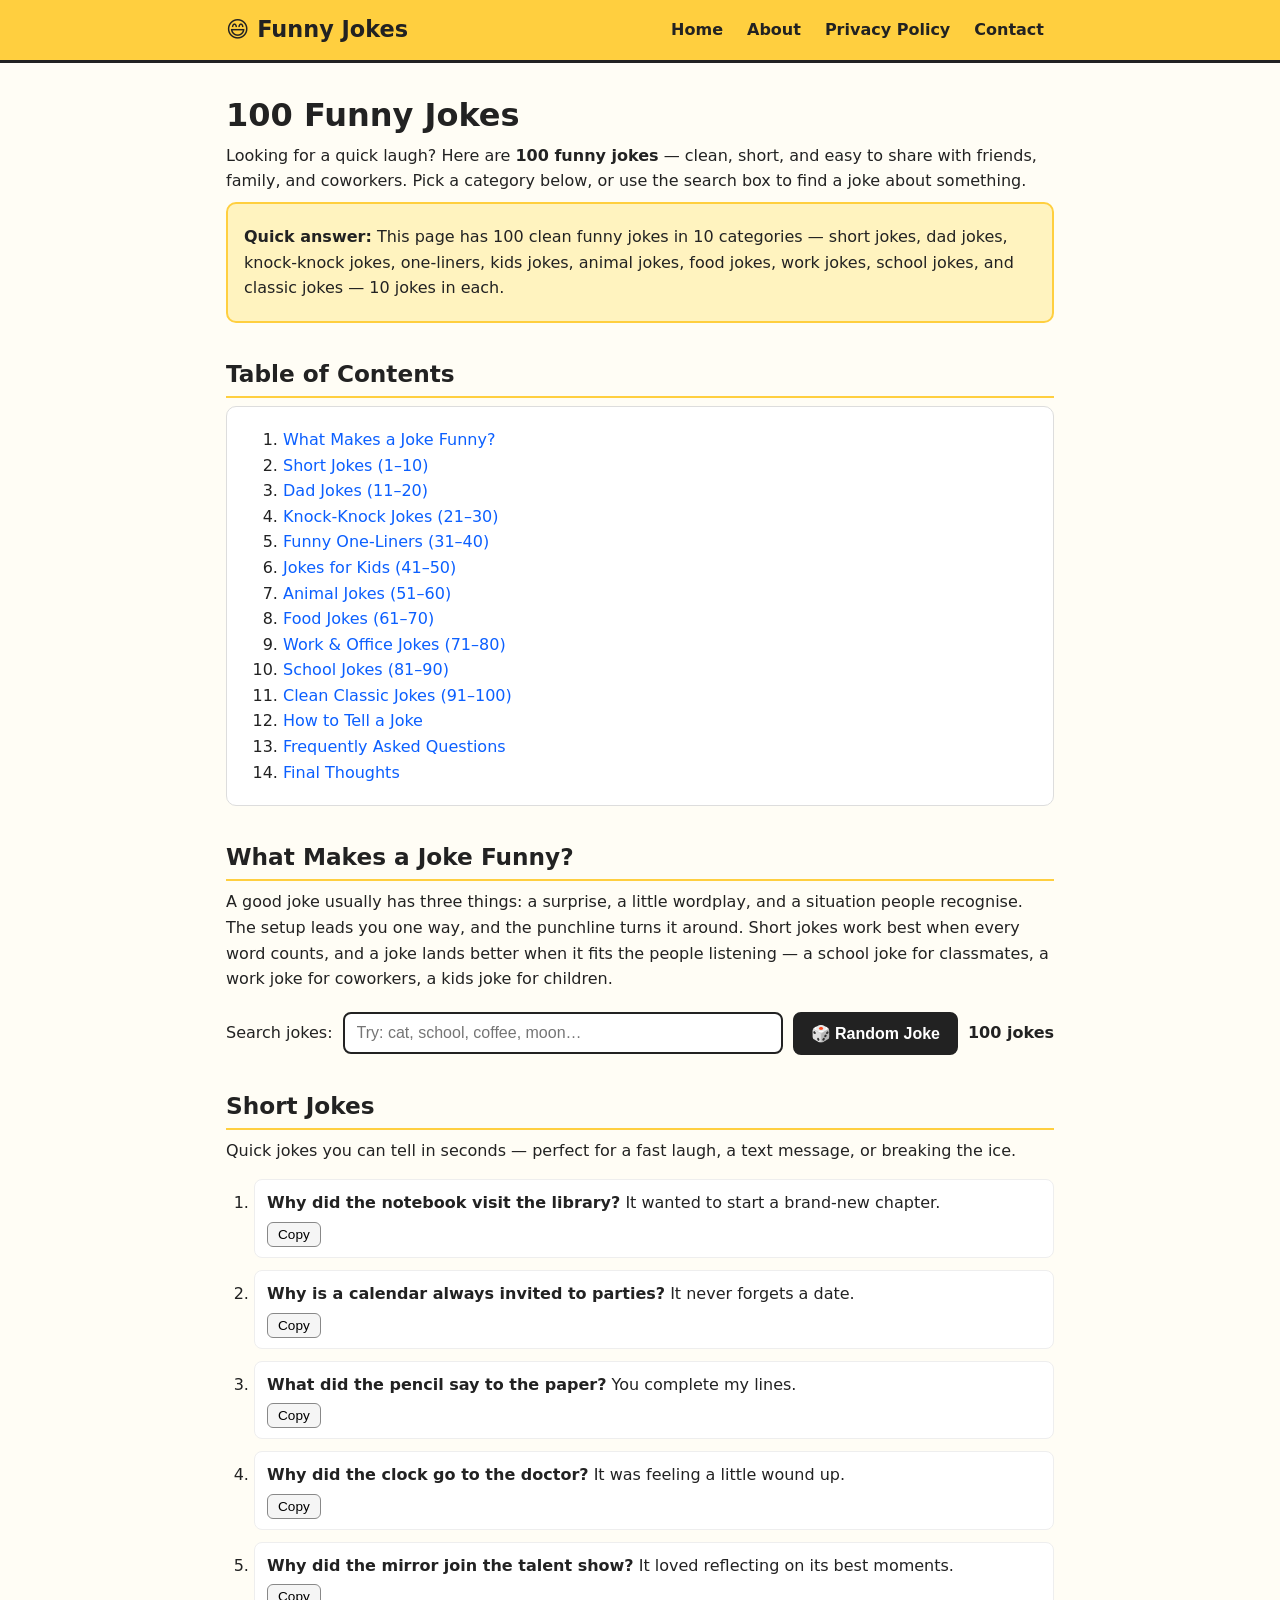
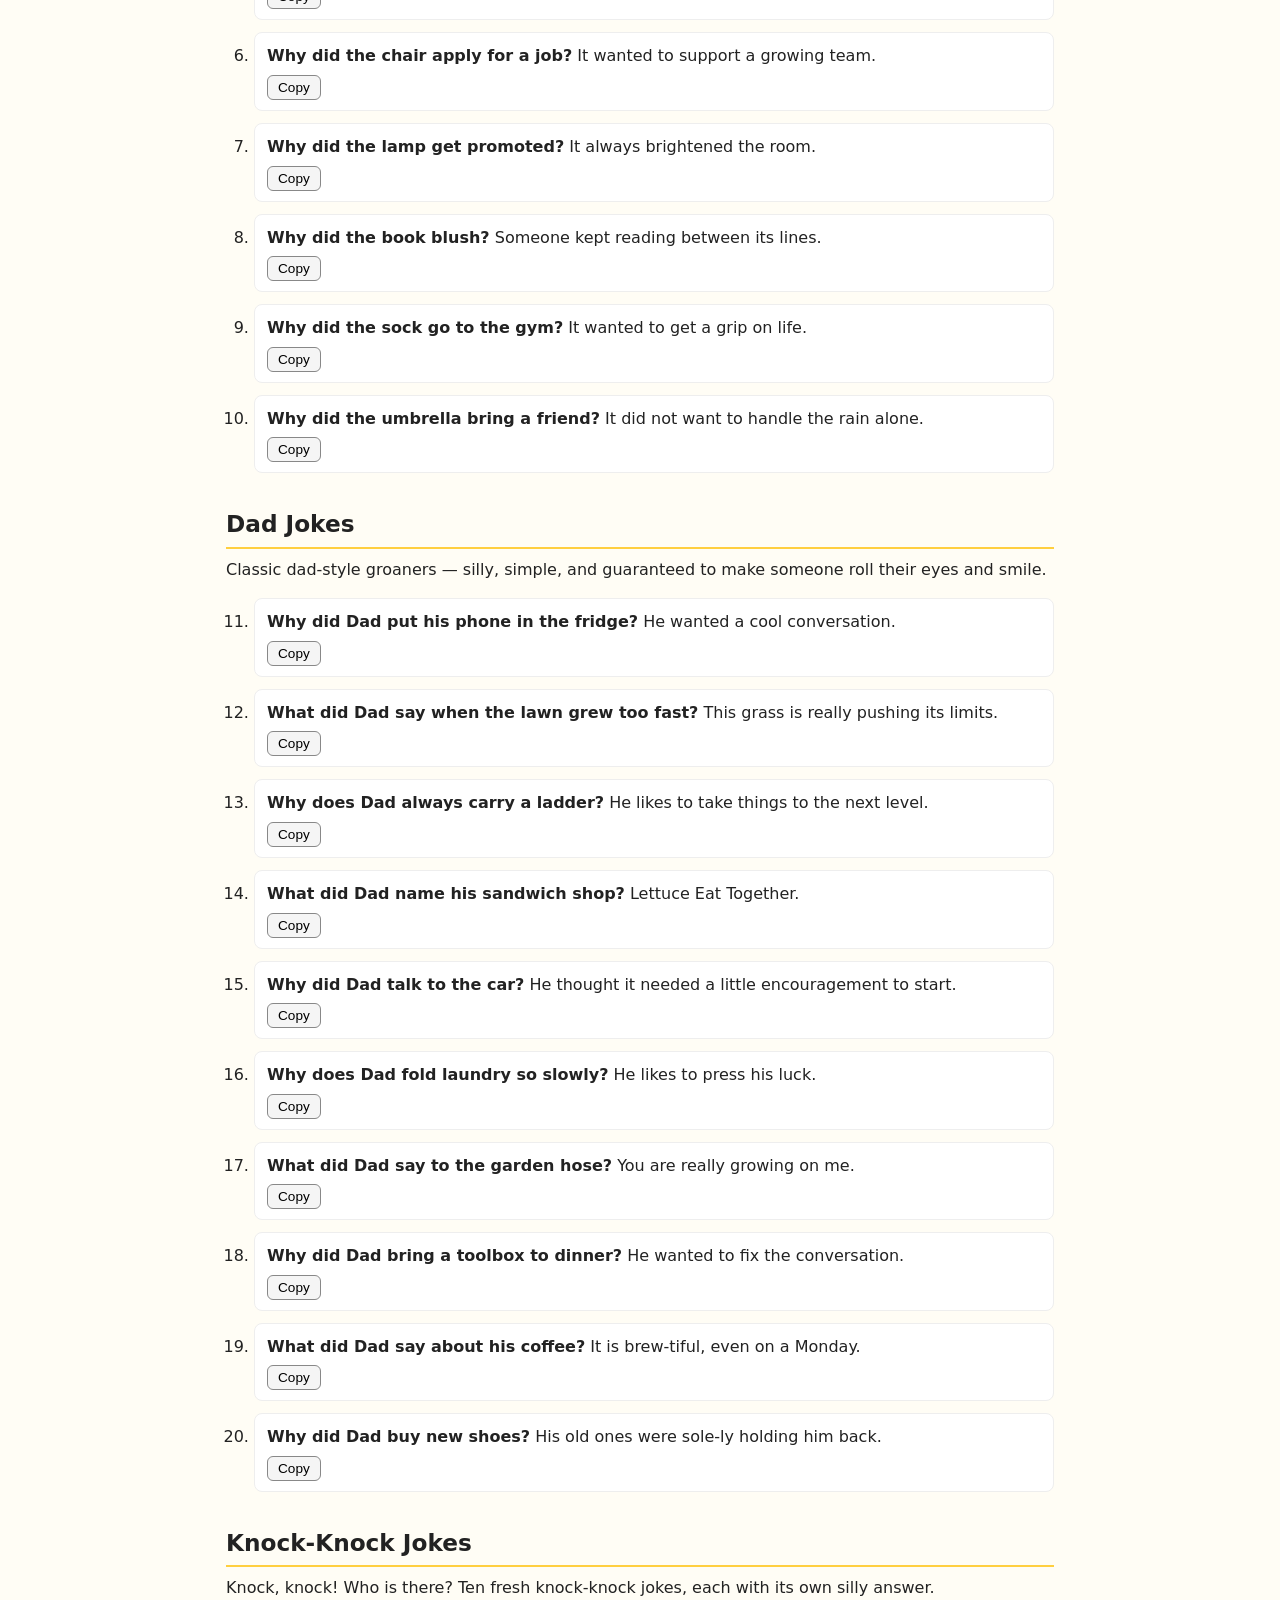
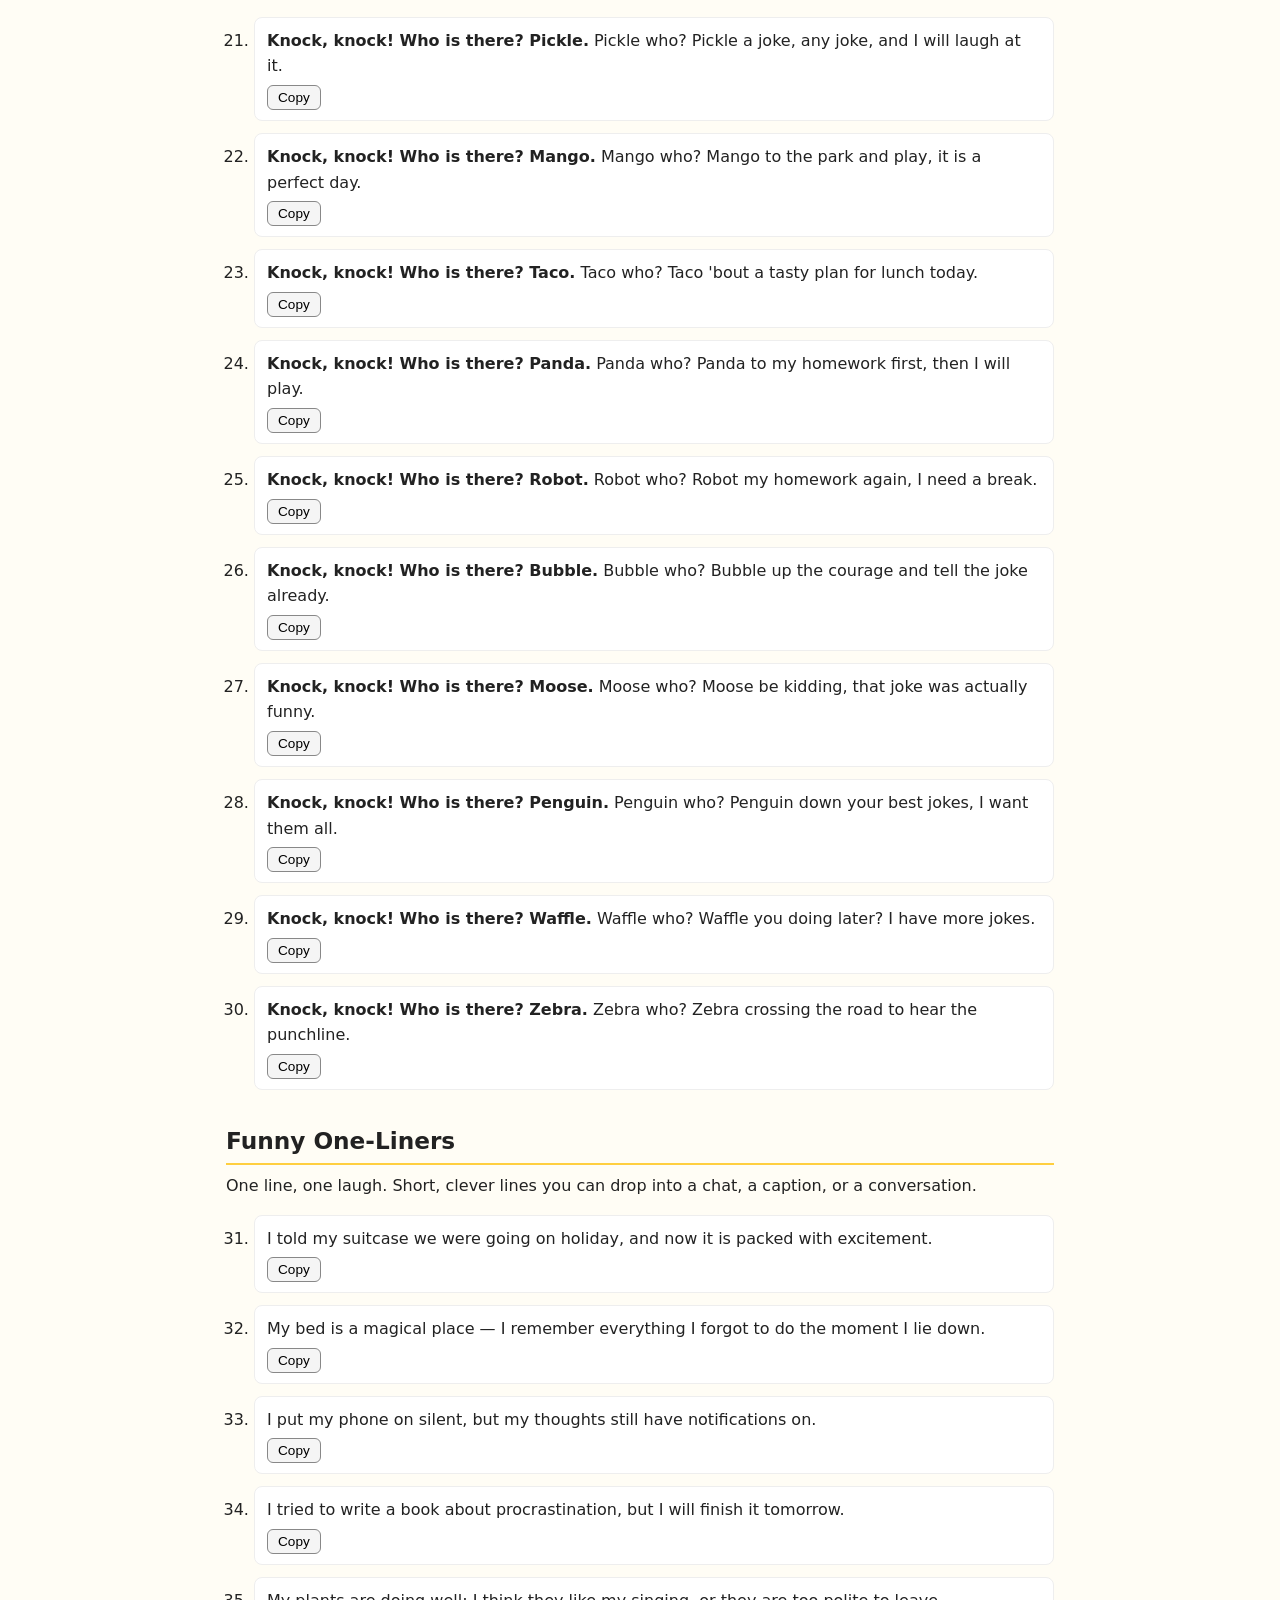
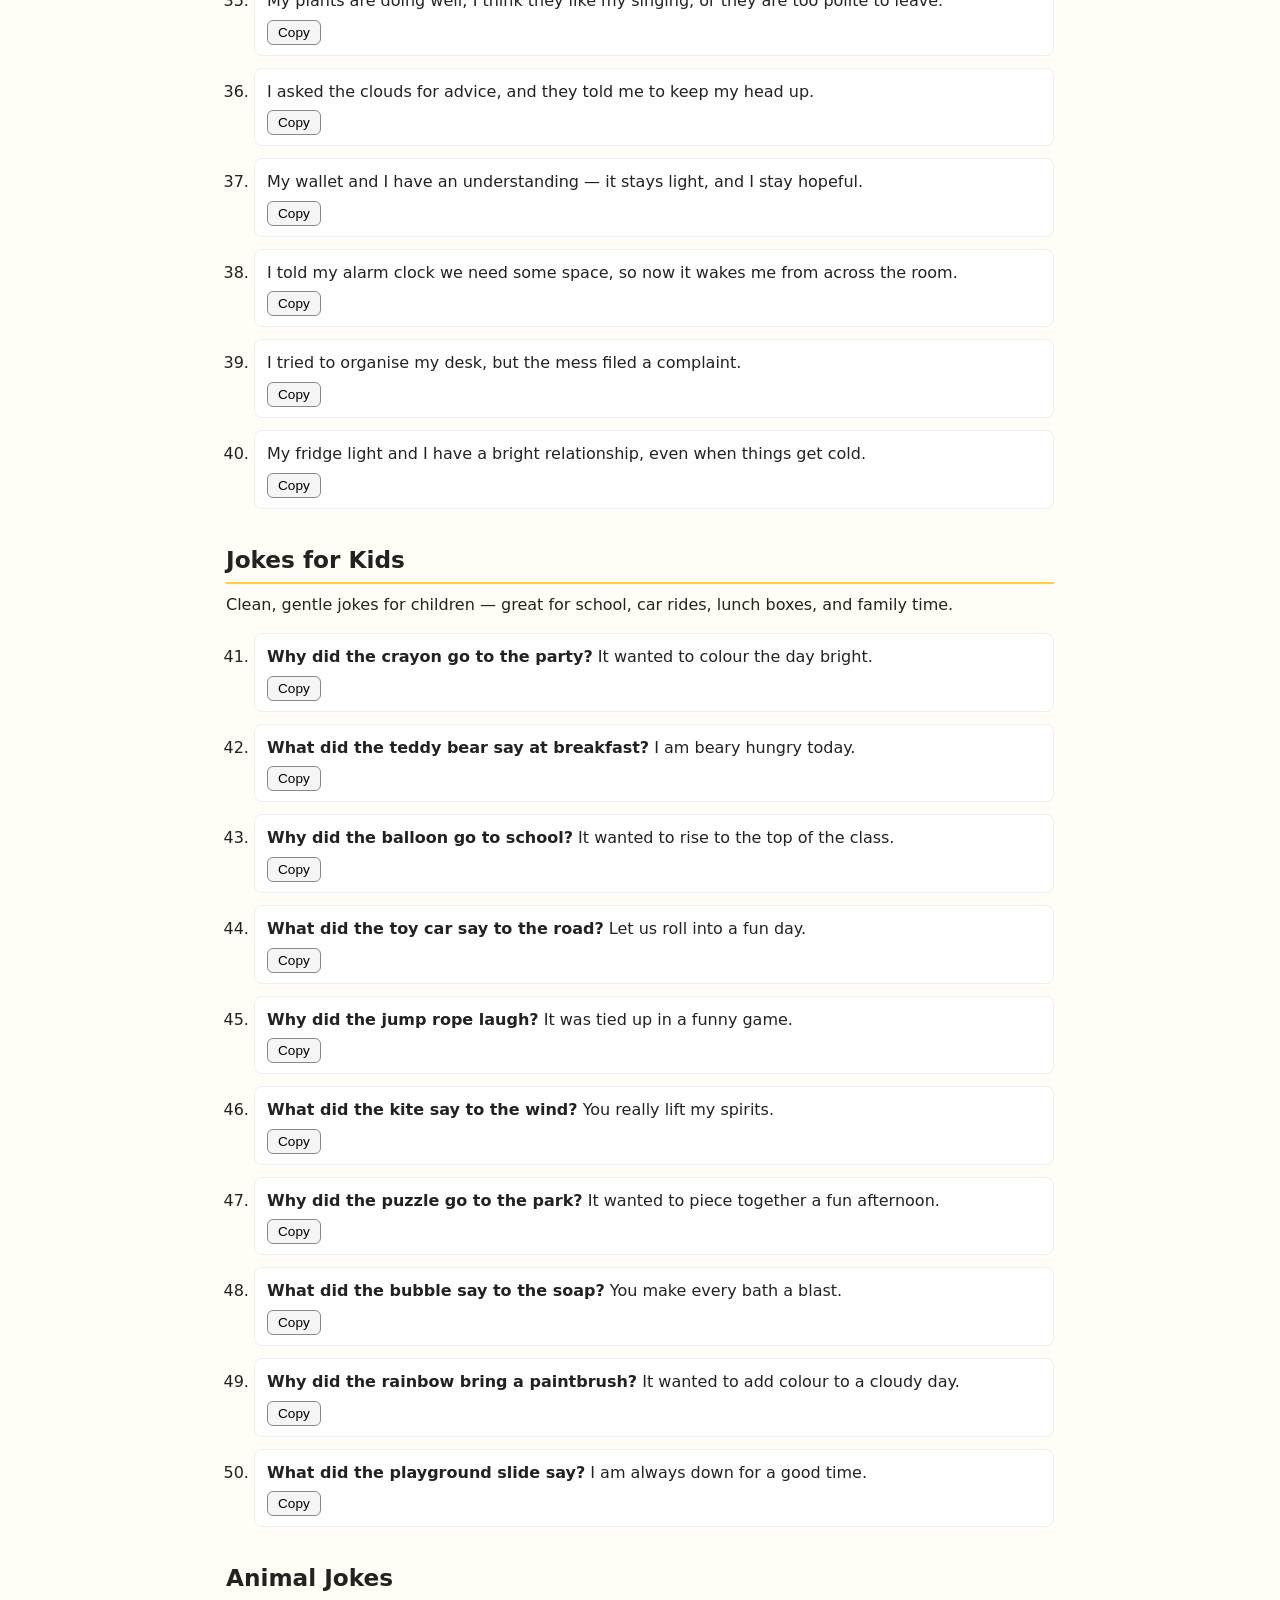
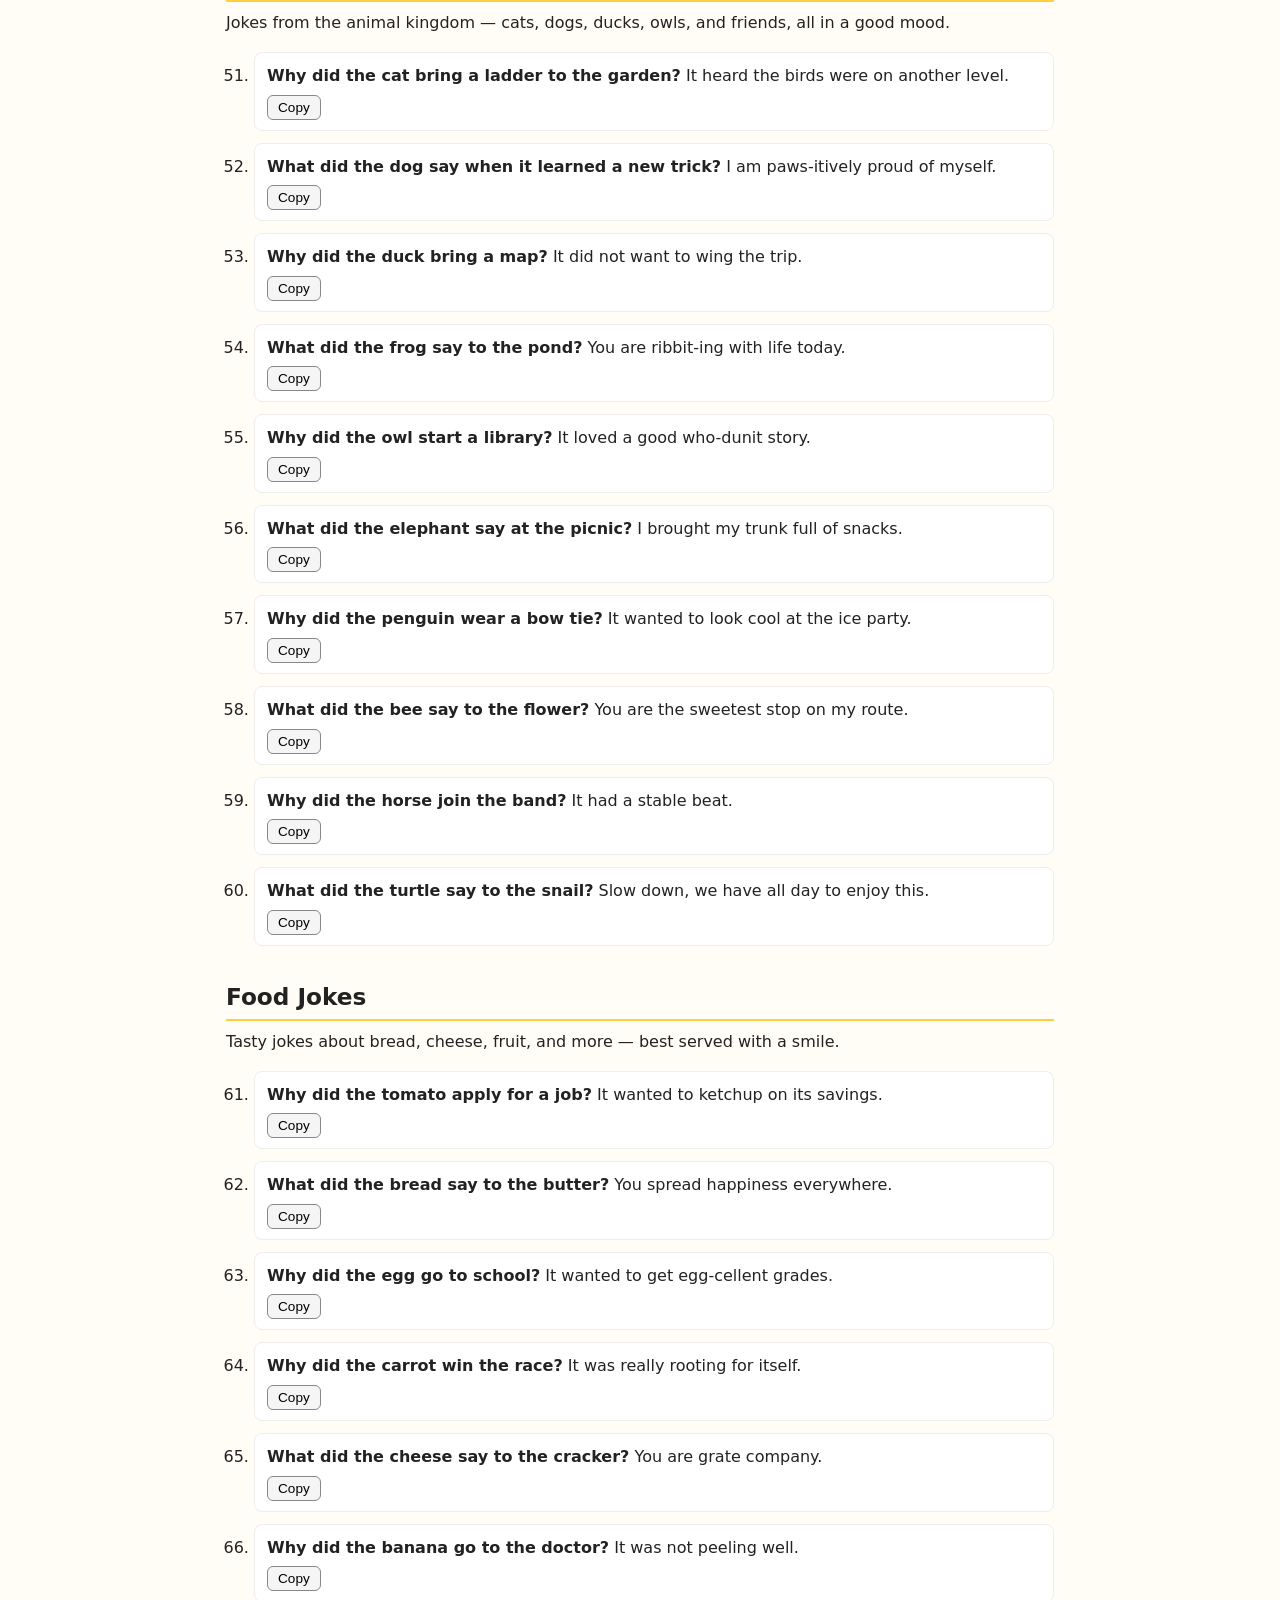
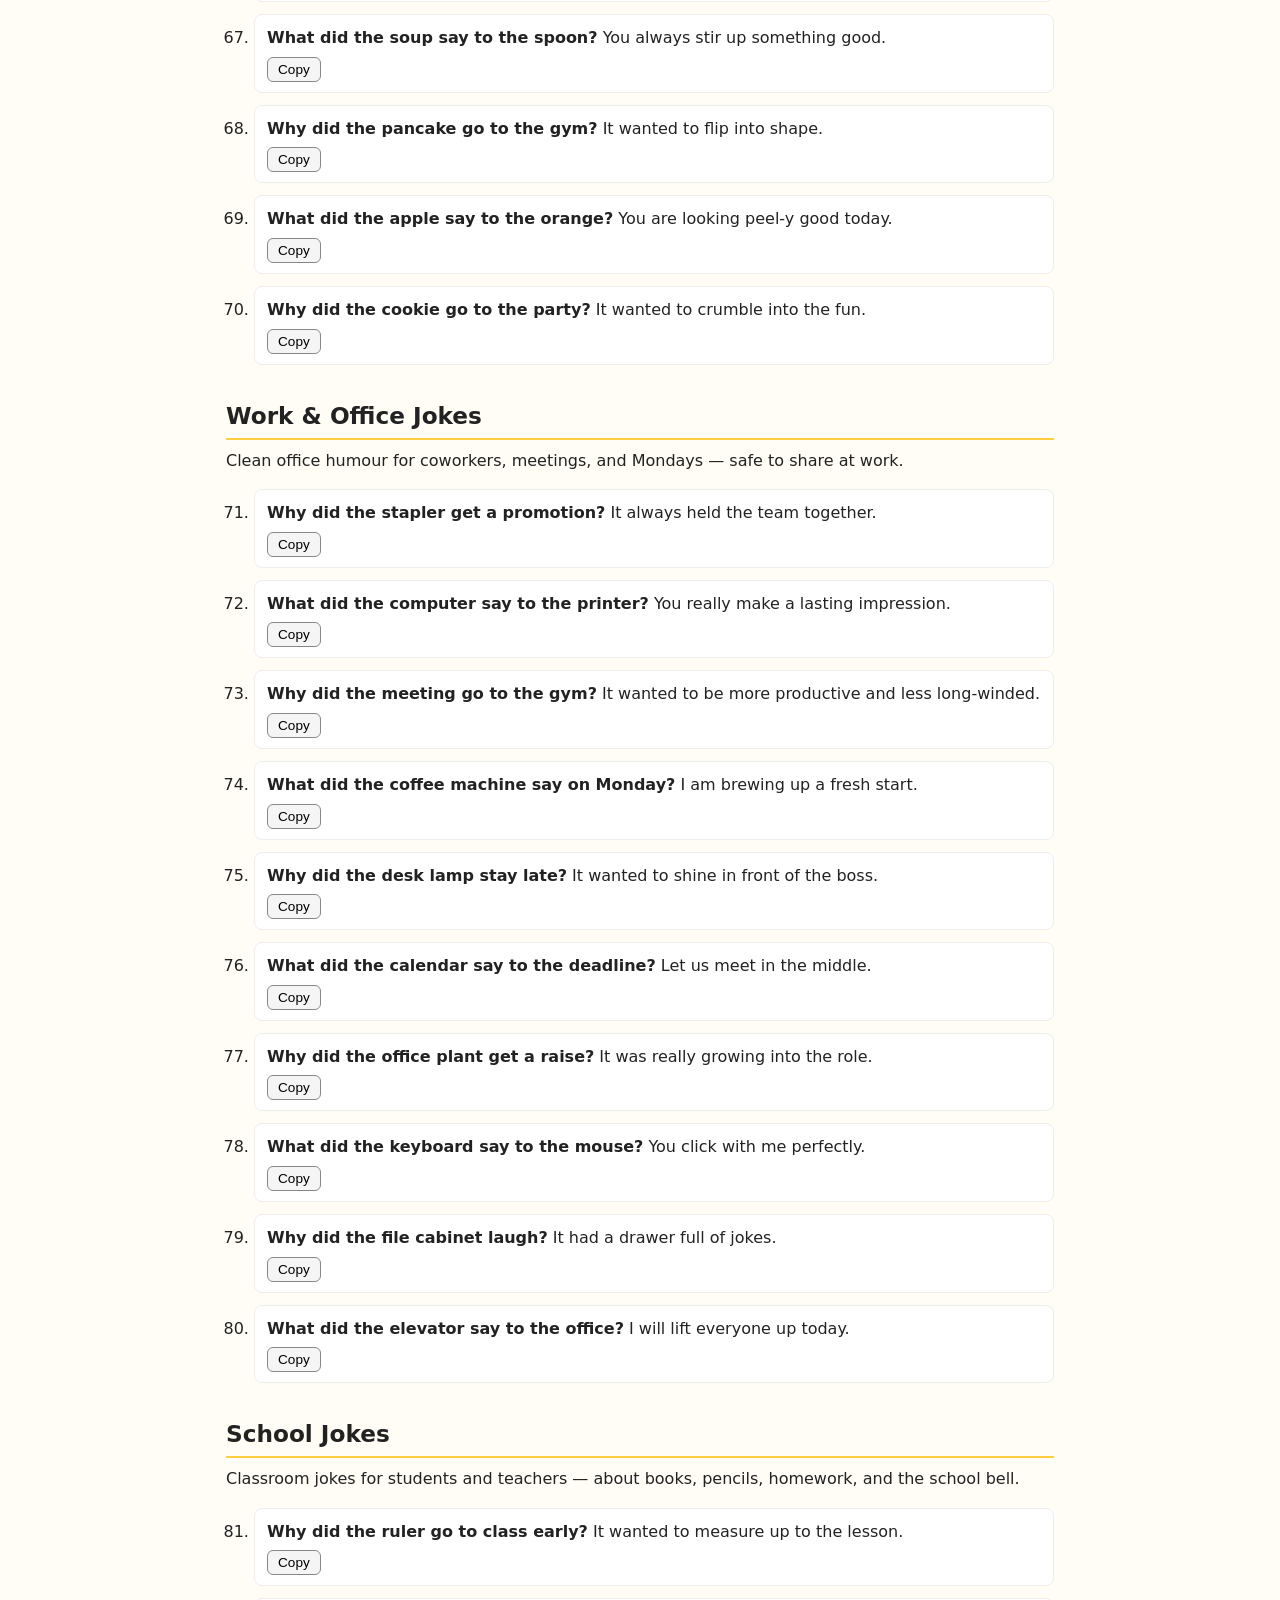
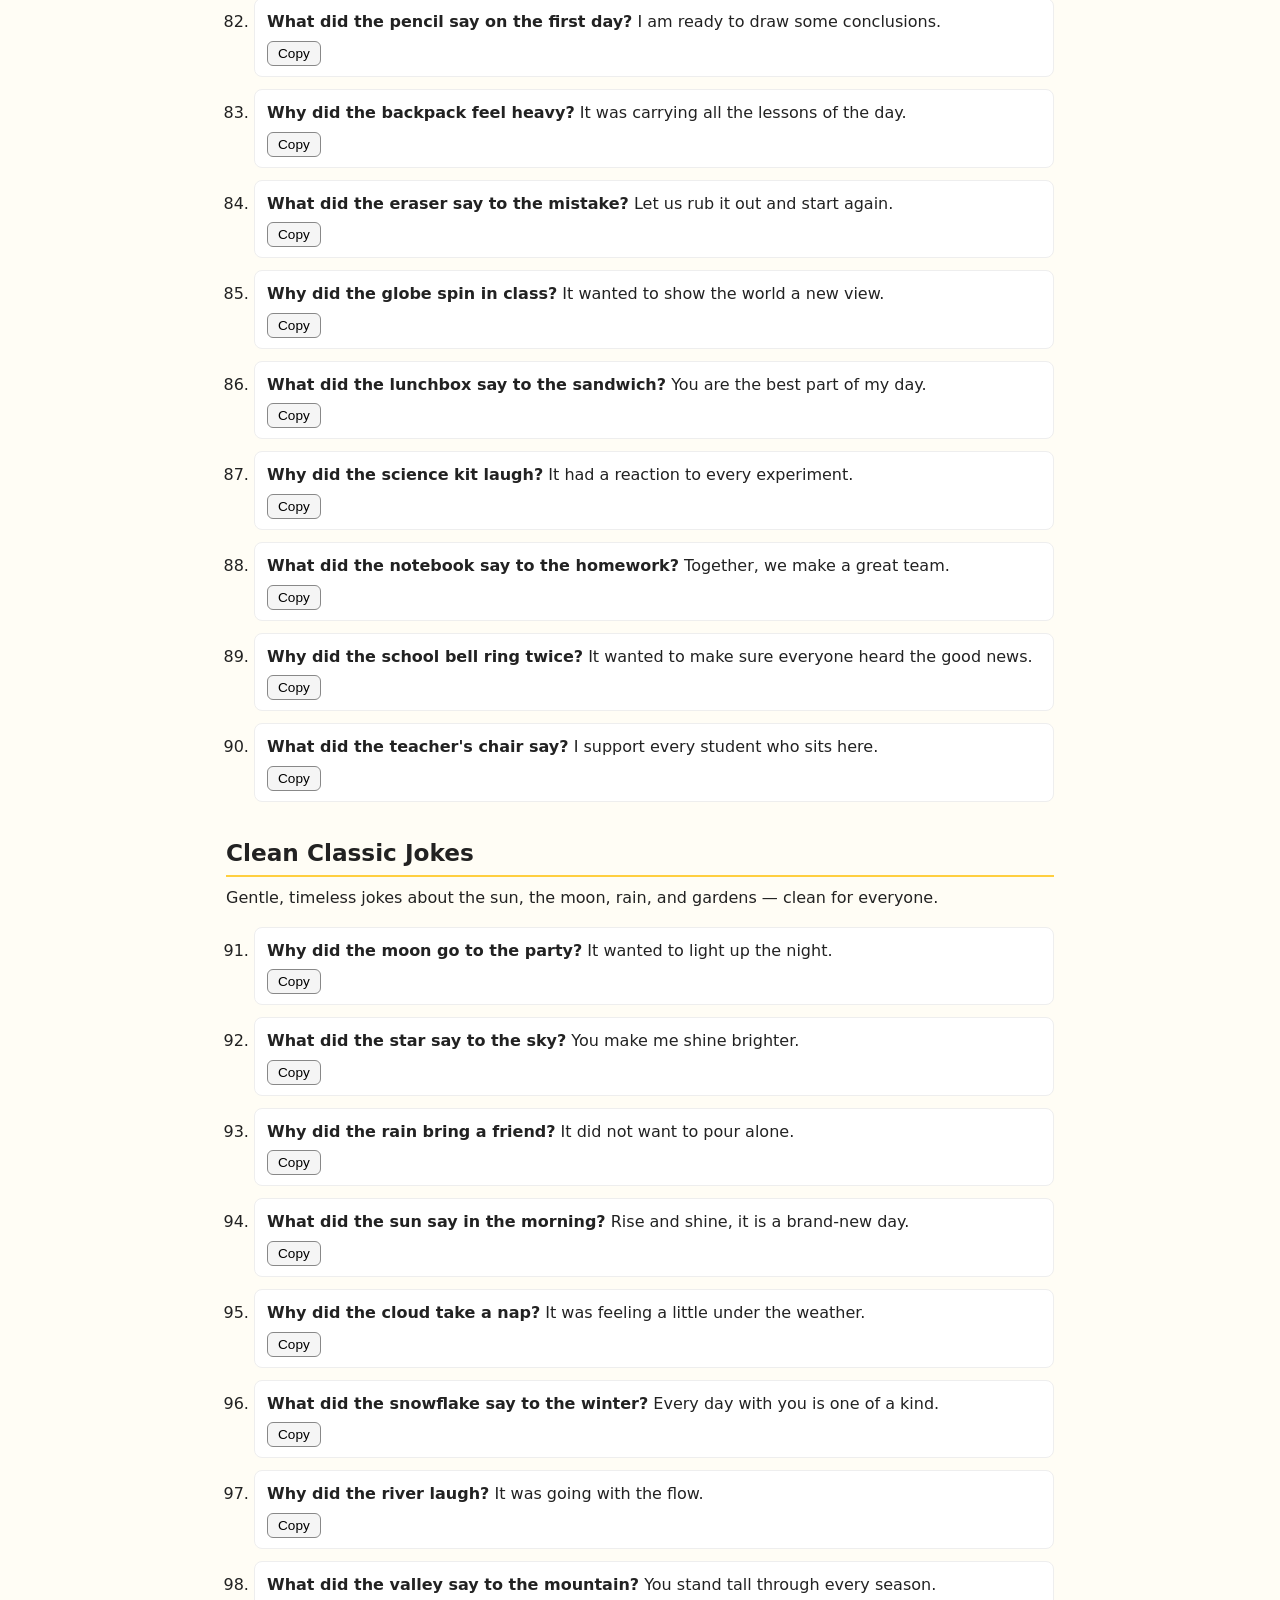
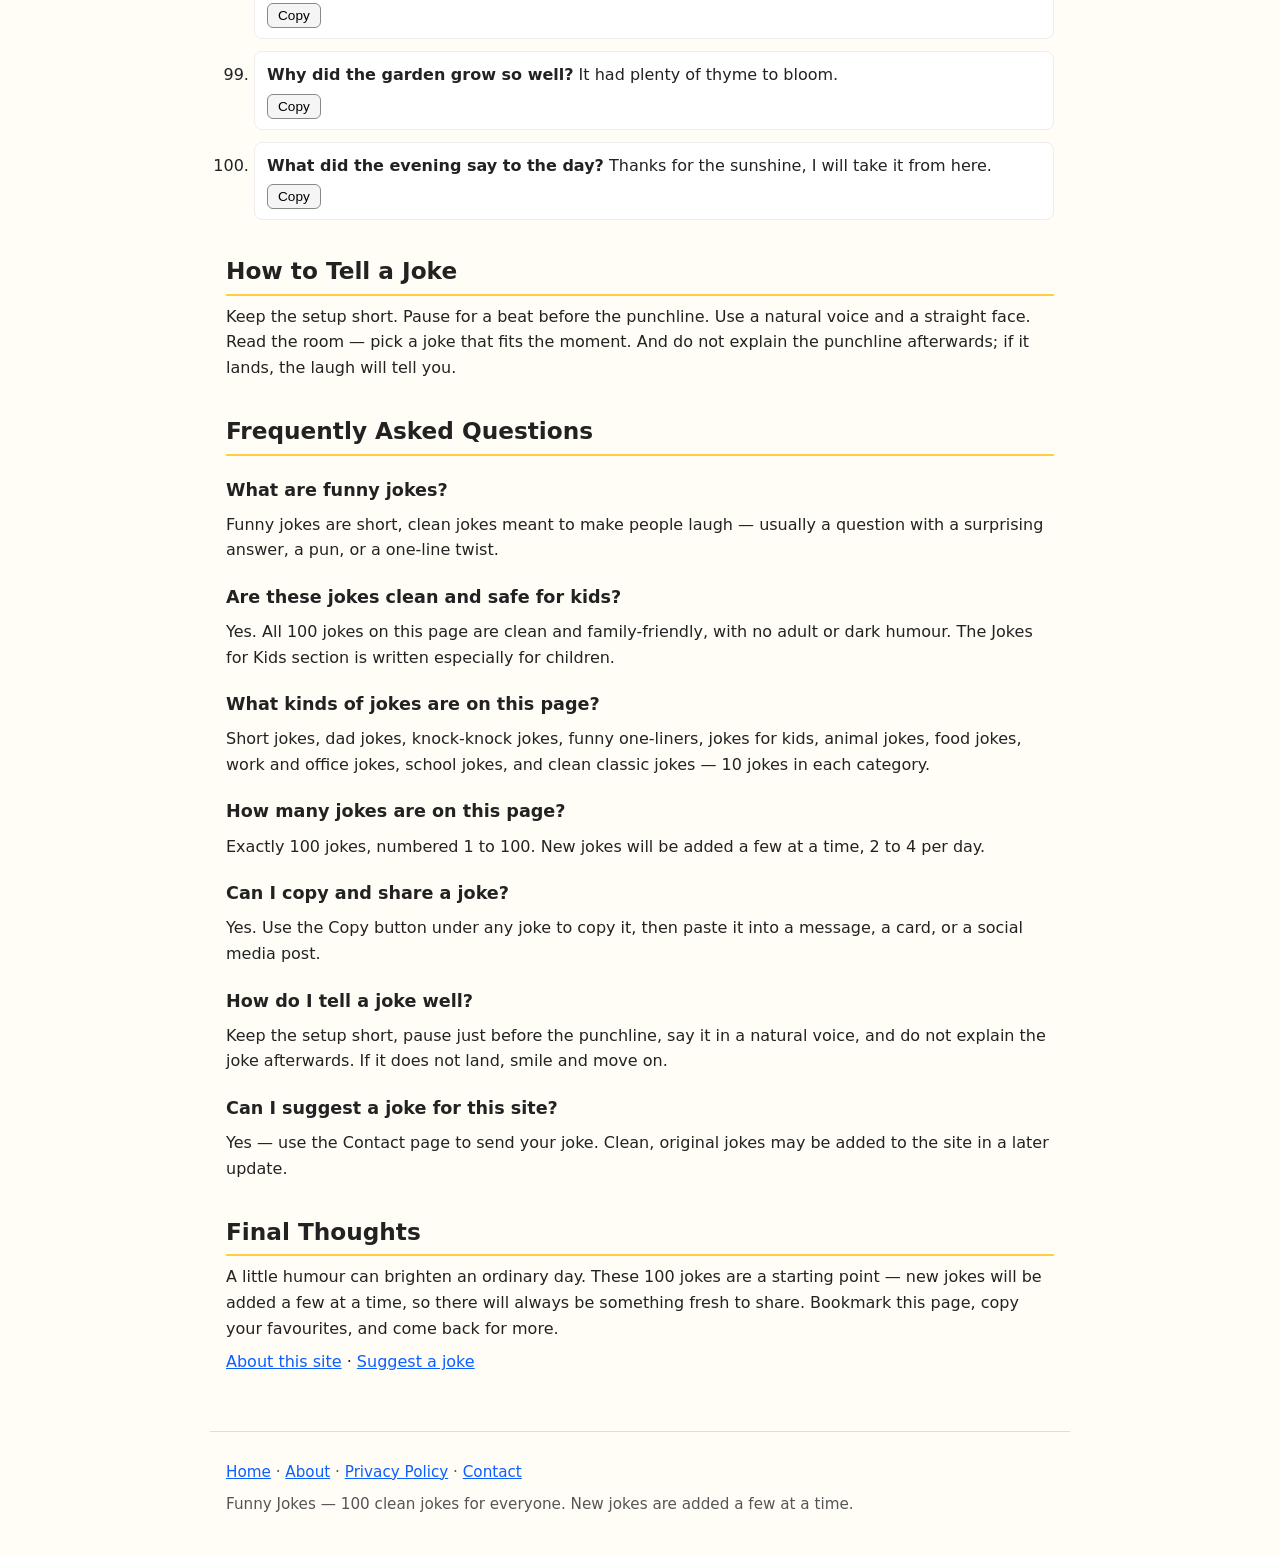
==== index.html @ 1759e58b "Funny Jokes blog v1: 100 jokes, HTML/CSS/JS, sitemap, robots, llms.txt" ====
<!DOCTYPE html>
<html lang="en">
<head>
<meta charset="UTF-8">
<meta name="viewport" content="width=device-width, initial-scale=1.0">
<title>100 Funny Jokes | Clean, Short, Dad, Knock-Knock &amp; One-Liners</title>
<meta name="description" content="100 clean funny jokes in 10 categories: short jokes, dad jokes, knock-knock jokes, one-liners, kids jokes, animal jokes, food jokes, work jokes, school jokes and classic jokes.">
<link rel="canonical" href="https://funny-jokes-blog.vercel.app/">
<link rel="stylesheet" href="style.css">
<script type="application/ld+json">
{
  "@context": "https://schema.org",
  "@type": "FAQPage",
  "mainEntity": [
    {
      "@type": "Question",
      "name": "What are funny jokes?",
      "acceptedAnswer": {
        "@type": "Answer",
        "text": "Funny jokes are short, clean jokes meant to make people laugh \u2014 usually a question with a surprising answer, a pun, or a one-line twist."
      }
    },
    {
      "@type": "Question",
      "name": "Are these jokes clean and safe for kids?",
      "acceptedAnswer": {
        "@type": "Answer",
        "text": "Yes. All 100 jokes on this page are clean and family-friendly, with no adult or dark humour. The Jokes for Kids section is written especially for children."
      }
    },
    {
      "@type": "Question",
      "name": "What kinds of jokes are on this page?",
      "acceptedAnswer": {
        "@type": "Answer",
        "text": "Short jokes, dad jokes, knock-knock jokes, funny one-liners, jokes for kids, animal jokes, food jokes, work and office jokes, school jokes, and clean classic jokes \u2014 10 jokes in each category."
      }
    },
    {
      "@type": "Question",
      "name": "How many jokes are on this page?",
      "acceptedAnswer": {
        "@type": "Answer",
        "text": "Exactly 100 jokes, numbered 1 to 100. New jokes will be added a few at a time, 2 to 4 per day."
      }
    },
    {
      "@type": "Question",
      "name": "Can I copy and share a joke?",
      "acceptedAnswer": {
        "@type": "Answer",
        "text": "Yes. Use the Copy button under any joke to copy it, then paste it into a message, a card, or a social media post."
      }
    },
    {
      "@type": "Question",
      "name": "How do I tell a joke well?",
      "acceptedAnswer": {
        "@type": "Answer",
        "text": "Keep the setup short, pause just before the punchline, say it in a natural voice, and do not explain the joke afterwards. If it does not land, smile and move on."
      }
    },
    {
      "@type": "Question",
      "name": "Can I suggest a joke for this site?",
      "acceptedAnswer": {
        "@type": "Answer",
        "text": "Yes \u2014 use the Contact page to send your joke. Clean, original jokes may be added to the site in a later update."
      }
    }
  ]
}
</script>
<script src="script.js" defer></script></head>
<body>
<header><nav class="nav" aria-label="Main navigation"><a class="logo" href="index.html">😄 Funny Jokes</a><ul><li><a href="index.html">Home</a></li><li><a href="about.html">About</a></li><li><a href="privacy-policy.html">Privacy Policy</a></li><li><a href="contact.html">Contact</a></li></ul></nav></header>
<main>
<h1>100 Funny Jokes</h1>

<p>Looking for a quick laugh? Here are <strong>100 funny jokes</strong> — clean, short, and easy to share with friends, family, and coworkers. Pick a category below, or use the search box to find a joke about something.</p>
<div class="quick-answer"><p><strong>Quick answer:</strong> This page has 100 clean funny jokes in 10 categories — short jokes, dad jokes, knock-knock jokes, one-liners, kids jokes, animal jokes, food jokes, work jokes, school jokes, and classic jokes — 10 jokes in each.</p></div>
<h2 id="contents">Table of Contents</h2>
<nav class="toc" aria-label="Table of contents"><ol>
<li><a href="#what-makes-a-joke-funny">What Makes a Joke Funny?</a></li>
<li><a href="#short-jokes">Short Jokes (1–10)</a></li>
<li><a href="#dad-jokes">Dad Jokes (11–20)</a></li>
<li><a href="#knock-knock-jokes">Knock-Knock Jokes (21–30)</a></li>
<li><a href="#funny-one-liners">Funny One-Liners (31–40)</a></li>
<li><a href="#jokes-for-kids">Jokes for Kids (41–50)</a></li>
<li><a href="#animal-jokes">Animal Jokes (51–60)</a></li>
<li><a href="#food-jokes">Food Jokes (61–70)</a></li>
<li><a href="#work-office-jokes">Work &amp; Office Jokes (71–80)</a></li>
<li><a href="#school-jokes">School Jokes (81–90)</a></li>
<li><a href="#clean-classic-jokes">Clean Classic Jokes (91–100)</a></li>
<li><a href="#how-to-tell-a-joke">How to Tell a Joke</a></li>
<li><a href="#faq">Frequently Asked Questions</a></li>
<li><a href="#final-thoughts">Final Thoughts</a></li>
</ol></nav>
<h2 id="what-makes-a-joke-funny">What Makes a Joke Funny?</h2>
<p>A good joke usually has three things: a surprise, a little wordplay, and a situation people recognise. The setup leads you one way, and the punchline turns it around. Short jokes work best when every word counts, and a joke lands better when it fits the people listening — a school joke for classmates, a work joke for coworkers, a kids joke for children.</p>
<div class="toolbar" role="search">
<label for="search">Search jokes:</label>
<input type="search" id="search" placeholder="Try: cat, school, coffee, moon…" aria-label="Search jokes">
<button class="random-btn" id="random-btn" type="button">🎲 Random Joke</button>
<span class="search-count" id="search-count" aria-live="polite">100 jokes</span>
</div>
<section class="category" id="short-jokes" aria-labelledby="short-jokes-heading">
<h2 id="short-jokes-heading">Short Jokes</h2>
<p>Quick jokes you can tell in seconds — perfect for a fast laugh, a text message, or breaking the ice.</p>
<ol class="jokes" start="1">
<li class="joke" id="joke-1"><span class="joke-text"><strong>Why did the notebook visit the library?</strong> It wanted to start a brand-new chapter.</span> <button class="copy-btn" type="button" aria-label="Copy joke 1">Copy</button></li>
<li class="joke" id="joke-2"><span class="joke-text"><strong>Why is a calendar always invited to parties?</strong> It never forgets a date.</span> <button class="copy-btn" type="button" aria-label="Copy joke 2">Copy</button></li>
<li class="joke" id="joke-3"><span class="joke-text"><strong>What did the pencil say to the paper?</strong> You complete my lines.</span> <button class="copy-btn" type="button" aria-label="Copy joke 3">Copy</button></li>
<li class="joke" id="joke-4"><span class="joke-text"><strong>Why did the clock go to the doctor?</strong> It was feeling a little wound up.</span> <button class="copy-btn" type="button" aria-label="Copy joke 4">Copy</button></li>
<li class="joke" id="joke-5"><span class="joke-text"><strong>Why did the mirror join the talent show?</strong> It loved reflecting on its best moments.</span> <button class="copy-btn" type="button" aria-label="Copy joke 5">Copy</button></li>
<li class="joke" id="joke-6"><span class="joke-text"><strong>Why did the chair apply for a job?</strong> It wanted to support a growing team.</span> <button class="copy-btn" type="button" aria-label="Copy joke 6">Copy</button></li>
<li class="joke" id="joke-7"><span class="joke-text"><strong>Why did the lamp get promoted?</strong> It always brightened the room.</span> <button class="copy-btn" type="button" aria-label="Copy joke 7">Copy</button></li>
<li class="joke" id="joke-8"><span class="joke-text"><strong>Why did the book blush?</strong> Someone kept reading between its lines.</span> <button class="copy-btn" type="button" aria-label="Copy joke 8">Copy</button></li>
<li class="joke" id="joke-9"><span class="joke-text"><strong>Why did the sock go to the gym?</strong> It wanted to get a grip on life.</span> <button class="copy-btn" type="button" aria-label="Copy joke 9">Copy</button></li>
<li class="joke" id="joke-10"><span class="joke-text"><strong>Why did the umbrella bring a friend?</strong> It did not want to handle the rain alone.</span> <button class="copy-btn" type="button" aria-label="Copy joke 10">Copy</button></li>
</ol>
</section><section class="category" id="dad-jokes" aria-labelledby="dad-jokes-heading">
<h2 id="dad-jokes-heading">Dad Jokes</h2>
<p>Classic dad-style groaners — silly, simple, and guaranteed to make someone roll their eyes and smile.</p>
<ol class="jokes" start="11">
<li class="joke" id="joke-11"><span class="joke-text"><strong>Why did Dad put his phone in the fridge?</strong> He wanted a cool conversation.</span> <button class="copy-btn" type="button" aria-label="Copy joke 11">Copy</button></li>
<li class="joke" id="joke-12"><span class="joke-text"><strong>What did Dad say when the lawn grew too fast?</strong> This grass is really pushing its limits.</span> <button class="copy-btn" type="button" aria-label="Copy joke 12">Copy</button></li>
<li class="joke" id="joke-13"><span class="joke-text"><strong>Why does Dad always carry a ladder?</strong> He likes to take things to the next level.</span> <button class="copy-btn" type="button" aria-label="Copy joke 13">Copy</button></li>
<li class="joke" id="joke-14"><span class="joke-text"><strong>What did Dad name his sandwich shop?</strong> Lettuce Eat Together.</span> <button class="copy-btn" type="button" aria-label="Copy joke 14">Copy</button></li>
<li class="joke" id="joke-15"><span class="joke-text"><strong>Why did Dad talk to the car?</strong> He thought it needed a little encouragement to start.</span> <button class="copy-btn" type="button" aria-label="Copy joke 15">Copy</button></li>
<li class="joke" id="joke-16"><span class="joke-text"><strong>Why does Dad fold laundry so slowly?</strong> He likes to press his luck.</span> <button class="copy-btn" type="button" aria-label="Copy joke 16">Copy</button></li>
<li class="joke" id="joke-17"><span class="joke-text"><strong>What did Dad say to the garden hose?</strong> You are really growing on me.</span> <button class="copy-btn" type="button" aria-label="Copy joke 17">Copy</button></li>
<li class="joke" id="joke-18"><span class="joke-text"><strong>Why did Dad bring a toolbox to dinner?</strong> He wanted to fix the conversation.</span> <button class="copy-btn" type="button" aria-label="Copy joke 18">Copy</button></li>
<li class="joke" id="joke-19"><span class="joke-text"><strong>What did Dad say about his coffee?</strong> It is brew-tiful, even on a Monday.</span> <button class="copy-btn" type="button" aria-label="Copy joke 19">Copy</button></li>
<li class="joke" id="joke-20"><span class="joke-text"><strong>Why did Dad buy new shoes?</strong> His old ones were sole-ly holding him back.</span> <button class="copy-btn" type="button" aria-label="Copy joke 20">Copy</button></li>
</ol>
</section><section class="category" id="knock-knock-jokes" aria-labelledby="knock-knock-jokes-heading">
<h2 id="knock-knock-jokes-heading">Knock-Knock Jokes</h2>
<p>Knock, knock! Who is there? Ten fresh knock-knock jokes, each with its own silly answer.</p>
<ol class="jokes" start="21">
<li class="joke" id="joke-21"><span class="joke-text"><strong>Knock, knock! Who is there? Pickle.</strong> Pickle who? Pickle a joke, any joke, and I will laugh at it.</span> <button class="copy-btn" type="button" aria-label="Copy joke 21">Copy</button></li>
<li class="joke" id="joke-22"><span class="joke-text"><strong>Knock, knock! Who is there? Mango.</strong> Mango who? Mango to the park and play, it is a perfect day.</span> <button class="copy-btn" type="button" aria-label="Copy joke 22">Copy</button></li>
<li class="joke" id="joke-23"><span class="joke-text"><strong>Knock, knock! Who is there? Taco.</strong> Taco who? Taco &#x27;bout a tasty plan for lunch today.</span> <button class="copy-btn" type="button" aria-label="Copy joke 23">Copy</button></li>
<li class="joke" id="joke-24"><span class="joke-text"><strong>Knock, knock! Who is there? Panda.</strong> Panda who? Panda to my homework first, then I will play.</span> <button class="copy-btn" type="button" aria-label="Copy joke 24">Copy</button></li>
<li class="joke" id="joke-25"><span class="joke-text"><strong>Knock, knock! Who is there? Robot.</strong> Robot who? Robot my homework again, I need a break.</span> <button class="copy-btn" type="button" aria-label="Copy joke 25">Copy</button></li>
<li class="joke" id="joke-26"><span class="joke-text"><strong>Knock, knock! Who is there? Bubble.</strong> Bubble who? Bubble up the courage and tell the joke already.</span> <button class="copy-btn" type="button" aria-label="Copy joke 26">Copy</button></li>
<li class="joke" id="joke-27"><span class="joke-text"><strong>Knock, knock! Who is there? Moose.</strong> Moose who? Moose be kidding, that joke was actually funny.</span> <button class="copy-btn" type="button" aria-label="Copy joke 27">Copy</button></li>
<li class="joke" id="joke-28"><span class="joke-text"><strong>Knock, knock! Who is there? Penguin.</strong> Penguin who? Penguin down your best jokes, I want them all.</span> <button class="copy-btn" type="button" aria-label="Copy joke 28">Copy</button></li>
<li class="joke" id="joke-29"><span class="joke-text"><strong>Knock, knock! Who is there? Waffle.</strong> Waffle who? Waffle you doing later? I have more jokes.</span> <button class="copy-btn" type="button" aria-label="Copy joke 29">Copy</button></li>
<li class="joke" id="joke-30"><span class="joke-text"><strong>Knock, knock! Who is there? Zebra.</strong> Zebra who? Zebra crossing the road to hear the punchline.</span> <button class="copy-btn" type="button" aria-label="Copy joke 30">Copy</button></li>
</ol>
</section><section class="category" id="funny-one-liners" aria-labelledby="funny-one-liners-heading">
<h2 id="funny-one-liners-heading">Funny One-Liners</h2>
<p>One line, one laugh. Short, clever lines you can drop into a chat, a caption, or a conversation.</p>
<ol class="jokes" start="31">
<li class="joke" id="joke-31"><span class="joke-text">I told my suitcase we were going on holiday, and now it is packed with excitement.</span> <button class="copy-btn" type="button" aria-label="Copy joke 31">Copy</button></li>
<li class="joke" id="joke-32"><span class="joke-text">My bed is a magical place — I remember everything I forgot to do the moment I lie down.</span> <button class="copy-btn" type="button" aria-label="Copy joke 32">Copy</button></li>
<li class="joke" id="joke-33"><span class="joke-text">I put my phone on silent, but my thoughts still have notifications on.</span> <button class="copy-btn" type="button" aria-label="Copy joke 33">Copy</button></li>
<li class="joke" id="joke-34"><span class="joke-text">I tried to write a book about procrastination, but I will finish it tomorrow.</span> <button class="copy-btn" type="button" aria-label="Copy joke 34">Copy</button></li>
<li class="joke" id="joke-35"><span class="joke-text">My plants are doing well; I think they like my singing, or they are too polite to leave.</span> <button class="copy-btn" type="button" aria-label="Copy joke 35">Copy</button></li>
<li class="joke" id="joke-36"><span class="joke-text">I asked the clouds for advice, and they told me to keep my head up.</span> <button class="copy-btn" type="button" aria-label="Copy joke 36">Copy</button></li>
<li class="joke" id="joke-37"><span class="joke-text">My wallet and I have an understanding — it stays light, and I stay hopeful.</span> <button class="copy-btn" type="button" aria-label="Copy joke 37">Copy</button></li>
<li class="joke" id="joke-38"><span class="joke-text">I told my alarm clock we need some space, so now it wakes me from across the room.</span> <button class="copy-btn" type="button" aria-label="Copy joke 38">Copy</button></li>
<li class="joke" id="joke-39"><span class="joke-text">I tried to organise my desk, but the mess filed a complaint.</span> <button class="copy-btn" type="button" aria-label="Copy joke 39">Copy</button></li>
<li class="joke" id="joke-40"><span class="joke-text">My fridge light and I have a bright relationship, even when things get cold.</span> <button class="copy-btn" type="button" aria-label="Copy joke 40">Copy</button></li>
</ol>
</section><section class="category" id="jokes-for-kids" aria-labelledby="jokes-for-kids-heading">
<h2 id="jokes-for-kids-heading">Jokes for Kids</h2>
<p>Clean, gentle jokes for children — great for school, car rides, lunch boxes, and family time.</p>
<ol class="jokes" start="41">
<li class="joke" id="joke-41"><span class="joke-text"><strong>Why did the crayon go to the party?</strong> It wanted to colour the day bright.</span> <button class="copy-btn" type="button" aria-label="Copy joke 41">Copy</button></li>
<li class="joke" id="joke-42"><span class="joke-text"><strong>What did the teddy bear say at breakfast?</strong> I am beary hungry today.</span> <button class="copy-btn" type="button" aria-label="Copy joke 42">Copy</button></li>
<li class="joke" id="joke-43"><span class="joke-text"><strong>Why did the balloon go to school?</strong> It wanted to rise to the top of the class.</span> <button class="copy-btn" type="button" aria-label="Copy joke 43">Copy</button></li>
<li class="joke" id="joke-44"><span class="joke-text"><strong>What did the toy car say to the road?</strong> Let us roll into a fun day.</span> <button class="copy-btn" type="button" aria-label="Copy joke 44">Copy</button></li>
<li class="joke" id="joke-45"><span class="joke-text"><strong>Why did the jump rope laugh?</strong> It was tied up in a funny game.</span> <button class="copy-btn" type="button" aria-label="Copy joke 45">Copy</button></li>
<li class="joke" id="joke-46"><span class="joke-text"><strong>What did the kite say to the wind?</strong> You really lift my spirits.</span> <button class="copy-btn" type="button" aria-label="Copy joke 46">Copy</button></li>
<li class="joke" id="joke-47"><span class="joke-text"><strong>Why did the puzzle go to the park?</strong> It wanted to piece together a fun afternoon.</span> <button class="copy-btn" type="button" aria-label="Copy joke 47">Copy</button></li>
<li class="joke" id="joke-48"><span class="joke-text"><strong>What did the bubble say to the soap?</strong> You make every bath a blast.</span> <button class="copy-btn" type="button" aria-label="Copy joke 48">Copy</button></li>
<li class="joke" id="joke-49"><span class="joke-text"><strong>Why did the rainbow bring a paintbrush?</strong> It wanted to add colour to a cloudy day.</span> <button class="copy-btn" type="button" aria-label="Copy joke 49">Copy</button></li>
<li class="joke" id="joke-50"><span class="joke-text"><strong>What did the playground slide say?</strong> I am always down for a good time.</span> <button class="copy-btn" type="button" aria-label="Copy joke 50">Copy</button></li>
</ol>
</section><section class="category" id="animal-jokes" aria-labelledby="animal-jokes-heading">
<h2 id="animal-jokes-heading">Animal Jokes</h2>
<p>Jokes from the animal kingdom — cats, dogs, ducks, owls, and friends, all in a good mood.</p>
<ol class="jokes" start="51">
<li class="joke" id="joke-51"><span class="joke-text"><strong>Why did the cat bring a ladder to the garden?</strong> It heard the birds were on another level.</span> <button class="copy-btn" type="button" aria-label="Copy joke 51">Copy</button></li>
<li class="joke" id="joke-52"><span class="joke-text"><strong>What did the dog say when it learned a new trick?</strong> I am paws-itively proud of myself.</span> <button class="copy-btn" type="button" aria-label="Copy joke 52">Copy</button></li>
<li class="joke" id="joke-53"><span class="joke-text"><strong>Why did the duck bring a map?</strong> It did not want to wing the trip.</span> <button class="copy-btn" type="button" aria-label="Copy joke 53">Copy</button></li>
<li class="joke" id="joke-54"><span class="joke-text"><strong>What did the frog say to the pond?</strong> You are ribbit-ing with life today.</span> <button class="copy-btn" type="button" aria-label="Copy joke 54">Copy</button></li>
<li class="joke" id="joke-55"><span class="joke-text"><strong>Why did the owl start a library?</strong> It loved a good who-dunit story.</span> <button class="copy-btn" type="button" aria-label="Copy joke 55">Copy</button></li>
<li class="joke" id="joke-56"><span class="joke-text"><strong>What did the elephant say at the picnic?</strong> I brought my trunk full of snacks.</span> <button class="copy-btn" type="button" aria-label="Copy joke 56">Copy</button></li>
<li class="joke" id="joke-57"><span class="joke-text"><strong>Why did the penguin wear a bow tie?</strong> It wanted to look cool at the ice party.</span> <button class="copy-btn" type="button" aria-label="Copy joke 57">Copy</button></li>
<li class="joke" id="joke-58"><span class="joke-text"><strong>What did the bee say to the flower?</strong> You are the sweetest stop on my route.</span> <button class="copy-btn" type="button" aria-label="Copy joke 58">Copy</button></li>
<li class="joke" id="joke-59"><span class="joke-text"><strong>Why did the horse join the band?</strong> It had a stable beat.</span> <button class="copy-btn" type="button" aria-label="Copy joke 59">Copy</button></li>
<li class="joke" id="joke-60"><span class="joke-text"><strong>What did the turtle say to the snail?</strong> Slow down, we have all day to enjoy this.</span> <button class="copy-btn" type="button" aria-label="Copy joke 60">Copy</button></li>
</ol>
</section><section class="category" id="food-jokes" aria-labelledby="food-jokes-heading">
<h2 id="food-jokes-heading">Food Jokes</h2>
<p>Tasty jokes about bread, cheese, fruit, and more — best served with a smile.</p>
<ol class="jokes" start="61">
<li class="joke" id="joke-61"><span class="joke-text"><strong>Why did the tomato apply for a job?</strong> It wanted to ketchup on its savings.</span> <button class="copy-btn" type="button" aria-label="Copy joke 61">Copy</button></li>
<li class="joke" id="joke-62"><span class="joke-text"><strong>What did the bread say to the butter?</strong> You spread happiness everywhere.</span> <button class="copy-btn" type="button" aria-label="Copy joke 62">Copy</button></li>
<li class="joke" id="joke-63"><span class="joke-text"><strong>Why did the egg go to school?</strong> It wanted to get egg-cellent grades.</span> <button class="copy-btn" type="button" aria-label="Copy joke 63">Copy</button></li>
<li class="joke" id="joke-64"><span class="joke-text"><strong>Why did the carrot win the race?</strong> It was really rooting for itself.</span> <button class="copy-btn" type="button" aria-label="Copy joke 64">Copy</button></li>
<li class="joke" id="joke-65"><span class="joke-text"><strong>What did the cheese say to the cracker?</strong> You are grate company.</span> <button class="copy-btn" type="button" aria-label="Copy joke 65">Copy</button></li>
<li class="joke" id="joke-66"><span class="joke-text"><strong>Why did the banana go to the doctor?</strong> It was not peeling well.</span> <button class="copy-btn" type="button" aria-label="Copy joke 66">Copy</button></li>
<li class="joke" id="joke-67"><span class="joke-text"><strong>What did the soup say to the spoon?</strong> You always stir up something good.</span> <button class="copy-btn" type="button" aria-label="Copy joke 67">Copy</button></li>
<li class="joke" id="joke-68"><span class="joke-text"><strong>Why did the pancake go to the gym?</strong> It wanted to flip into shape.</span> <button class="copy-btn" type="button" aria-label="Copy joke 68">Copy</button></li>
<li class="joke" id="joke-69"><span class="joke-text"><strong>What did the apple say to the orange?</strong> You are looking peel-y good today.</span> <button class="copy-btn" type="button" aria-label="Copy joke 69">Copy</button></li>
<li class="joke" id="joke-70"><span class="joke-text"><strong>Why did the cookie go to the party?</strong> It wanted to crumble into the fun.</span> <button class="copy-btn" type="button" aria-label="Copy joke 70">Copy</button></li>
</ol>
</section><section class="category" id="work-office-jokes" aria-labelledby="work-office-jokes-heading">
<h2 id="work-office-jokes-heading">Work &amp; Office Jokes</h2>
<p>Clean office humour for coworkers, meetings, and Mondays — safe to share at work.</p>
<ol class="jokes" start="71">
<li class="joke" id="joke-71"><span class="joke-text"><strong>Why did the stapler get a promotion?</strong> It always held the team together.</span> <button class="copy-btn" type="button" aria-label="Copy joke 71">Copy</button></li>
<li class="joke" id="joke-72"><span class="joke-text"><strong>What did the computer say to the printer?</strong> You really make a lasting impression.</span> <button class="copy-btn" type="button" aria-label="Copy joke 72">Copy</button></li>
<li class="joke" id="joke-73"><span class="joke-text"><strong>Why did the meeting go to the gym?</strong> It wanted to be more productive and less long-winded.</span> <button class="copy-btn" type="button" aria-label="Copy joke 73">Copy</button></li>
<li class="joke" id="joke-74"><span class="joke-text"><strong>What did the coffee machine say on Monday?</strong> I am brewing up a fresh start.</span> <button class="copy-btn" type="button" aria-label="Copy joke 74">Copy</button></li>
<li class="joke" id="joke-75"><span class="joke-text"><strong>Why did the desk lamp stay late?</strong> It wanted to shine in front of the boss.</span> <button class="copy-btn" type="button" aria-label="Copy joke 75">Copy</button></li>
<li class="joke" id="joke-76"><span class="joke-text"><strong>What did the calendar say to the deadline?</strong> Let us meet in the middle.</span> <button class="copy-btn" type="button" aria-label="Copy joke 76">Copy</button></li>
<li class="joke" id="joke-77"><span class="joke-text"><strong>Why did the office plant get a raise?</strong> It was really growing into the role.</span> <button class="copy-btn" type="button" aria-label="Copy joke 77">Copy</button></li>
<li class="joke" id="joke-78"><span class="joke-text"><strong>What did the keyboard say to the mouse?</strong> You click with me perfectly.</span> <button class="copy-btn" type="button" aria-label="Copy joke 78">Copy</button></li>
<li class="joke" id="joke-79"><span class="joke-text"><strong>Why did the file cabinet laugh?</strong> It had a drawer full of jokes.</span> <button class="copy-btn" type="button" aria-label="Copy joke 79">Copy</button></li>
<li class="joke" id="joke-80"><span class="joke-text"><strong>What did the elevator say to the office?</strong> I will lift everyone up today.</span> <button class="copy-btn" type="button" aria-label="Copy joke 80">Copy</button></li>
</ol>
</section><section class="category" id="school-jokes" aria-labelledby="school-jokes-heading">
<h2 id="school-jokes-heading">School Jokes</h2>
<p>Classroom jokes for students and teachers — about books, pencils, homework, and the school bell.</p>
<ol class="jokes" start="81">
<li class="joke" id="joke-81"><span class="joke-text"><strong>Why did the ruler go to class early?</strong> It wanted to measure up to the lesson.</span> <button class="copy-btn" type="button" aria-label="Copy joke 81">Copy</button></li>
<li class="joke" id="joke-82"><span class="joke-text"><strong>What did the pencil say on the first day?</strong> I am ready to draw some conclusions.</span> <button class="copy-btn" type="button" aria-label="Copy joke 82">Copy</button></li>
<li class="joke" id="joke-83"><span class="joke-text"><strong>Why did the backpack feel heavy?</strong> It was carrying all the lessons of the day.</span> <button class="copy-btn" type="button" aria-label="Copy joke 83">Copy</button></li>
<li class="joke" id="joke-84"><span class="joke-text"><strong>What did the eraser say to the mistake?</strong> Let us rub it out and start again.</span> <button class="copy-btn" type="button" aria-label="Copy joke 84">Copy</button></li>
<li class="joke" id="joke-85"><span class="joke-text"><strong>Why did the globe spin in class?</strong> It wanted to show the world a new view.</span> <button class="copy-btn" type="button" aria-label="Copy joke 85">Copy</button></li>
<li class="joke" id="joke-86"><span class="joke-text"><strong>What did the lunchbox say to the sandwich?</strong> You are the best part of my day.</span> <button class="copy-btn" type="button" aria-label="Copy joke 86">Copy</button></li>
<li class="joke" id="joke-87"><span class="joke-text"><strong>Why did the science kit laugh?</strong> It had a reaction to every experiment.</span> <button class="copy-btn" type="button" aria-label="Copy joke 87">Copy</button></li>
<li class="joke" id="joke-88"><span class="joke-text"><strong>What did the notebook say to the homework?</strong> Together, we make a great team.</span> <button class="copy-btn" type="button" aria-label="Copy joke 88">Copy</button></li>
<li class="joke" id="joke-89"><span class="joke-text"><strong>Why did the school bell ring twice?</strong> It wanted to make sure everyone heard the good news.</span> <button class="copy-btn" type="button" aria-label="Copy joke 89">Copy</button></li>
<li class="joke" id="joke-90"><span class="joke-text"><strong>What did the teacher&#x27;s chair say?</strong> I support every student who sits here.</span> <button class="copy-btn" type="button" aria-label="Copy joke 90">Copy</button></li>
</ol>
</section><section class="category" id="clean-classic-jokes" aria-labelledby="clean-classic-jokes-heading">
<h2 id="clean-classic-jokes-heading">Clean Classic Jokes</h2>
<p>Gentle, timeless jokes about the sun, the moon, rain, and gardens — clean for everyone.</p>
<ol class="jokes" start="91">
<li class="joke" id="joke-91"><span class="joke-text"><strong>Why did the moon go to the party?</strong> It wanted to light up the night.</span> <button class="copy-btn" type="button" aria-label="Copy joke 91">Copy</button></li>
<li class="joke" id="joke-92"><span class="joke-text"><strong>What did the star say to the sky?</strong> You make me shine brighter.</span> <button class="copy-btn" type="button" aria-label="Copy joke 92">Copy</button></li>
<li class="joke" id="joke-93"><span class="joke-text"><strong>Why did the rain bring a friend?</strong> It did not want to pour alone.</span> <button class="copy-btn" type="button" aria-label="Copy joke 93">Copy</button></li>
<li class="joke" id="joke-94"><span class="joke-text"><strong>What did the sun say in the morning?</strong> Rise and shine, it is a brand-new day.</span> <button class="copy-btn" type="button" aria-label="Copy joke 94">Copy</button></li>
<li class="joke" id="joke-95"><span class="joke-text"><strong>Why did the cloud take a nap?</strong> It was feeling a little under the weather.</span> <button class="copy-btn" type="button" aria-label="Copy joke 95">Copy</button></li>
<li class="joke" id="joke-96"><span class="joke-text"><strong>What did the snowflake say to the winter?</strong> Every day with you is one of a kind.</span> <button class="copy-btn" type="button" aria-label="Copy joke 96">Copy</button></li>
<li class="joke" id="joke-97"><span class="joke-text"><strong>Why did the river laugh?</strong> It was going with the flow.</span> <button class="copy-btn" type="button" aria-label="Copy joke 97">Copy</button></li>
<li class="joke" id="joke-98"><span class="joke-text"><strong>What did the valley say to the mountain?</strong> You stand tall through every season.</span> <button class="copy-btn" type="button" aria-label="Copy joke 98">Copy</button></li>
<li class="joke" id="joke-99"><span class="joke-text"><strong>Why did the garden grow so well?</strong> It had plenty of thyme to bloom.</span> <button class="copy-btn" type="button" aria-label="Copy joke 99">Copy</button></li>
<li class="joke" id="joke-100"><span class="joke-text"><strong>What did the evening say to the day?</strong> Thanks for the sunshine, I will take it from here.</span> <button class="copy-btn" type="button" aria-label="Copy joke 100">Copy</button></li>
</ol>
</section>
<!-- ADD NEW JOKES HERE (101+): add a new joke list item with id joke-101 at the end of this last list, keep numbering continuous, and update the title, H1, meta description, and joke total on this page. Add only 2-4 jokes per day. -->
<h2 id="how-to-tell-a-joke">How to Tell a Joke</h2>
<p>Keep the setup short. Pause for a beat before the punchline. Use a natural voice and a straight face. Read the room — pick a joke that fits the moment. And do not explain the punchline afterwards; if it lands, the laugh will tell you.</p>
<h2 id="faq">Frequently Asked Questions</h2>
<div class="faq-item"><h3>What are funny jokes?</h3><p>Funny jokes are short, clean jokes meant to make people laugh — usually a question with a surprising answer, a pun, or a one-line twist.</p></div><div class="faq-item"><h3>Are these jokes clean and safe for kids?</h3><p>Yes. All 100 jokes on this page are clean and family-friendly, with no adult or dark humour. The Jokes for Kids section is written especially for children.</p></div><div class="faq-item"><h3>What kinds of jokes are on this page?</h3><p>Short jokes, dad jokes, knock-knock jokes, funny one-liners, jokes for kids, animal jokes, food jokes, work and office jokes, school jokes, and clean classic jokes — 10 jokes in each category.</p></div><div class="faq-item"><h3>How many jokes are on this page?</h3><p>Exactly 100 jokes, numbered 1 to 100. New jokes will be added a few at a time, 2 to 4 per day.</p></div><div class="faq-item"><h3>Can I copy and share a joke?</h3><p>Yes. Use the Copy button under any joke to copy it, then paste it into a message, a card, or a social media post.</p></div><div class="faq-item"><h3>How do I tell a joke well?</h3><p>Keep the setup short, pause just before the punchline, say it in a natural voice, and do not explain the joke afterwards. If it does not land, smile and move on.</p></div><div class="faq-item"><h3>Can I suggest a joke for this site?</h3><p>Yes — use the Contact page to send your joke. Clean, original jokes may be added to the site in a later update.</p></div>
<h2 id="final-thoughts">Final Thoughts</h2>
<p>A little humour can brighten an ordinary day. These 100 jokes are a starting point — new jokes will be added a few at a time, so there will always be something fresh to share. Bookmark this page, copy your favourites, and come back for more.</p>
<p><a href="about.html">About this site</a> · <a href="contact.html">Suggest a joke</a></p>

</main>
<footer><p><a href="index.html">Home</a> · <a href="about.html">About</a> · <a href="privacy-policy.html">Privacy Policy</a> · <a href="contact.html">Contact</a></p><p>Funny Jokes — 100 clean jokes for everyone. New jokes are added a few at a time.</p></footer>
</body>
</html>
---- style.css ----
/* Funny Jokes — clean, fast, mobile-friendly. No external fonts or libraries. */
* { box-sizing: border-box; }
body { margin: 0; font-family: system-ui, -apple-system, "Segoe UI", Roboto, Arial, sans-serif; line-height: 1.6; color: #222; background: #fffdf5; }
header { background: #ffcf3f; border-bottom: 3px solid #222; }
.nav { max-width: 860px; margin: 0 auto; padding: 12px 16px; display: flex; flex-wrap: wrap; align-items: center; gap: 12px; justify-content: space-between; }
.logo { font-size: 1.4rem; font-weight: 800; color: #222; text-decoration: none; }
.nav ul { list-style: none; margin: 0; padding: 0; display: flex; flex-wrap: wrap; gap: 4px; }
.nav ul a { color: #222; text-decoration: none; font-weight: 600; padding: 6px 10px; border-radius: 6px; }
.nav ul a:hover { background: #ffe98a; text-decoration: underline; }
main { max-width: 860px; margin: 0 auto; padding: 16px 16px 48px; }
h1 { font-size: 2rem; line-height: 1.25; margin: 16px 0 8px; }
h2 { font-size: 1.45rem; margin: 32px 0 8px; border-bottom: 2px solid #ffcf3f; padding-bottom: 4px; }
h3 { font-size: 1.1rem; margin: 20px 0 4px; }
p { margin: 8px 0; }
a { color: #0b5fff; }
.quick-answer { background: #fff3bf; border: 2px solid #ffcf3f; border-radius: 10px; padding: 12px 16px; }
.toc { background: #fff; border: 1px solid #ddd; border-radius: 10px; padding: 12px 16px; }
.toc ul, .toc ol { margin: 8px 0; }
.toc a { text-decoration: none; }
.toc a:hover { text-decoration: underline; }
.toolbar { display: flex; flex-wrap: wrap; gap: 10px; align-items: center; margin: 20px 0 8px; }
.toolbar input[type="search"] { flex: 1 1 220px; padding: 10px 12px; font-size: 1rem; border: 2px solid #222; border-radius: 8px; }
button { cursor: pointer; font-size: 1rem; }
.random-btn { background: #222; color: #fff; border: 2px solid #222; border-radius: 8px; padding: 10px 16px; font-weight: 700; }
.random-btn:hover { background: #444; }
.search-count { font-weight: 600; }
ol.jokes { padding-left: 28px; }
ol.jokes li.joke { margin: 12px 0; padding: 10px 12px; background: #fff; border: 1px solid #eee; border-radius: 8px; }
ol.jokes li.joke.highlight { outline: 3px solid #ffcf3f; background: #fff8d6; }
.joke-text { display: block; }
.copy-btn { margin-top: 6px; font-size: 0.85rem; padding: 4px 10px; border: 1px solid #888; border-radius: 6px; background: #f5f5f5; }
.copy-btn:hover { background: #e8e8e8; }
.faq-item { margin: 16px 0; }
form label { display: block; font-weight: 600; margin: 12px 0 4px; }
form input, form textarea { width: 100%; max-width: 520px; padding: 10px; font-size: 1rem; border: 2px solid #888; border-radius: 8px; font-family: inherit; }
form button { margin-top: 14px; background: #222; color: #fff; border: 2px solid #222; border-radius: 8px; padding: 10px 18px; font-weight: 700; }
.note { background: #eef4ff; border-left: 4px solid #0b5fff; padding: 10px 14px; }
footer { max-width: 860px; margin: 0 auto; padding: 20px 16px 32px; border-top: 1px solid #ddd; color: #555; font-size: 0.95rem; }
@media (max-width: 600px) { h1 { font-size: 1.6rem; } h2 { font-size: 1.25rem; } .nav { flex-direction: column; align-items: flex-start; } }
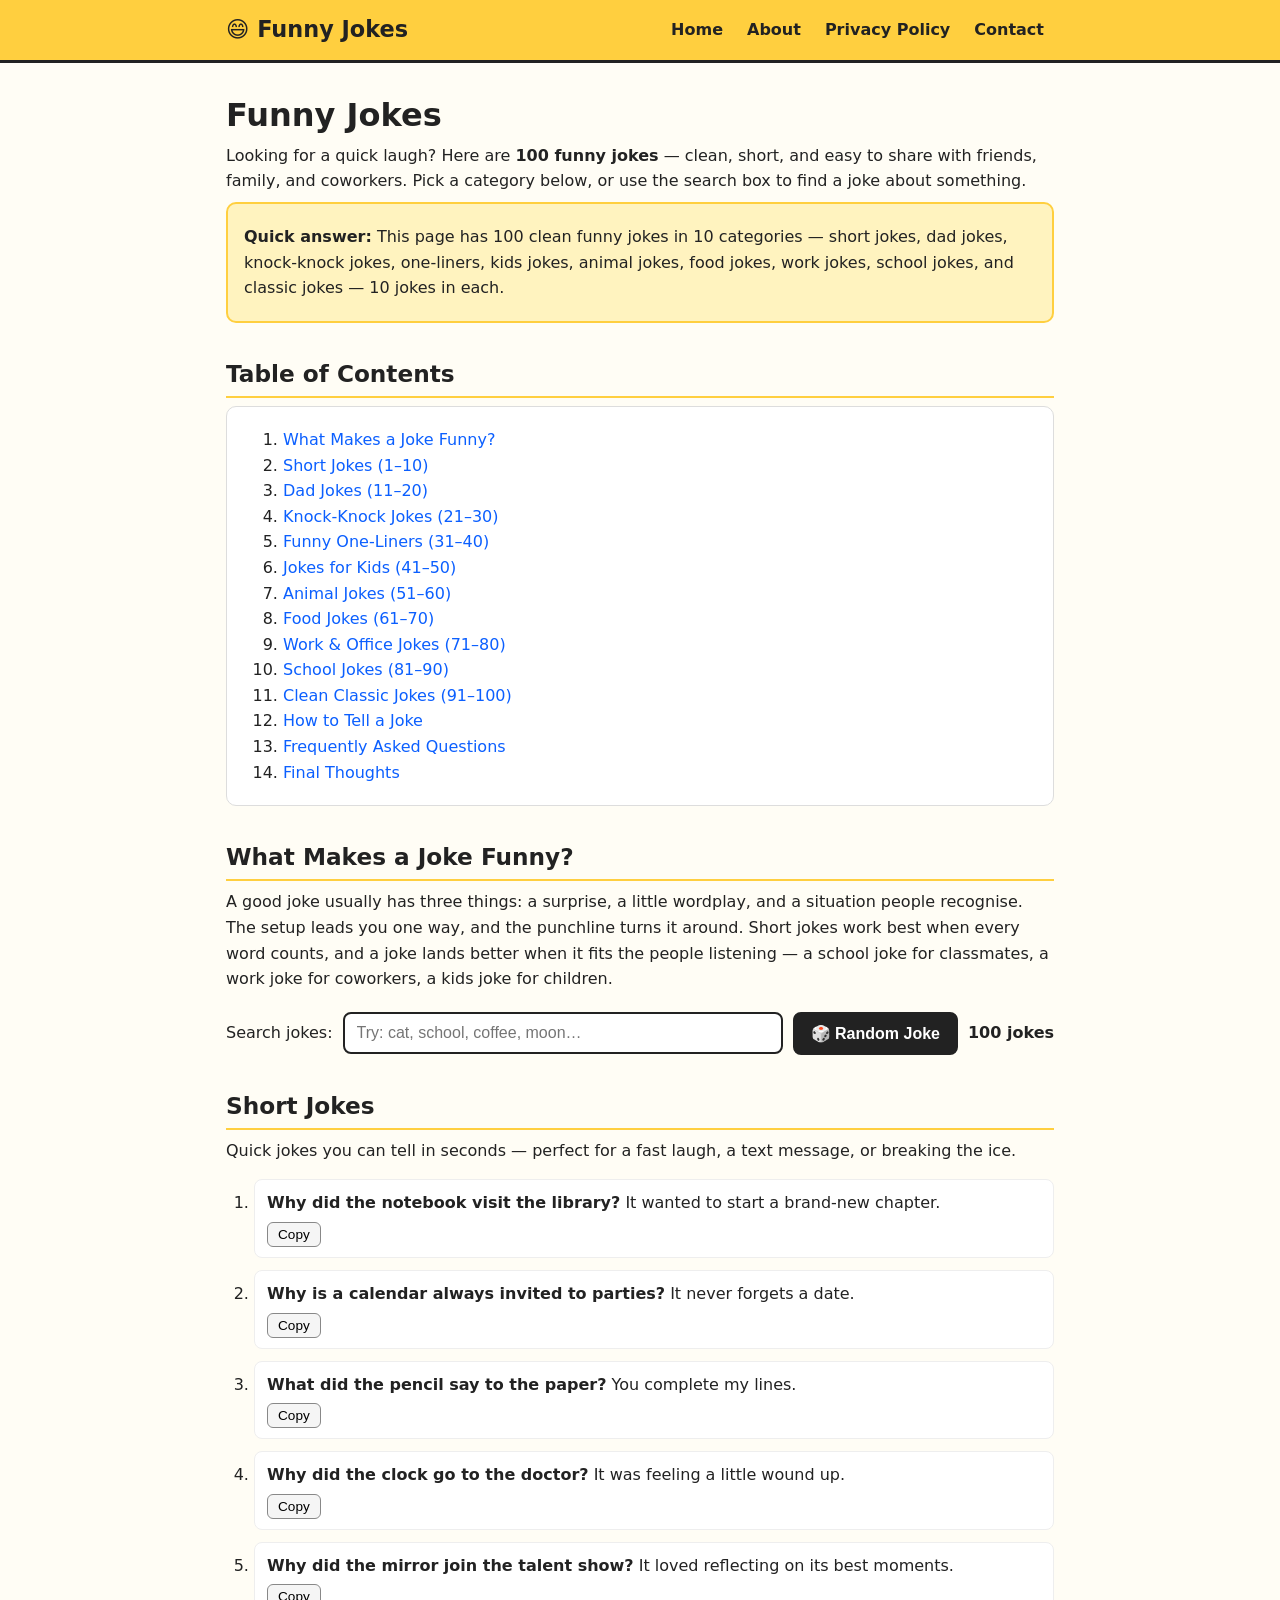
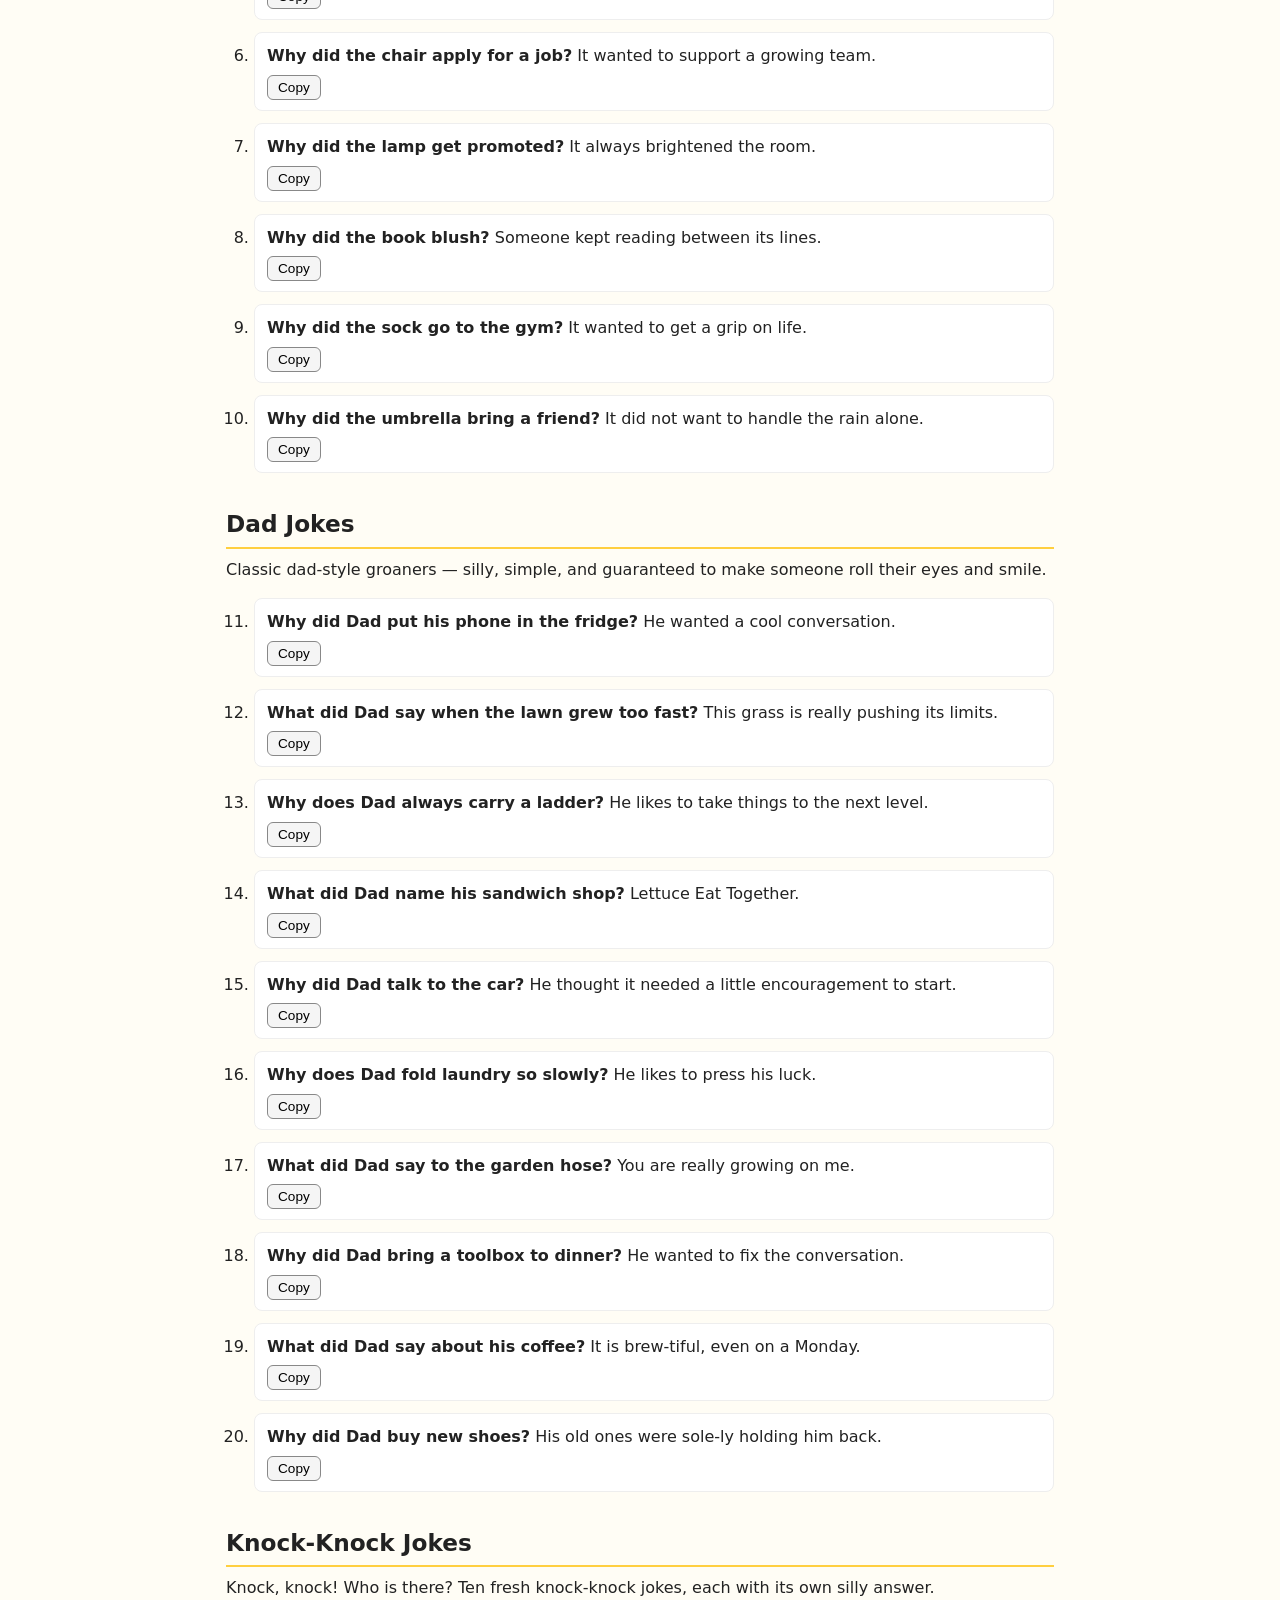
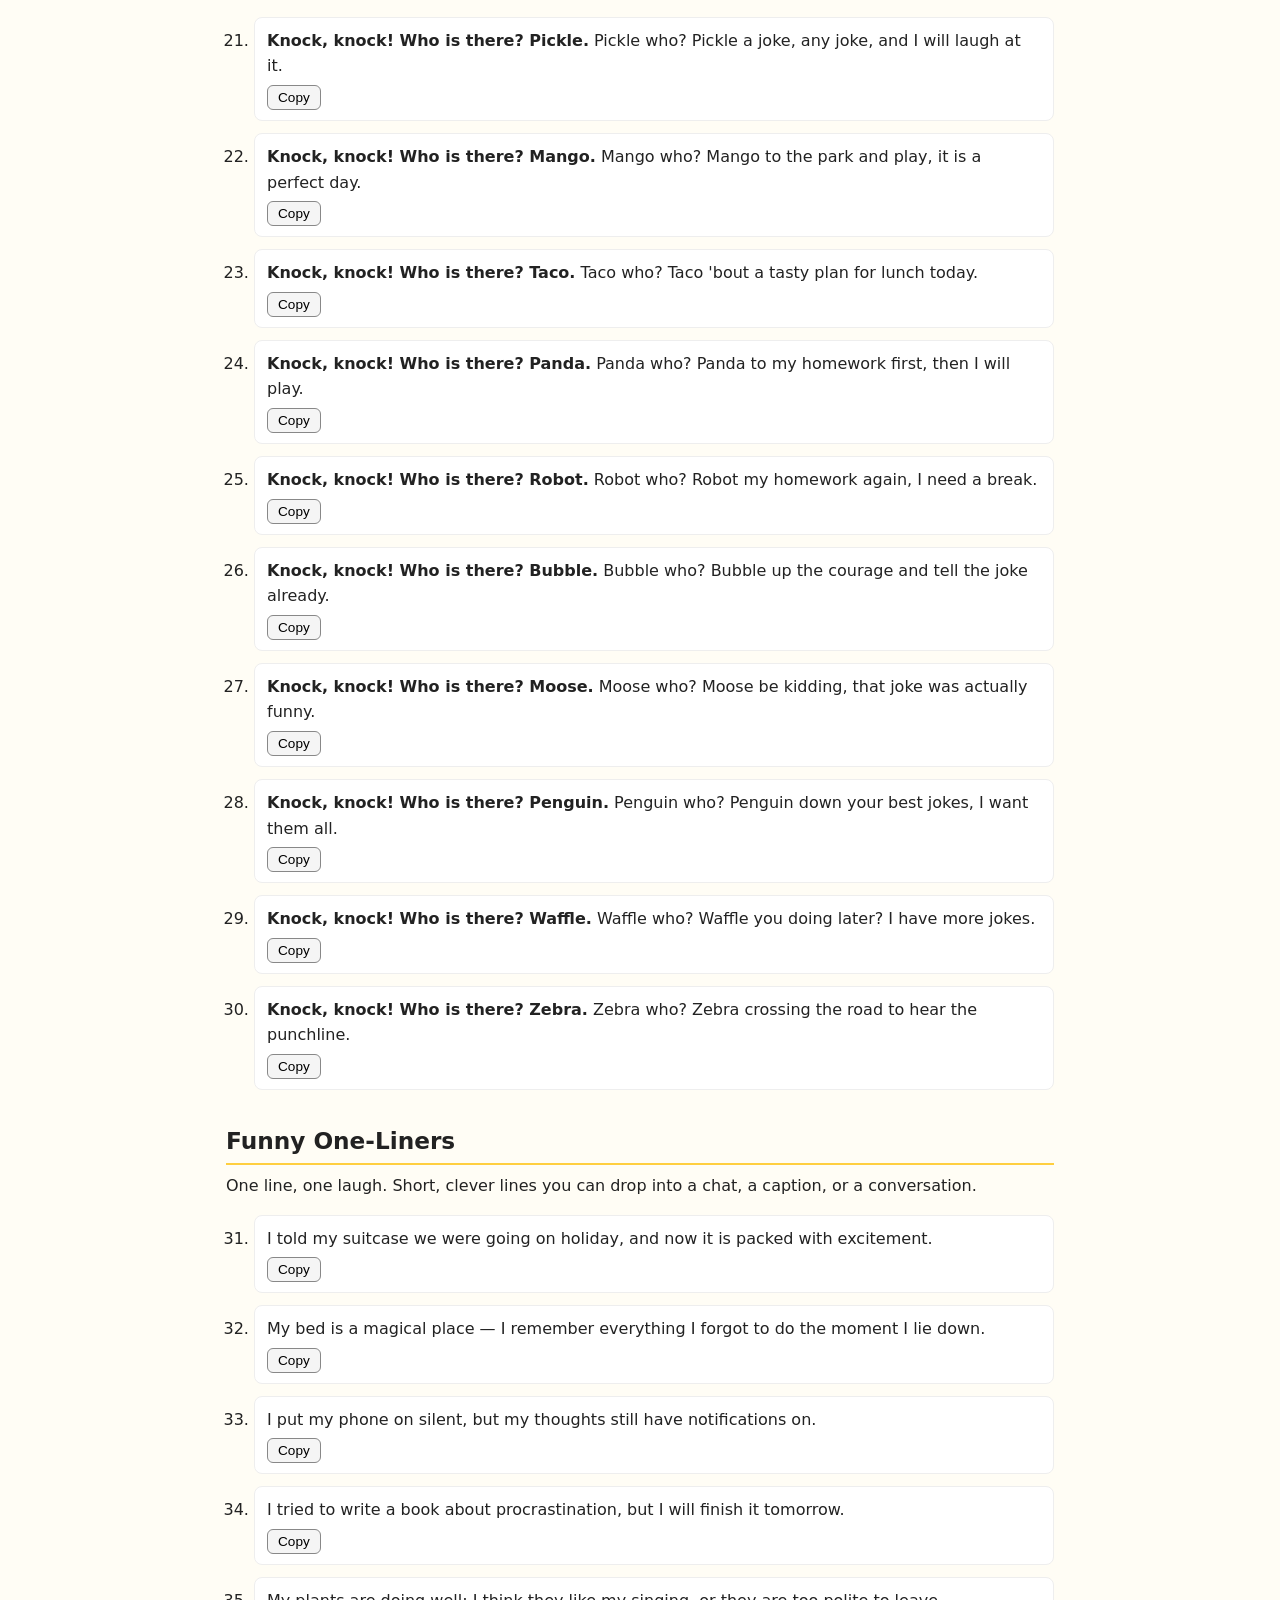
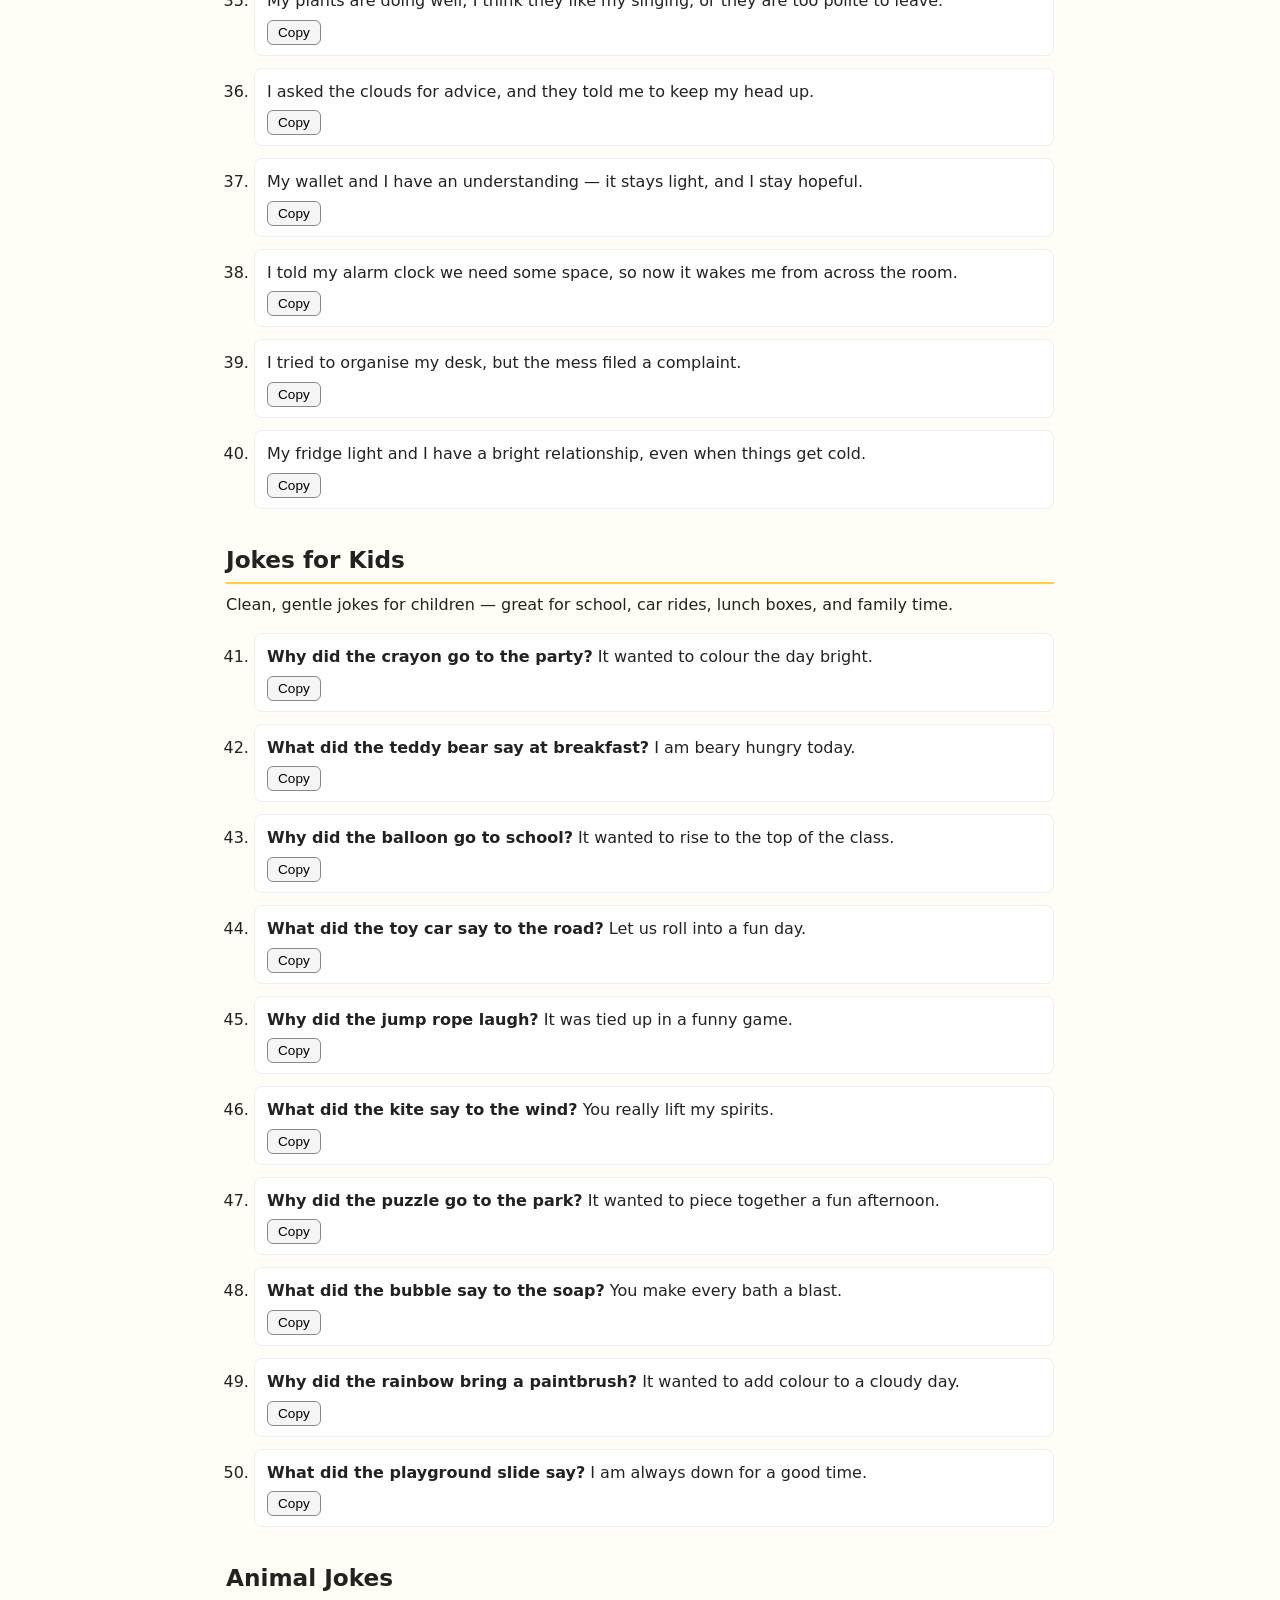
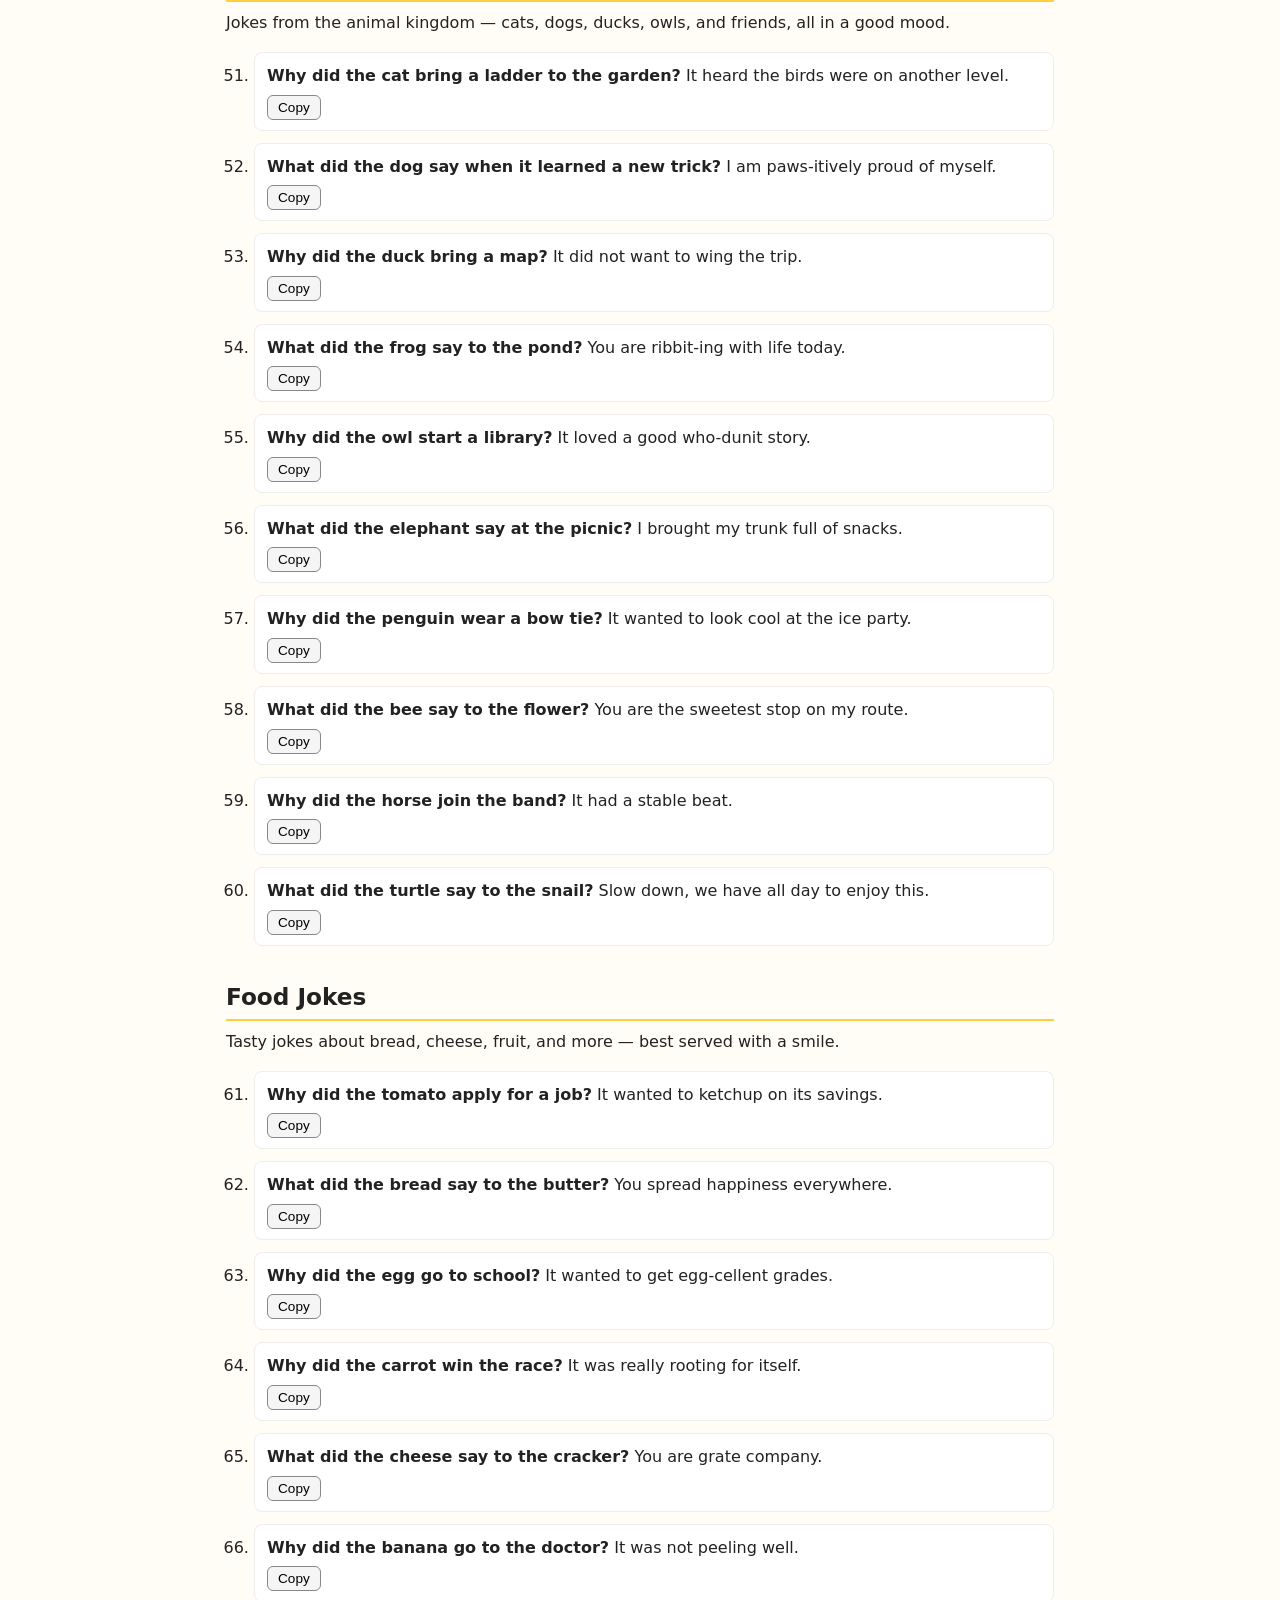
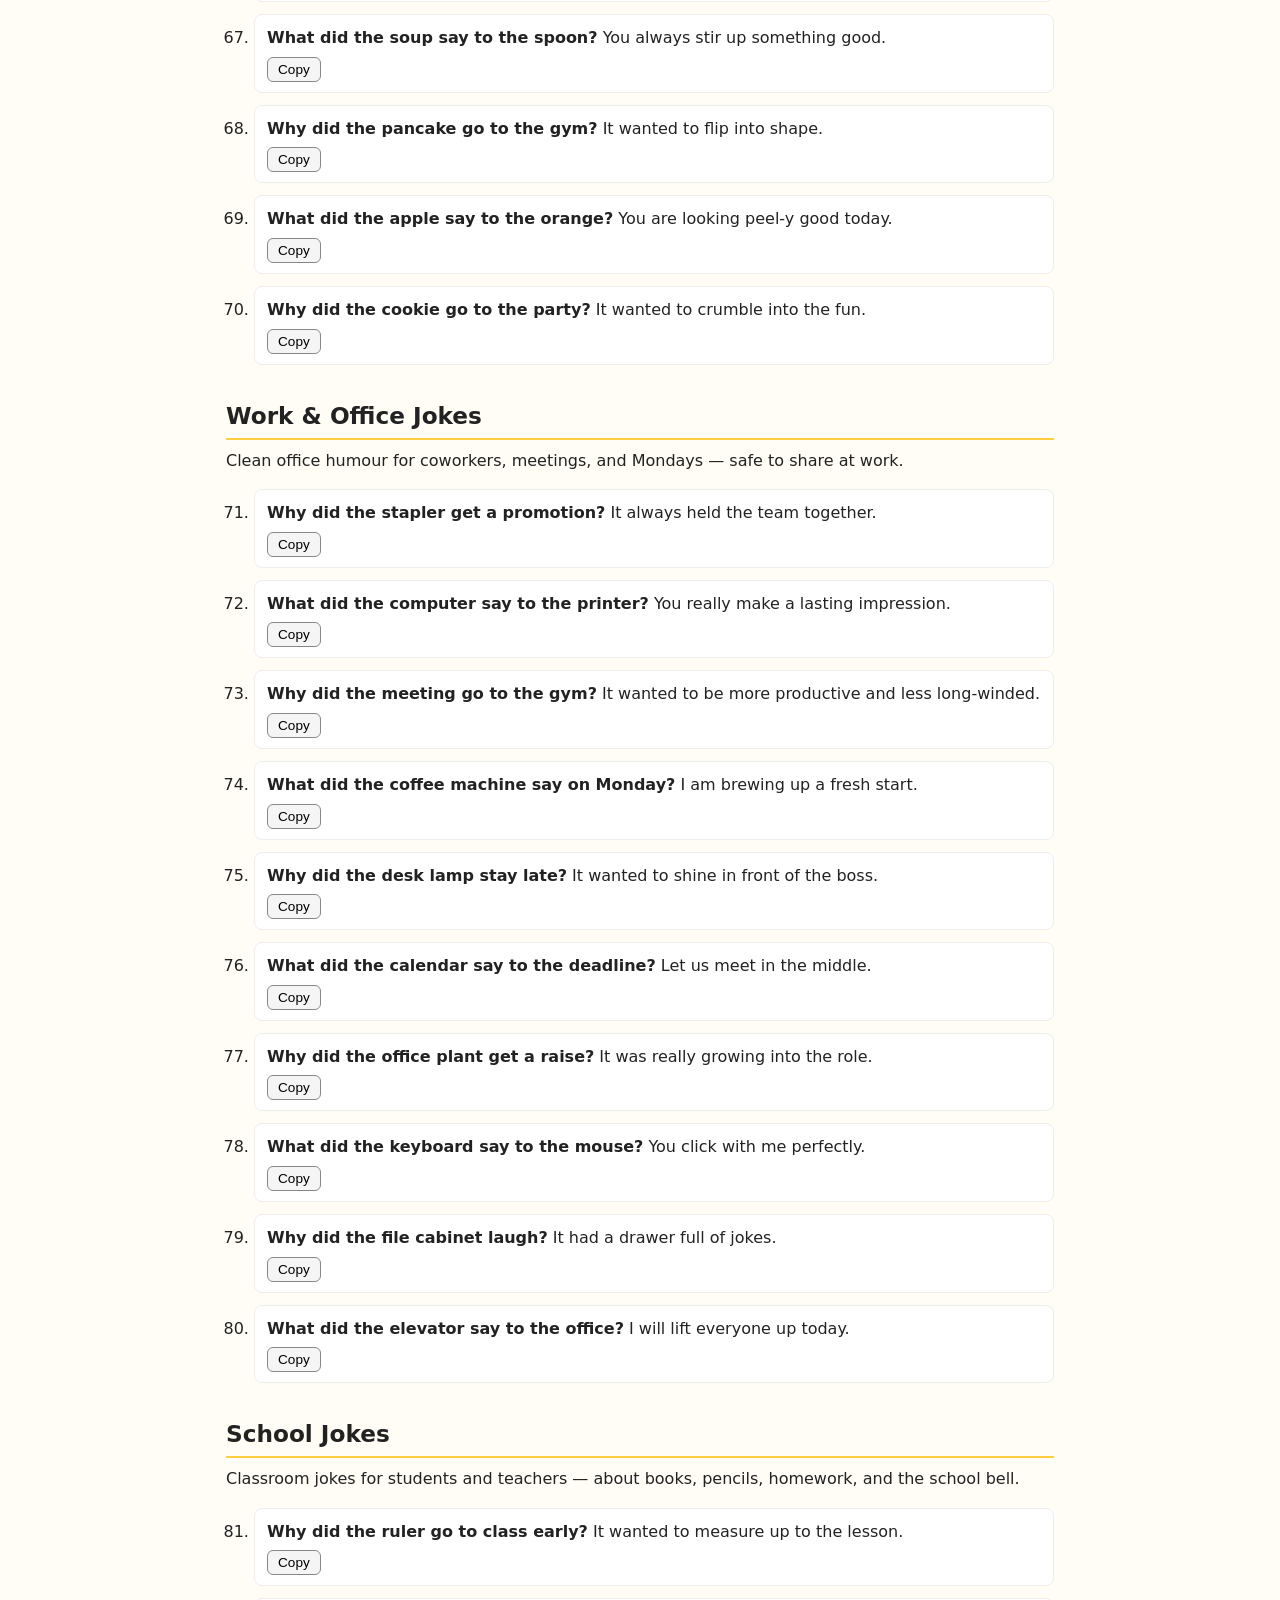
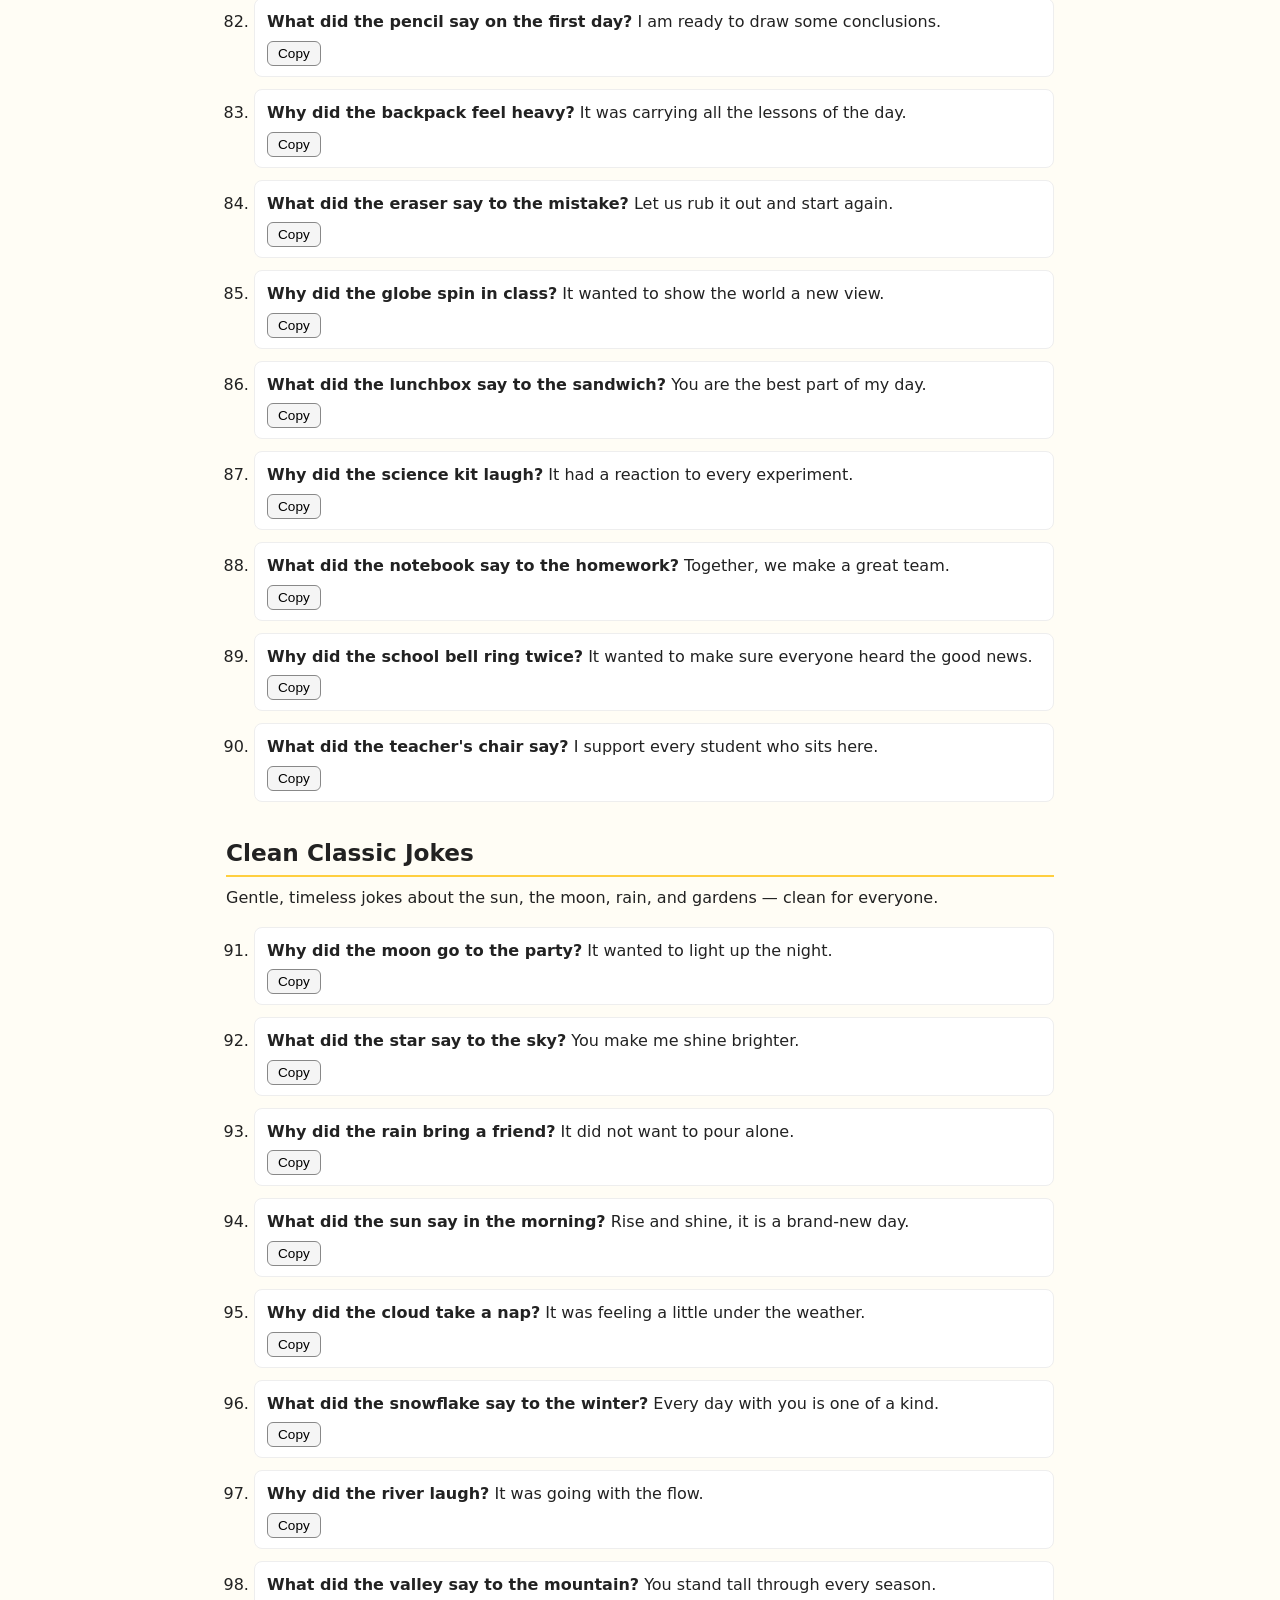
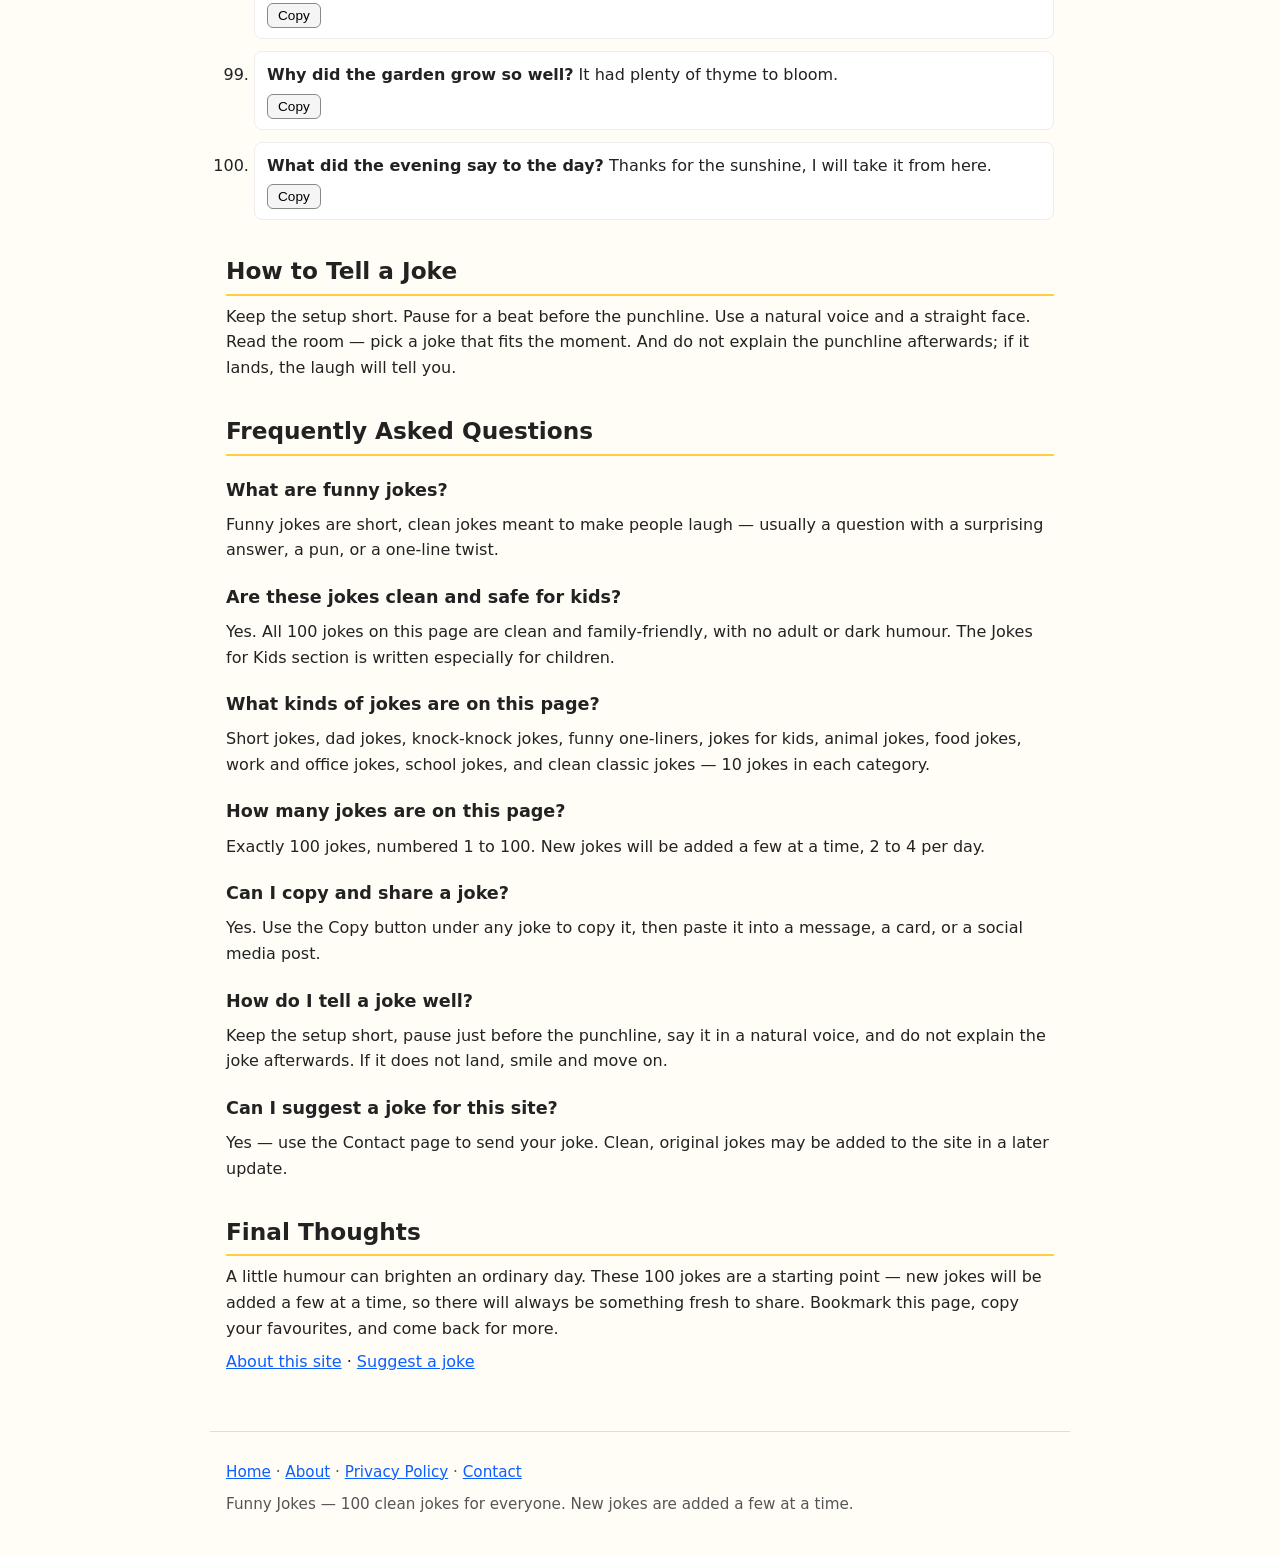
==== commit 6052f504: "Heading: home H1 is now just Funny Jokes" ====
--- a/index.html
+++ b/index.html
@@ -75,7 +75,7 @@
 <body>
 <header><nav class="nav" aria-label="Main navigation"><a class="logo" href="index.html">😄 Funny Jokes</a><ul><li><a href="index.html">Home</a></li><li><a href="about.html">About</a></li><li><a href="privacy-policy.html">Privacy Policy</a></li><li><a href="contact.html">Contact</a></li></ul></nav></header>
 <main>
-<h1>100 Funny Jokes</h1>
+<h1>Funny Jokes</h1>
 
 <p>Looking for a quick laugh? Here are <strong>100 funny jokes</strong> — clean, short, and easy to share with friends, family, and coworkers. Pick a category below, or use the search box to find a joke about something.</p>
 <div class="quick-answer"><p><strong>Quick answer:</strong> This page has 100 clean funny jokes in 10 categories — short jokes, dad jokes, knock-knock jokes, one-liners, kids jokes, animal jokes, food jokes, work jokes, school jokes, and classic jokes — 10 jokes in each.</p></div>
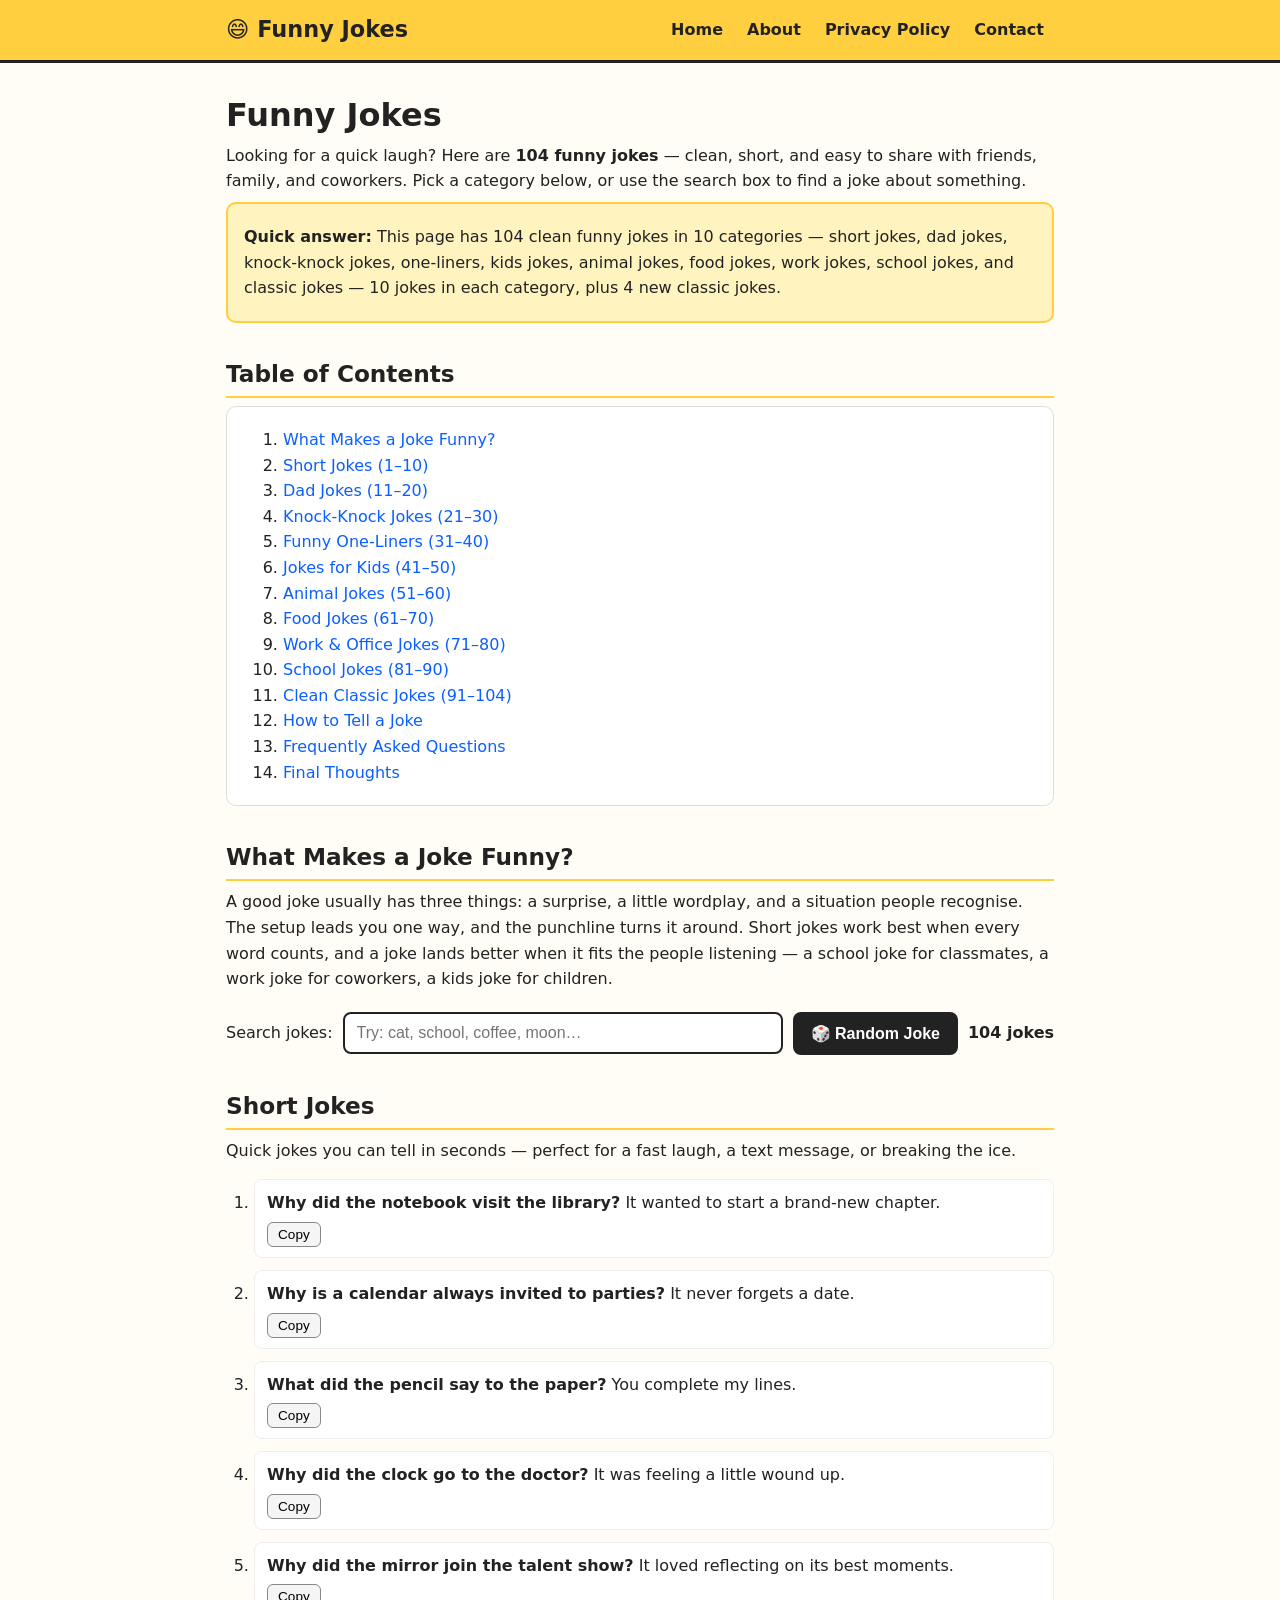
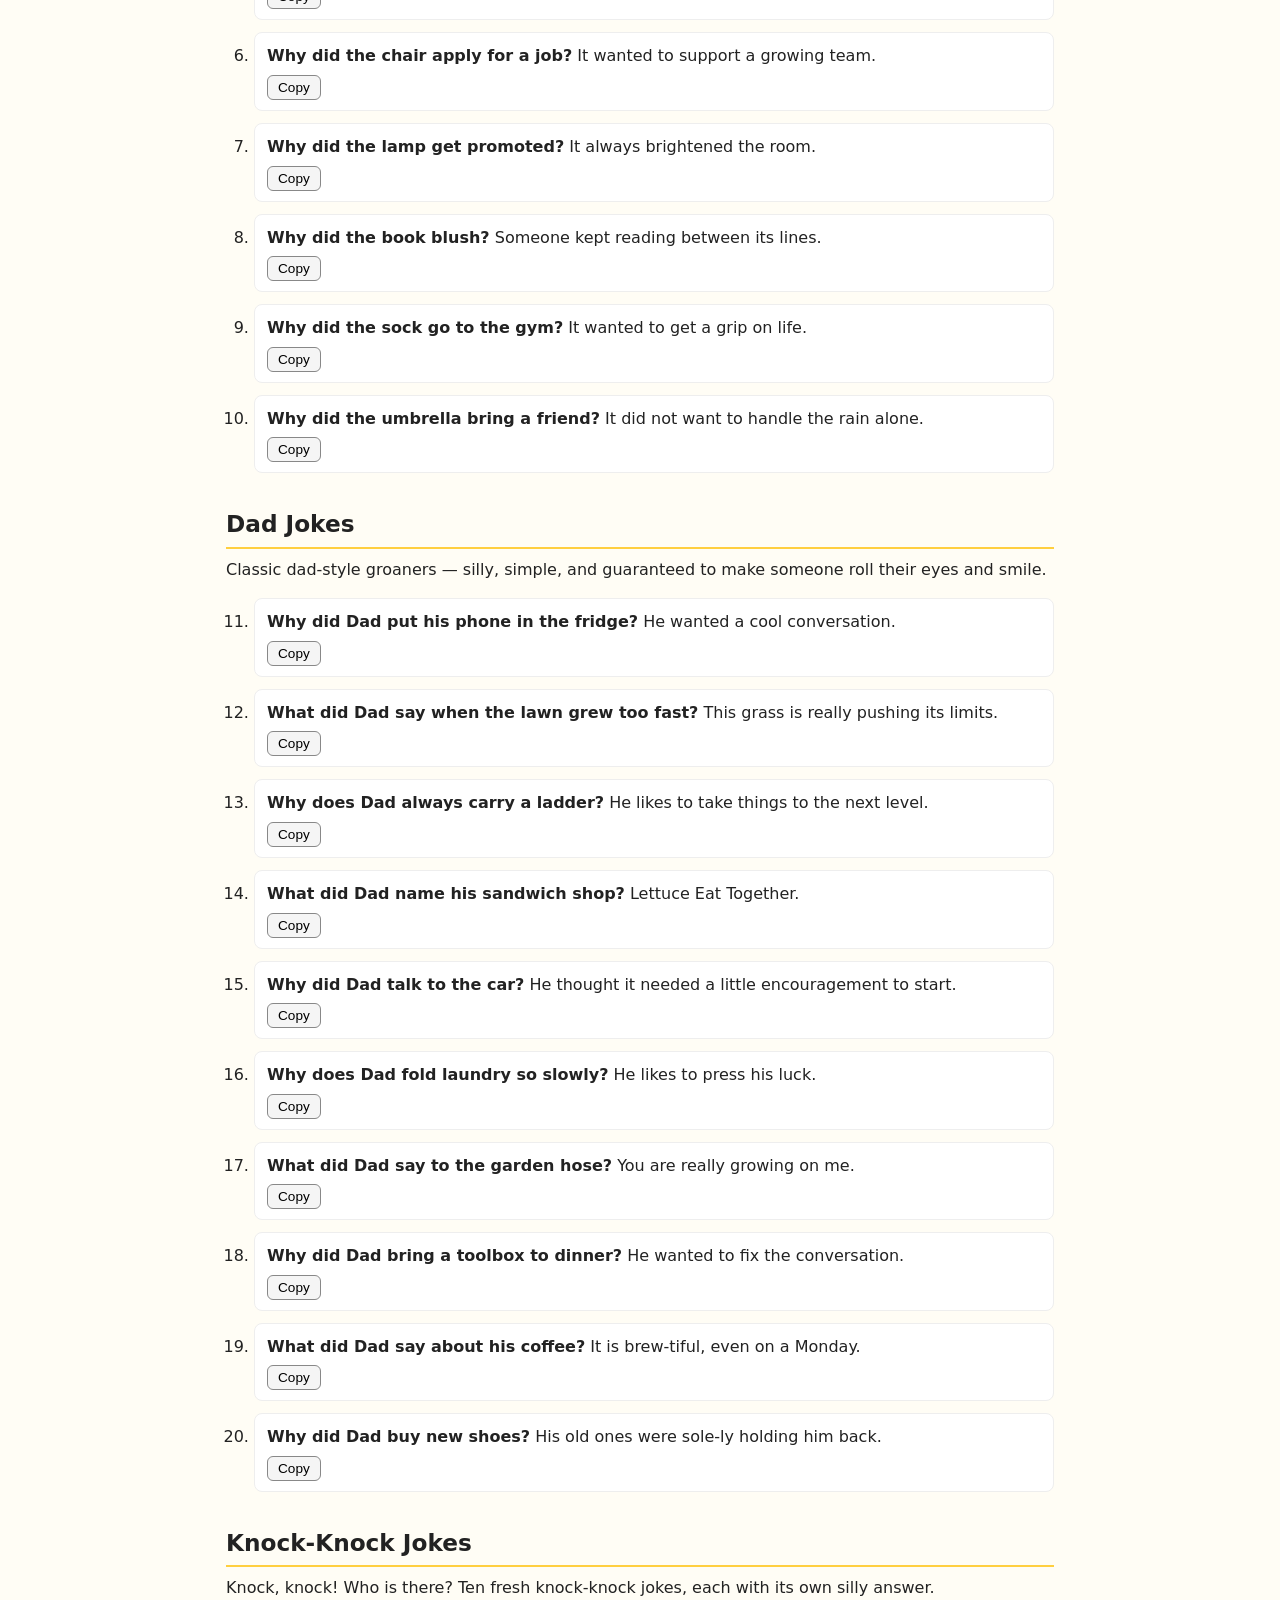
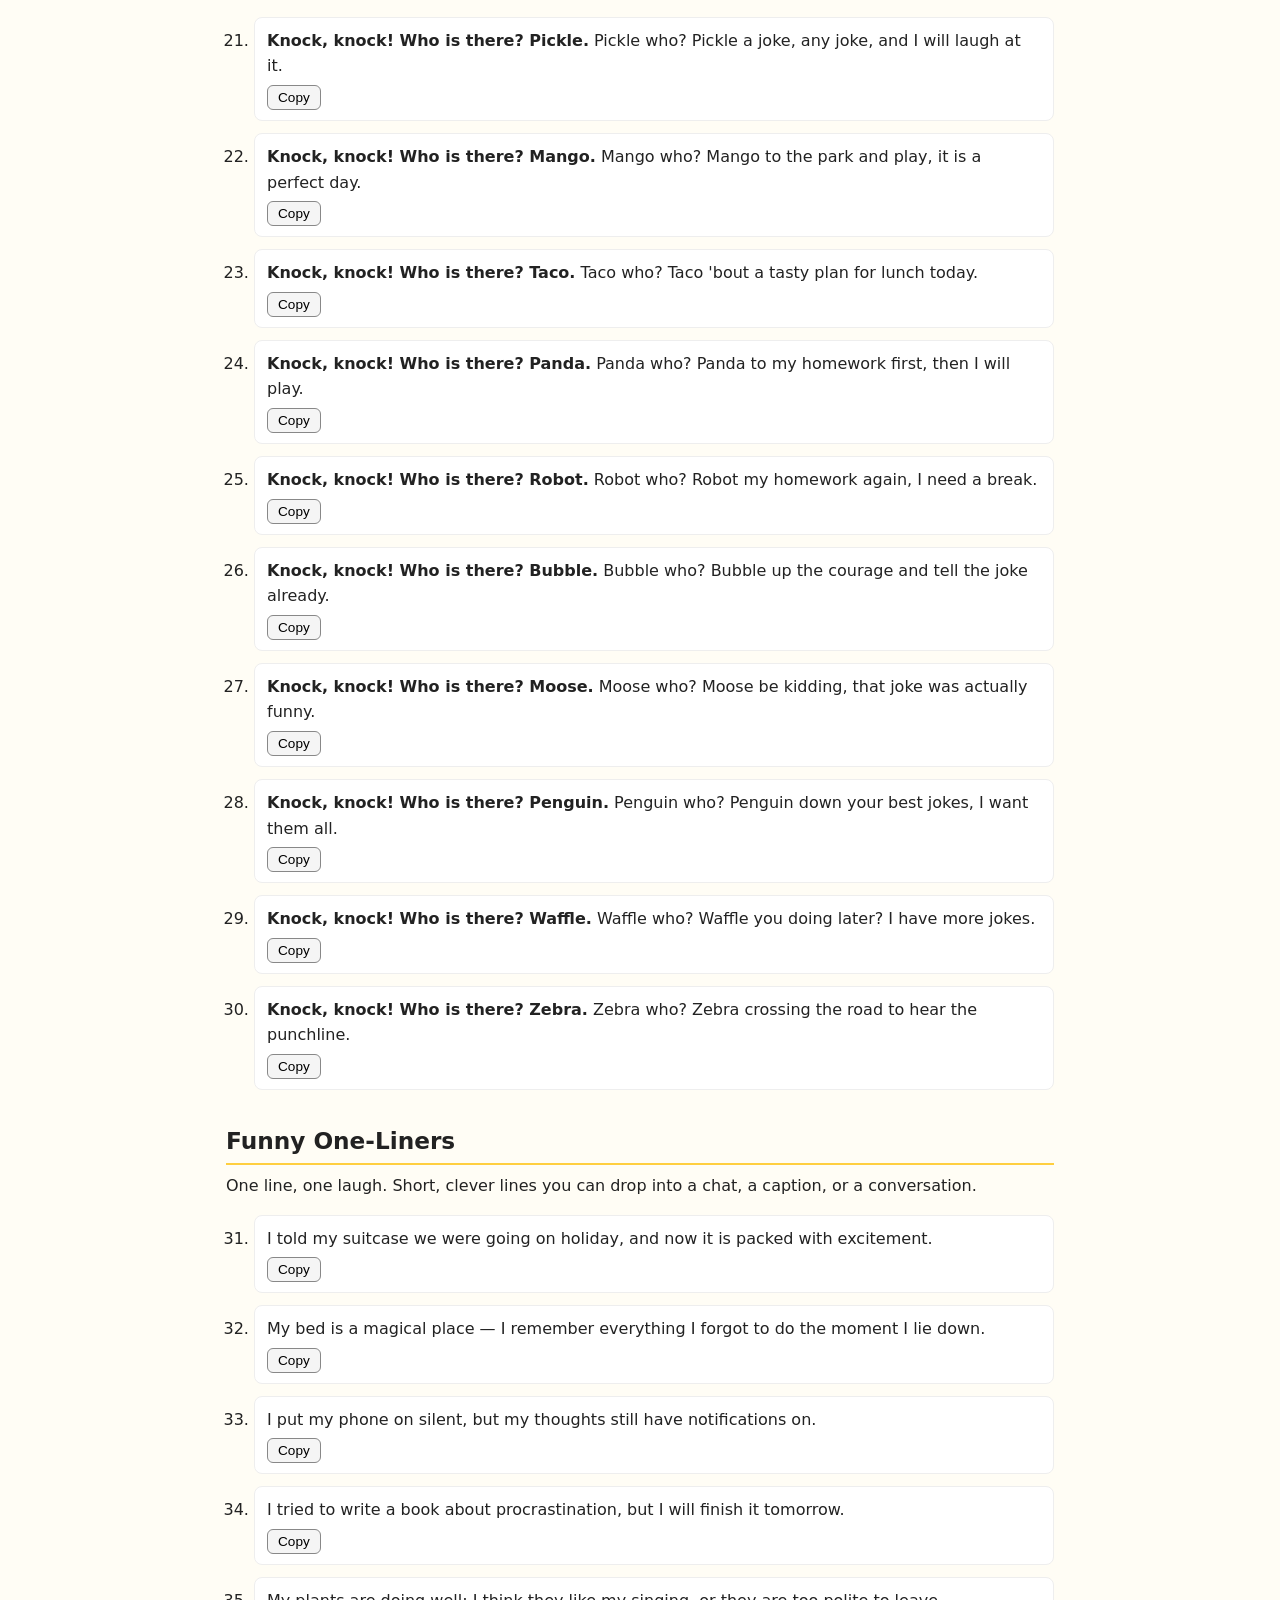
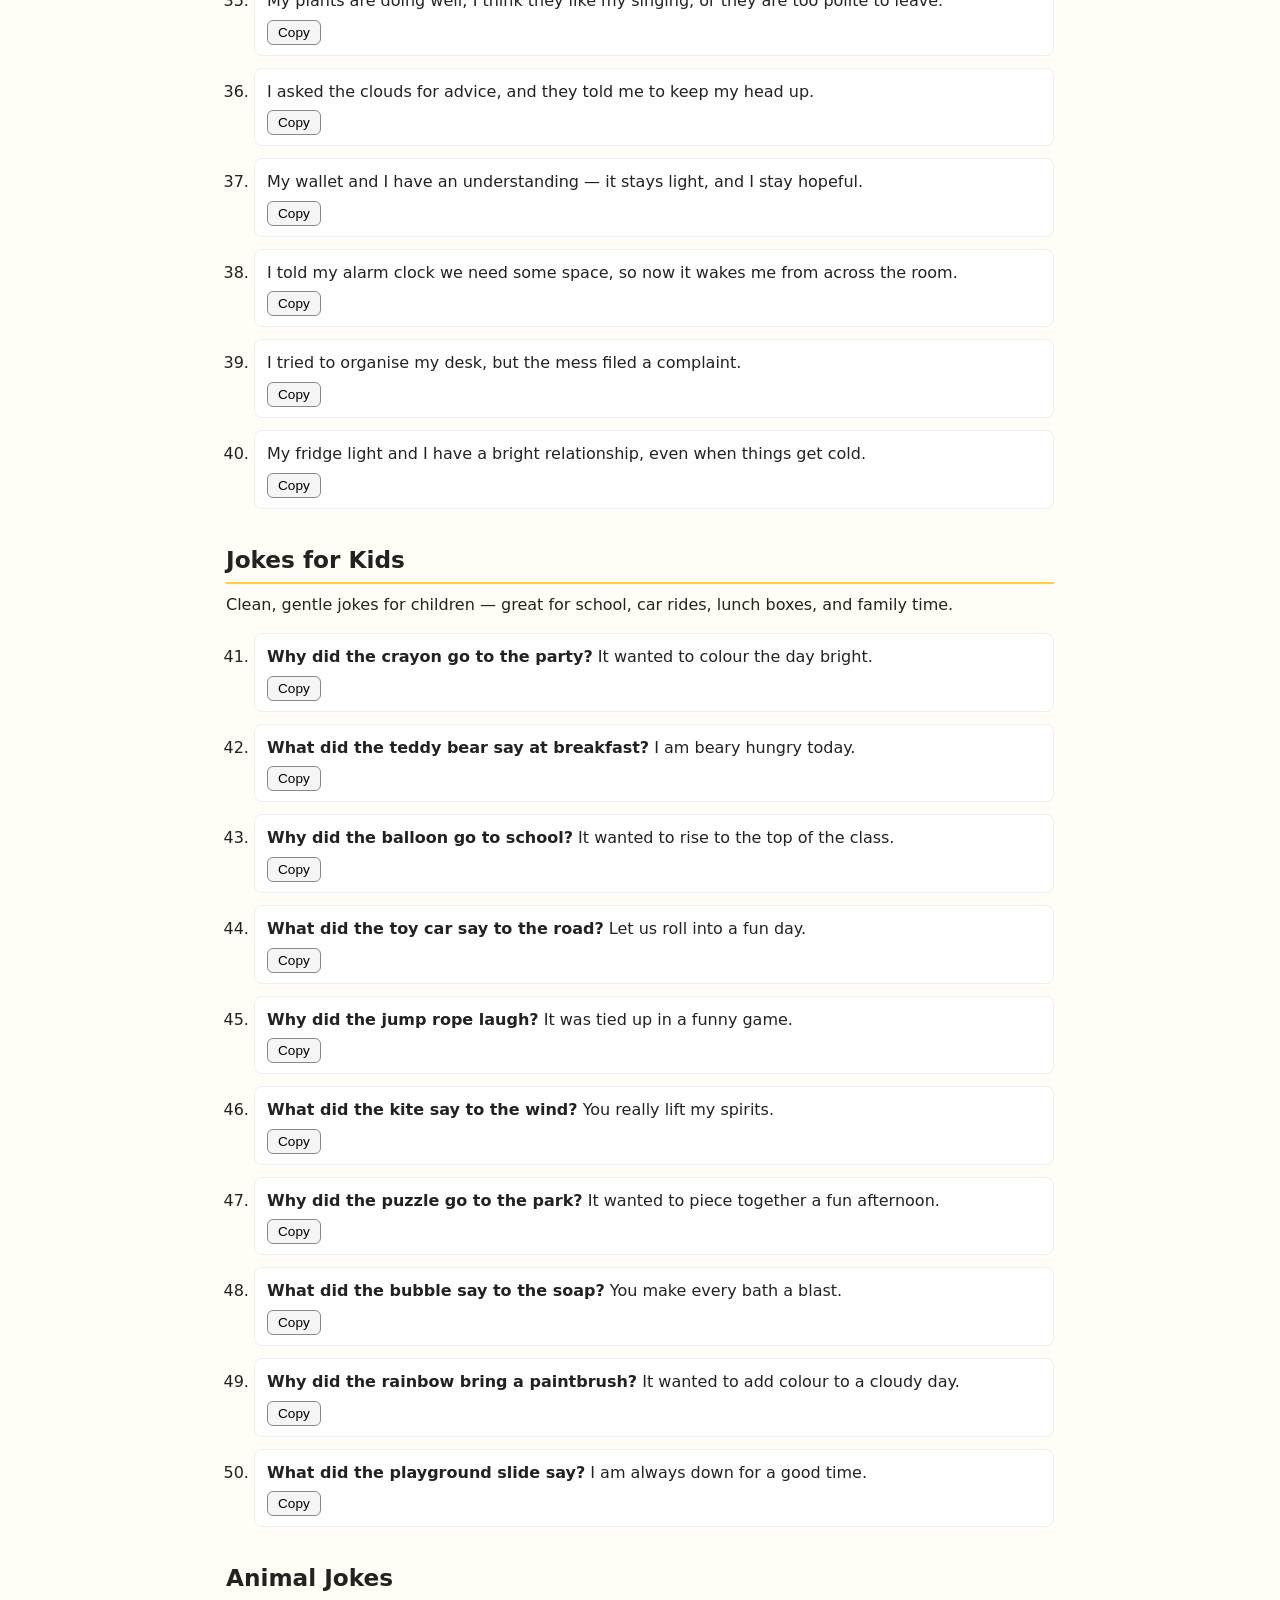
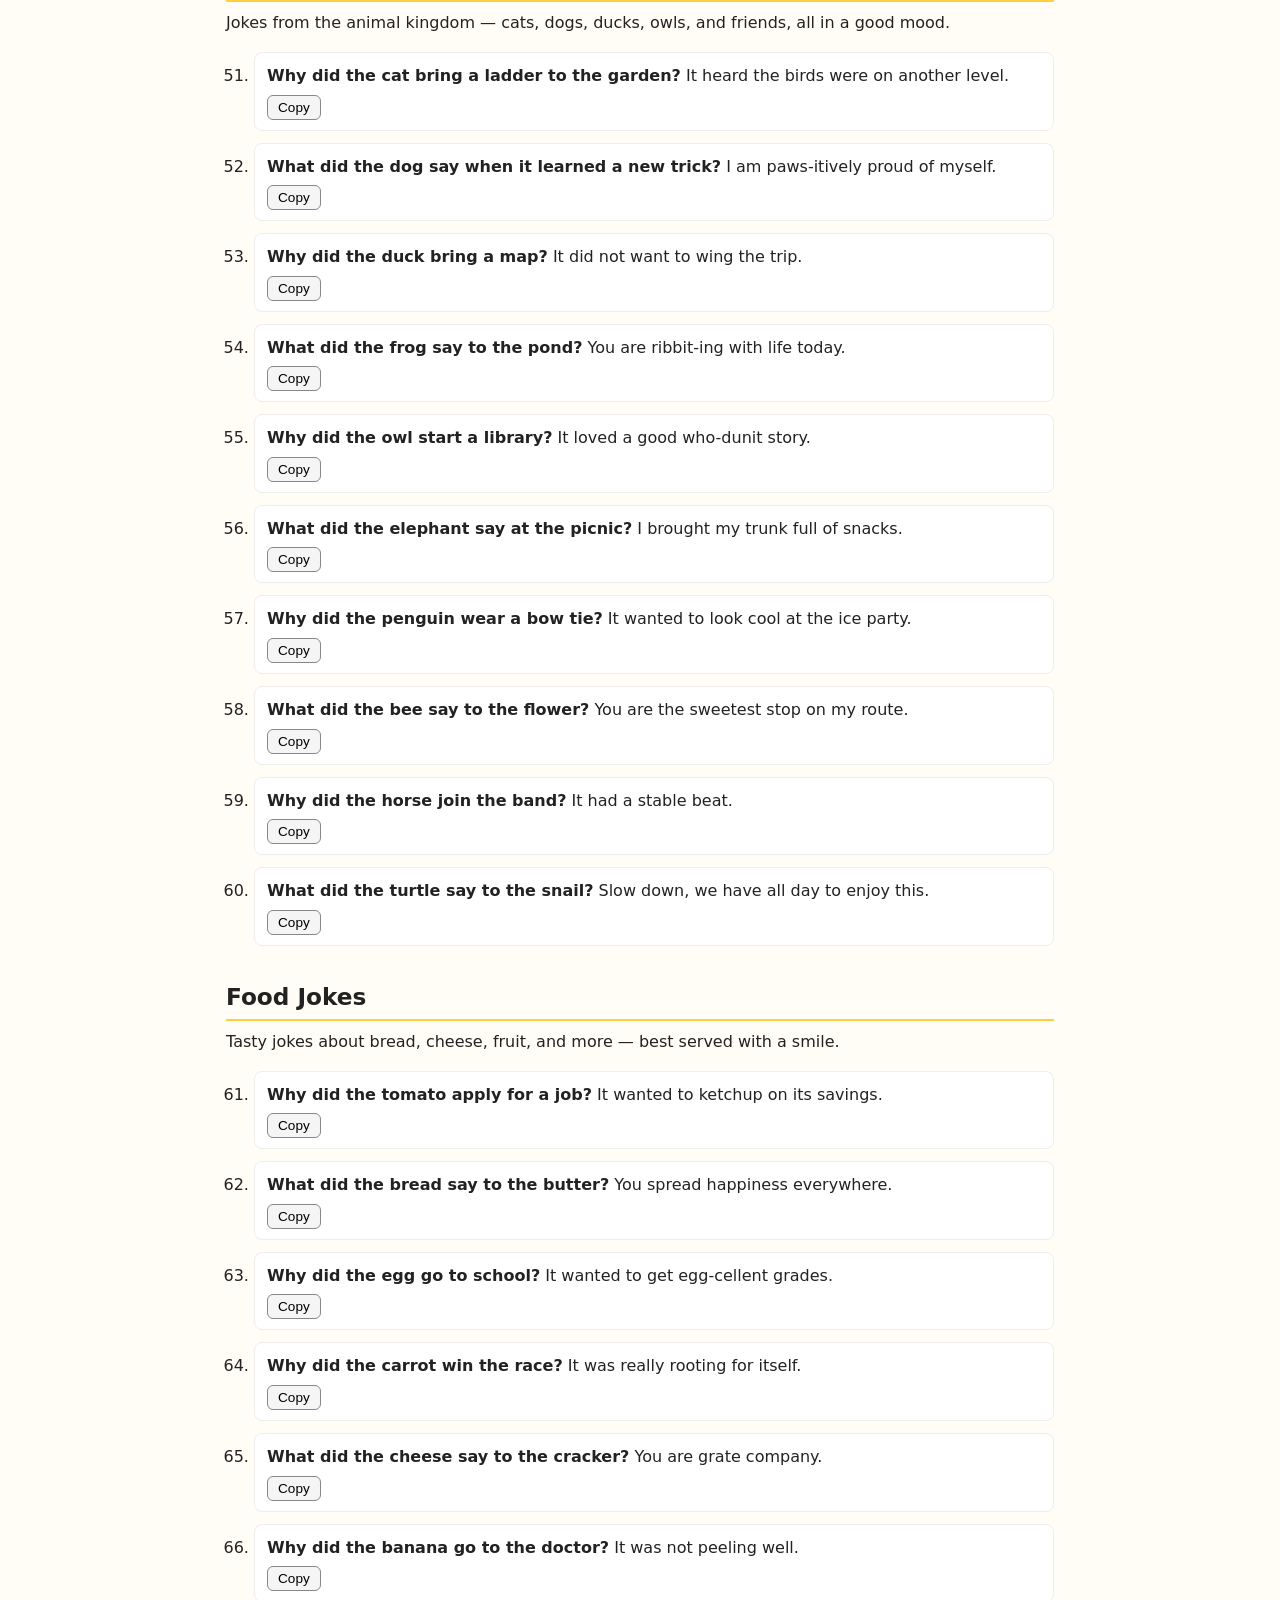
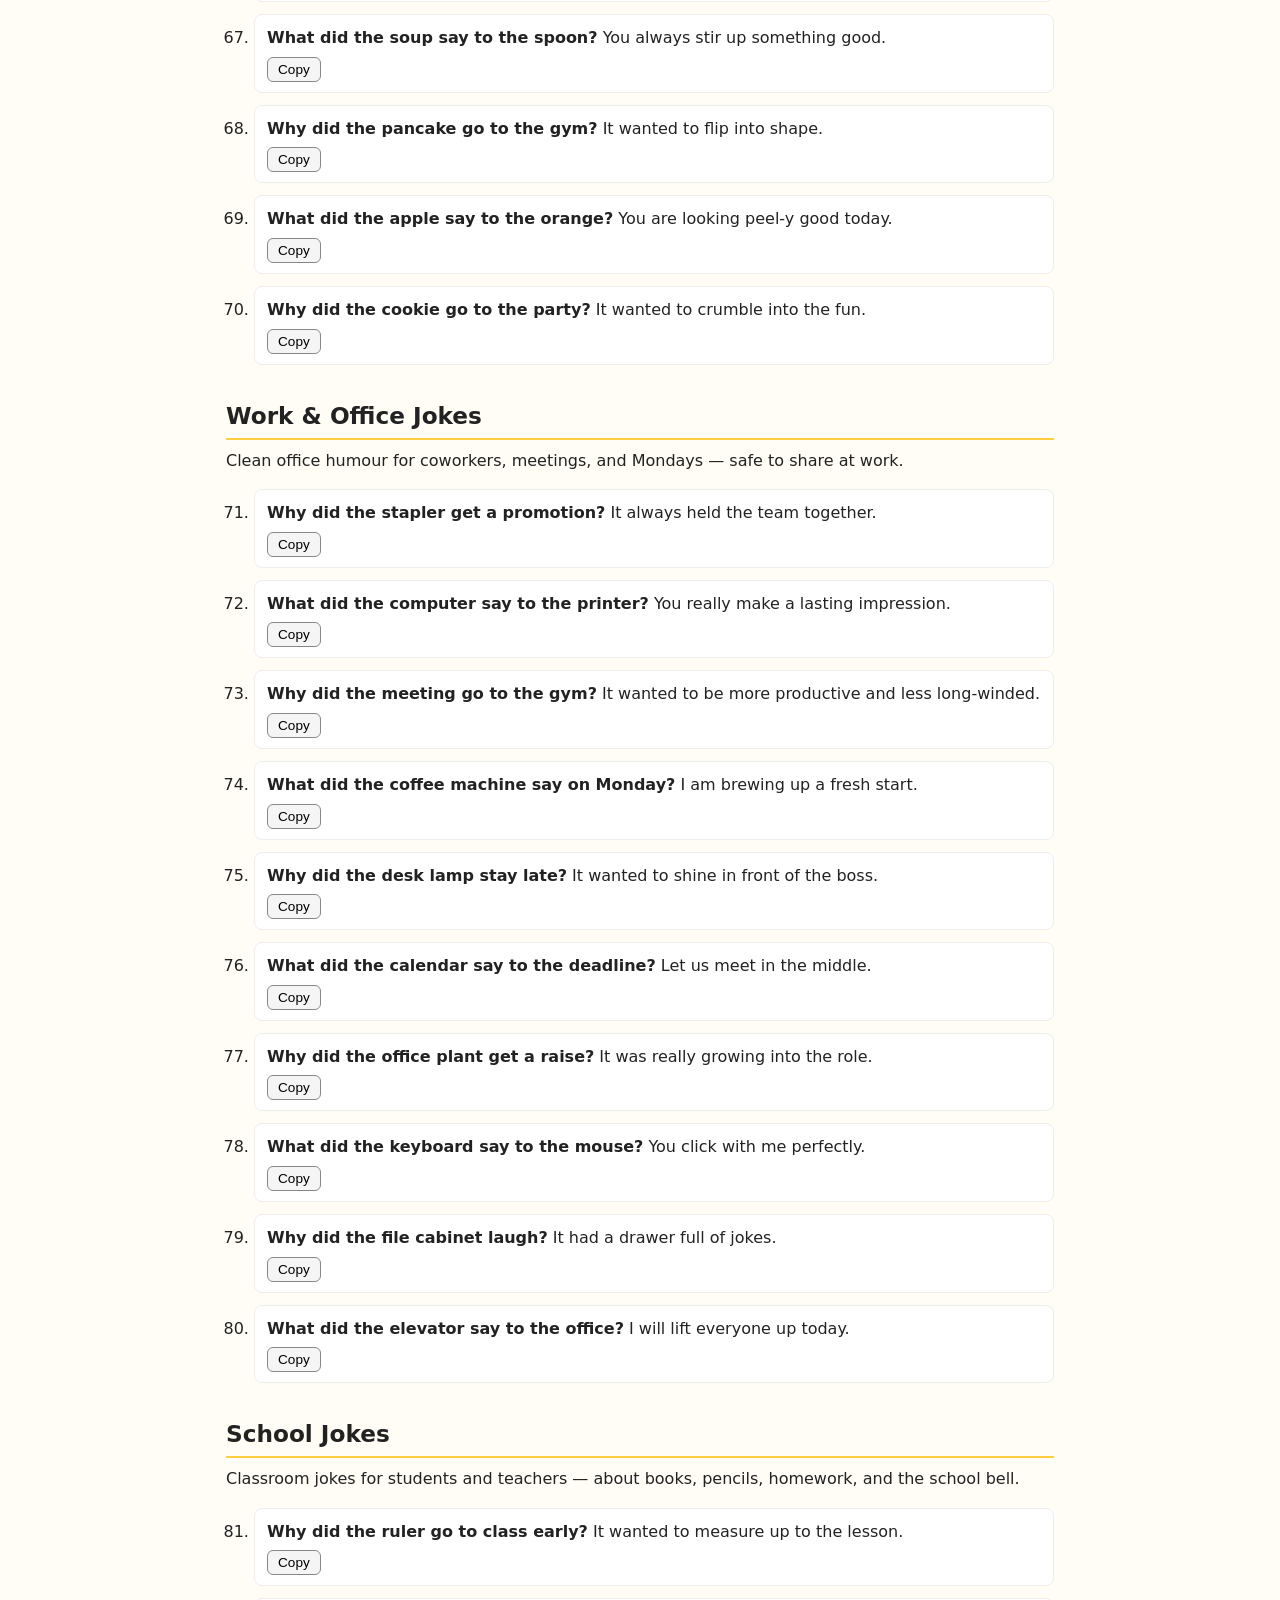
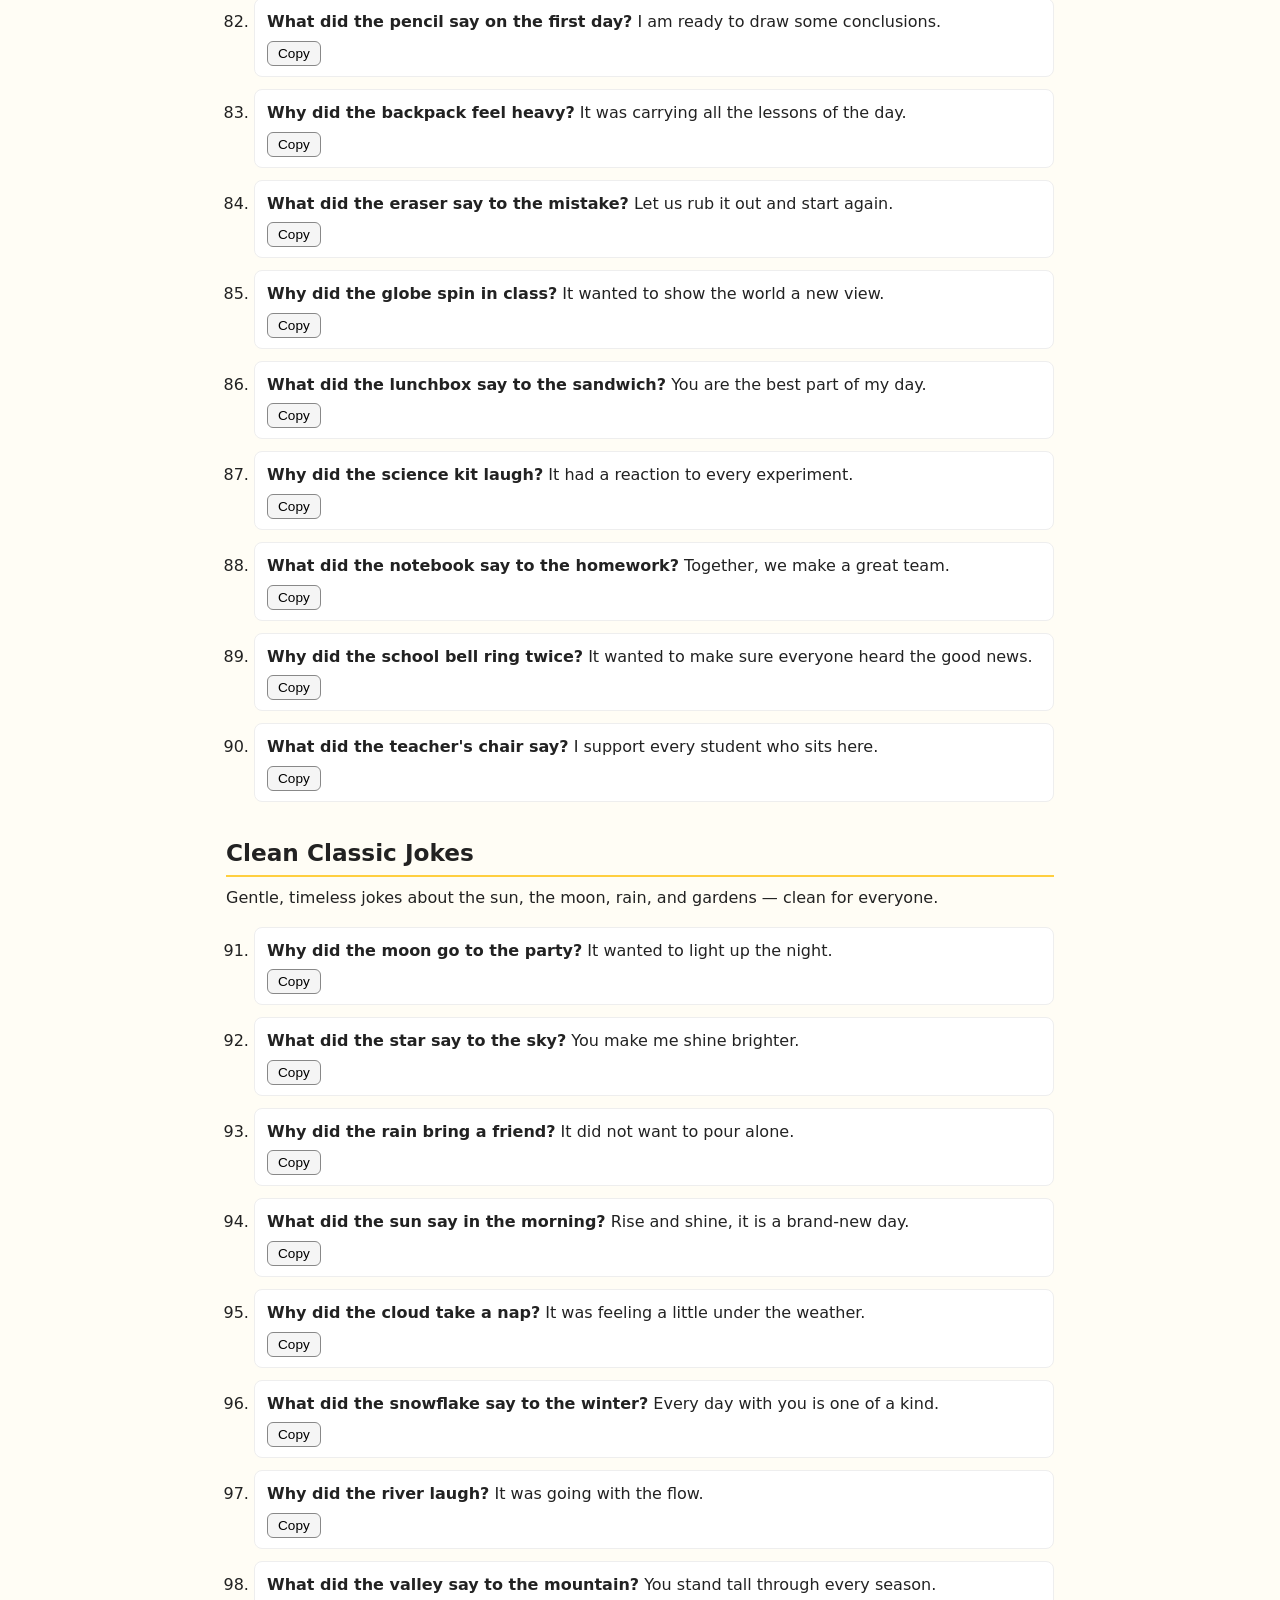
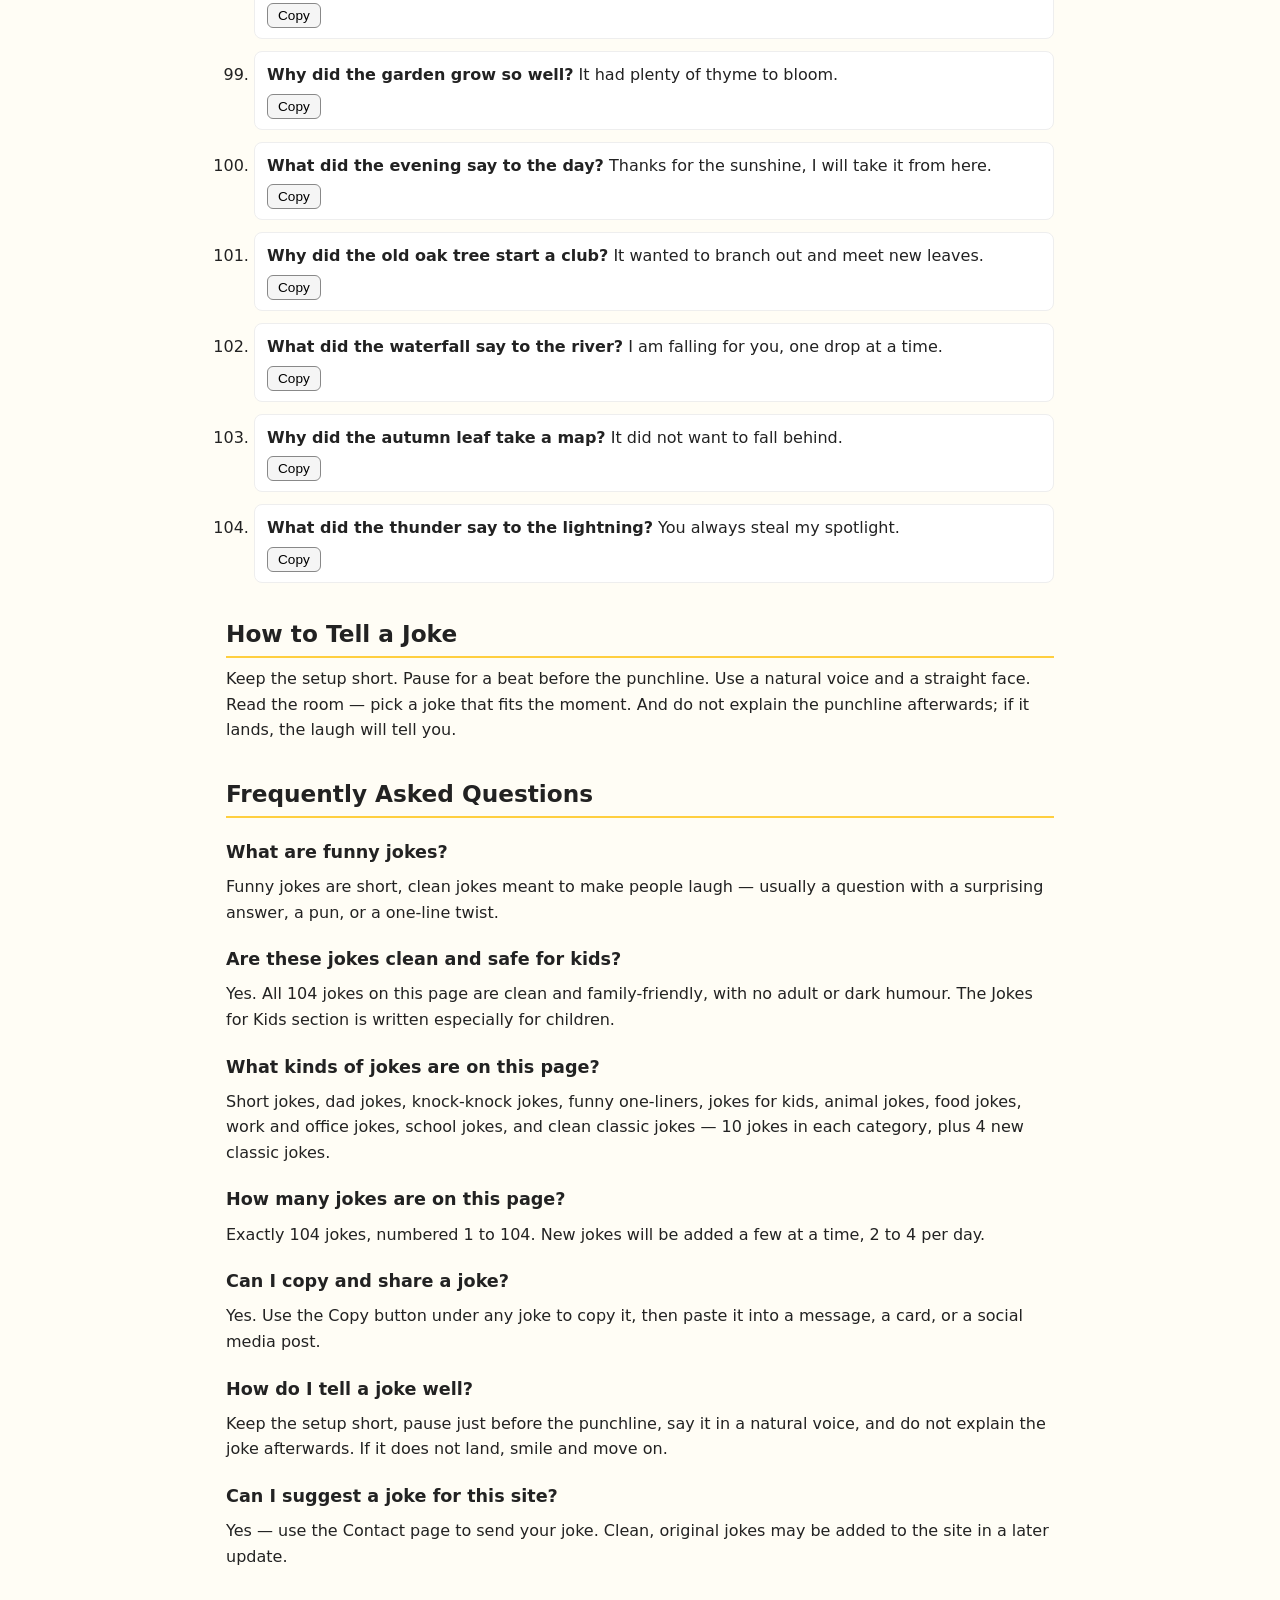
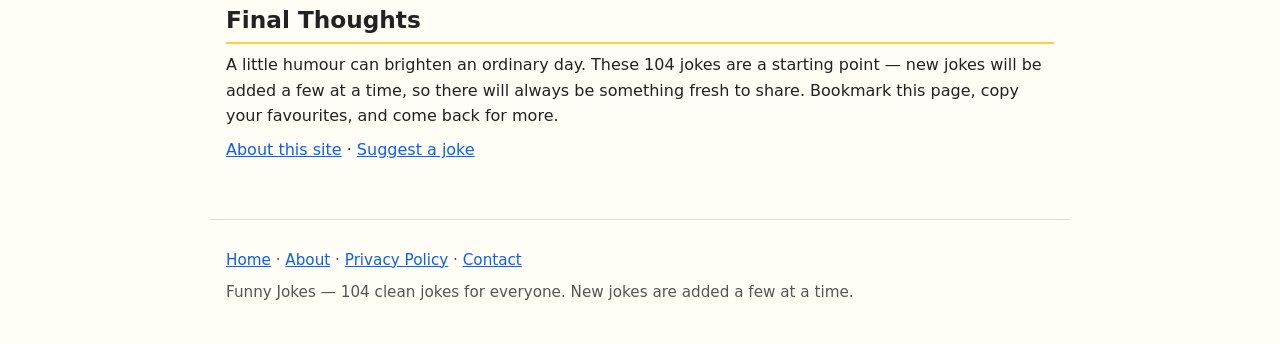
==== commit 780648e8: "Jokes 101-104 + Google Search Console verification tag on home page" ====
--- a/index.html
+++ b/index.html
@@ -3,9 +3,10 @@
 <head>
 <meta charset="UTF-8">
 <meta name="viewport" content="width=device-width, initial-scale=1.0">
-<title>100 Funny Jokes | Clean, Short, Dad, Knock-Knock &amp; One-Liners</title>
-<meta name="description" content="100 clean funny jokes in 10 categories: short jokes, dad jokes, knock-knock jokes, one-liners, kids jokes, animal jokes, food jokes, work jokes, school jokes and classic jokes.">
+<title>104 Funny Jokes | Clean, Short, Dad, Knock-Knock &amp; One-Liners</title>
+<meta name="description" content="104 clean funny jokes in 10 categories: short jokes, dad jokes, knock-knock jokes, one-liners, kids jokes, animal jokes, food jokes, work jokes, school jokes and classic jokes.">
 <link rel="canonical" href="https://funny-jokes-blog.vercel.app/">
+<meta name="google-site-verification" content="F35rqbBVg6ENbyYrUl2NkJEeMcFJ85l4w1VI4RaCMEo" />
 <link rel="stylesheet" href="style.css">
 <script type="application/ld+json">
 {
@@ -25,7 +26,7 @@
       "name": "Are these jokes clean and safe for kids?",
       "acceptedAnswer": {
         "@type": "Answer",
-        "text": "Yes. All 100 jokes on this page are clean and family-friendly, with no adult or dark humour. The Jokes for Kids section is written especially for children."
+        "text": "Yes. All 104 jokes on this page are clean and family-friendly, with no adult or dark humour. The Jokes for Kids section is written especially for children."
       }
     },
     {
@@ -33,7 +34,7 @@
       "name": "What kinds of jokes are on this page?",
       "acceptedAnswer": {
         "@type": "Answer",
-        "text": "Short jokes, dad jokes, knock-knock jokes, funny one-liners, jokes for kids, animal jokes, food jokes, work and office jokes, school jokes, and clean classic jokes \u2014 10 jokes in each category."
+        "text": "Short jokes, dad jokes, knock-knock jokes, funny one-liners, jokes for kids, animal jokes, food jokes, work and office jokes, school jokes, and clean classic jokes \u2014 10 jokes in each category, plus 4 new classic jokes."
       }
     },
     {
@@ -41,7 +42,7 @@
       "name": "How many jokes are on this page?",
       "acceptedAnswer": {
         "@type": "Answer",
-        "text": "Exactly 100 jokes, numbered 1 to 100. New jokes will be added a few at a time, 2 to 4 per day."
+        "text": "Exactly 104 jokes, numbered 1 to 104. New jokes will be added a few at a time, 2 to 4 per day."
       }
     },
     {
@@ -77,8 +78,8 @@
 <main>
 <h1>Funny Jokes</h1>
 
-<p>Looking for a quick laugh? Here are <strong>100 funny jokes</strong> — clean, short, and easy to share with friends, family, and coworkers. Pick a category below, or use the search box to find a joke about something.</p>
-<div class="quick-answer"><p><strong>Quick answer:</strong> This page has 100 clean funny jokes in 10 categories — short jokes, dad jokes, knock-knock jokes, one-liners, kids jokes, animal jokes, food jokes, work jokes, school jokes, and classic jokes — 10 jokes in each.</p></div>
+<p>Looking for a quick laugh? Here are <strong>104 funny jokes</strong> — clean, short, and easy to share with friends, family, and coworkers. Pick a category below, or use the search box to find a joke about something.</p>
+<div class="quick-answer"><p><strong>Quick answer:</strong> This page has 104 clean funny jokes in 10 categories — short jokes, dad jokes, knock-knock jokes, one-liners, kids jokes, animal jokes, food jokes, work jokes, school jokes, and classic jokes — 10 jokes in each category, plus 4 new classic jokes.</p></div>
 <h2 id="contents">Table of Contents</h2>
 <nav class="toc" aria-label="Table of contents"><ol>
 <li><a href="#what-makes-a-joke-funny">What Makes a Joke Funny?</a></li>
@@ -91,7 +92,7 @@
 <li><a href="#food-jokes">Food Jokes (61–70)</a></li>
 <li><a href="#work-office-jokes">Work &amp; Office Jokes (71–80)</a></li>
 <li><a href="#school-jokes">School Jokes (81–90)</a></li>
-<li><a href="#clean-classic-jokes">Clean Classic Jokes (91–100)</a></li>
+<li><a href="#clean-classic-jokes">Clean Classic Jokes (91–104)</a></li>
 <li><a href="#how-to-tell-a-joke">How to Tell a Joke</a></li>
 <li><a href="#faq">Frequently Asked Questions</a></li>
 <li><a href="#final-thoughts">Final Thoughts</a></li>
@@ -102,7 +103,7 @@
 <label for="search">Search jokes:</label>
 <input type="search" id="search" placeholder="Try: cat, school, coffee, moon…" aria-label="Search jokes">
 <button class="random-btn" id="random-btn" type="button">🎲 Random Joke</button>
-<span class="search-count" id="search-count" aria-live="polite">100 jokes</span>
+<span class="search-count" id="search-count" aria-live="polite">104 jokes</span>
 </div>
 <section class="category" id="short-jokes" aria-labelledby="short-jokes-heading">
 <h2 id="short-jokes-heading">Short Jokes</h2>
@@ -253,18 +254,22 @@
 <li class="joke" id="joke-98"><span class="joke-text"><strong>What did the valley say to the mountain?</strong> You stand tall through every season.</span> <button class="copy-btn" type="button" aria-label="Copy joke 98">Copy</button></li>
 <li class="joke" id="joke-99"><span class="joke-text"><strong>Why did the garden grow so well?</strong> It had plenty of thyme to bloom.</span> <button class="copy-btn" type="button" aria-label="Copy joke 99">Copy</button></li>
 <li class="joke" id="joke-100"><span class="joke-text"><strong>What did the evening say to the day?</strong> Thanks for the sunshine, I will take it from here.</span> <button class="copy-btn" type="button" aria-label="Copy joke 100">Copy</button></li>
+<li class="joke" id="joke-101"><span class="joke-text"><strong>Why did the old oak tree start a club?</strong> It wanted to branch out and meet new leaves.</span> <button class="copy-btn" type="button" aria-label="Copy joke 101">Copy</button></li>
+<li class="joke" id="joke-102"><span class="joke-text"><strong>What did the waterfall say to the river?</strong> I am falling for you, one drop at a time.</span> <button class="copy-btn" type="button" aria-label="Copy joke 102">Copy</button></li>
+<li class="joke" id="joke-103"><span class="joke-text"><strong>Why did the autumn leaf take a map?</strong> It did not want to fall behind.</span> <button class="copy-btn" type="button" aria-label="Copy joke 103">Copy</button></li>
+<li class="joke" id="joke-104"><span class="joke-text"><strong>What did the thunder say to the lightning?</strong> You always steal my spotlight.</span> <button class="copy-btn" type="button" aria-label="Copy joke 104">Copy</button></li>
 </ol>
 </section>
 <!-- ADD NEW JOKES HERE (101+): add a new joke list item with id joke-101 at the end of this last list, keep numbering continuous, and update the title, H1, meta description, and joke total on this page. Add only 2-4 jokes per day. -->
 <h2 id="how-to-tell-a-joke">How to Tell a Joke</h2>
 <p>Keep the setup short. Pause for a beat before the punchline. Use a natural voice and a straight face. Read the room — pick a joke that fits the moment. And do not explain the punchline afterwards; if it lands, the laugh will tell you.</p>
 <h2 id="faq">Frequently Asked Questions</h2>
-<div class="faq-item"><h3>What are funny jokes?</h3><p>Funny jokes are short, clean jokes meant to make people laugh — usually a question with a surprising answer, a pun, or a one-line twist.</p></div><div class="faq-item"><h3>Are these jokes clean and safe for kids?</h3><p>Yes. All 100 jokes on this page are clean and family-friendly, with no adult or dark humour. The Jokes for Kids section is written especially for children.</p></div><div class="faq-item"><h3>What kinds of jokes are on this page?</h3><p>Short jokes, dad jokes, knock-knock jokes, funny one-liners, jokes for kids, animal jokes, food jokes, work and office jokes, school jokes, and clean classic jokes — 10 jokes in each category.</p></div><div class="faq-item"><h3>How many jokes are on this page?</h3><p>Exactly 100 jokes, numbered 1 to 100. New jokes will be added a few at a time, 2 to 4 per day.</p></div><div class="faq-item"><h3>Can I copy and share a joke?</h3><p>Yes. Use the Copy button under any joke to copy it, then paste it into a message, a card, or a social media post.</p></div><div class="faq-item"><h3>How do I tell a joke well?</h3><p>Keep the setup short, pause just before the punchline, say it in a natural voice, and do not explain the joke afterwards. If it does not land, smile and move on.</p></div><div class="faq-item"><h3>Can I suggest a joke for this site?</h3><p>Yes — use the Contact page to send your joke. Clean, original jokes may be added to the site in a later update.</p></div>
+<div class="faq-item"><h3>What are funny jokes?</h3><p>Funny jokes are short, clean jokes meant to make people laugh — usually a question with a surprising answer, a pun, or a one-line twist.</p></div><div class="faq-item"><h3>Are these jokes clean and safe for kids?</h3><p>Yes. All 104 jokes on this page are clean and family-friendly, with no adult or dark humour. The Jokes for Kids section is written especially for children.</p></div><div class="faq-item"><h3>What kinds of jokes are on this page?</h3><p>Short jokes, dad jokes, knock-knock jokes, funny one-liners, jokes for kids, animal jokes, food jokes, work and office jokes, school jokes, and clean classic jokes — 10 jokes in each category, plus 4 new classic jokes.</p></div><div class="faq-item"><h3>How many jokes are on this page?</h3><p>Exactly 104 jokes, numbered 1 to 104. New jokes will be added a few at a time, 2 to 4 per day.</p></div><div class="faq-item"><h3>Can I copy and share a joke?</h3><p>Yes. Use the Copy button under any joke to copy it, then paste it into a message, a card, or a social media post.</p></div><div class="faq-item"><h3>How do I tell a joke well?</h3><p>Keep the setup short, pause just before the punchline, say it in a natural voice, and do not explain the joke afterwards. If it does not land, smile and move on.</p></div><div class="faq-item"><h3>Can I suggest a joke for this site?</h3><p>Yes — use the Contact page to send your joke. Clean, original jokes may be added to the site in a later update.</p></div>
 <h2 id="final-thoughts">Final Thoughts</h2>
-<p>A little humour can brighten an ordinary day. These 100 jokes are a starting point — new jokes will be added a few at a time, so there will always be something fresh to share. Bookmark this page, copy your favourites, and come back for more.</p>
+<p>A little humour can brighten an ordinary day. These 104 jokes are a starting point — new jokes will be added a few at a time, so there will always be something fresh to share. Bookmark this page, copy your favourites, and come back for more.</p>
 <p><a href="about.html">About this site</a> · <a href="contact.html">Suggest a joke</a></p>
 
 </main>
-<footer><p><a href="index.html">Home</a> · <a href="about.html">About</a> · <a href="privacy-policy.html">Privacy Policy</a> · <a href="contact.html">Contact</a></p><p>Funny Jokes — 100 clean jokes for everyone. New jokes are added a few at a time.</p></footer>
+<footer><p><a href="index.html">Home</a> · <a href="about.html">About</a> · <a href="privacy-policy.html">Privacy Policy</a> · <a href="contact.html">Contact</a></p><p>Funny Jokes — 104 clean jokes for everyone. New jokes are added a few at a time.</p></footer>
 </body>
 </html>
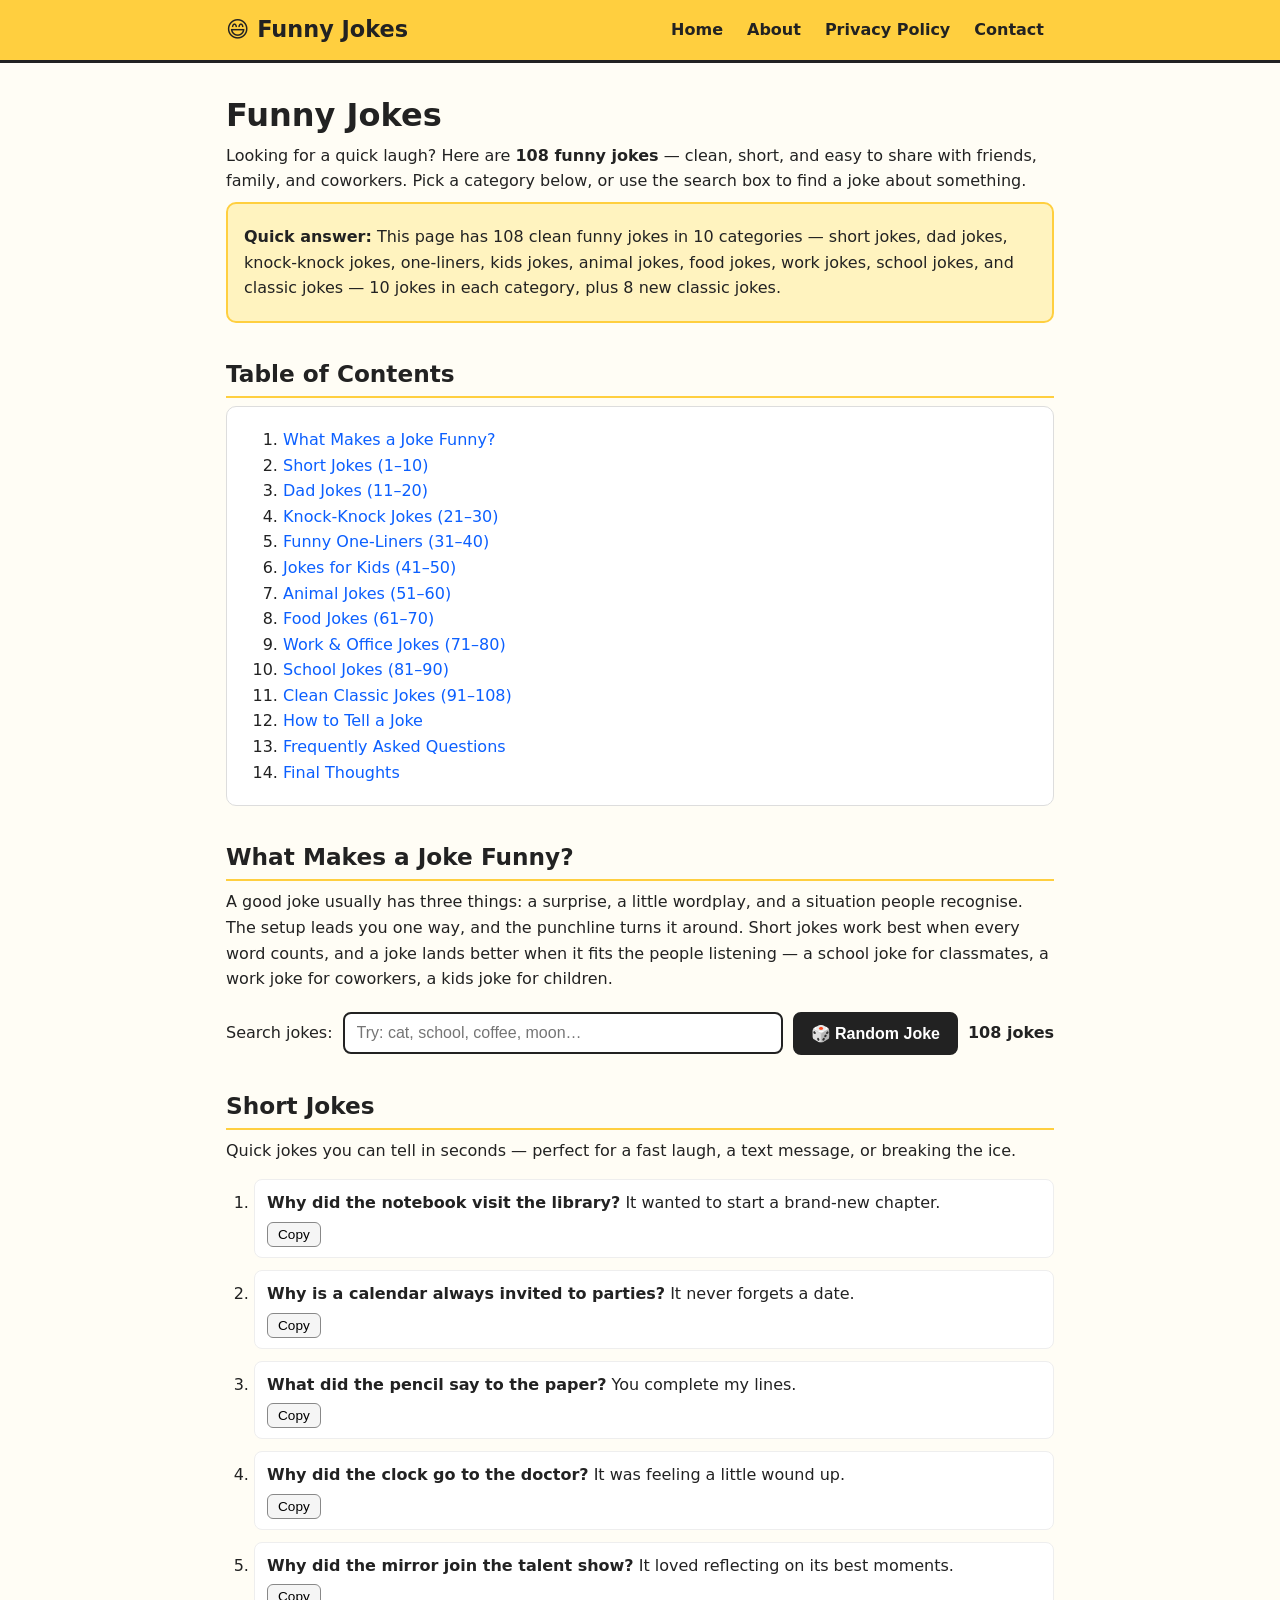
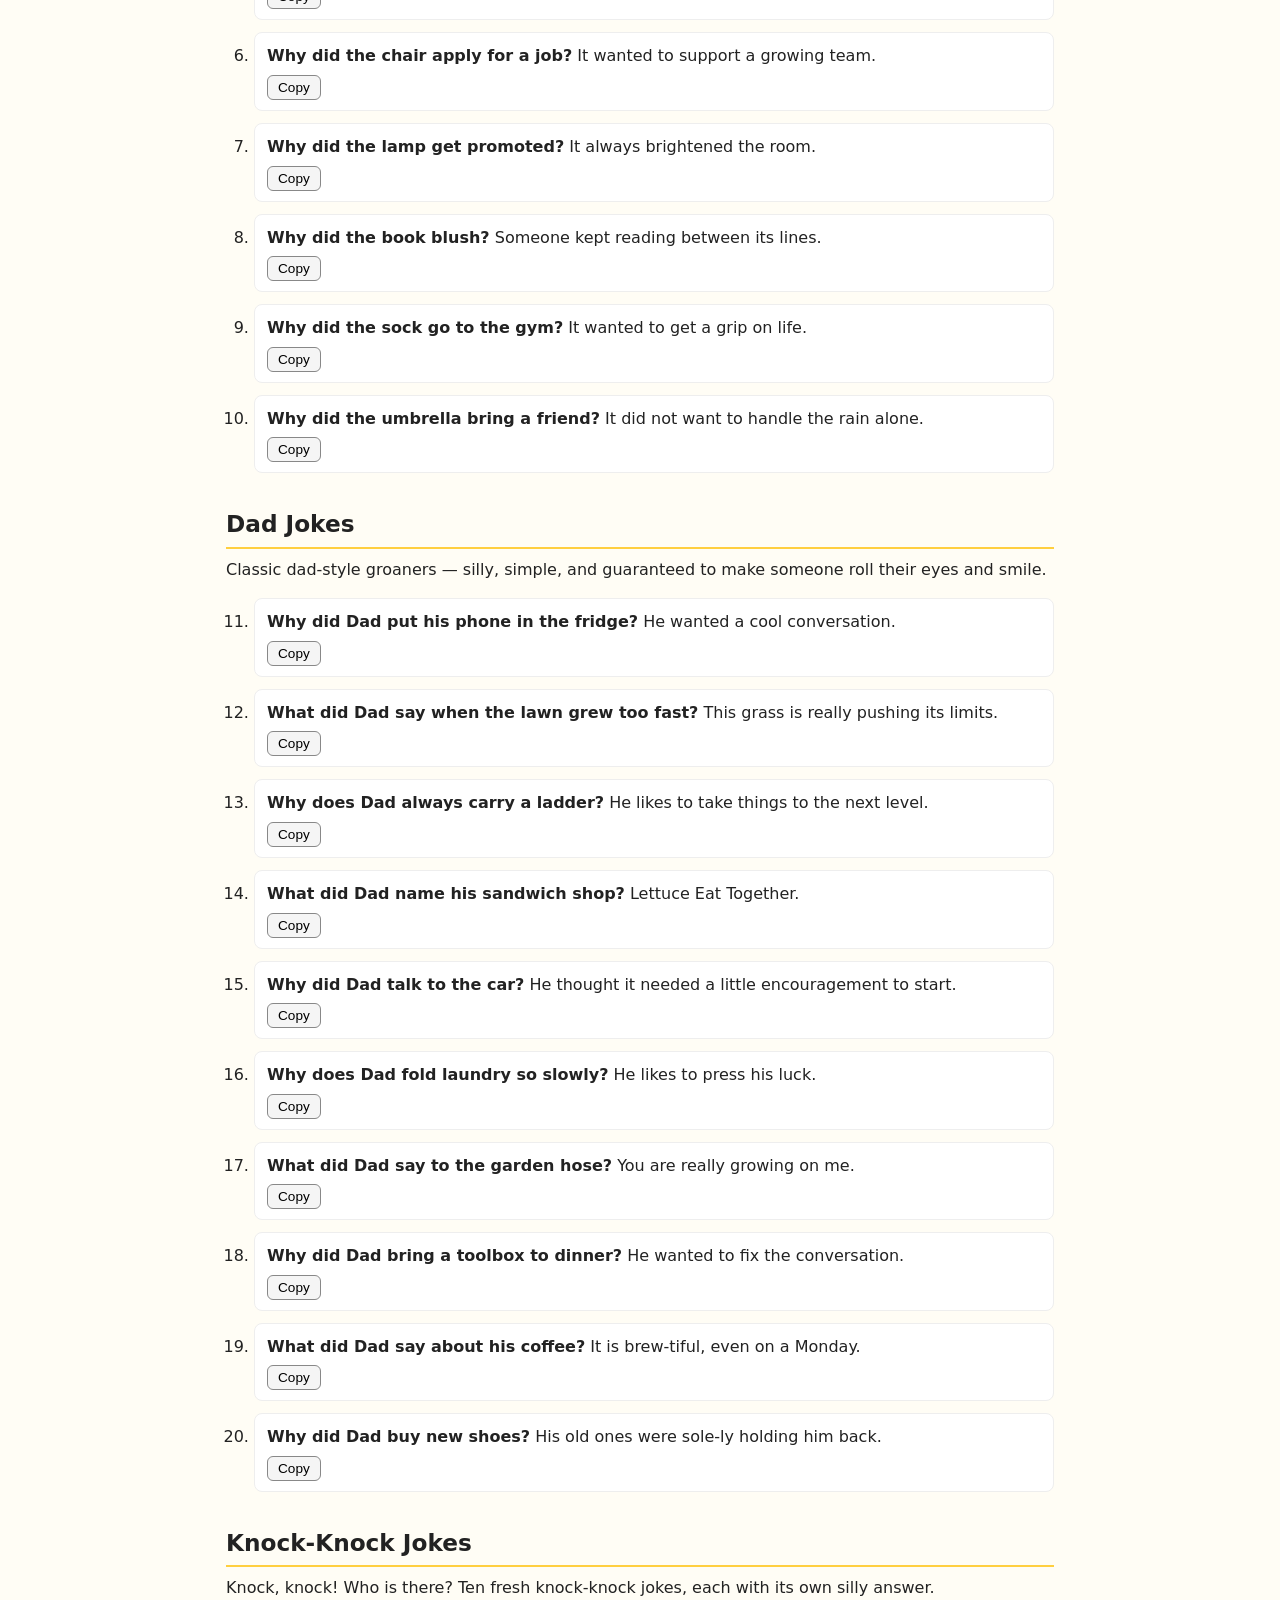
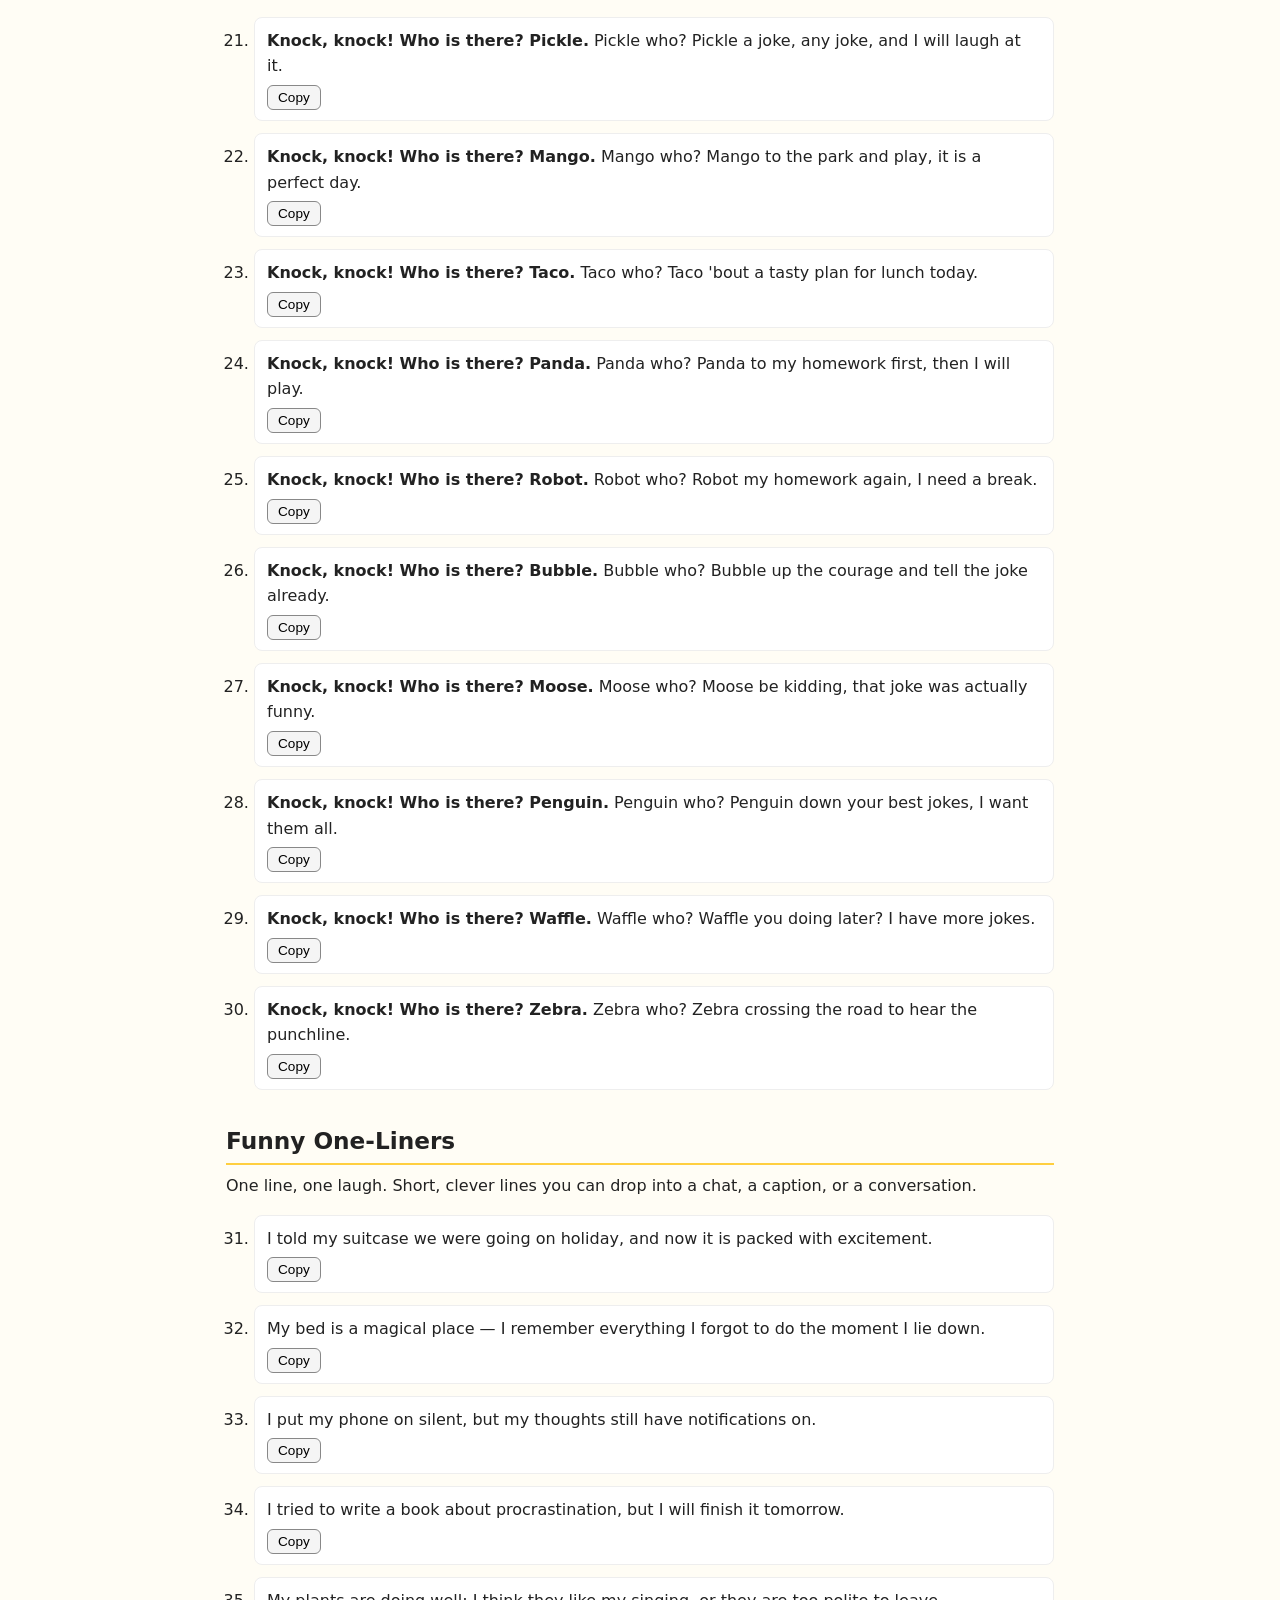
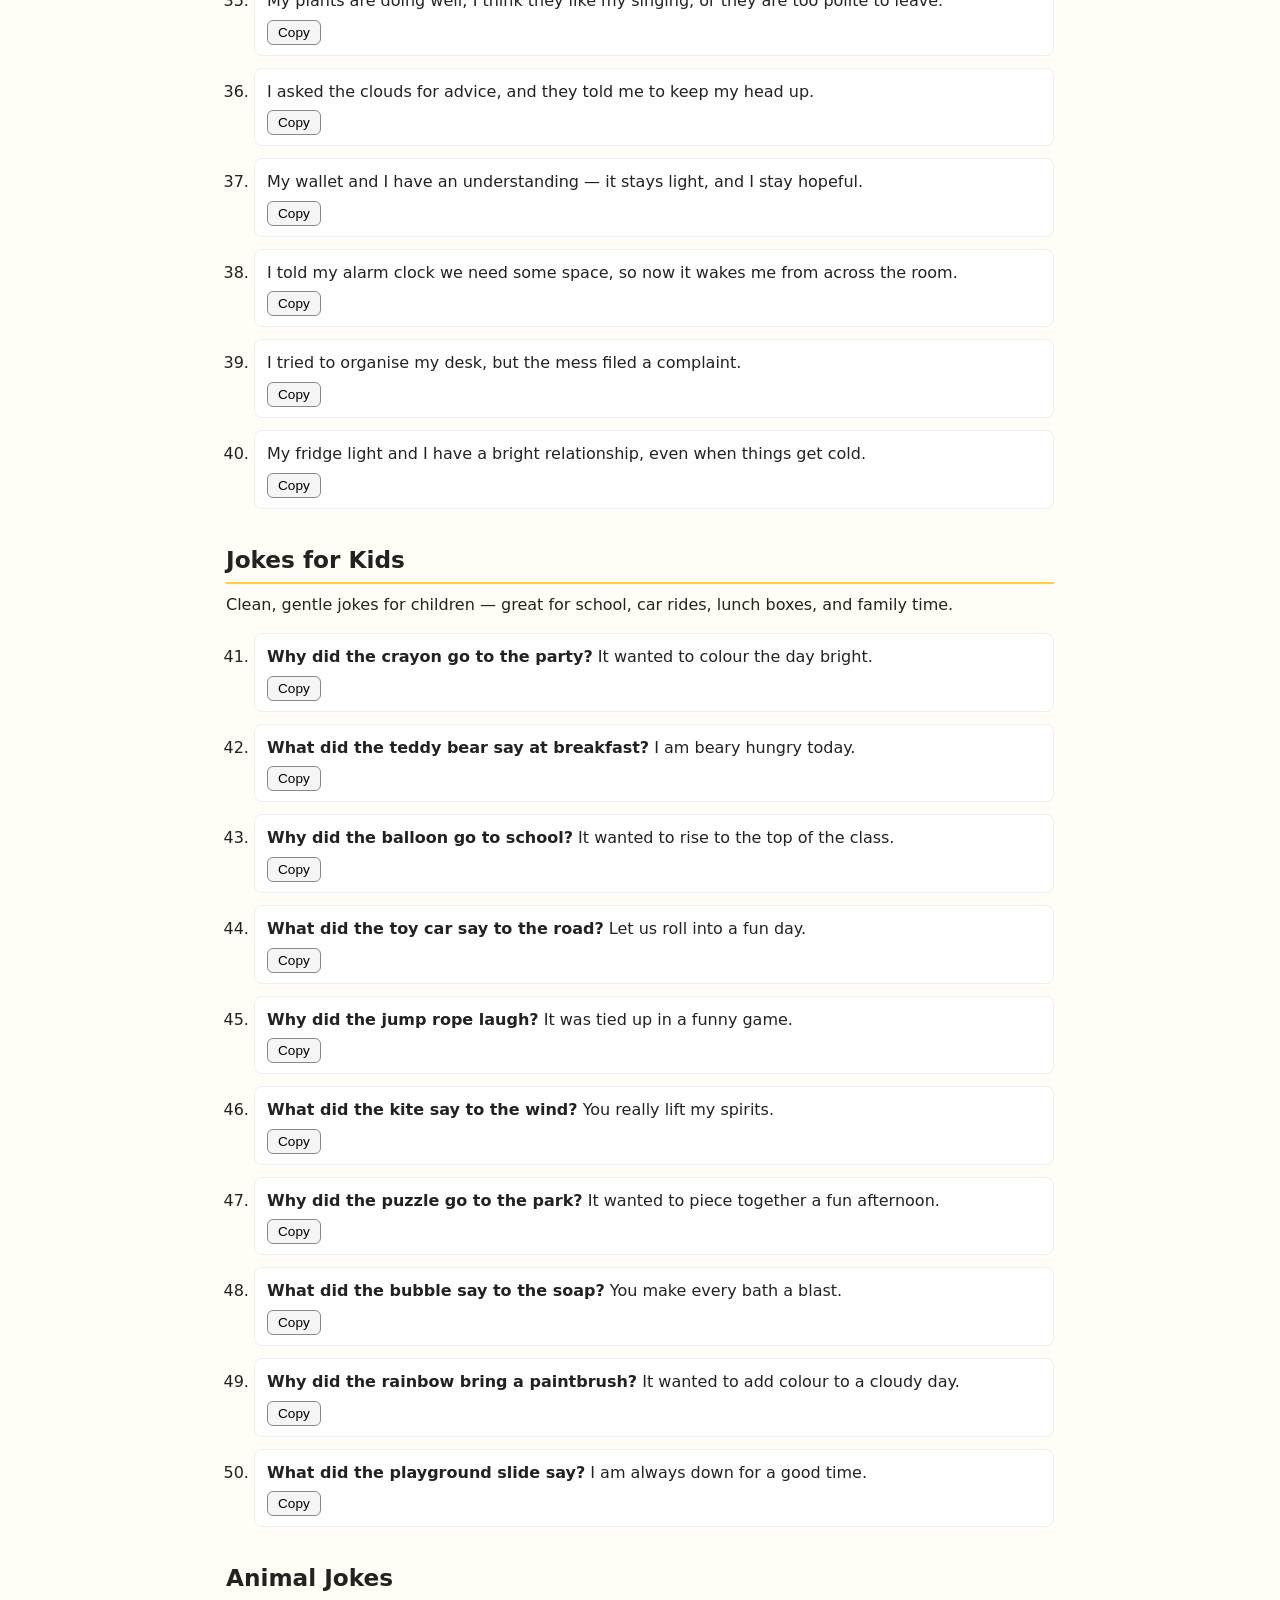
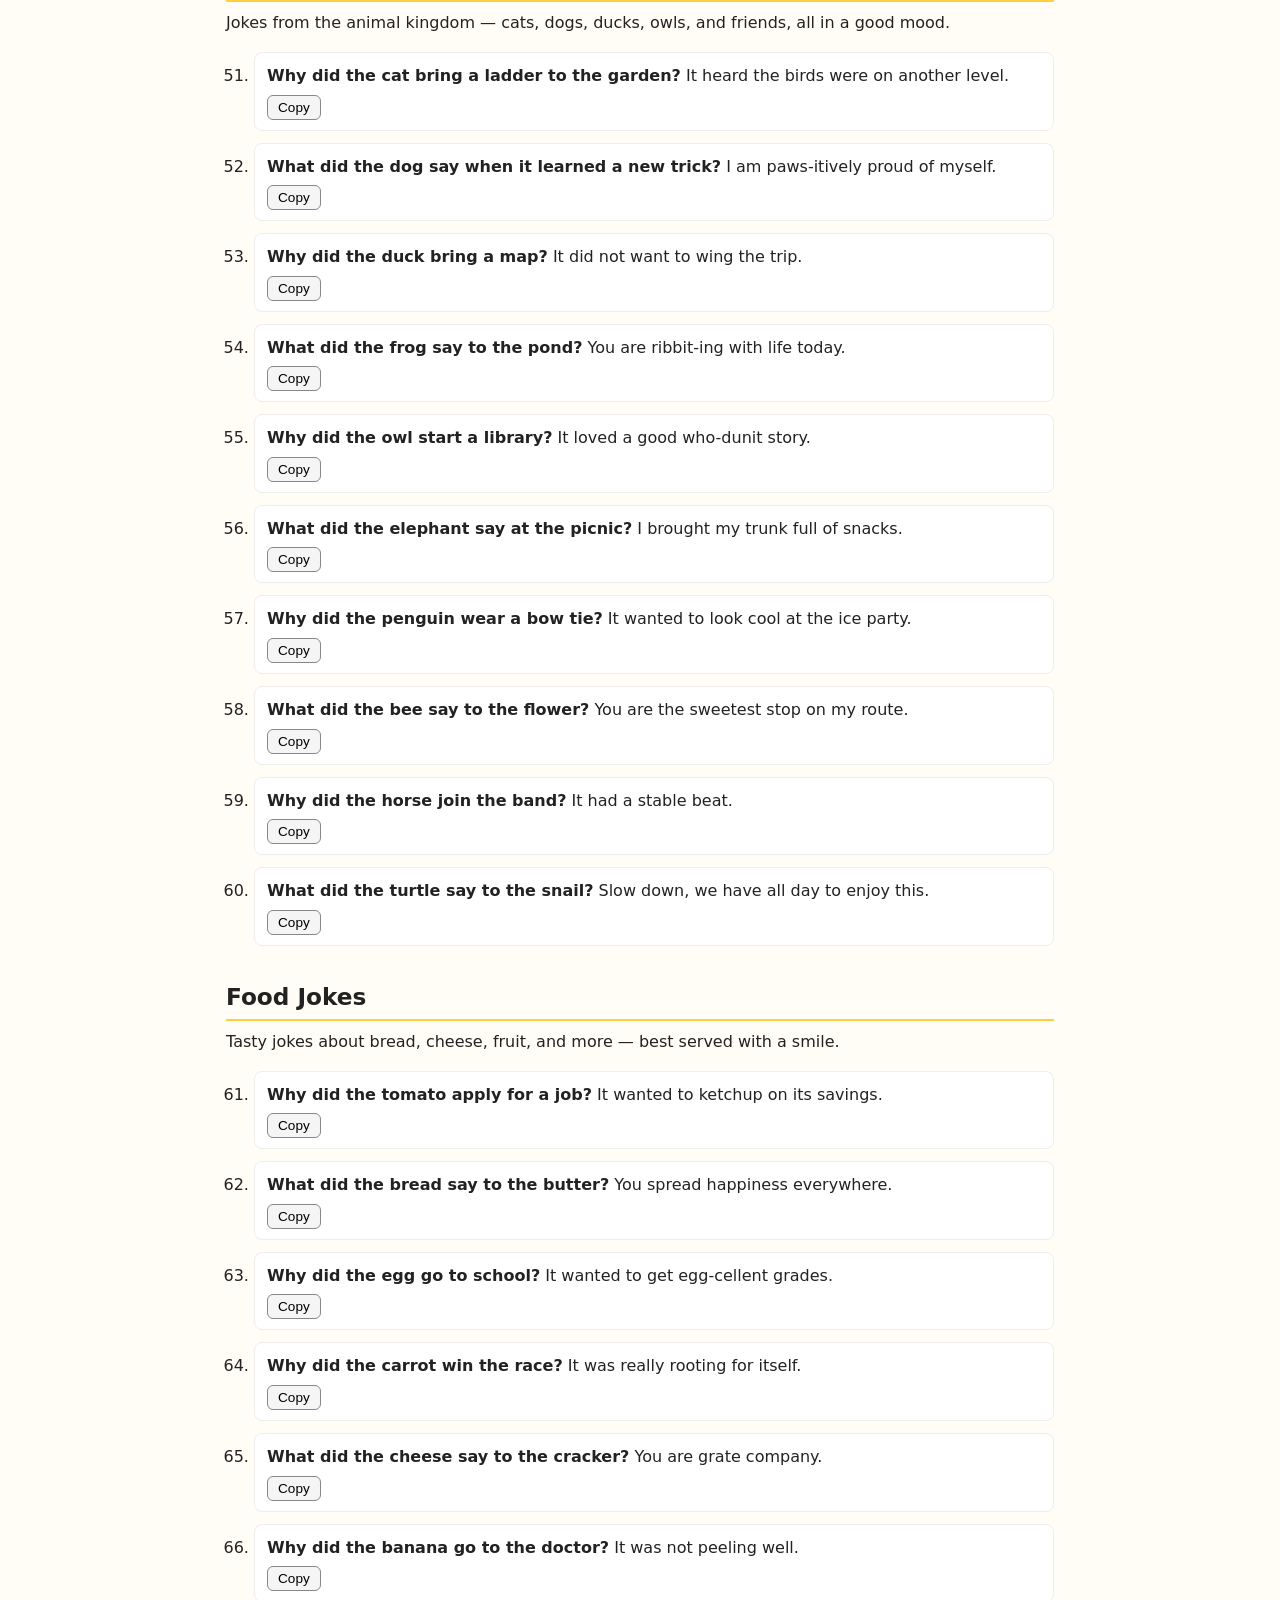
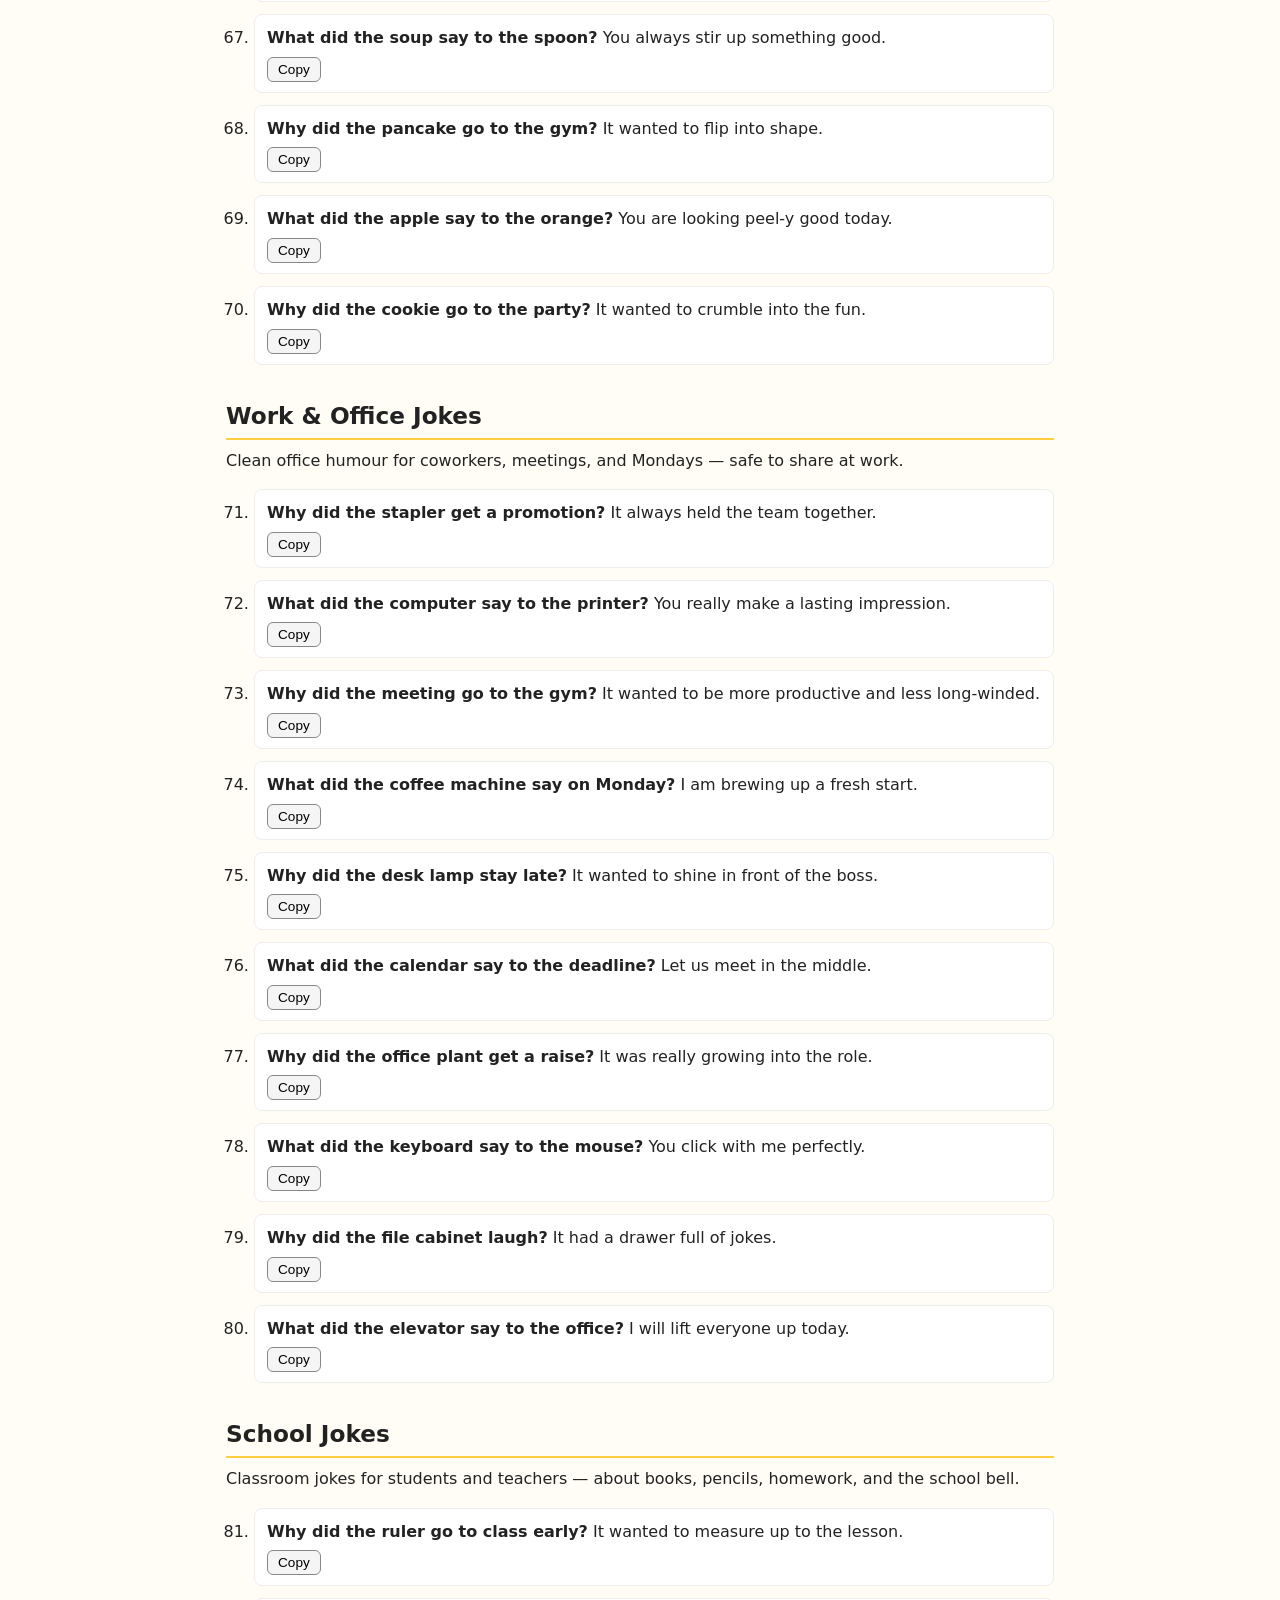
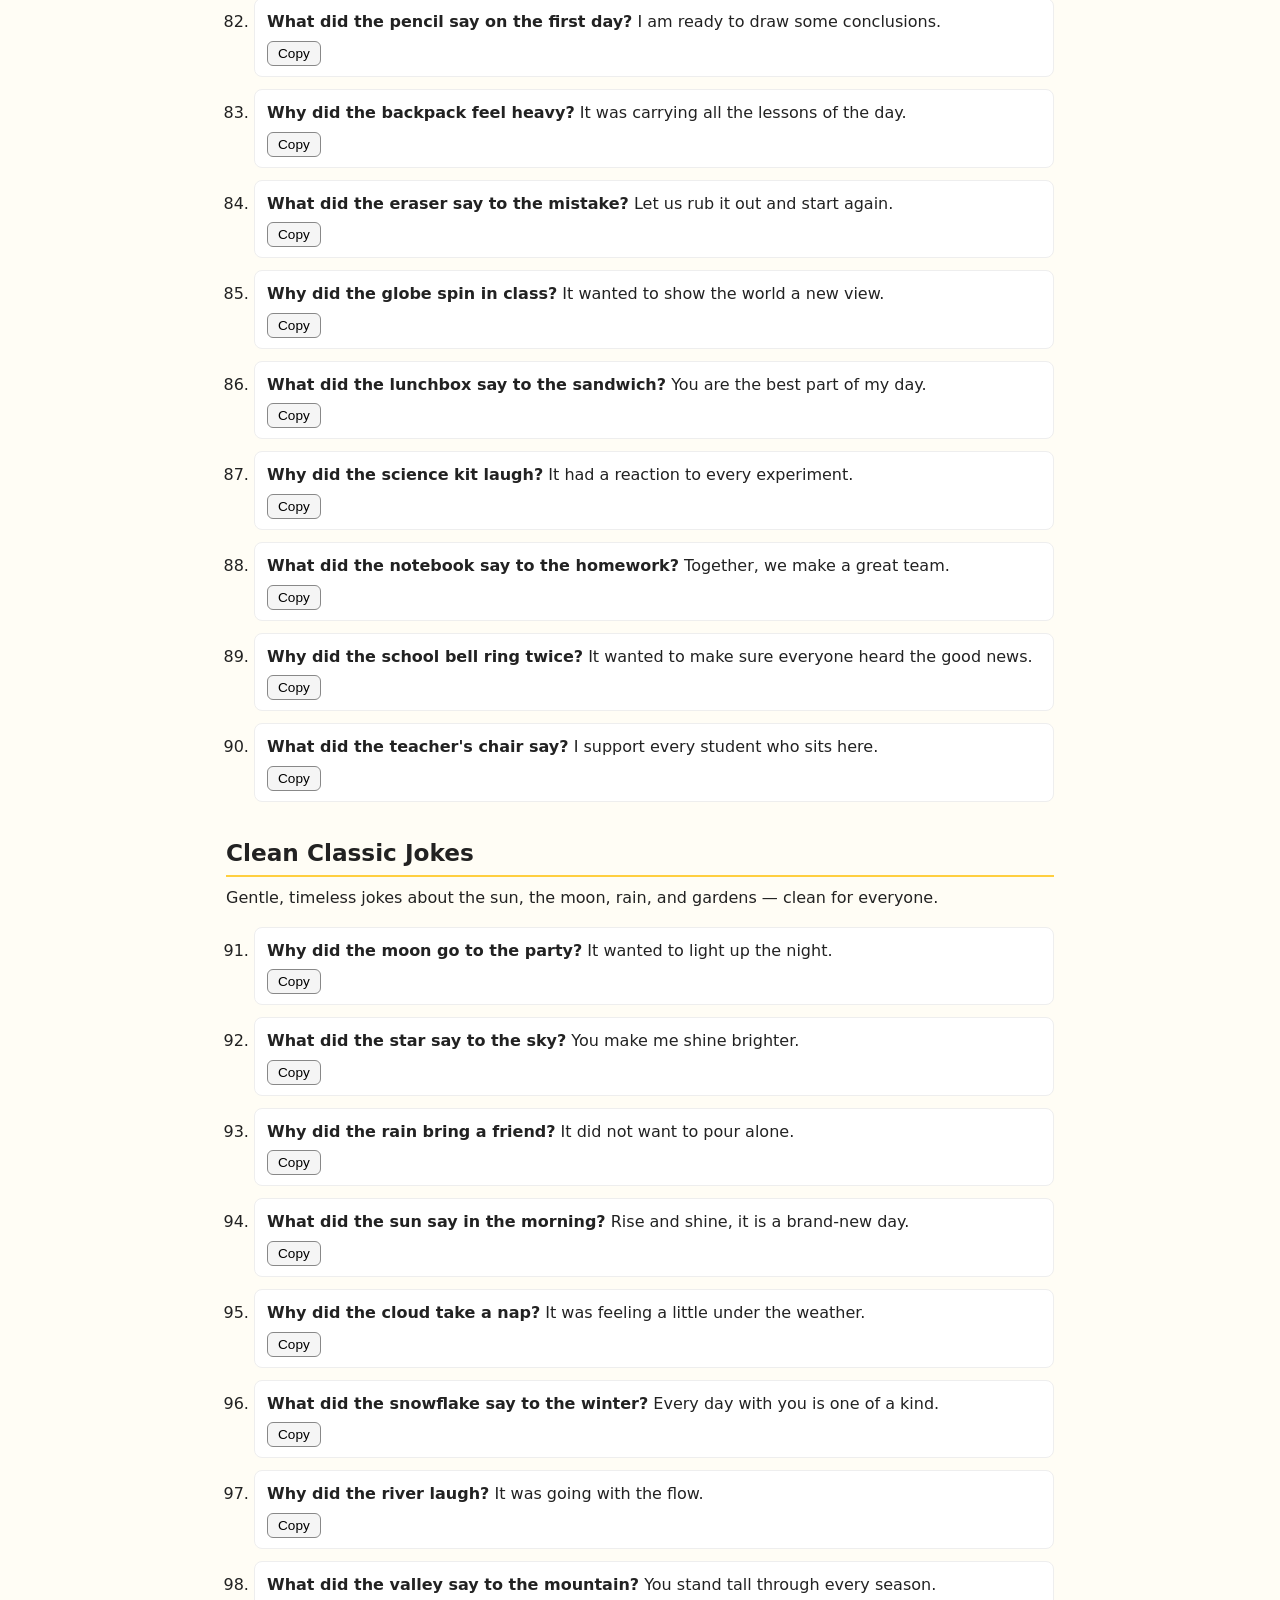
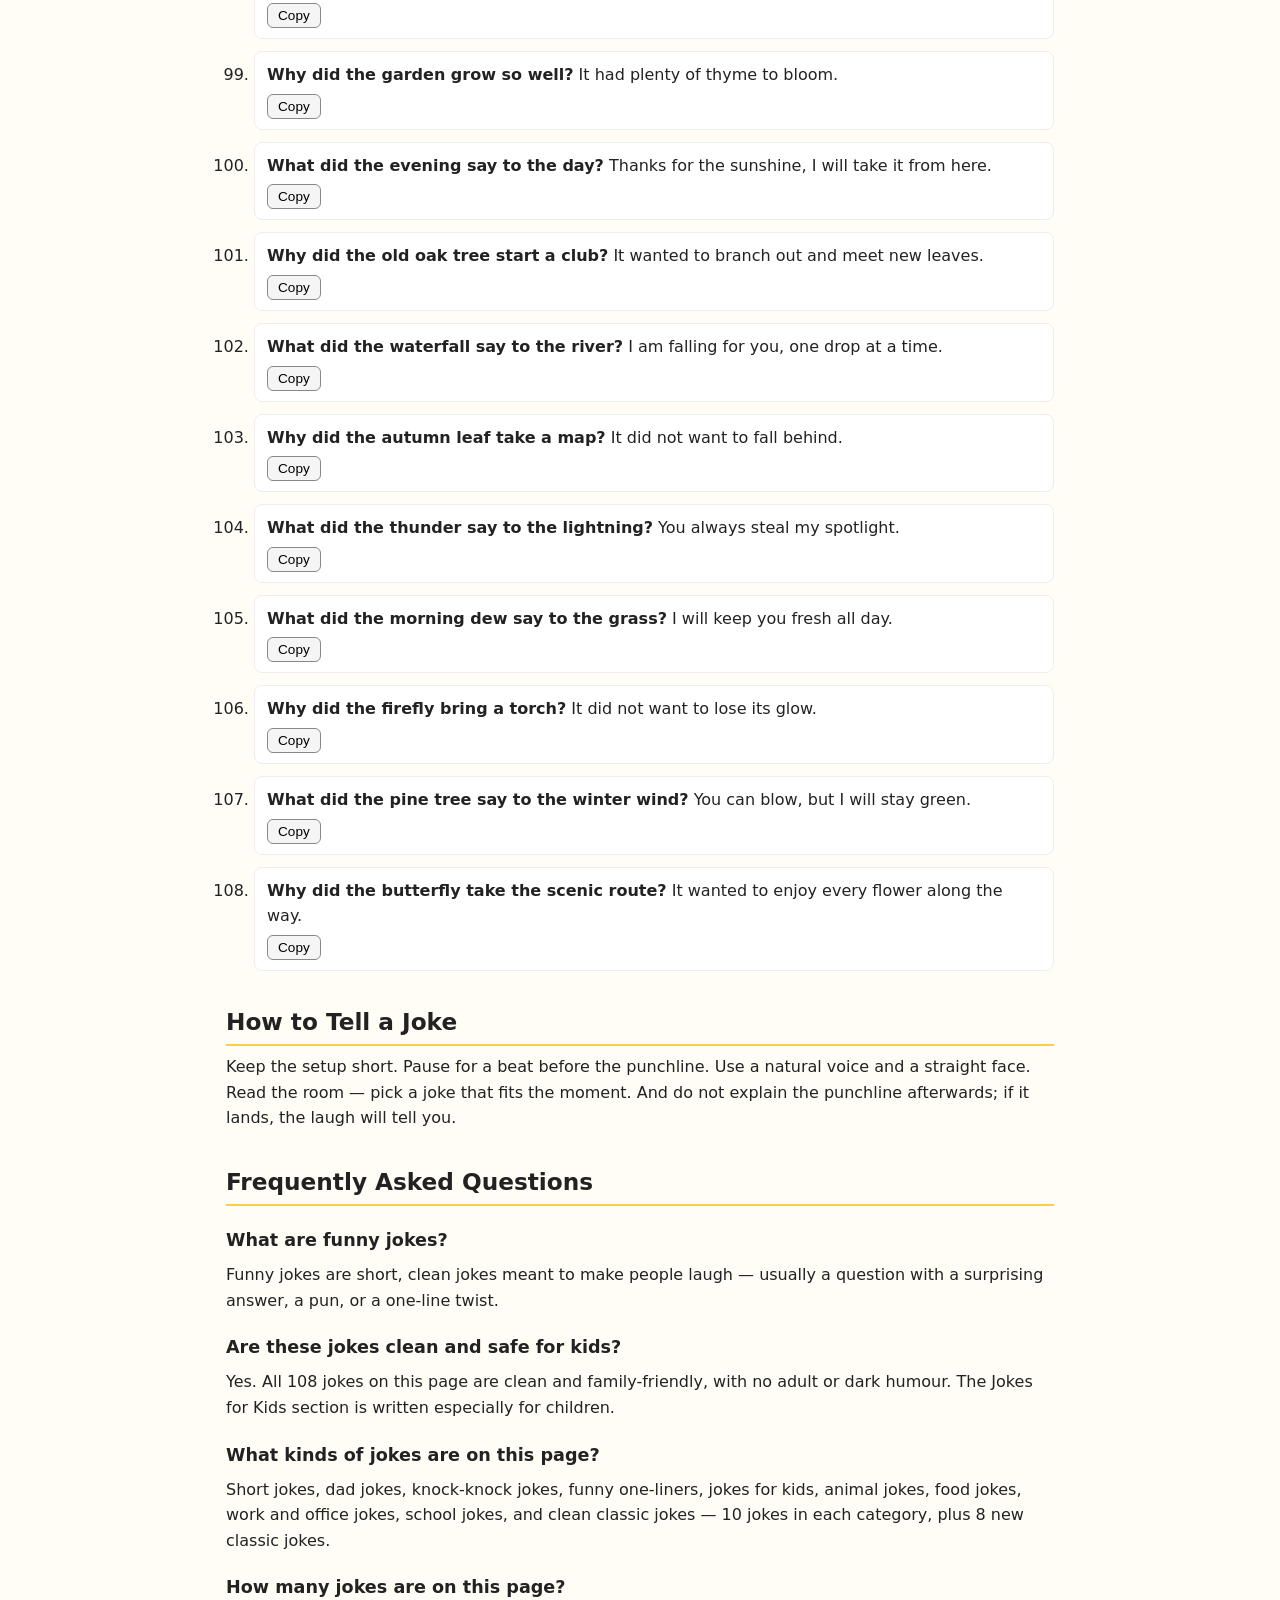
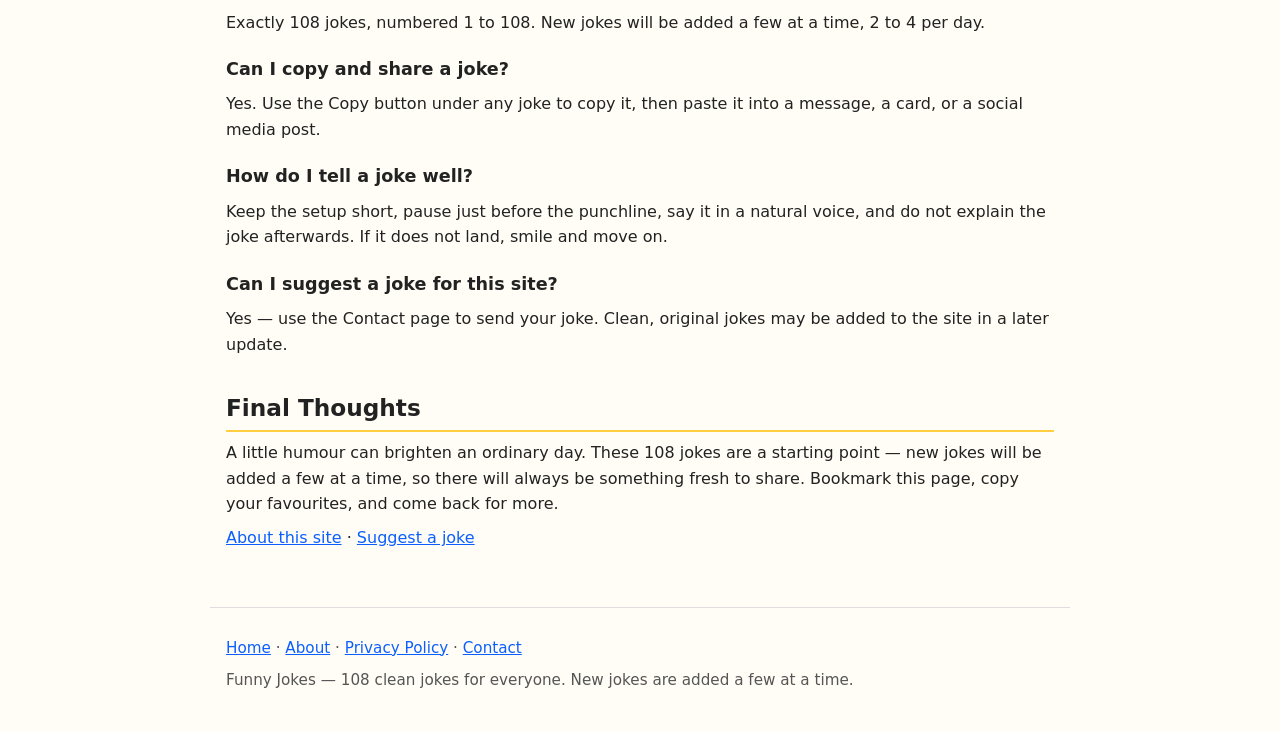
==== commit 0e703c5f: "Jokes 105-108: 4 new clean classic jokes (total 104 to 108)" ====
--- a/index.html
+++ b/index.html
@@ -3,9 +3,9 @@
 <head>
 <meta charset="UTF-8">
 <meta name="viewport" content="width=device-width, initial-scale=1.0">
-<title>104 Funny Jokes | Clean, Short, Dad, Knock-Knock &amp; One-Liners</title>
-<meta name="description" content="104 clean funny jokes in 10 categories: short jokes, dad jokes, knock-knock jokes, one-liners, kids jokes, animal jokes, food jokes, work jokes, school jokes and classic jokes.">
-<link rel="canonical" href="https://funny-jokes-blog.vercel.app/">
+<title>108 Funny Jokes | Clean, Short, Dad, Knock-Knock &amp; One-Liners</title>
+<meta name="description" content="108 clean funny jokes in 10 categories: short jokes, dad jokes, knock-knock jokes, one-liners, kids jokes, animal jokes, food jokes, work jokes, school jokes and classic jokes.">
+<link rel="canonical" href="https://funnyjokeshub.vercel.app/">
 <meta name="google-site-verification" content="F35rqbBVg6ENbyYrUl2NkJEeMcFJ85l4w1VI4RaCMEo" />
 <link rel="stylesheet" href="style.css">
 <script type="application/ld+json">
@@ -26,7 +26,7 @@
       "name": "Are these jokes clean and safe for kids?",
       "acceptedAnswer": {
         "@type": "Answer",
-        "text": "Yes. All 104 jokes on this page are clean and family-friendly, with no adult or dark humour. The Jokes for Kids section is written especially for children."
+        "text": "Yes. All 108 jokes on this page are clean and family-friendly, with no adult or dark humour. The Jokes for Kids section is written especially for children."
       }
     },
     {
@@ -34,7 +34,7 @@
       "name": "What kinds of jokes are on this page?",
       "acceptedAnswer": {
         "@type": "Answer",
-        "text": "Short jokes, dad jokes, knock-knock jokes, funny one-liners, jokes for kids, animal jokes, food jokes, work and office jokes, school jokes, and clean classic jokes \u2014 10 jokes in each category, plus 4 new classic jokes."
+        "text": "Short jokes, dad jokes, knock-knock jokes, funny one-liners, jokes for kids, animal jokes, food jokes, work and office jokes, school jokes, and clean classic jokes \u2014 10 jokes in each category, plus 8 new classic jokes."
       }
     },
     {
@@ -42,7 +42,7 @@
       "name": "How many jokes are on this page?",
       "acceptedAnswer": {
         "@type": "Answer",
-        "text": "Exactly 104 jokes, numbered 1 to 104. New jokes will be added a few at a time, 2 to 4 per day."
+        "text": "Exactly 108 jokes, numbered 1 to 108. New jokes will be added a few at a time, 2 to 4 per day."
       }
     },
     {
@@ -78,8 +78,8 @@
 <main>
 <h1>Funny Jokes</h1>
 
-<p>Looking for a quick laugh? Here are <strong>104 funny jokes</strong> — clean, short, and easy to share with friends, family, and coworkers. Pick a category below, or use the search box to find a joke about something.</p>
-<div class="quick-answer"><p><strong>Quick answer:</strong> This page has 104 clean funny jokes in 10 categories — short jokes, dad jokes, knock-knock jokes, one-liners, kids jokes, animal jokes, food jokes, work jokes, school jokes, and classic jokes — 10 jokes in each category, plus 4 new classic jokes.</p></div>
+<p>Looking for a quick laugh? Here are <strong>108 funny jokes</strong> — clean, short, and easy to share with friends, family, and coworkers. Pick a category below, or use the search box to find a joke about something.</p>
+<div class="quick-answer"><p><strong>Quick answer:</strong> This page has 108 clean funny jokes in 10 categories — short jokes, dad jokes, knock-knock jokes, one-liners, kids jokes, animal jokes, food jokes, work jokes, school jokes, and classic jokes — 10 jokes in each category, plus 8 new classic jokes.</p></div>
 <h2 id="contents">Table of Contents</h2>
 <nav class="toc" aria-label="Table of contents"><ol>
 <li><a href="#what-makes-a-joke-funny">What Makes a Joke Funny?</a></li>
@@ -92,7 +92,7 @@
 <li><a href="#food-jokes">Food Jokes (61–70)</a></li>
 <li><a href="#work-office-jokes">Work &amp; Office Jokes (71–80)</a></li>
 <li><a href="#school-jokes">School Jokes (81–90)</a></li>
-<li><a href="#clean-classic-jokes">Clean Classic Jokes (91–104)</a></li>
+<li><a href="#clean-classic-jokes">Clean Classic Jokes (91–108)</a></li>
 <li><a href="#how-to-tell-a-joke">How to Tell a Joke</a></li>
 <li><a href="#faq">Frequently Asked Questions</a></li>
 <li><a href="#final-thoughts">Final Thoughts</a></li>
@@ -103,7 +103,7 @@
 <label for="search">Search jokes:</label>
 <input type="search" id="search" placeholder="Try: cat, school, coffee, moon…" aria-label="Search jokes">
 <button class="random-btn" id="random-btn" type="button">🎲 Random Joke</button>
-<span class="search-count" id="search-count" aria-live="polite">104 jokes</span>
+<span class="search-count" id="search-count" aria-live="polite">108 jokes</span>
 </div>
 <section class="category" id="short-jokes" aria-labelledby="short-jokes-heading">
 <h2 id="short-jokes-heading">Short Jokes</h2>
@@ -258,18 +258,22 @@
 <li class="joke" id="joke-102"><span class="joke-text"><strong>What did the waterfall say to the river?</strong> I am falling for you, one drop at a time.</span> <button class="copy-btn" type="button" aria-label="Copy joke 102">Copy</button></li>
 <li class="joke" id="joke-103"><span class="joke-text"><strong>Why did the autumn leaf take a map?</strong> It did not want to fall behind.</span> <button class="copy-btn" type="button" aria-label="Copy joke 103">Copy</button></li>
 <li class="joke" id="joke-104"><span class="joke-text"><strong>What did the thunder say to the lightning?</strong> You always steal my spotlight.</span> <button class="copy-btn" type="button" aria-label="Copy joke 104">Copy</button></li>
+<li class="joke" id="joke-105"><span class="joke-text"><strong>What did the morning dew say to the grass?</strong> I will keep you fresh all day.</span> <button class="copy-btn" type="button" aria-label="Copy joke 105">Copy</button></li>
+<li class="joke" id="joke-106"><span class="joke-text"><strong>Why did the firefly bring a torch?</strong> It did not want to lose its glow.</span> <button class="copy-btn" type="button" aria-label="Copy joke 106">Copy</button></li>
+<li class="joke" id="joke-107"><span class="joke-text"><strong>What did the pine tree say to the winter wind?</strong> You can blow, but I will stay green.</span> <button class="copy-btn" type="button" aria-label="Copy joke 107">Copy</button></li>
+<li class="joke" id="joke-108"><span class="joke-text"><strong>Why did the butterfly take the scenic route?</strong> It wanted to enjoy every flower along the way.</span> <button class="copy-btn" type="button" aria-label="Copy joke 108">Copy</button></li>
 </ol>
 </section>
 <!-- ADD NEW JOKES HERE (101+): add a new joke list item with id joke-101 at the end of this last list, keep numbering continuous, and update the title, H1, meta description, and joke total on this page. Add only 2-4 jokes per day. -->
 <h2 id="how-to-tell-a-joke">How to Tell a Joke</h2>
 <p>Keep the setup short. Pause for a beat before the punchline. Use a natural voice and a straight face. Read the room — pick a joke that fits the moment. And do not explain the punchline afterwards; if it lands, the laugh will tell you.</p>
 <h2 id="faq">Frequently Asked Questions</h2>
-<div class="faq-item"><h3>What are funny jokes?</h3><p>Funny jokes are short, clean jokes meant to make people laugh — usually a question with a surprising answer, a pun, or a one-line twist.</p></div><div class="faq-item"><h3>Are these jokes clean and safe for kids?</h3><p>Yes. All 104 jokes on this page are clean and family-friendly, with no adult or dark humour. The Jokes for Kids section is written especially for children.</p></div><div class="faq-item"><h3>What kinds of jokes are on this page?</h3><p>Short jokes, dad jokes, knock-knock jokes, funny one-liners, jokes for kids, animal jokes, food jokes, work and office jokes, school jokes, and clean classic jokes — 10 jokes in each category, plus 4 new classic jokes.</p></div><div class="faq-item"><h3>How many jokes are on this page?</h3><p>Exactly 104 jokes, numbered 1 to 104. New jokes will be added a few at a time, 2 to 4 per day.</p></div><div class="faq-item"><h3>Can I copy and share a joke?</h3><p>Yes. Use the Copy button under any joke to copy it, then paste it into a message, a card, or a social media post.</p></div><div class="faq-item"><h3>How do I tell a joke well?</h3><p>Keep the setup short, pause just before the punchline, say it in a natural voice, and do not explain the joke afterwards. If it does not land, smile and move on.</p></div><div class="faq-item"><h3>Can I suggest a joke for this site?</h3><p>Yes — use the Contact page to send your joke. Clean, original jokes may be added to the site in a later update.</p></div>
+<div class="faq-item"><h3>What are funny jokes?</h3><p>Funny jokes are short, clean jokes meant to make people laugh — usually a question with a surprising answer, a pun, or a one-line twist.</p></div><div class="faq-item"><h3>Are these jokes clean and safe for kids?</h3><p>Yes. All 108 jokes on this page are clean and family-friendly, with no adult or dark humour. The Jokes for Kids section is written especially for children.</p></div><div class="faq-item"><h3>What kinds of jokes are on this page?</h3><p>Short jokes, dad jokes, knock-knock jokes, funny one-liners, jokes for kids, animal jokes, food jokes, work and office jokes, school jokes, and clean classic jokes — 10 jokes in each category, plus 8 new classic jokes.</p></div><div class="faq-item"><h3>How many jokes are on this page?</h3><p>Exactly 108 jokes, numbered 1 to 108. New jokes will be added a few at a time, 2 to 4 per day.</p></div><div class="faq-item"><h3>Can I copy and share a joke?</h3><p>Yes. Use the Copy button under any joke to copy it, then paste it into a message, a card, or a social media post.</p></div><div class="faq-item"><h3>How do I tell a joke well?</h3><p>Keep the setup short, pause just before the punchline, say it in a natural voice, and do not explain the joke afterwards. If it does not land, smile and move on.</p></div><div class="faq-item"><h3>Can I suggest a joke for this site?</h3><p>Yes — use the Contact page to send your joke. Clean, original jokes may be added to the site in a later update.</p></div>
 <h2 id="final-thoughts">Final Thoughts</h2>
-<p>A little humour can brighten an ordinary day. These 104 jokes are a starting point — new jokes will be added a few at a time, so there will always be something fresh to share. Bookmark this page, copy your favourites, and come back for more.</p>
+<p>A little humour can brighten an ordinary day. These 108 jokes are a starting point — new jokes will be added a few at a time, so there will always be something fresh to share. Bookmark this page, copy your favourites, and come back for more.</p>
 <p><a href="about.html">About this site</a> · <a href="contact.html">Suggest a joke</a></p>
 
 </main>
-<footer><p><a href="index.html">Home</a> · <a href="about.html">About</a> · <a href="privacy-policy.html">Privacy Policy</a> · <a href="contact.html">Contact</a></p><p>Funny Jokes — 104 clean jokes for everyone. New jokes are added a few at a time.</p></footer>
+<footer><p><a href="index.html">Home</a> · <a href="about.html">About</a> · <a href="privacy-policy.html">Privacy Policy</a> · <a href="contact.html">Contact</a></p><p>Funny Jokes — 108 clean jokes for everyone. New jokes are added a few at a time.</p></footer>
 </body>
 </html>
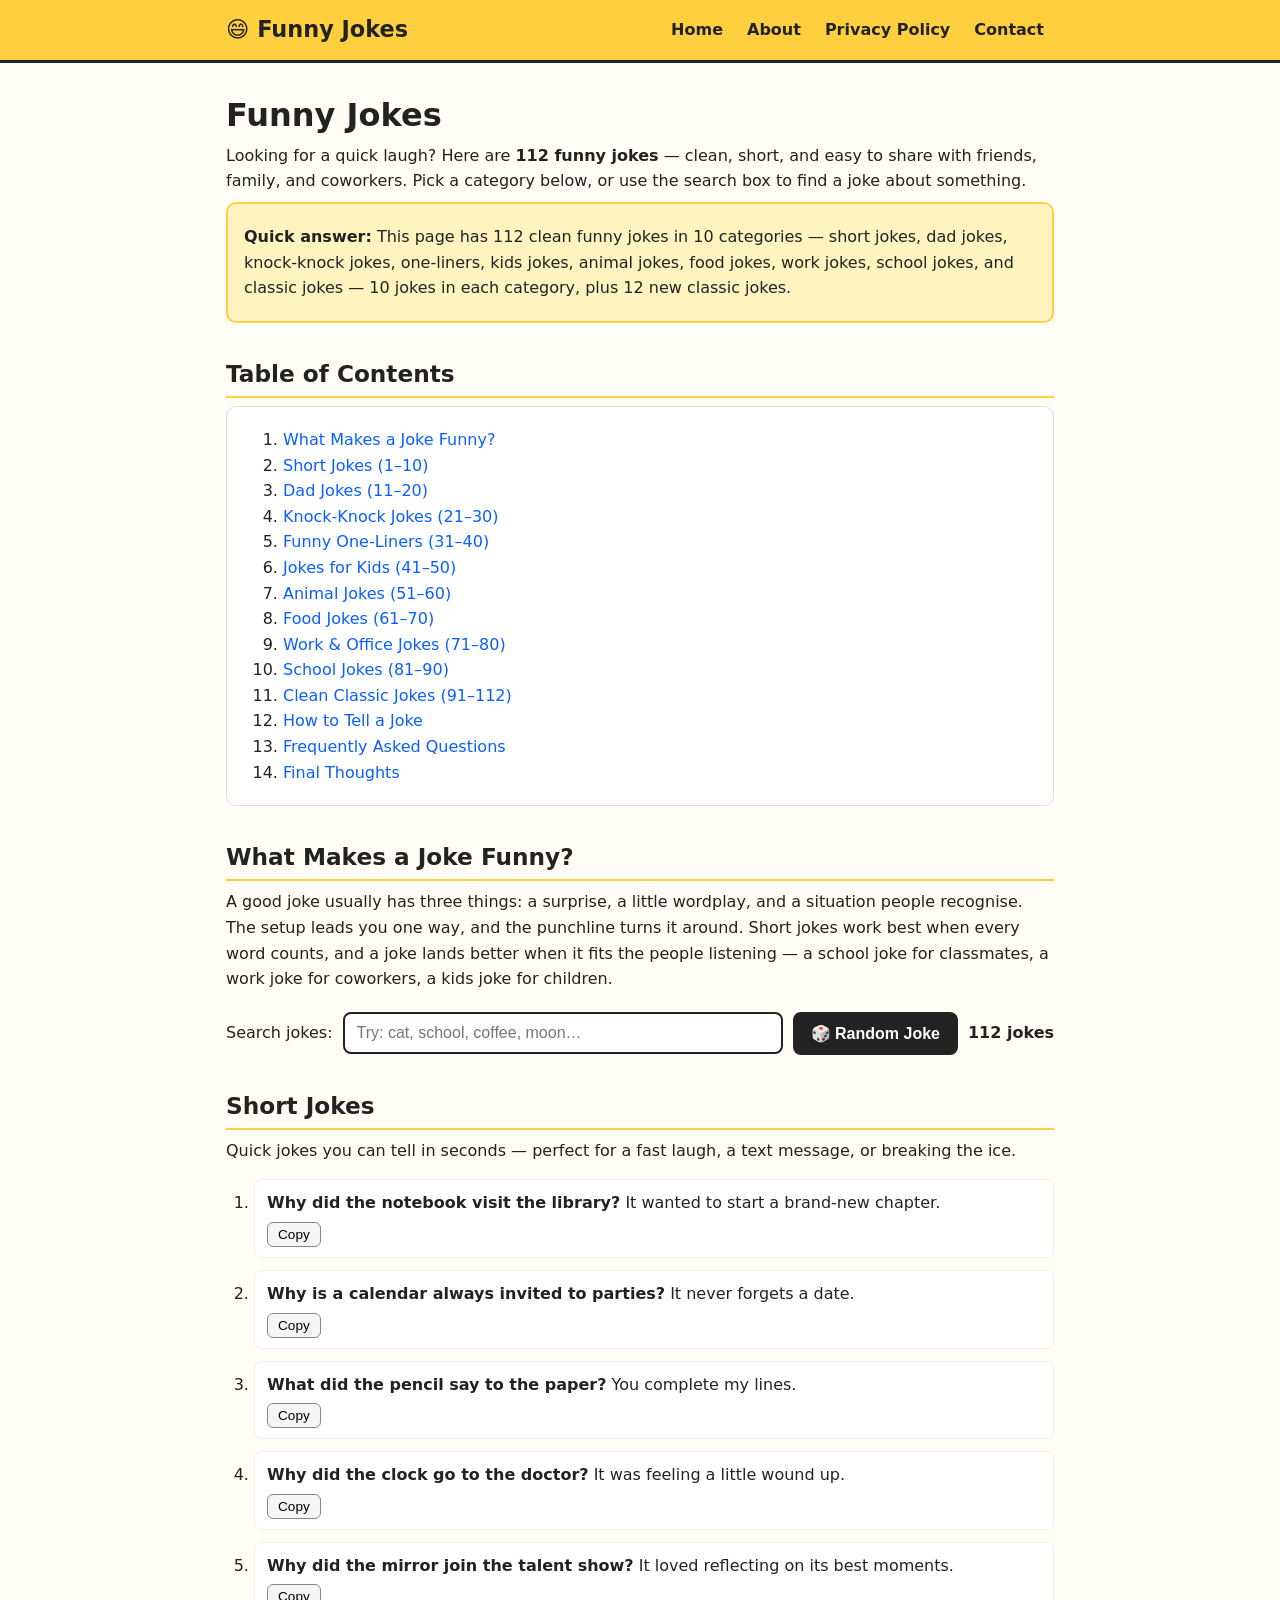
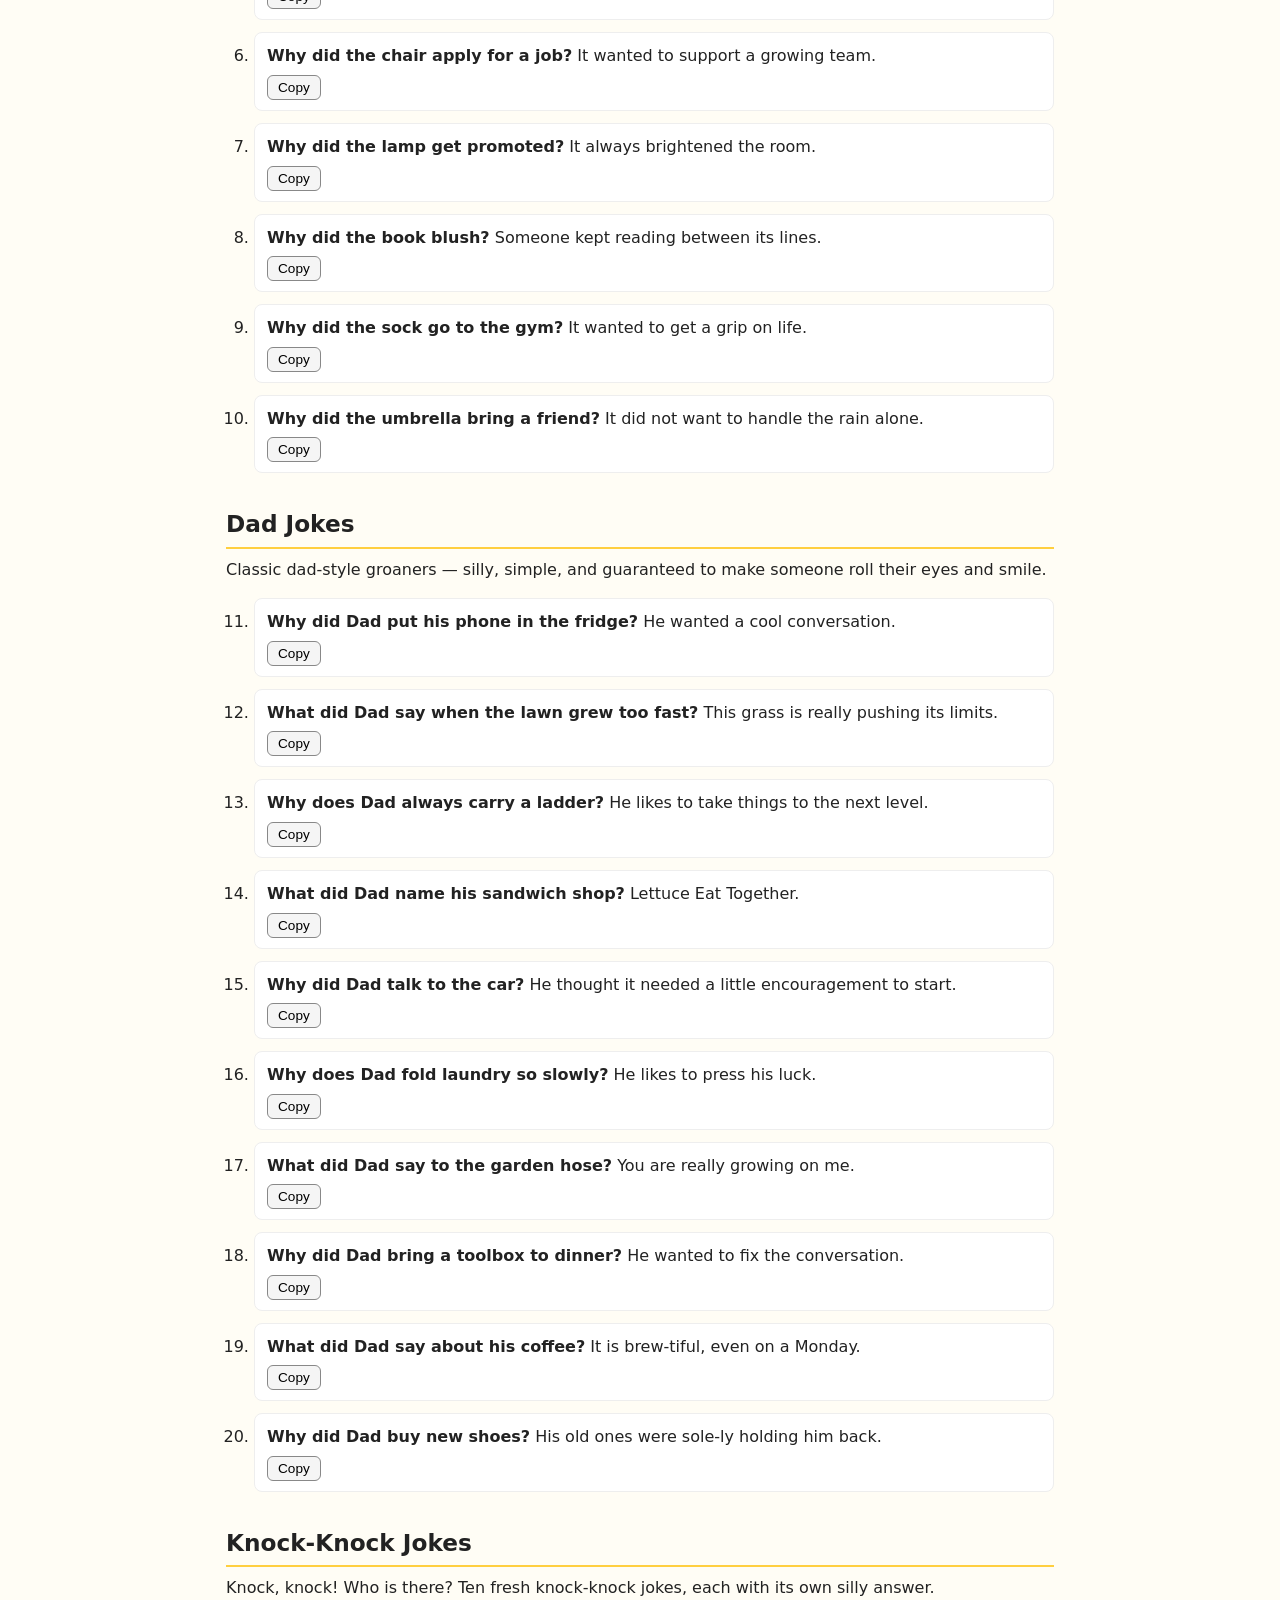
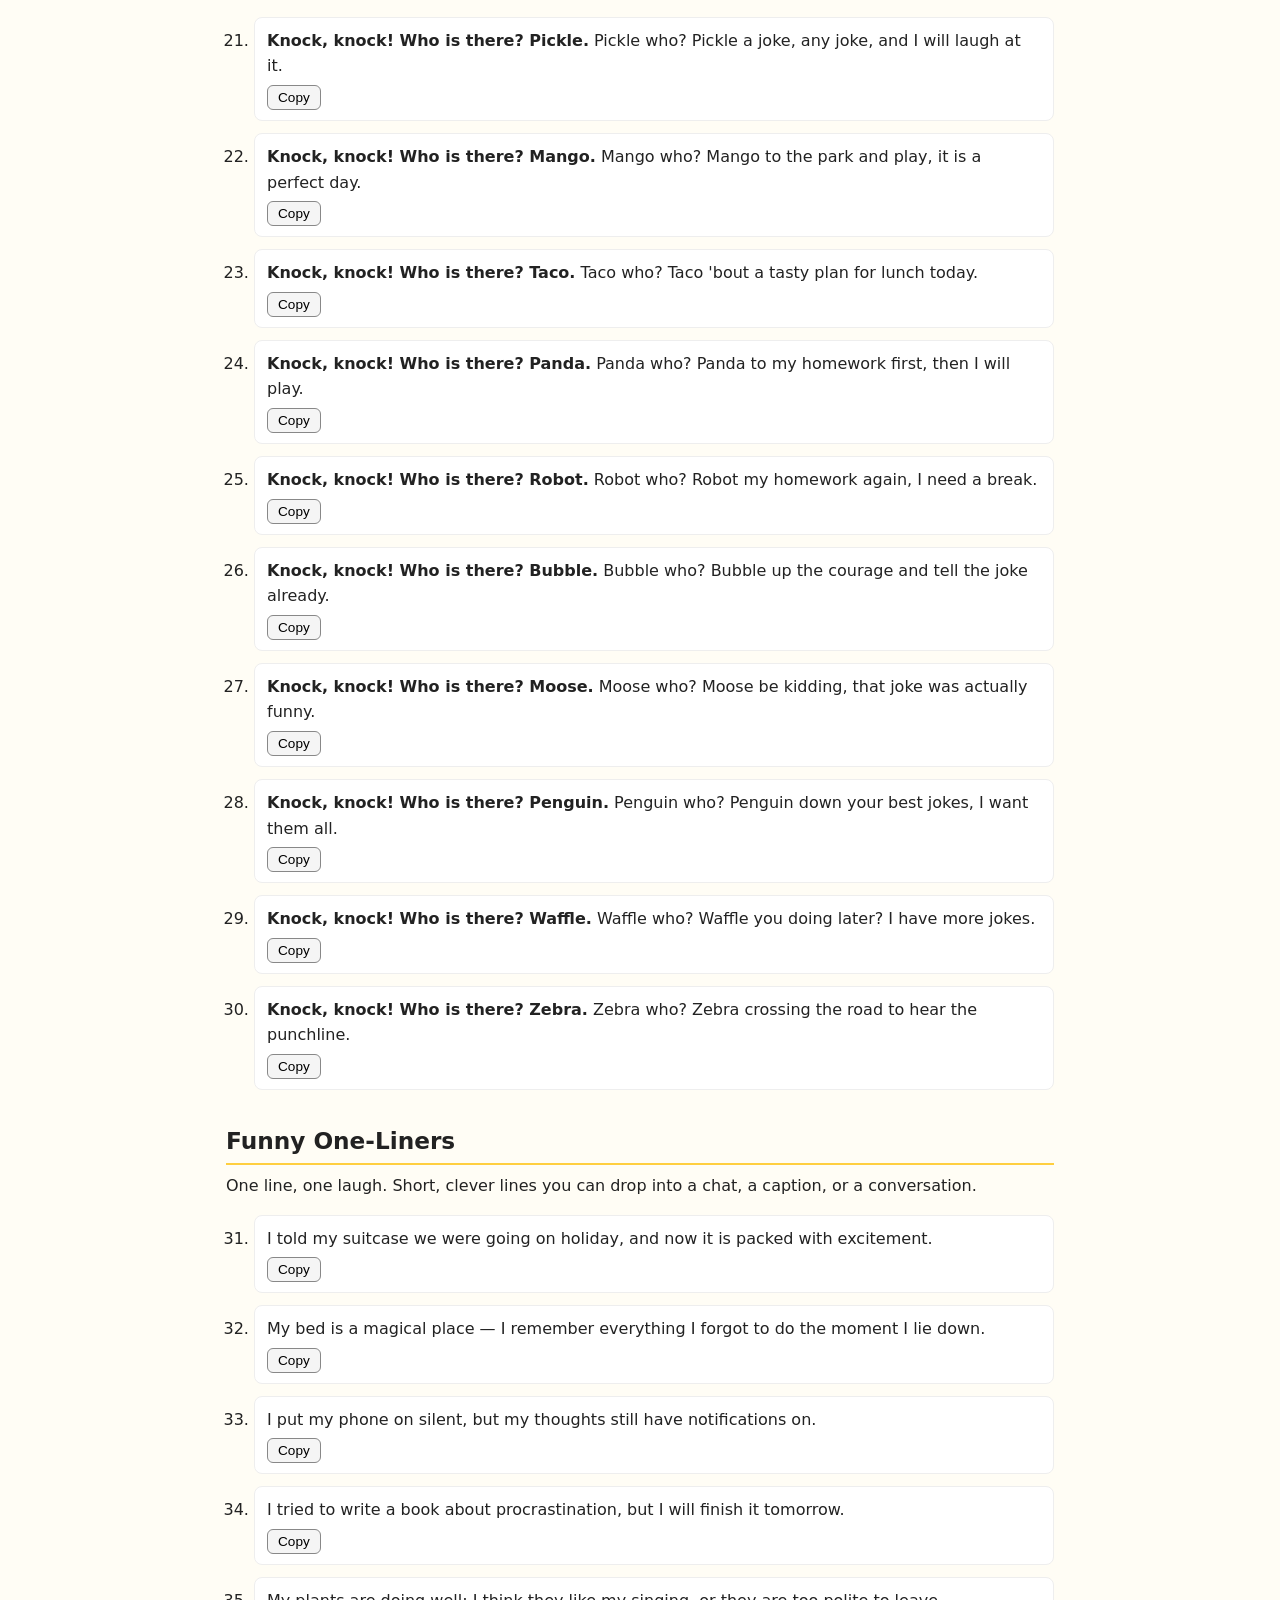
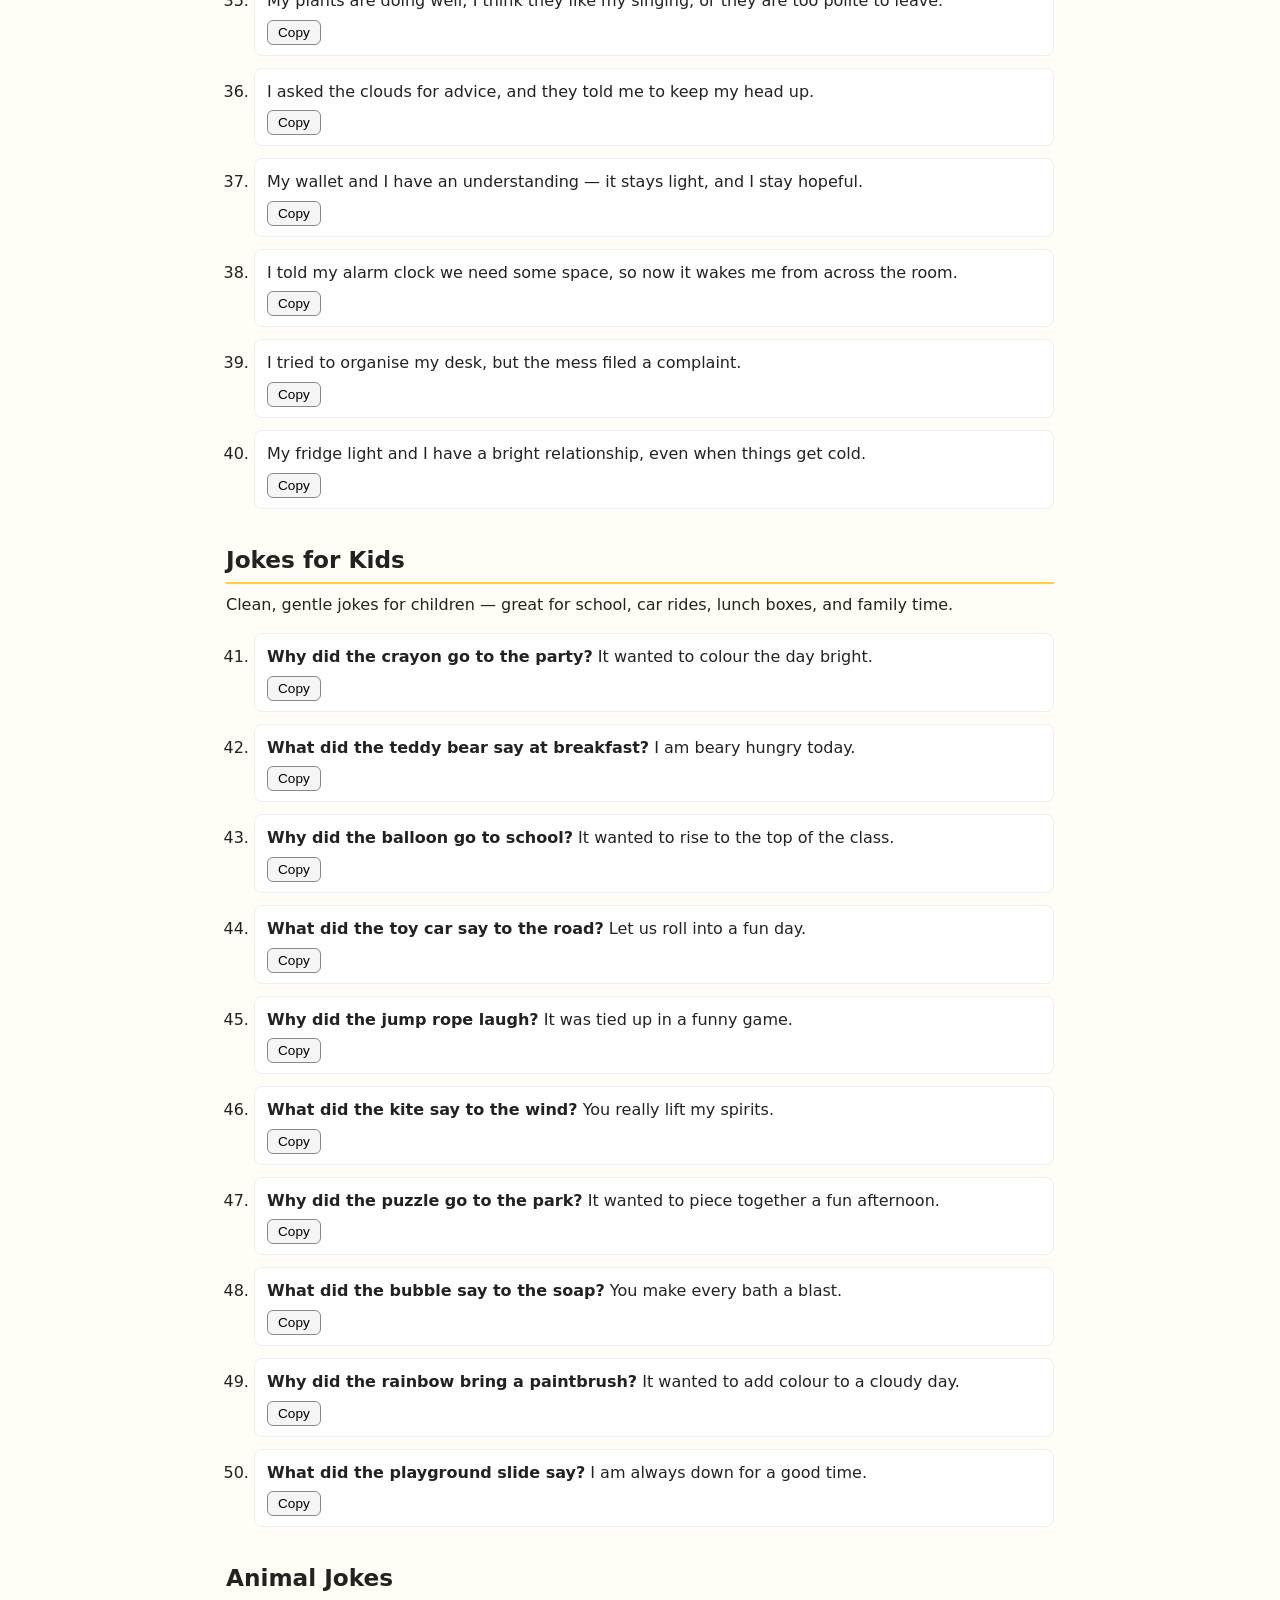
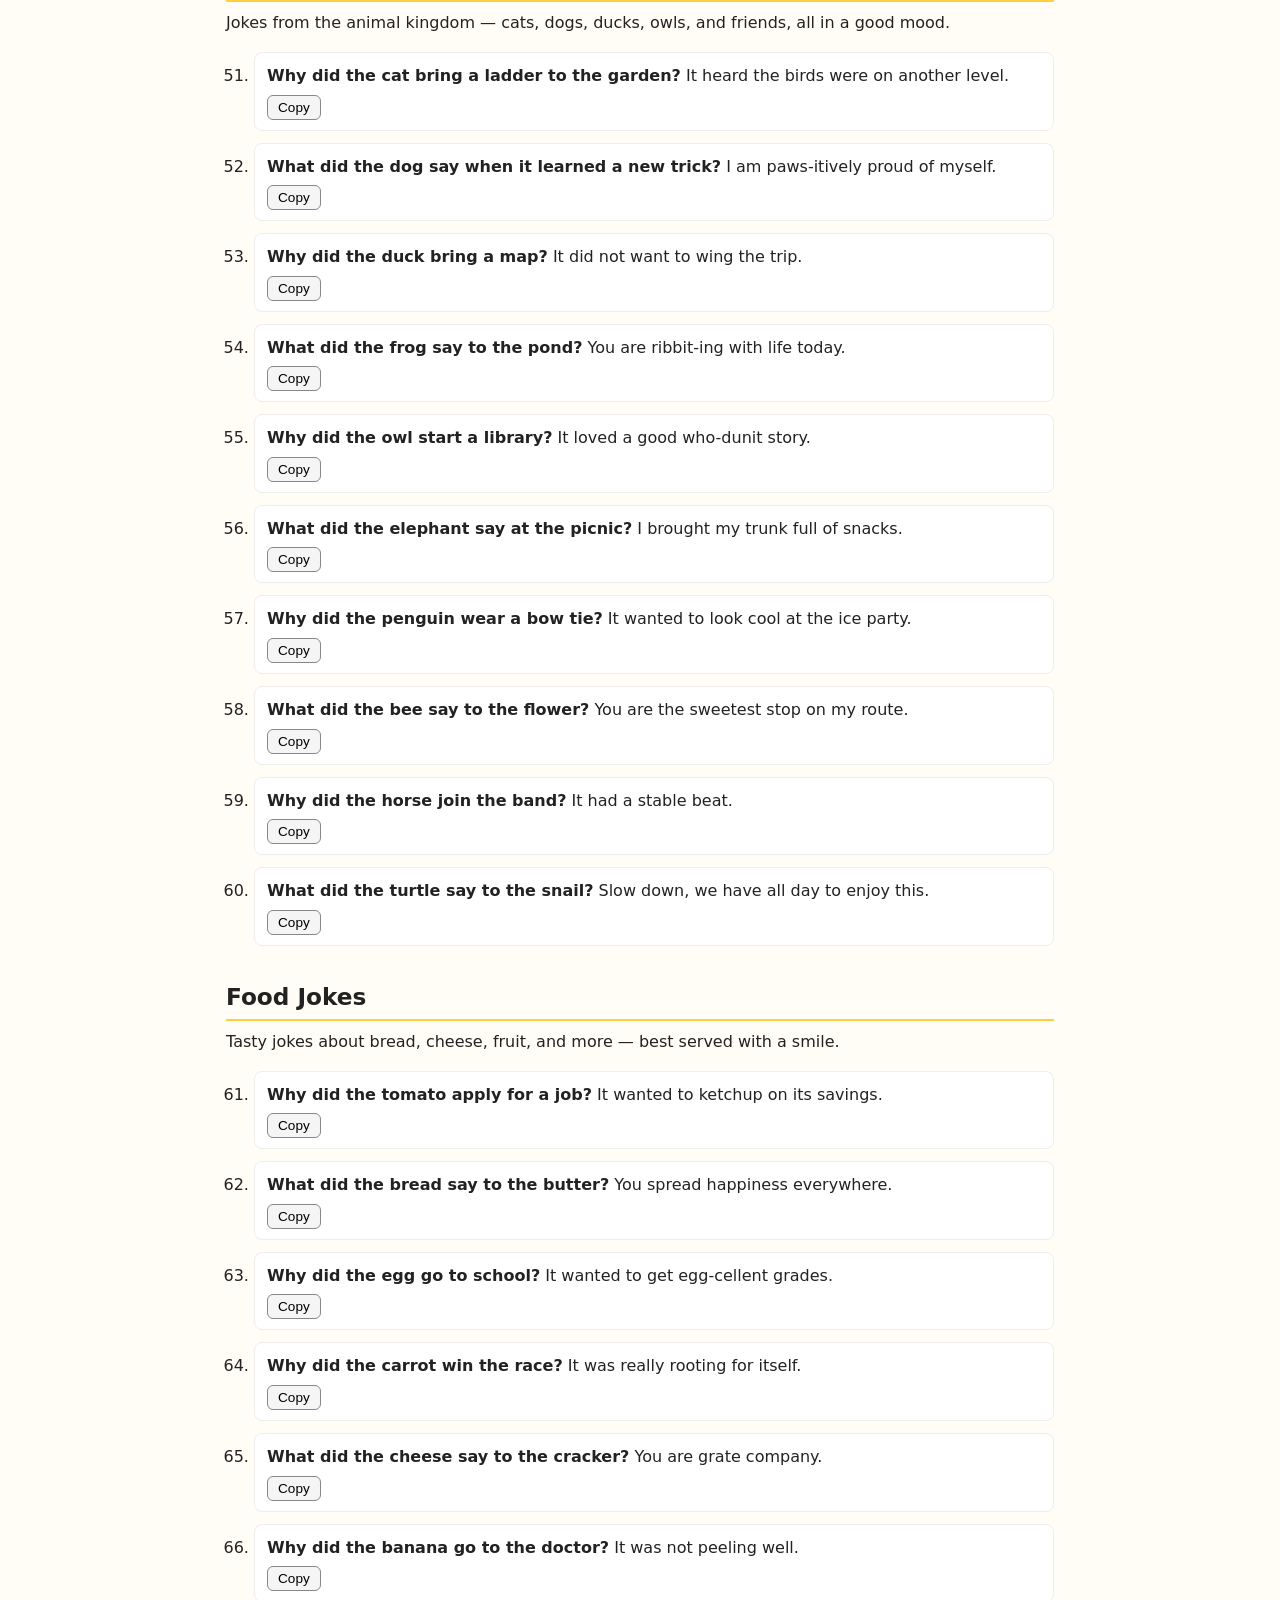
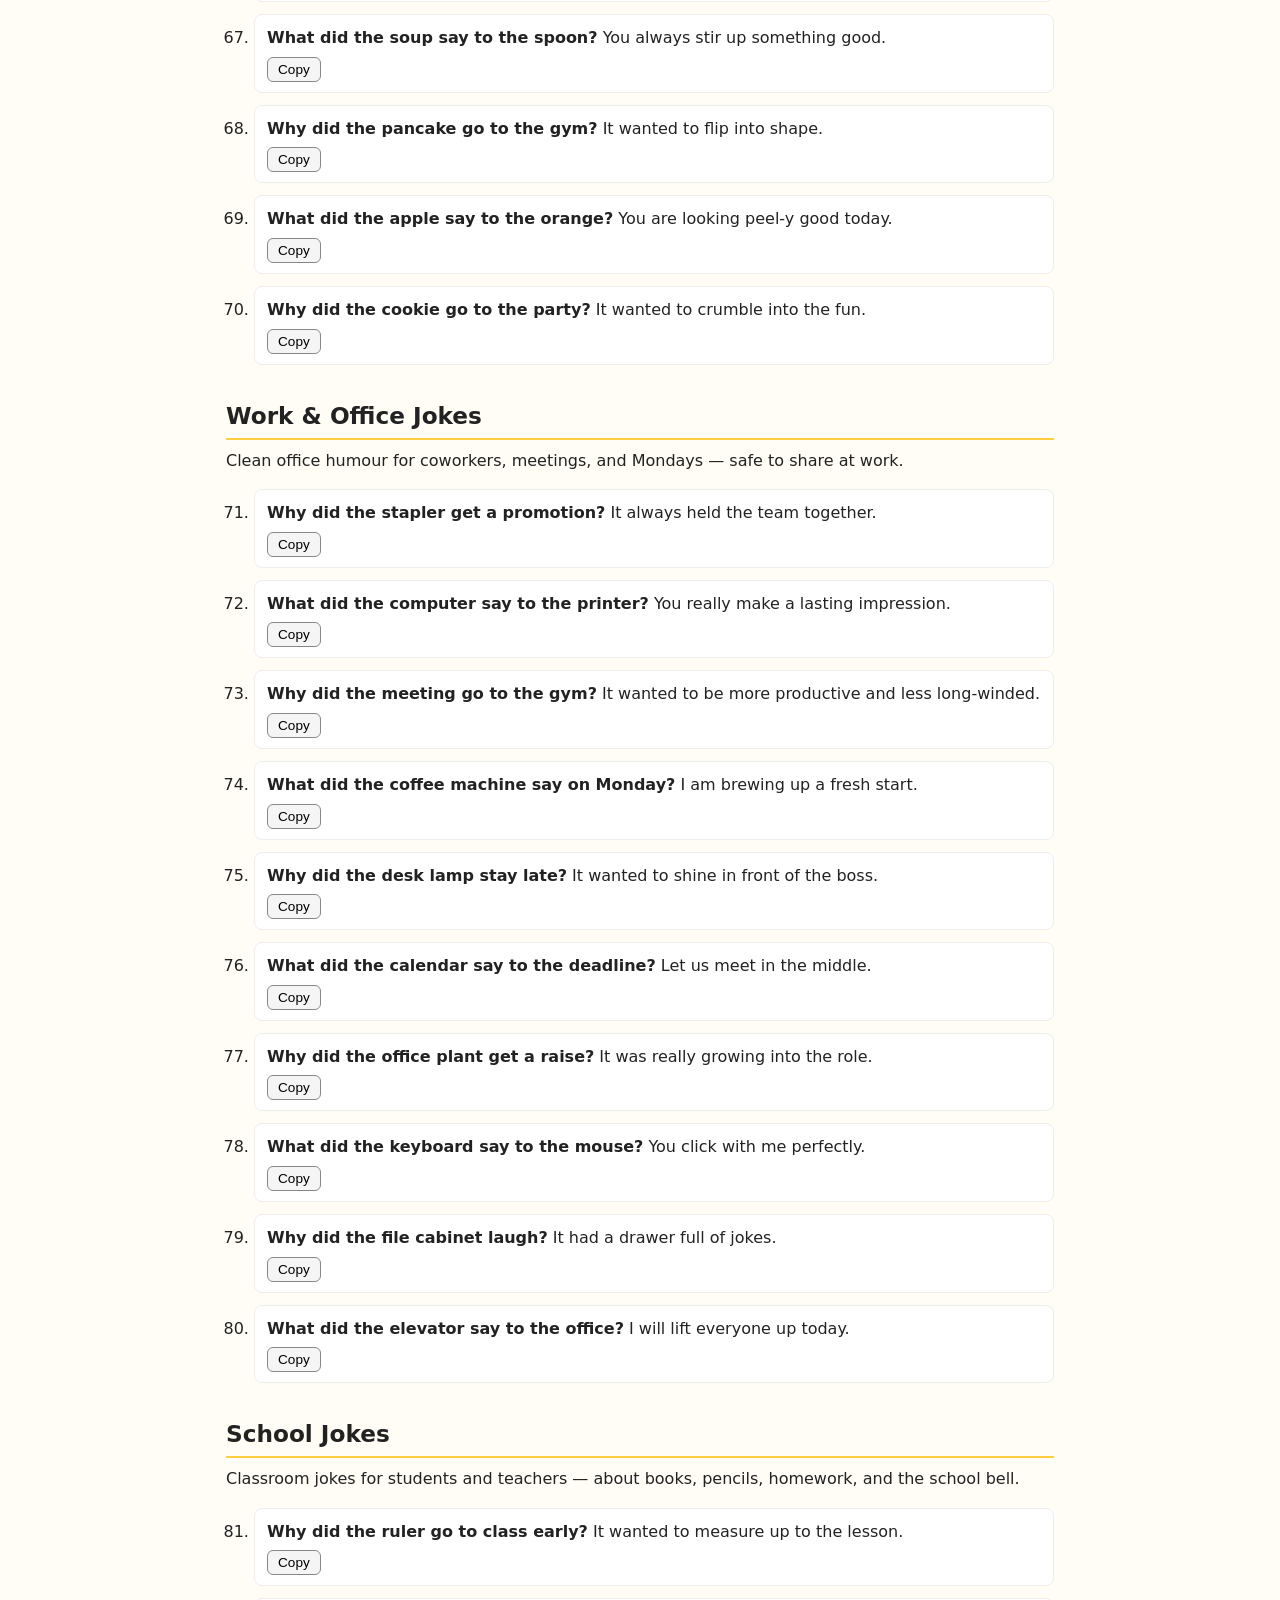
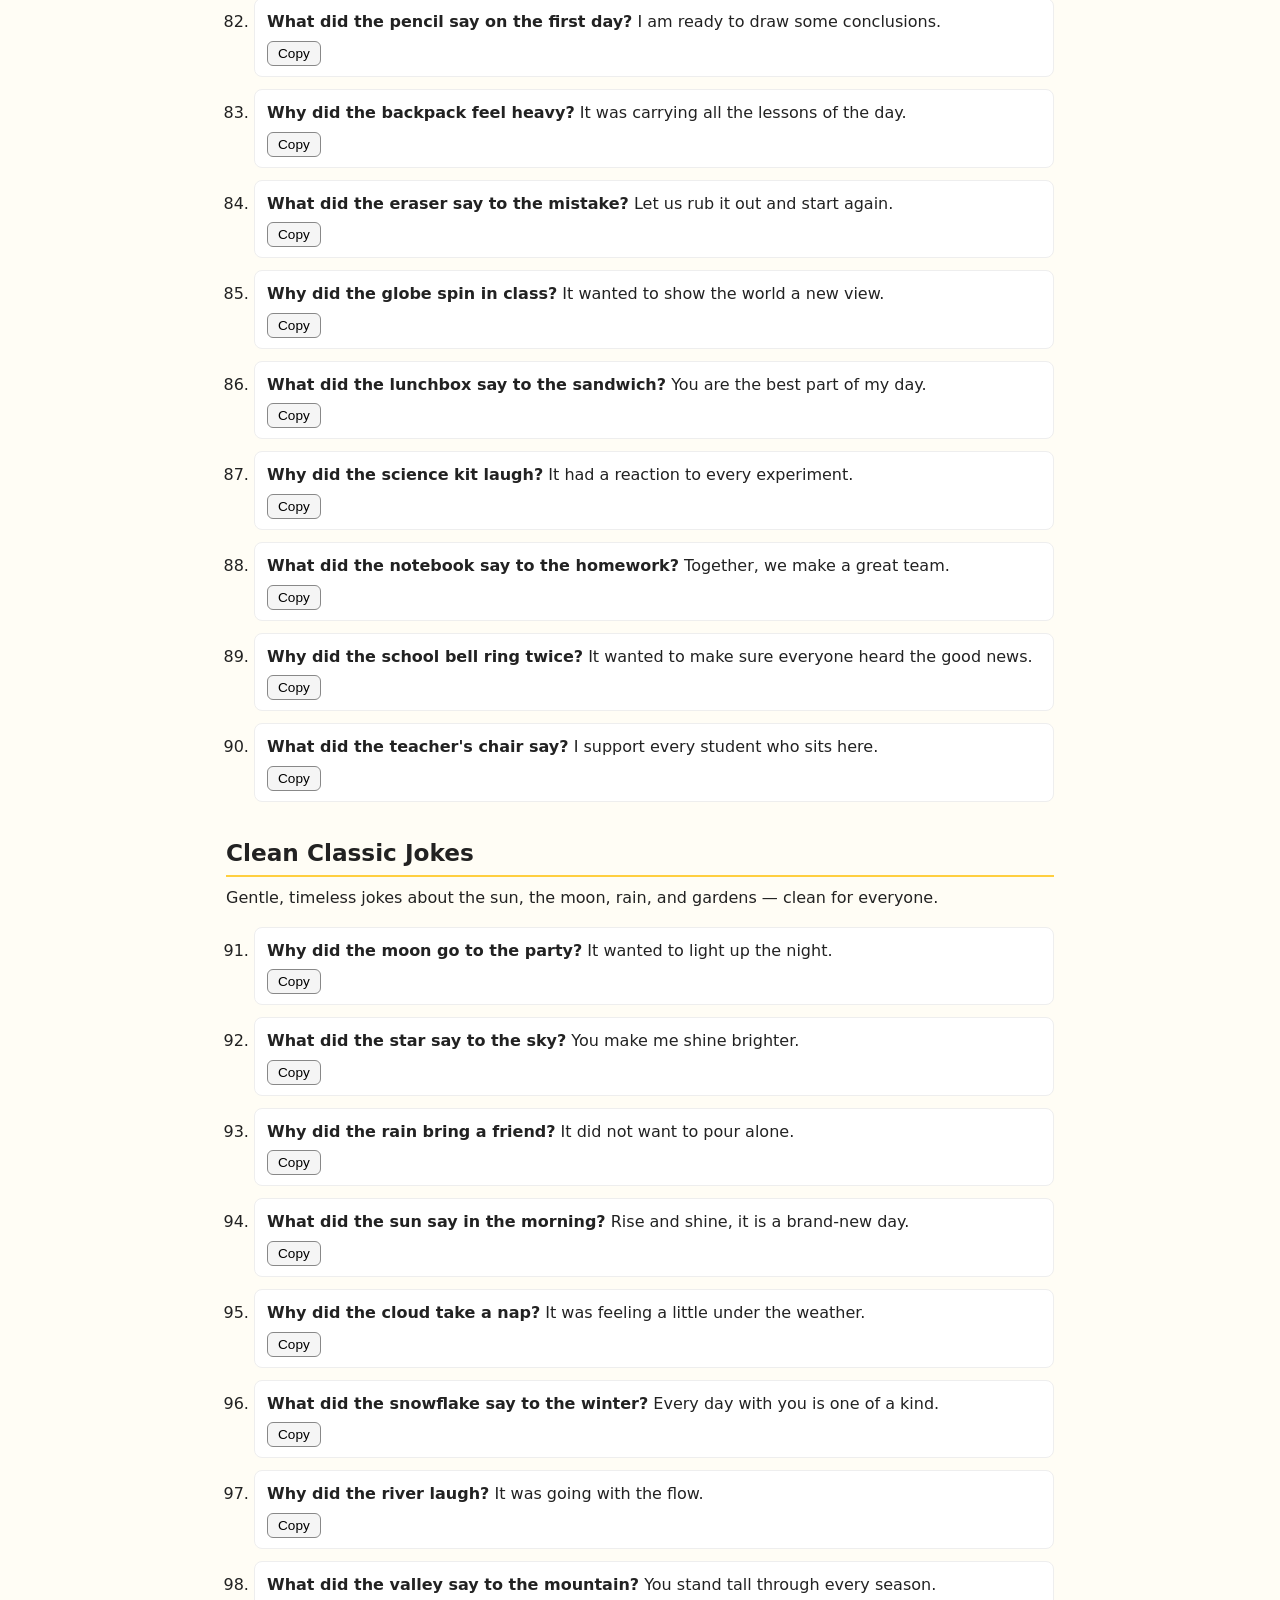
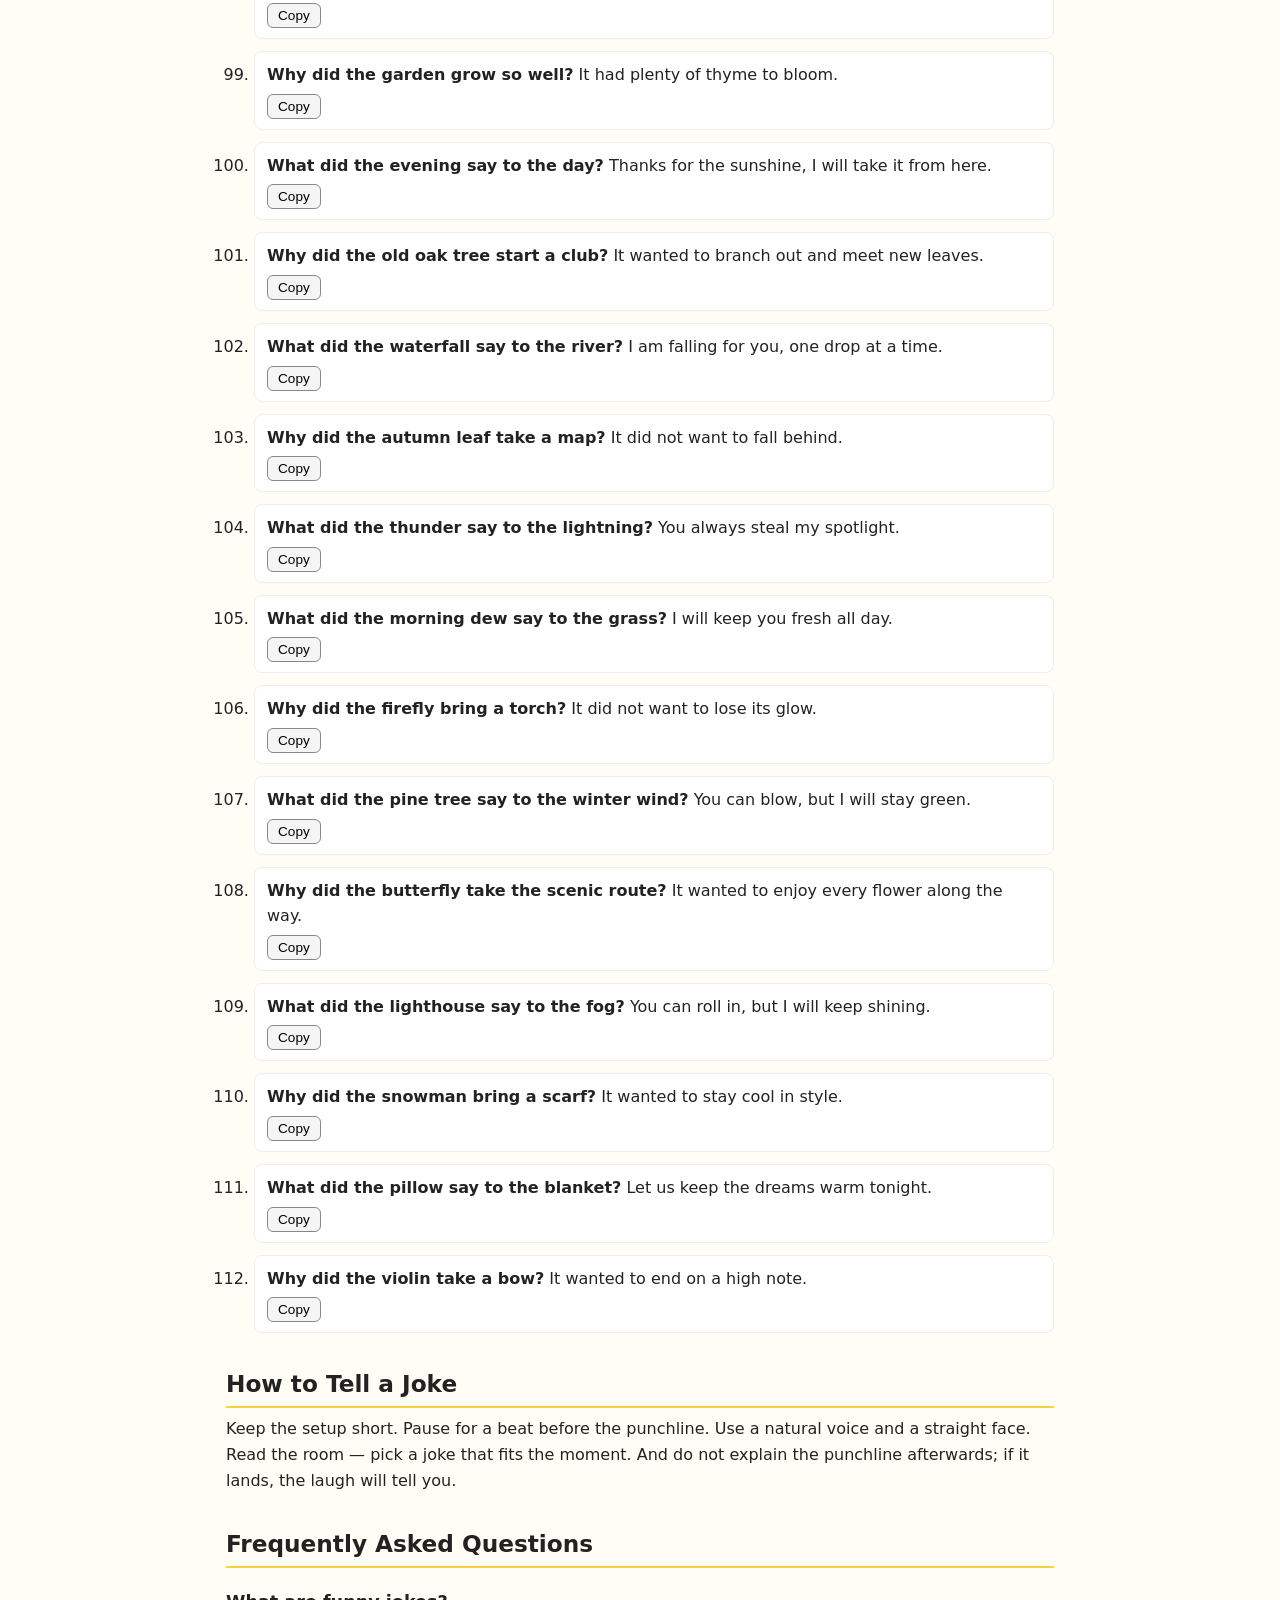
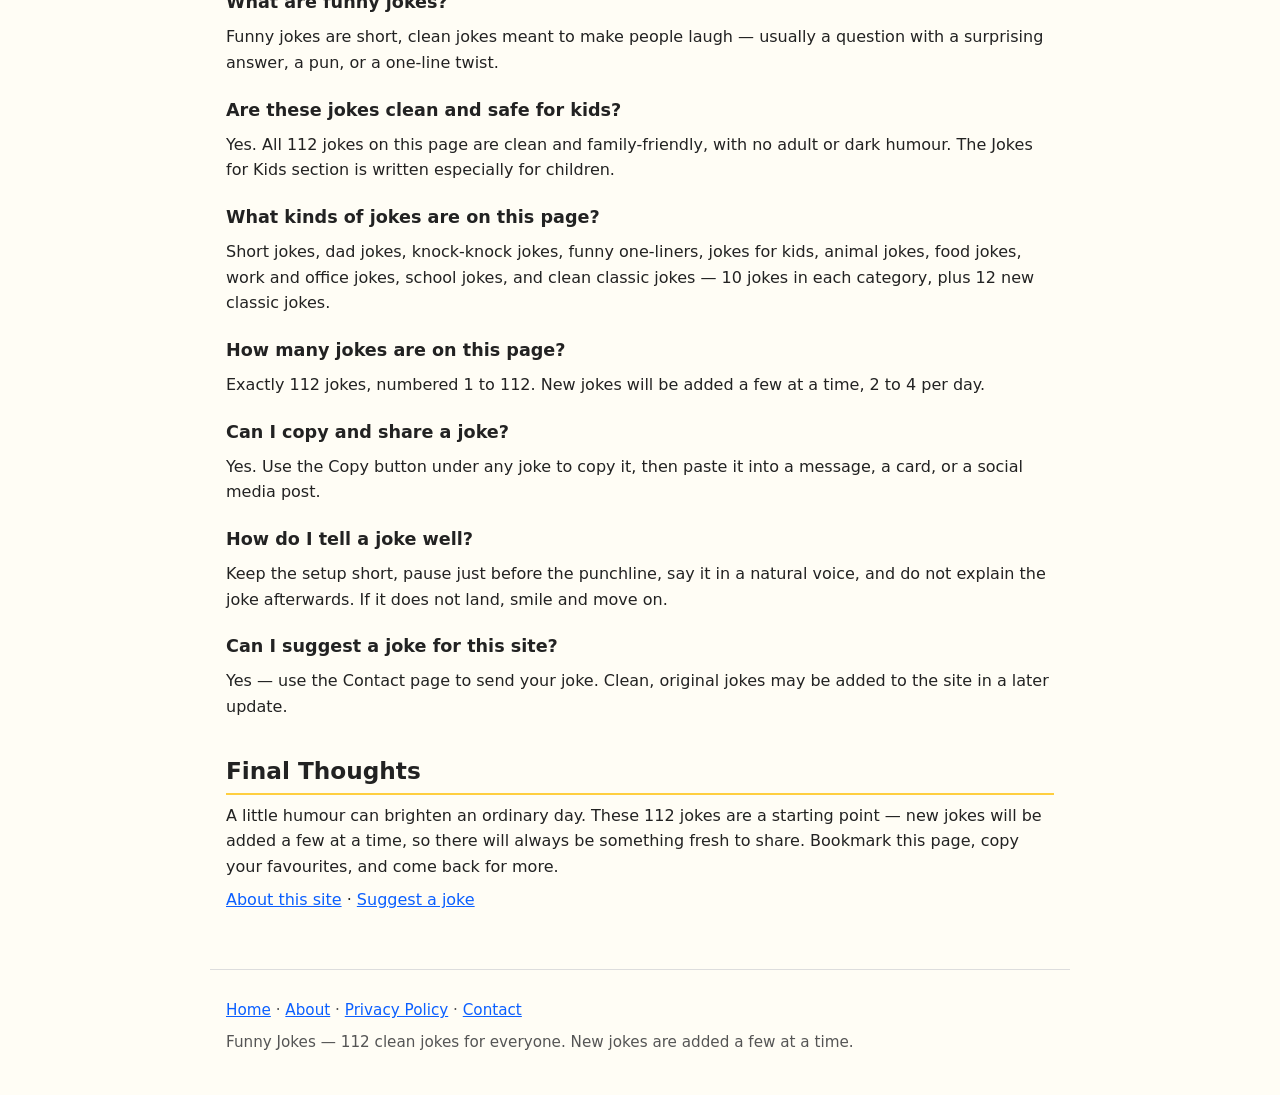
==== commit 317e183f: "Add jokes 109-112 (lighthouse, snowman, pillow, violin) - total now 112" ====
--- a/index.html
+++ b/index.html
@@ -3,8 +3,8 @@
 <head>
 <meta charset="UTF-8">
 <meta name="viewport" content="width=device-width, initial-scale=1.0">
-<title>108 Funny Jokes | Clean, Short, Dad, Knock-Knock &amp; One-Liners</title>
-<meta name="description" content="108 clean funny jokes in 10 categories: short jokes, dad jokes, knock-knock jokes, one-liners, kids jokes, animal jokes, food jokes, work jokes, school jokes and classic jokes.">
+<title>112 Funny Jokes | Clean, Short, Dad, Knock-Knock &amp; One-Liners</title>
+<meta name="description" content="112 clean funny jokes in 10 categories: short jokes, dad jokes, knock-knock jokes, one-liners, kids jokes, animal jokes, food jokes, work jokes, school jokes and classic jokes.">
 <link rel="canonical" href="https://funnyjokeshub.vercel.app/">
 <meta name="google-site-verification" content="F35rqbBVg6ENbyYrUl2NkJEeMcFJ85l4w1VI4RaCMEo" />
 <link rel="stylesheet" href="style.css">
@@ -26,7 +26,7 @@
       "name": "Are these jokes clean and safe for kids?",
       "acceptedAnswer": {
         "@type": "Answer",
-        "text": "Yes. All 108 jokes on this page are clean and family-friendly, with no adult or dark humour. The Jokes for Kids section is written especially for children."
+        "text": "Yes. All 112 jokes on this page are clean and family-friendly, with no adult or dark humour. The Jokes for Kids section is written especially for children."
       }
     },
     {
@@ -34,7 +34,7 @@
       "name": "What kinds of jokes are on this page?",
       "acceptedAnswer": {
         "@type": "Answer",
-        "text": "Short jokes, dad jokes, knock-knock jokes, funny one-liners, jokes for kids, animal jokes, food jokes, work and office jokes, school jokes, and clean classic jokes \u2014 10 jokes in each category, plus 8 new classic jokes."
+        "text": "Short jokes, dad jokes, knock-knock jokes, funny one-liners, jokes for kids, animal jokes, food jokes, work and office jokes, school jokes, and clean classic jokes \u2014 10 jokes in each category, plus 12 new classic jokes."
       }
     },
     {
@@ -42,7 +42,7 @@
       "name": "How many jokes are on this page?",
       "acceptedAnswer": {
         "@type": "Answer",
-        "text": "Exactly 108 jokes, numbered 1 to 108. New jokes will be added a few at a time, 2 to 4 per day."
+        "text": "Exactly 112 jokes, numbered 1 to 112. New jokes will be added a few at a time, 2 to 4 per day."
       }
     },
     {
@@ -78,8 +78,8 @@
 <main>
 <h1>Funny Jokes</h1>
 
-<p>Looking for a quick laugh? Here are <strong>108 funny jokes</strong> — clean, short, and easy to share with friends, family, and coworkers. Pick a category below, or use the search box to find a joke about something.</p>
-<div class="quick-answer"><p><strong>Quick answer:</strong> This page has 108 clean funny jokes in 10 categories — short jokes, dad jokes, knock-knock jokes, one-liners, kids jokes, animal jokes, food jokes, work jokes, school jokes, and classic jokes — 10 jokes in each category, plus 8 new classic jokes.</p></div>
+<p>Looking for a quick laugh? Here are <strong>112 funny jokes</strong> — clean, short, and easy to share with friends, family, and coworkers. Pick a category below, or use the search box to find a joke about something.</p>
+<div class="quick-answer"><p><strong>Quick answer:</strong> This page has 112 clean funny jokes in 10 categories — short jokes, dad jokes, knock-knock jokes, one-liners, kids jokes, animal jokes, food jokes, work jokes, school jokes, and classic jokes — 10 jokes in each category, plus 12 new classic jokes.</p></div>
 <h2 id="contents">Table of Contents</h2>
 <nav class="toc" aria-label="Table of contents"><ol>
 <li><a href="#what-makes-a-joke-funny">What Makes a Joke Funny?</a></li>
@@ -92,7 +92,7 @@
 <li><a href="#food-jokes">Food Jokes (61–70)</a></li>
 <li><a href="#work-office-jokes">Work &amp; Office Jokes (71–80)</a></li>
 <li><a href="#school-jokes">School Jokes (81–90)</a></li>
-<li><a href="#clean-classic-jokes">Clean Classic Jokes (91–108)</a></li>
+<li><a href="#clean-classic-jokes">Clean Classic Jokes (91–112)</a></li>
 <li><a href="#how-to-tell-a-joke">How to Tell a Joke</a></li>
 <li><a href="#faq">Frequently Asked Questions</a></li>
 <li><a href="#final-thoughts">Final Thoughts</a></li>
@@ -103,7 +103,7 @@
 <label for="search">Search jokes:</label>
 <input type="search" id="search" placeholder="Try: cat, school, coffee, moon…" aria-label="Search jokes">
 <button class="random-btn" id="random-btn" type="button">🎲 Random Joke</button>
-<span class="search-count" id="search-count" aria-live="polite">108 jokes</span>
+<span class="search-count" id="search-count" aria-live="polite">112 jokes</span>
 </div>
 <section class="category" id="short-jokes" aria-labelledby="short-jokes-heading">
 <h2 id="short-jokes-heading">Short Jokes</h2>
@@ -262,18 +262,22 @@
 <li class="joke" id="joke-106"><span class="joke-text"><strong>Why did the firefly bring a torch?</strong> It did not want to lose its glow.</span> <button class="copy-btn" type="button" aria-label="Copy joke 106">Copy</button></li>
 <li class="joke" id="joke-107"><span class="joke-text"><strong>What did the pine tree say to the winter wind?</strong> You can blow, but I will stay green.</span> <button class="copy-btn" type="button" aria-label="Copy joke 107">Copy</button></li>
 <li class="joke" id="joke-108"><span class="joke-text"><strong>Why did the butterfly take the scenic route?</strong> It wanted to enjoy every flower along the way.</span> <button class="copy-btn" type="button" aria-label="Copy joke 108">Copy</button></li>
+<li class="joke" id="joke-109"><span class="joke-text"><strong>What did the lighthouse say to the fog?</strong> You can roll in, but I will keep shining.</span> <button class="copy-btn" type="button" aria-label="Copy joke 109">Copy</button></li>
+<li class="joke" id="joke-110"><span class="joke-text"><strong>Why did the snowman bring a scarf?</strong> It wanted to stay cool in style.</span> <button class="copy-btn" type="button" aria-label="Copy joke 110">Copy</button></li>
+<li class="joke" id="joke-111"><span class="joke-text"><strong>What did the pillow say to the blanket?</strong> Let us keep the dreams warm tonight.</span> <button class="copy-btn" type="button" aria-label="Copy joke 111">Copy</button></li>
+<li class="joke" id="joke-112"><span class="joke-text"><strong>Why did the violin take a bow?</strong> It wanted to end on a high note.</span> <button class="copy-btn" type="button" aria-label="Copy joke 112">Copy</button></li>
 </ol>
 </section>
 <!-- ADD NEW JOKES HERE (101+): add a new joke list item with id joke-101 at the end of this last list, keep numbering continuous, and update the title, H1, meta description, and joke total on this page. Add only 2-4 jokes per day. -->
 <h2 id="how-to-tell-a-joke">How to Tell a Joke</h2>
 <p>Keep the setup short. Pause for a beat before the punchline. Use a natural voice and a straight face. Read the room — pick a joke that fits the moment. And do not explain the punchline afterwards; if it lands, the laugh will tell you.</p>
 <h2 id="faq">Frequently Asked Questions</h2>
-<div class="faq-item"><h3>What are funny jokes?</h3><p>Funny jokes are short, clean jokes meant to make people laugh — usually a question with a surprising answer, a pun, or a one-line twist.</p></div><div class="faq-item"><h3>Are these jokes clean and safe for kids?</h3><p>Yes. All 108 jokes on this page are clean and family-friendly, with no adult or dark humour. The Jokes for Kids section is written especially for children.</p></div><div class="faq-item"><h3>What kinds of jokes are on this page?</h3><p>Short jokes, dad jokes, knock-knock jokes, funny one-liners, jokes for kids, animal jokes, food jokes, work and office jokes, school jokes, and clean classic jokes — 10 jokes in each category, plus 8 new classic jokes.</p></div><div class="faq-item"><h3>How many jokes are on this page?</h3><p>Exactly 108 jokes, numbered 1 to 108. New jokes will be added a few at a time, 2 to 4 per day.</p></div><div class="faq-item"><h3>Can I copy and share a joke?</h3><p>Yes. Use the Copy button under any joke to copy it, then paste it into a message, a card, or a social media post.</p></div><div class="faq-item"><h3>How do I tell a joke well?</h3><p>Keep the setup short, pause just before the punchline, say it in a natural voice, and do not explain the joke afterwards. If it does not land, smile and move on.</p></div><div class="faq-item"><h3>Can I suggest a joke for this site?</h3><p>Yes — use the Contact page to send your joke. Clean, original jokes may be added to the site in a later update.</p></div>
+<div class="faq-item"><h3>What are funny jokes?</h3><p>Funny jokes are short, clean jokes meant to make people laugh — usually a question with a surprising answer, a pun, or a one-line twist.</p></div><div class="faq-item"><h3>Are these jokes clean and safe for kids?</h3><p>Yes. All 112 jokes on this page are clean and family-friendly, with no adult or dark humour. The Jokes for Kids section is written especially for children.</p></div><div class="faq-item"><h3>What kinds of jokes are on this page?</h3><p>Short jokes, dad jokes, knock-knock jokes, funny one-liners, jokes for kids, animal jokes, food jokes, work and office jokes, school jokes, and clean classic jokes — 10 jokes in each category, plus 12 new classic jokes.</p></div><div class="faq-item"><h3>How many jokes are on this page?</h3><p>Exactly 112 jokes, numbered 1 to 112. New jokes will be added a few at a time, 2 to 4 per day.</p></div><div class="faq-item"><h3>Can I copy and share a joke?</h3><p>Yes. Use the Copy button under any joke to copy it, then paste it into a message, a card, or a social media post.</p></div><div class="faq-item"><h3>How do I tell a joke well?</h3><p>Keep the setup short, pause just before the punchline, say it in a natural voice, and do not explain the joke afterwards. If it does not land, smile and move on.</p></div><div class="faq-item"><h3>Can I suggest a joke for this site?</h3><p>Yes — use the Contact page to send your joke. Clean, original jokes may be added to the site in a later update.</p></div>
 <h2 id="final-thoughts">Final Thoughts</h2>
-<p>A little humour can brighten an ordinary day. These 108 jokes are a starting point — new jokes will be added a few at a time, so there will always be something fresh to share. Bookmark this page, copy your favourites, and come back for more.</p>
+<p>A little humour can brighten an ordinary day. These 112 jokes are a starting point — new jokes will be added a few at a time, so there will always be something fresh to share. Bookmark this page, copy your favourites, and come back for more.</p>
 <p><a href="about.html">About this site</a> · <a href="contact.html">Suggest a joke</a></p>
 
 </main>
-<footer><p><a href="index.html">Home</a> · <a href="about.html">About</a> · <a href="privacy-policy.html">Privacy Policy</a> · <a href="contact.html">Contact</a></p><p>Funny Jokes — 108 clean jokes for everyone. New jokes are added a few at a time.</p></footer>
+<footer><p><a href="index.html">Home</a> · <a href="about.html">About</a> · <a href="privacy-policy.html">Privacy Policy</a> · <a href="contact.html">Contact</a></p><p>Funny Jokes — 112 clean jokes for everyone. New jokes are added a few at a time.</p></footer>
 </body>
 </html>
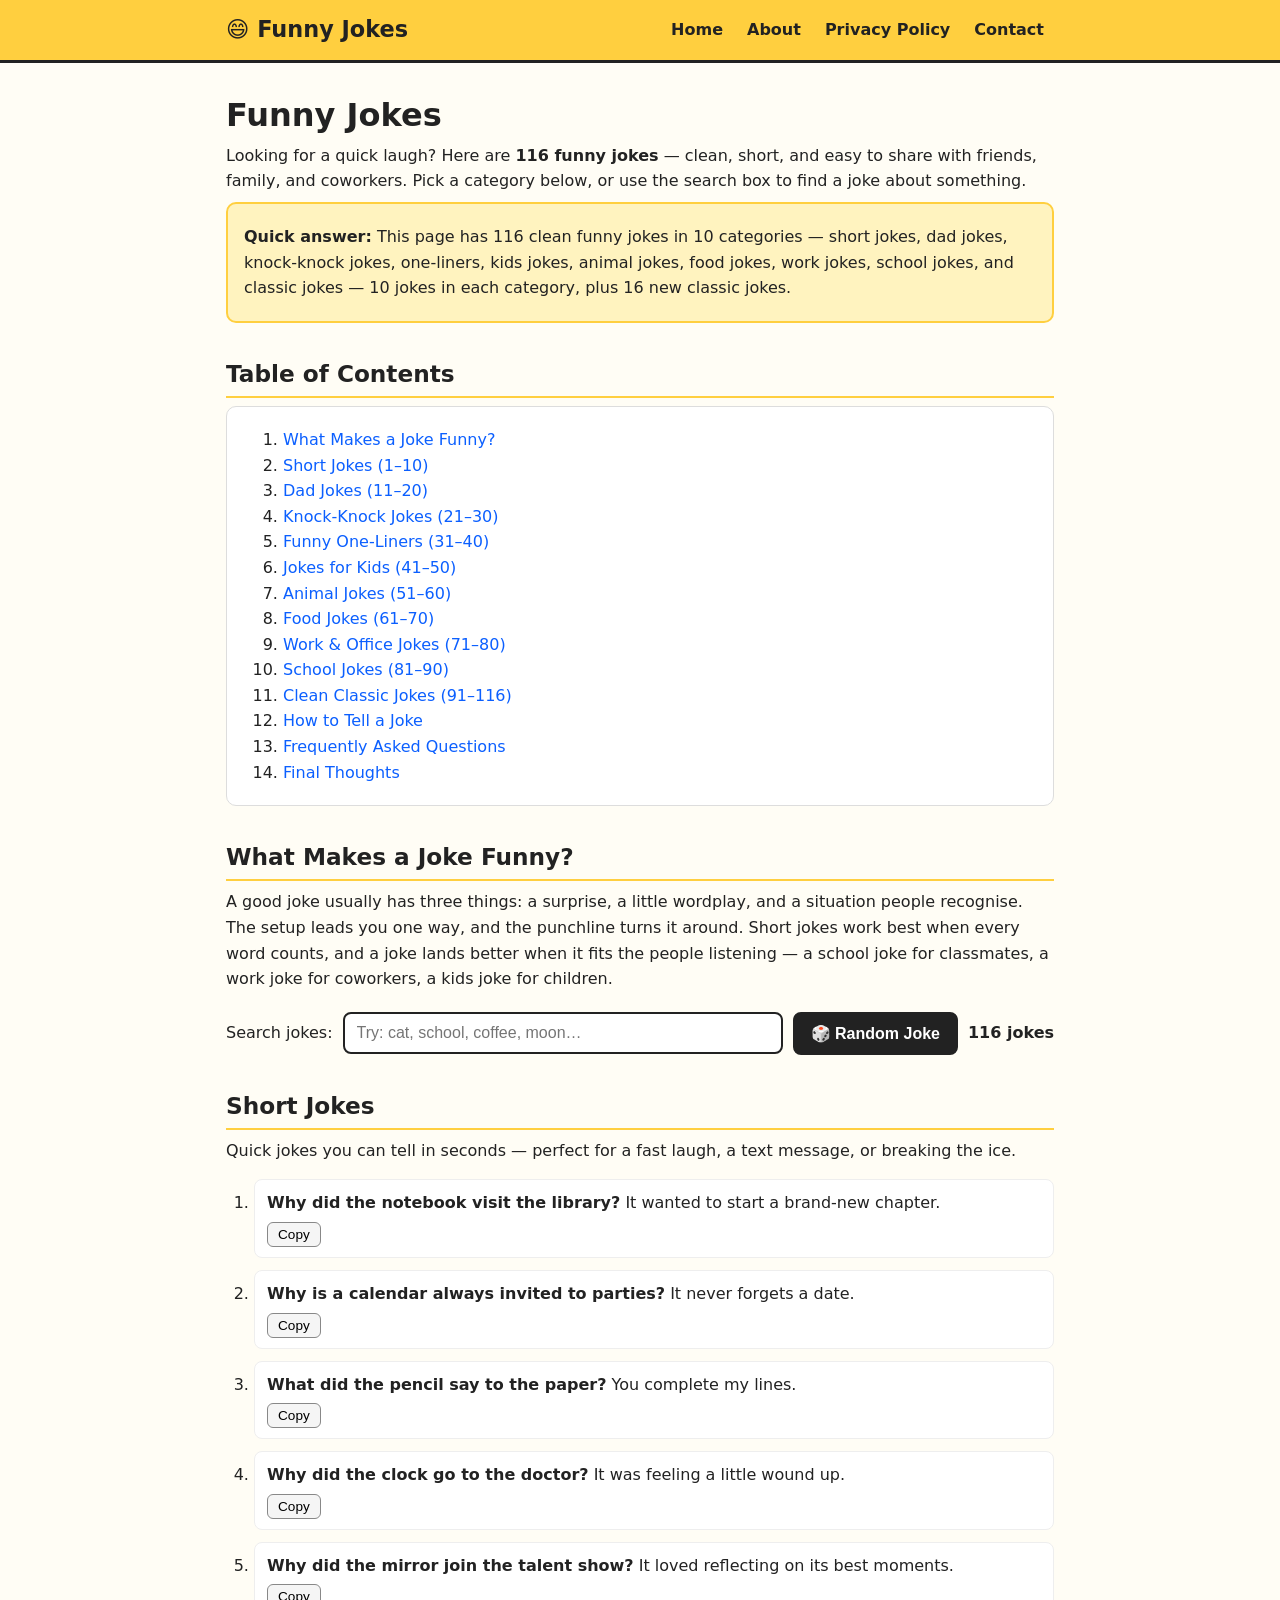
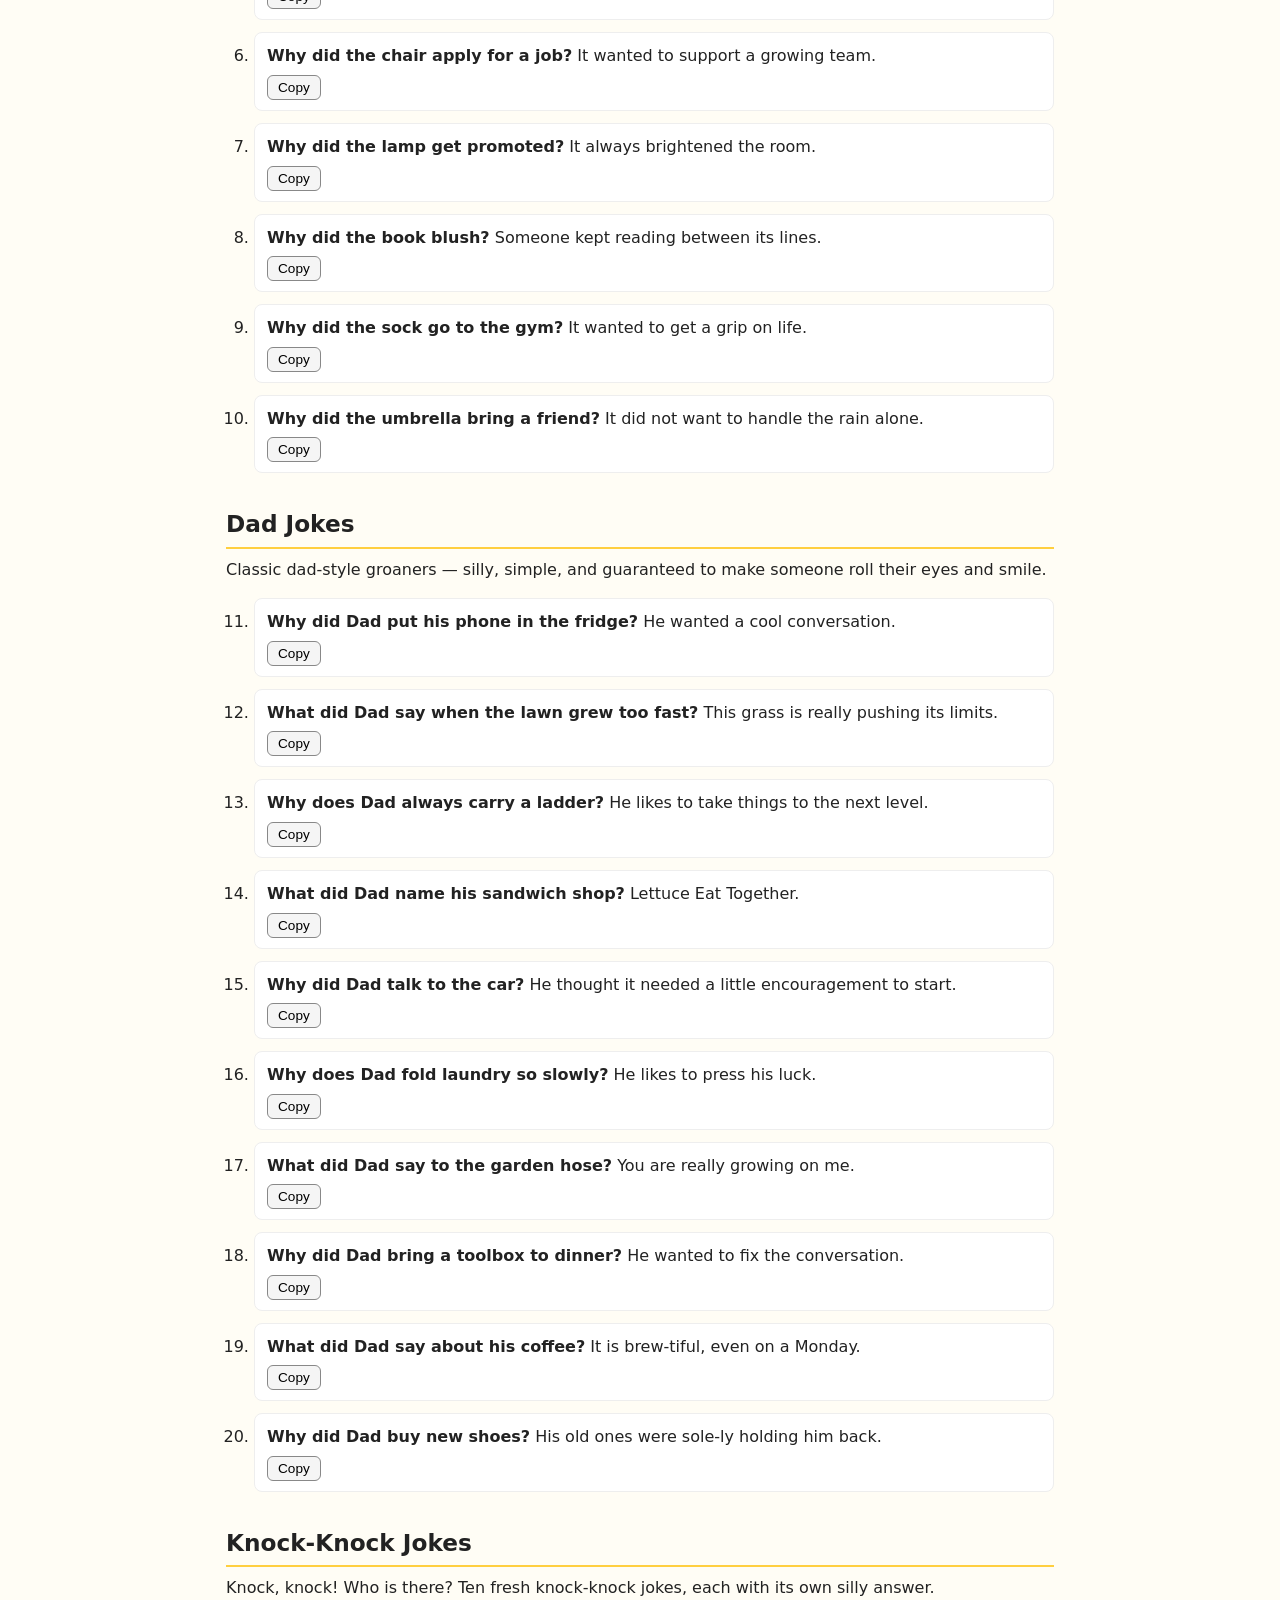
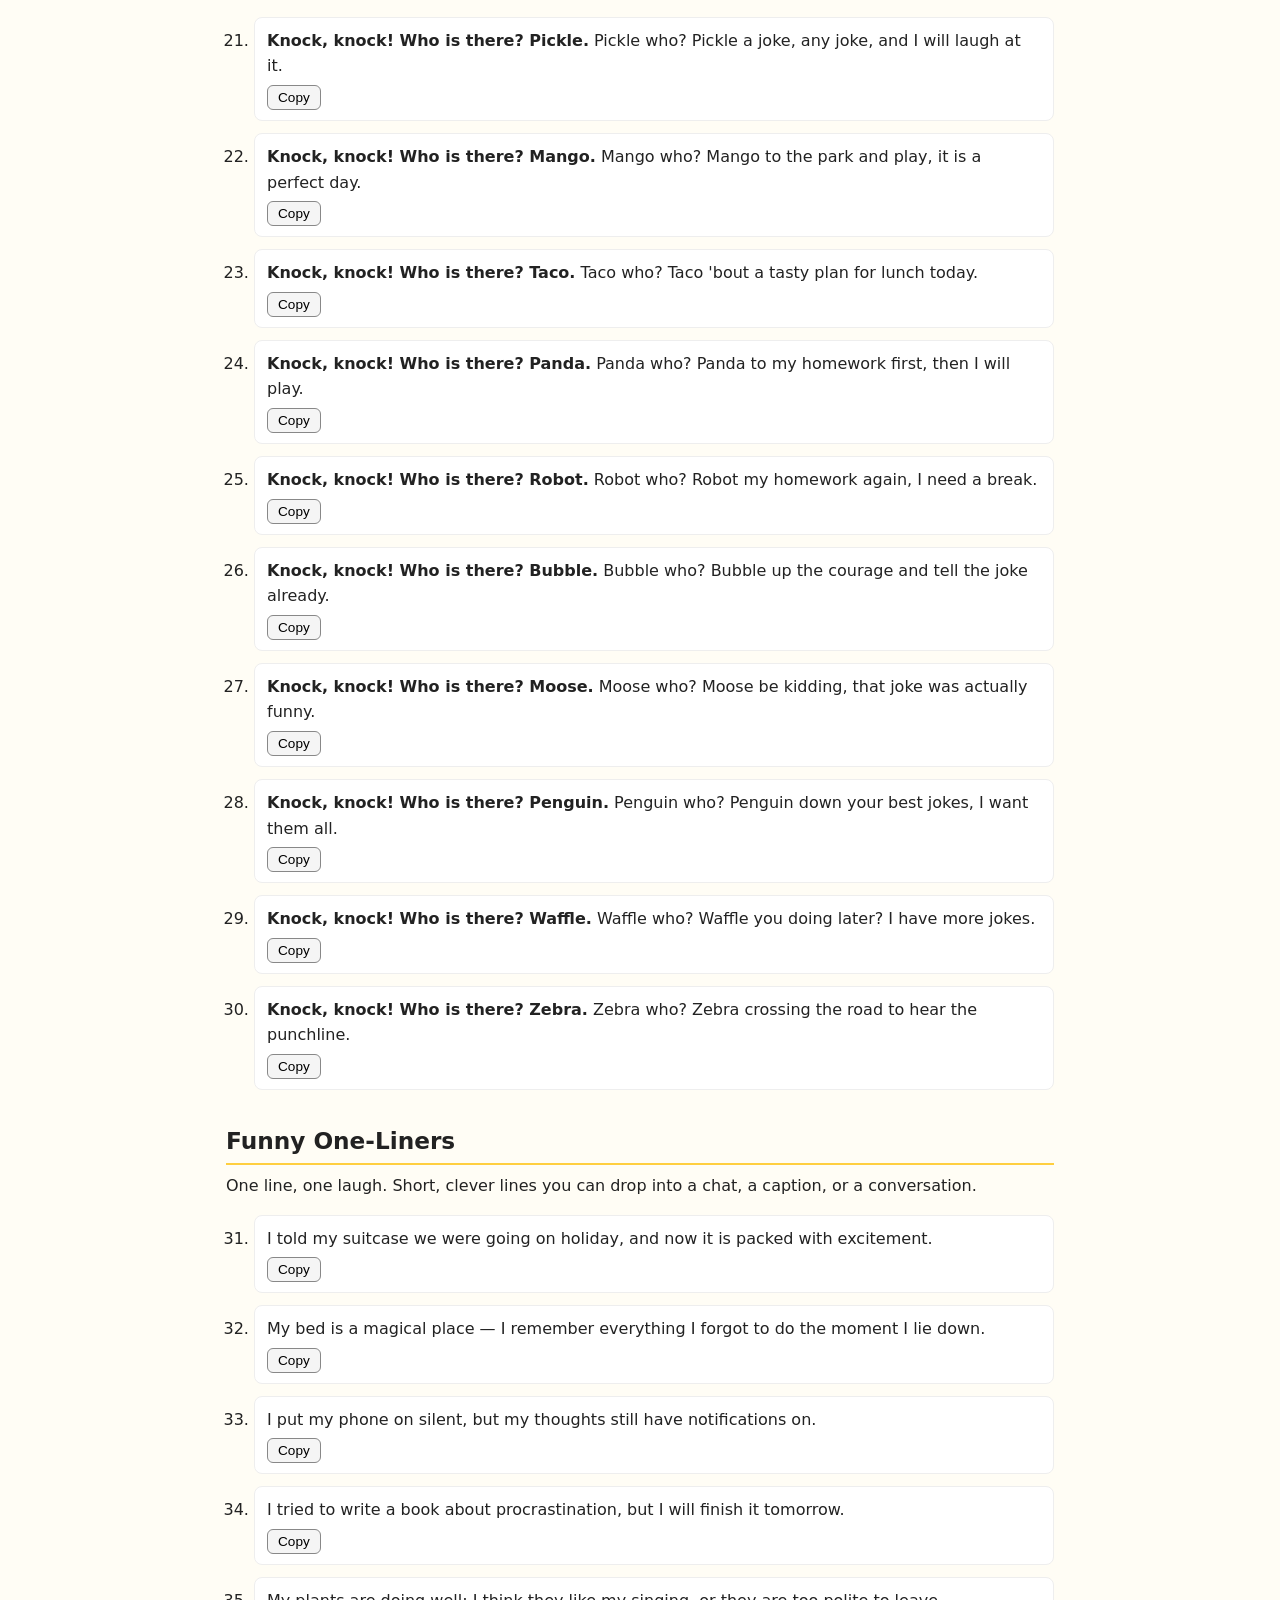
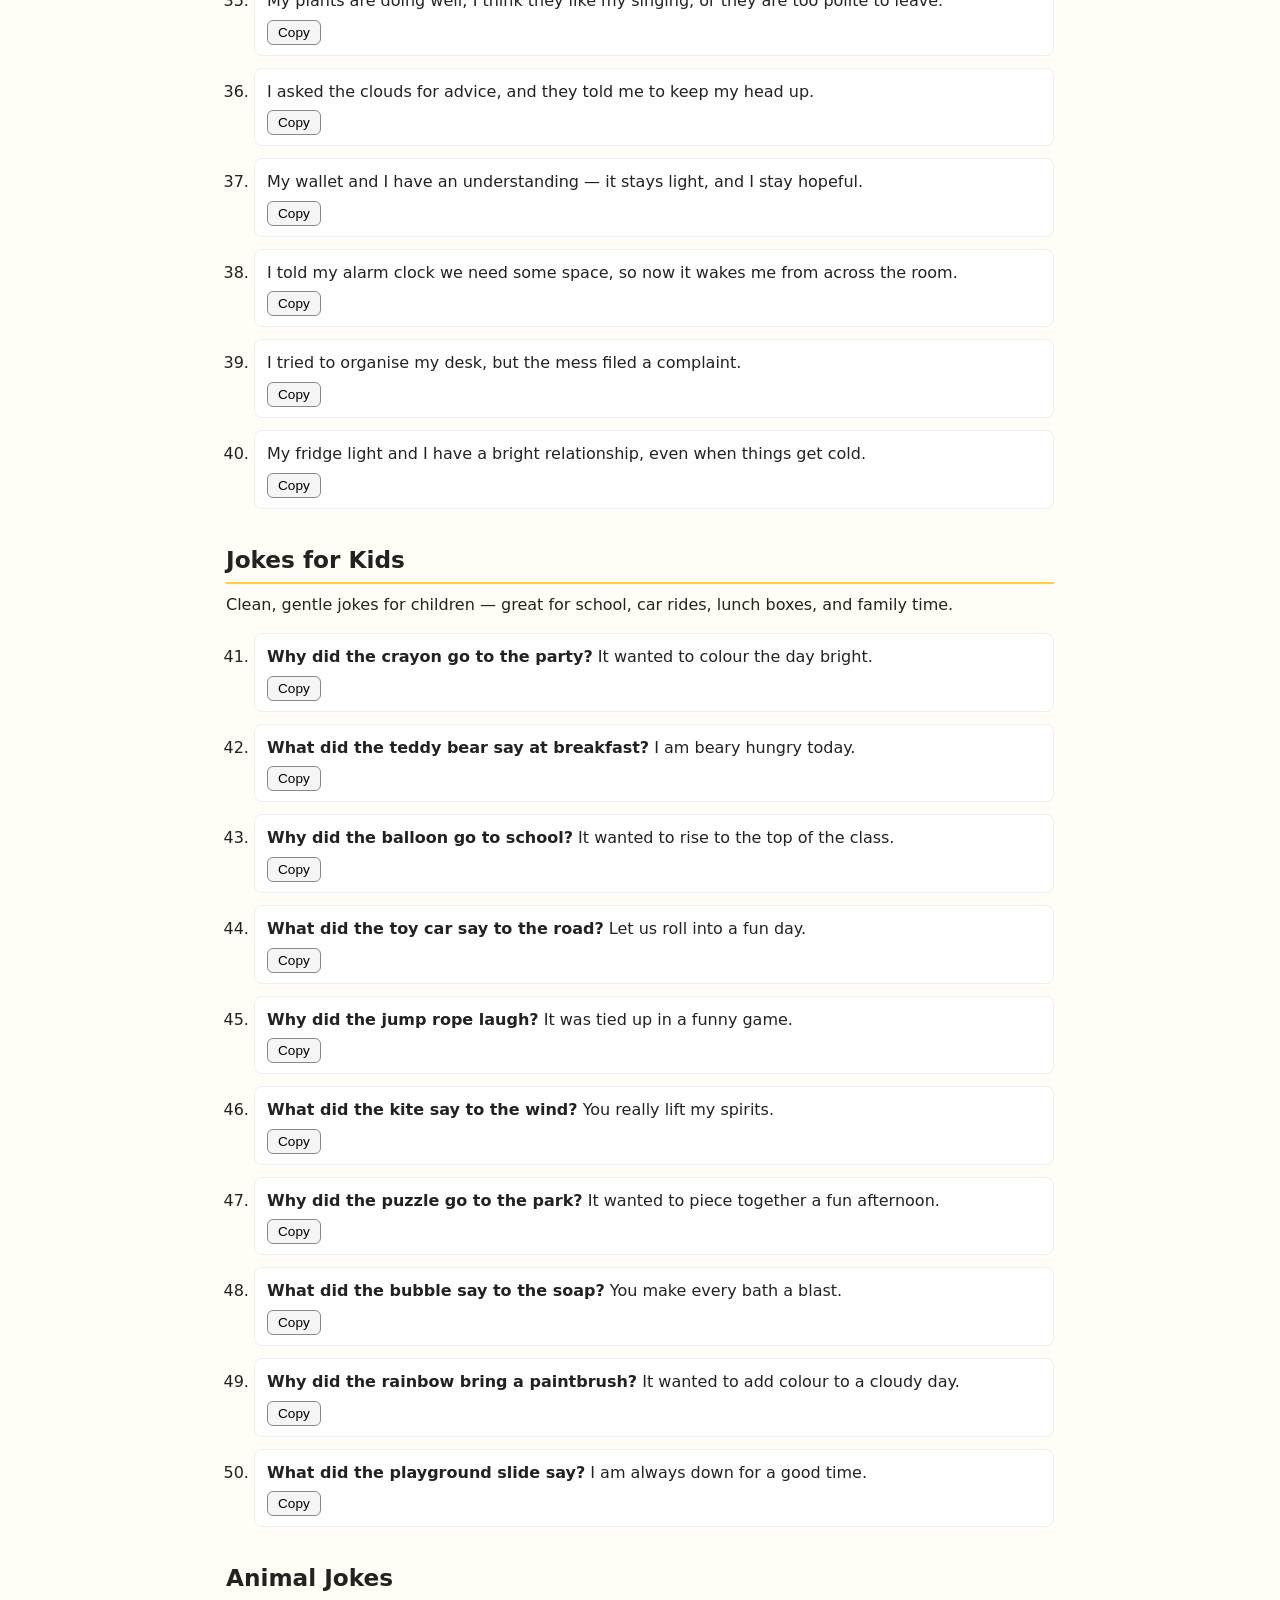
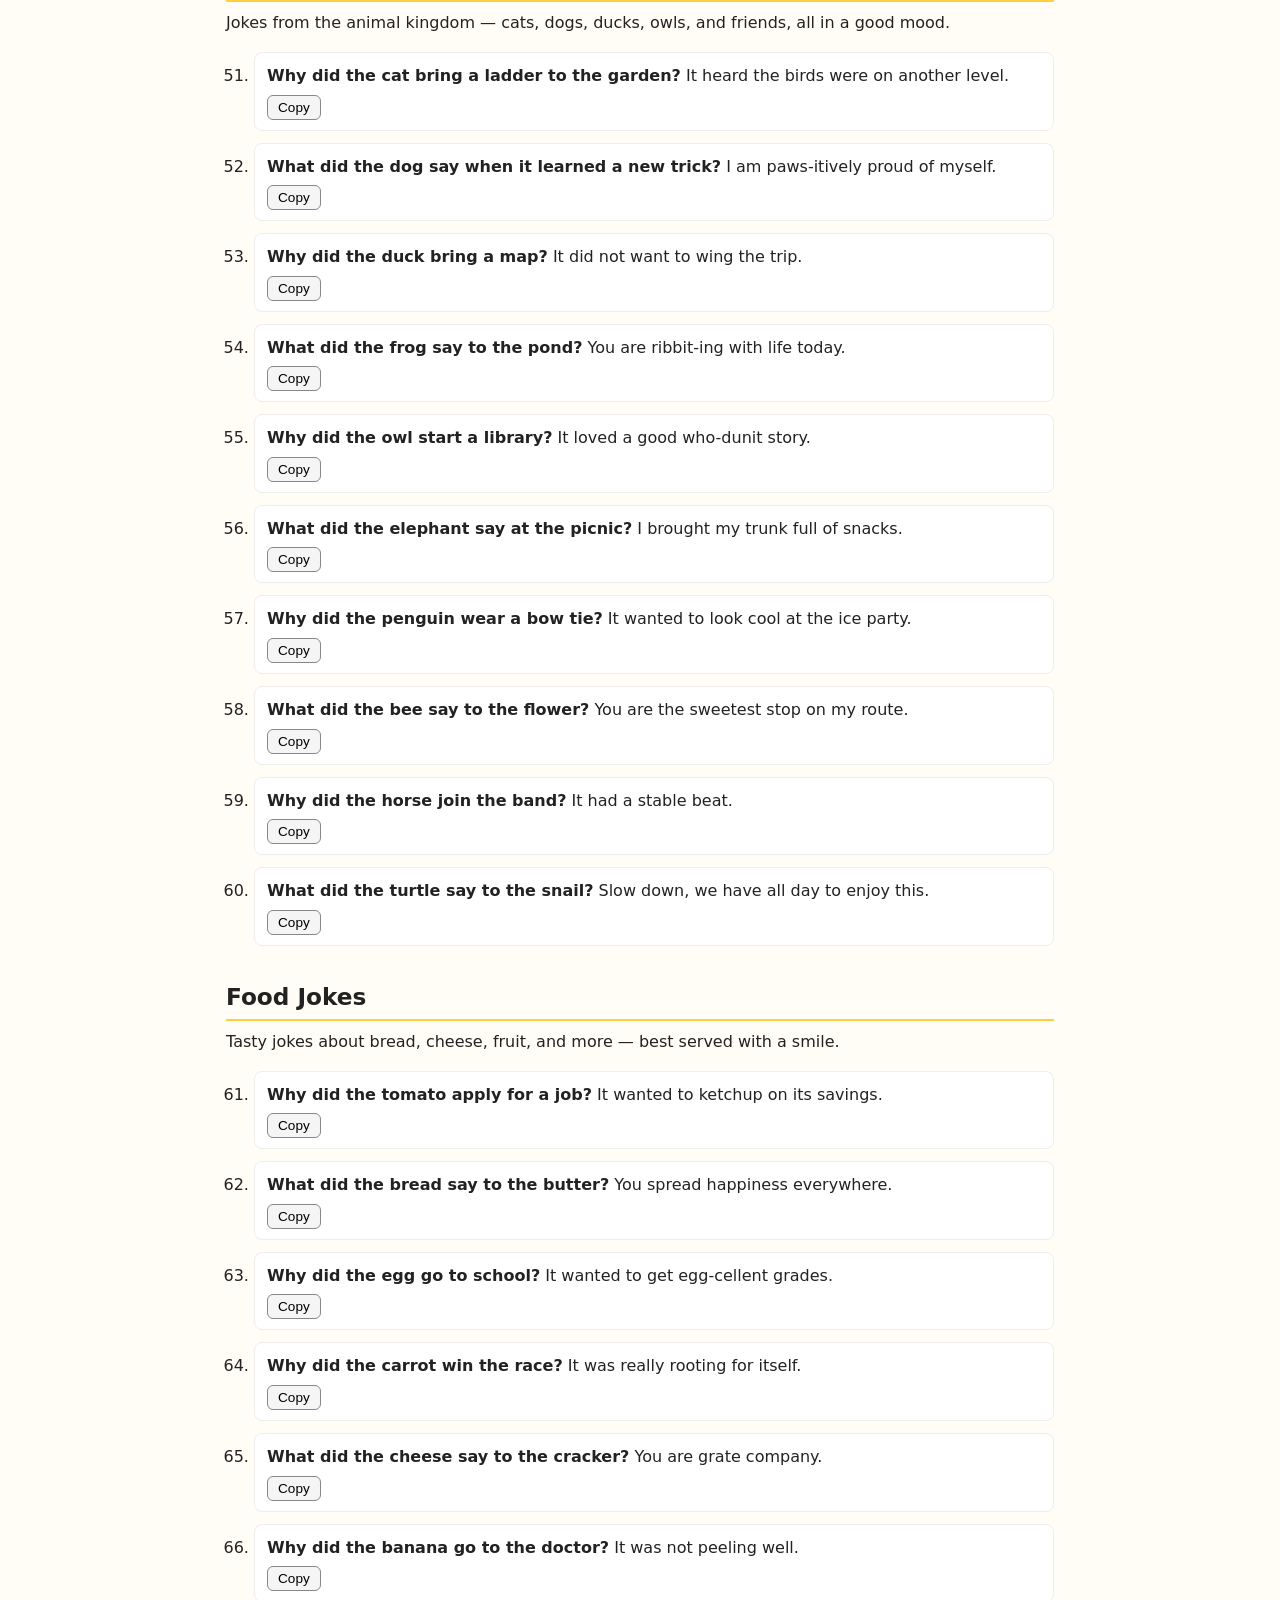
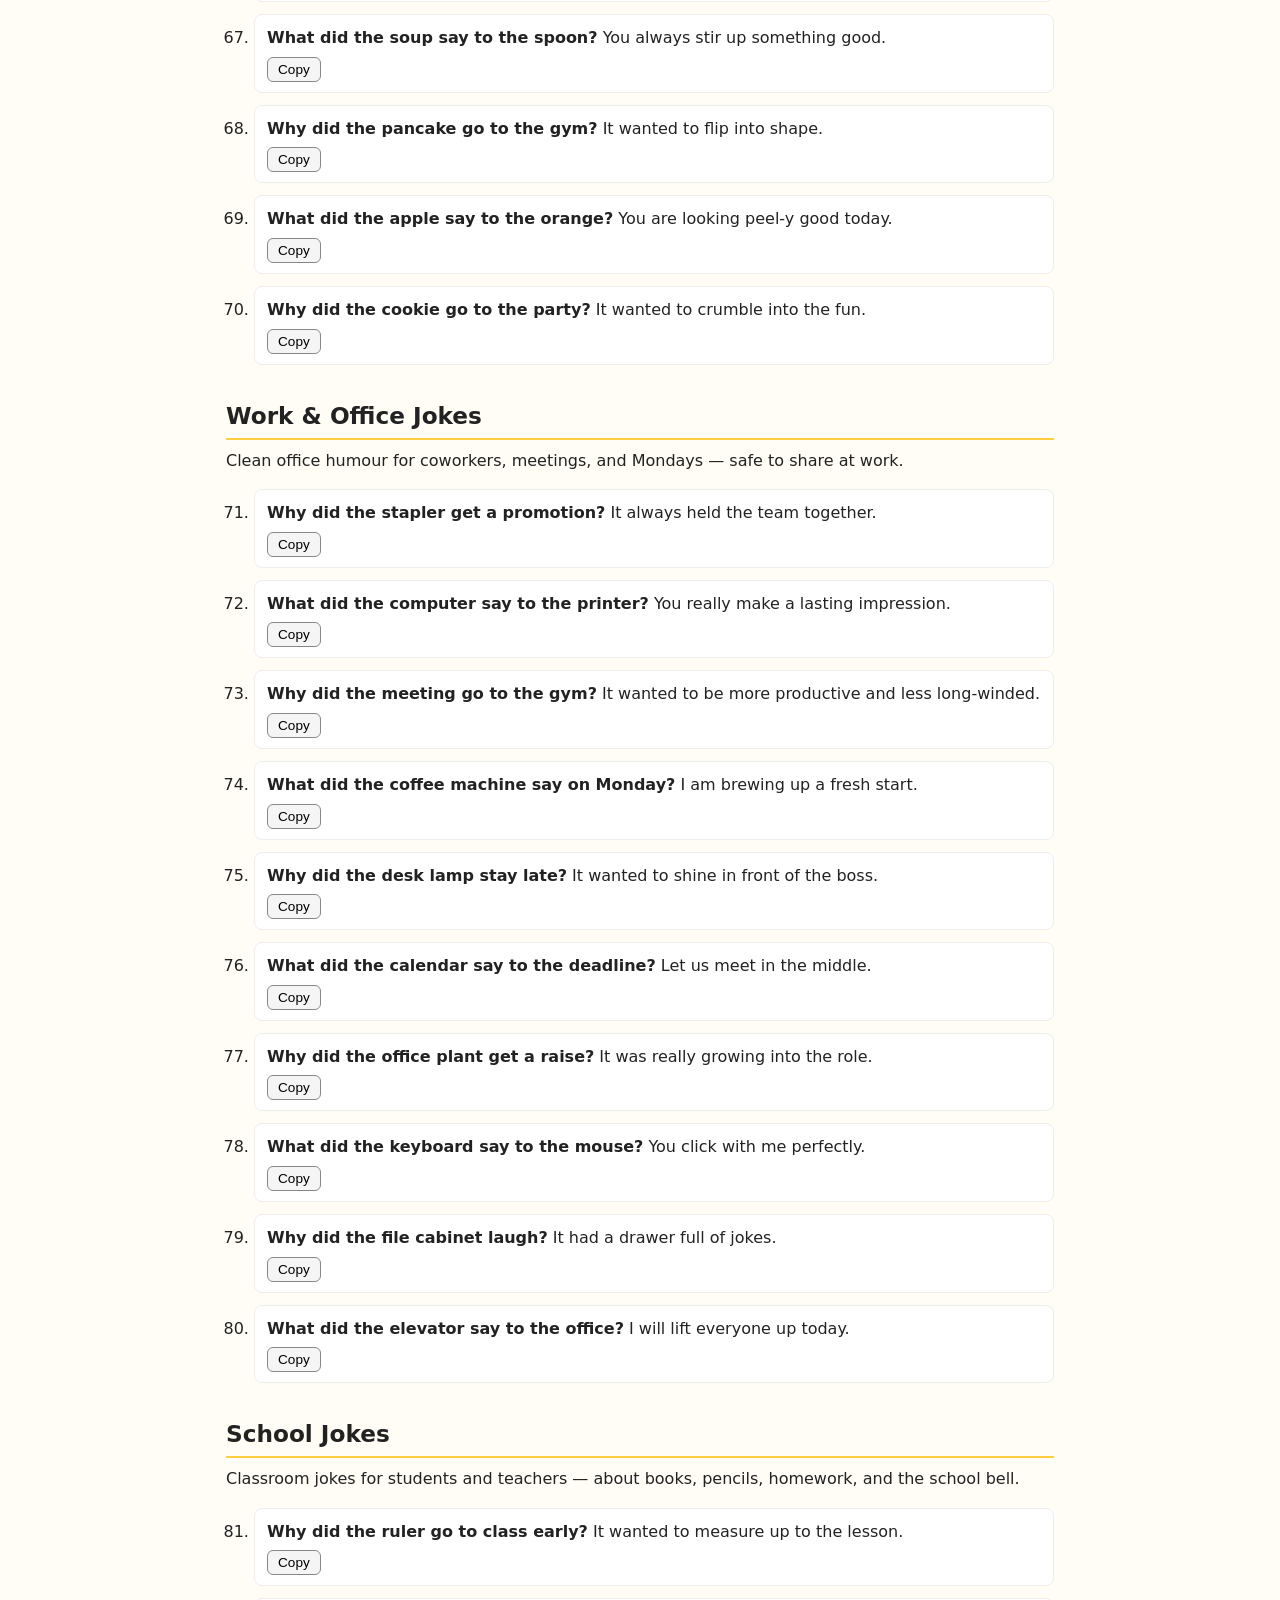
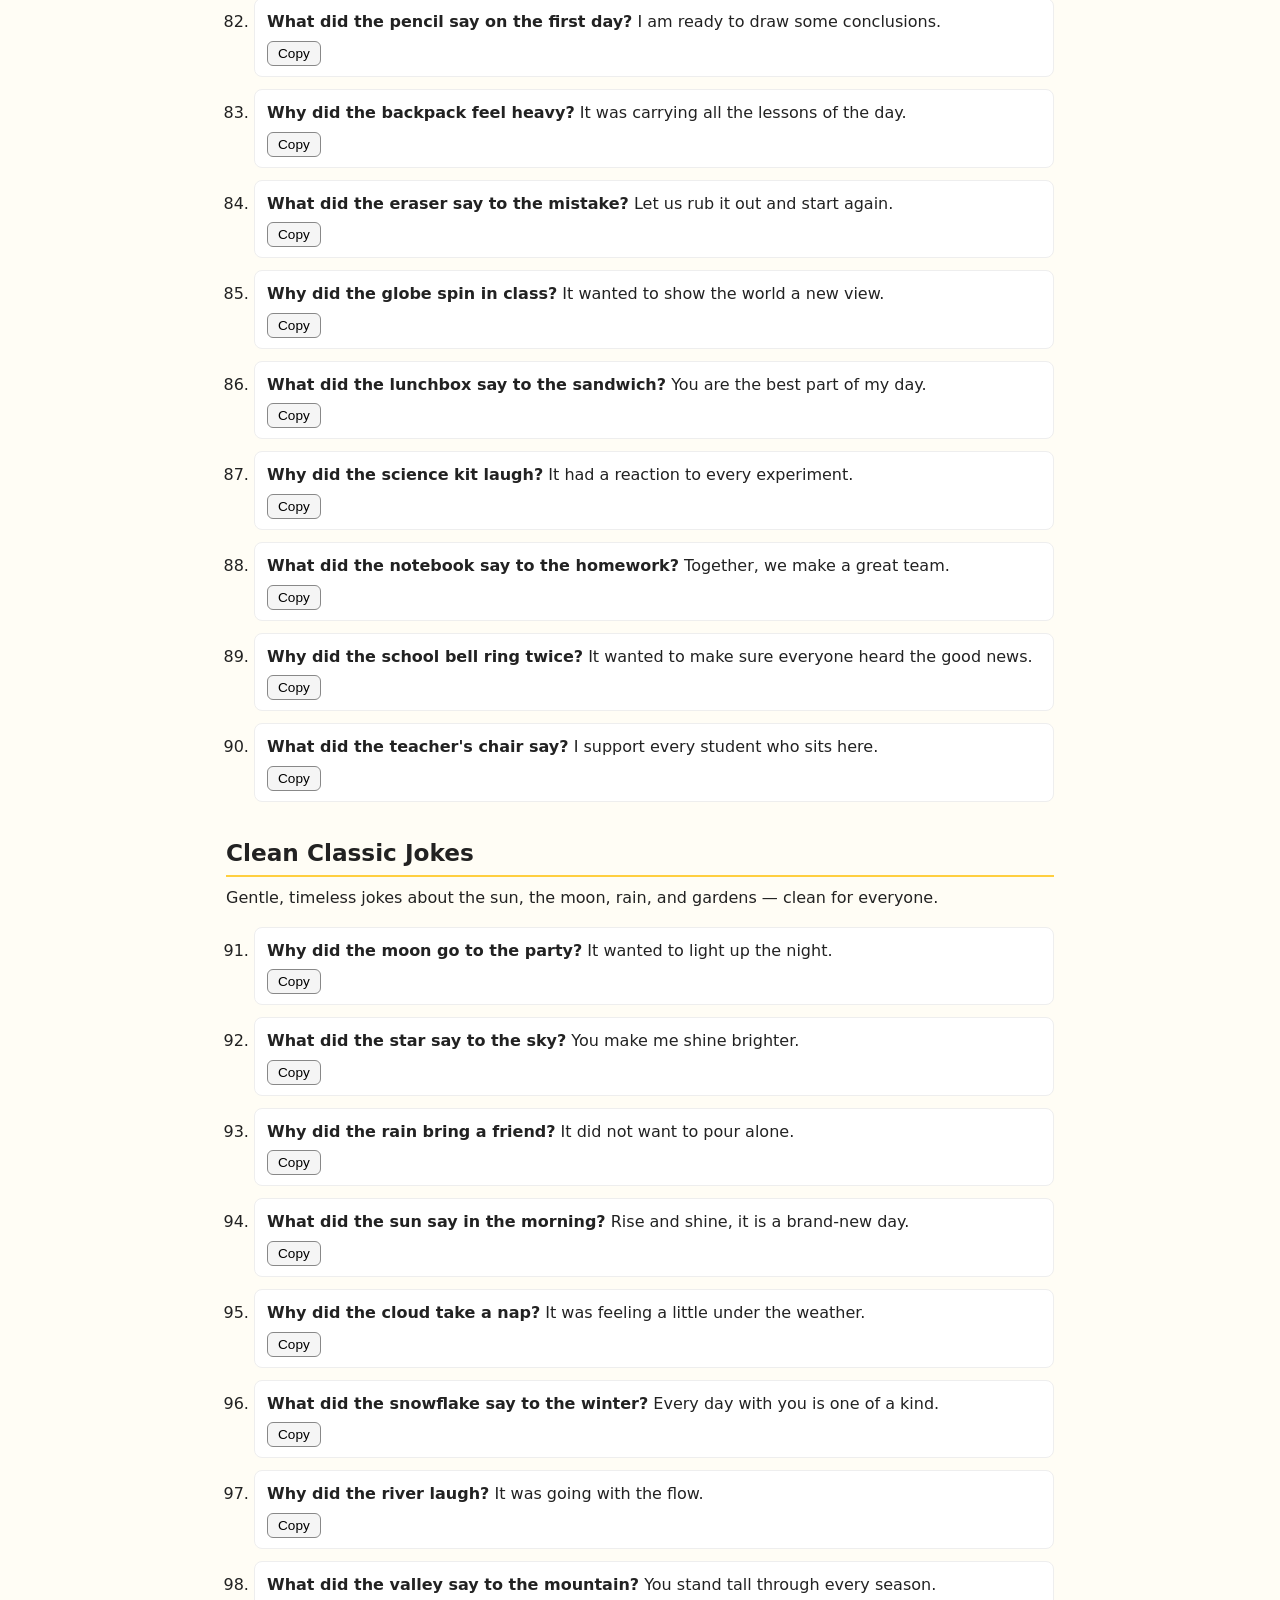
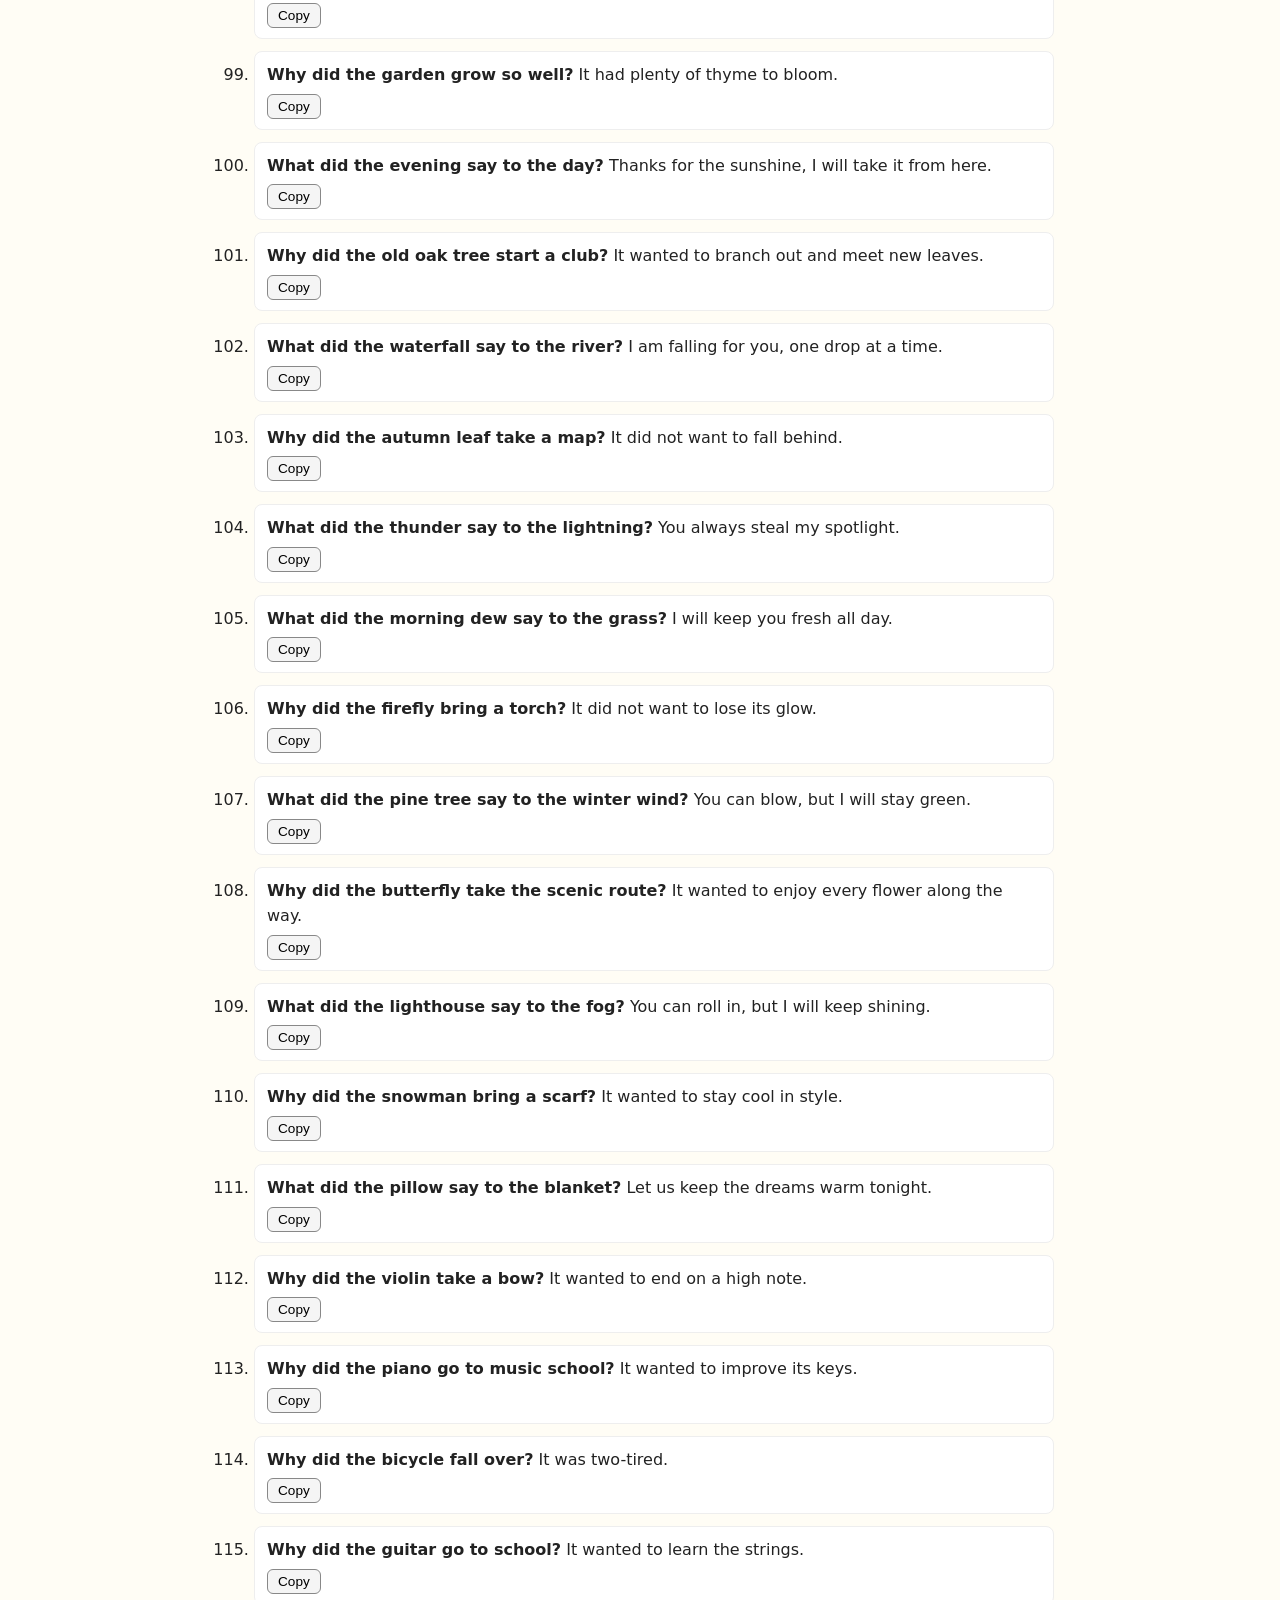
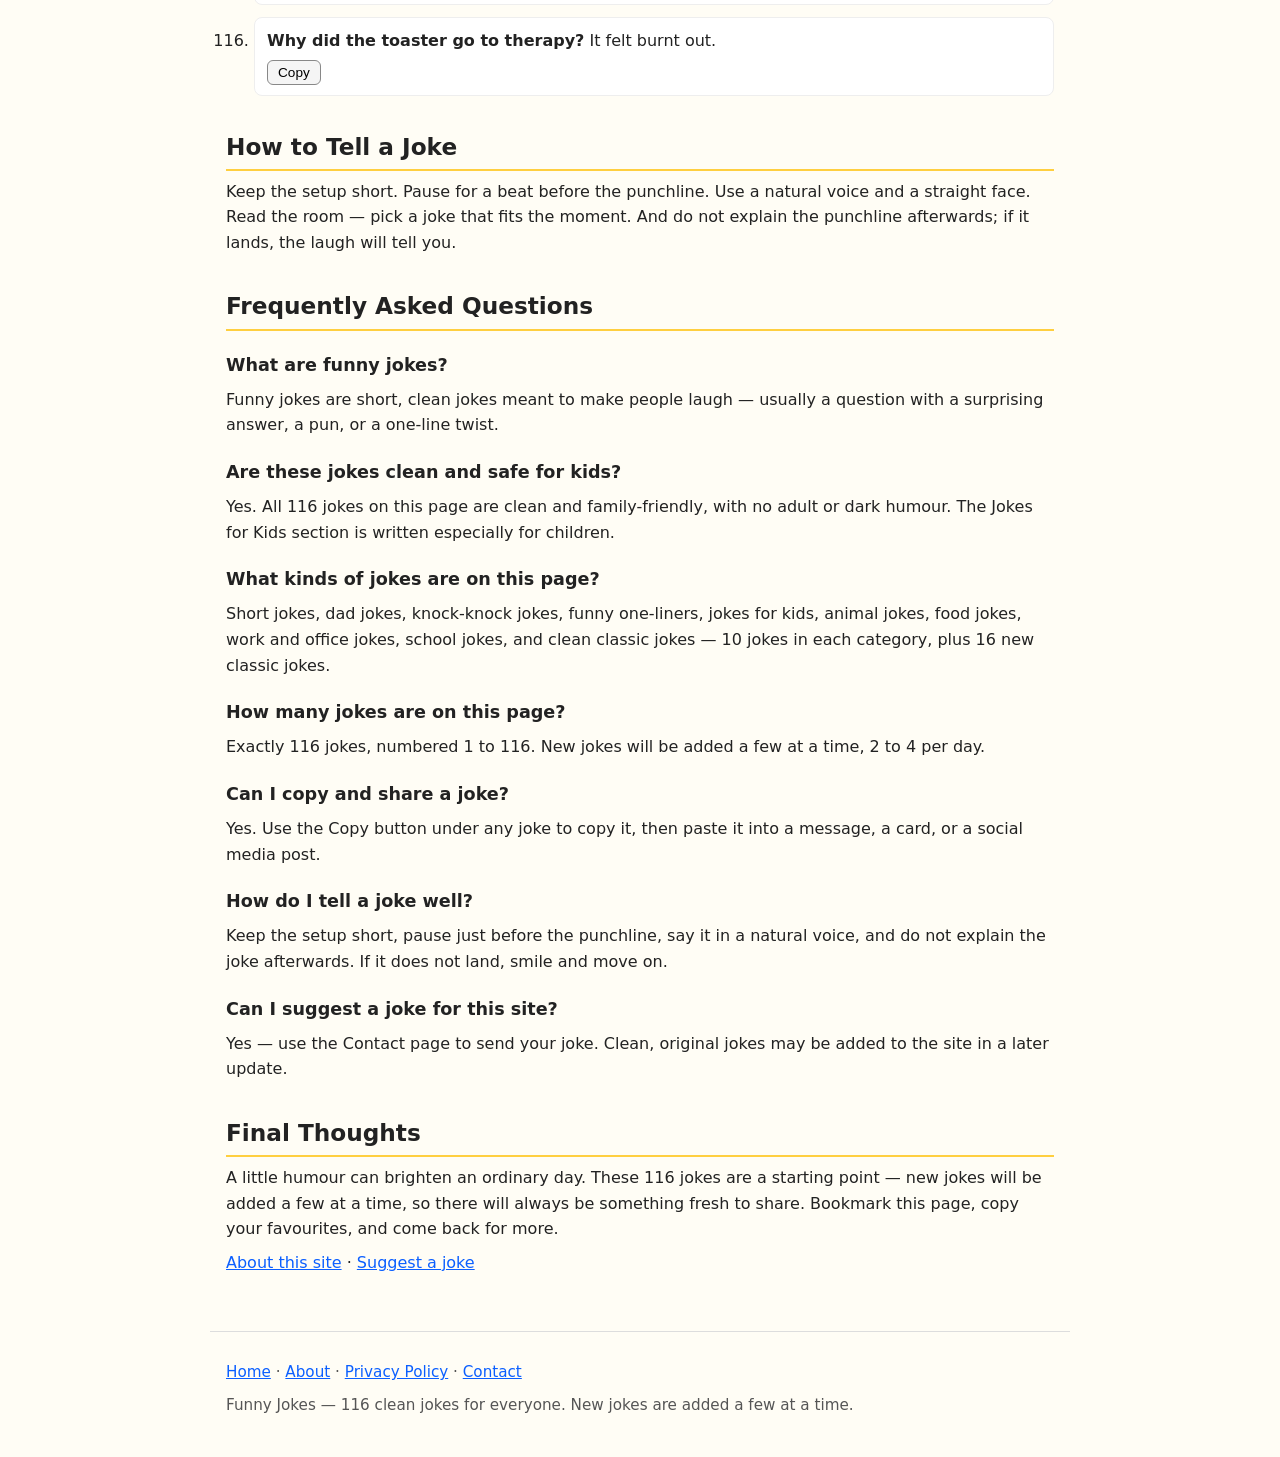
==== commit f626edde: "Jokes 113-116: piano, bicycle, guitar, toaster (4 new, total 116)" ====
--- a/index.html
+++ b/index.html
@@ -3,8 +3,8 @@
 <head>
 <meta charset="UTF-8">
 <meta name="viewport" content="width=device-width, initial-scale=1.0">
-<title>112 Funny Jokes | Clean, Short, Dad, Knock-Knock &amp; One-Liners</title>
-<meta name="description" content="112 clean funny jokes in 10 categories: short jokes, dad jokes, knock-knock jokes, one-liners, kids jokes, animal jokes, food jokes, work jokes, school jokes and classic jokes.">
+<title>116 Funny Jokes | Clean, Short, Dad, Knock-Knock &amp; One-Liners</title>
+<meta name="description" content="116 clean funny jokes in 10 categories: short jokes, dad jokes, knock-knock jokes, one-liners, kids jokes, animal jokes, food jokes, work jokes, school jokes and classic jokes.">
 <link rel="canonical" href="https://funnyjokeshub.vercel.app/">
 <meta name="google-site-verification" content="F35rqbBVg6ENbyYrUl2NkJEeMcFJ85l4w1VI4RaCMEo" />
 <link rel="stylesheet" href="style.css">
@@ -26,7 +26,7 @@
       "name": "Are these jokes clean and safe for kids?",
       "acceptedAnswer": {
         "@type": "Answer",
-        "text": "Yes. All 112 jokes on this page are clean and family-friendly, with no adult or dark humour. The Jokes for Kids section is written especially for children."
+        "text": "Yes. All 116 jokes on this page are clean and family-friendly, with no adult or dark humour. The Jokes for Kids section is written especially for children."
       }
     },
     {
@@ -34,7 +34,7 @@
       "name": "What kinds of jokes are on this page?",
       "acceptedAnswer": {
         "@type": "Answer",
-        "text": "Short jokes, dad jokes, knock-knock jokes, funny one-liners, jokes for kids, animal jokes, food jokes, work and office jokes, school jokes, and clean classic jokes \u2014 10 jokes in each category, plus 12 new classic jokes."
+        "text": "Short jokes, dad jokes, knock-knock jokes, funny one-liners, jokes for kids, animal jokes, food jokes, work and office jokes, school jokes, and clean classic jokes \u2014 10 jokes in each category, plus 16 new classic jokes."
       }
     },
     {
@@ -42,7 +42,7 @@
       "name": "How many jokes are on this page?",
       "acceptedAnswer": {
         "@type": "Answer",
-        "text": "Exactly 112 jokes, numbered 1 to 112. New jokes will be added a few at a time, 2 to 4 per day."
+        "text": "Exactly 116 jokes, numbered 1 to 116. New jokes will be added a few at a time, 2 to 4 per day."
       }
     },
     {
@@ -78,8 +78,8 @@
 <main>
 <h1>Funny Jokes</h1>
 
-<p>Looking for a quick laugh? Here are <strong>112 funny jokes</strong> — clean, short, and easy to share with friends, family, and coworkers. Pick a category below, or use the search box to find a joke about something.</p>
-<div class="quick-answer"><p><strong>Quick answer:</strong> This page has 112 clean funny jokes in 10 categories — short jokes, dad jokes, knock-knock jokes, one-liners, kids jokes, animal jokes, food jokes, work jokes, school jokes, and classic jokes — 10 jokes in each category, plus 12 new classic jokes.</p></div>
+<p>Looking for a quick laugh? Here are <strong>116 funny jokes</strong> — clean, short, and easy to share with friends, family, and coworkers. Pick a category below, or use the search box to find a joke about something.</p>
+<div class="quick-answer"><p><strong>Quick answer:</strong> This page has 116 clean funny jokes in 10 categories — short jokes, dad jokes, knock-knock jokes, one-liners, kids jokes, animal jokes, food jokes, work jokes, school jokes, and classic jokes — 10 jokes in each category, plus 16 new classic jokes.</p></div>
 <h2 id="contents">Table of Contents</h2>
 <nav class="toc" aria-label="Table of contents"><ol>
 <li><a href="#what-makes-a-joke-funny">What Makes a Joke Funny?</a></li>
@@ -92,7 +92,7 @@
 <li><a href="#food-jokes">Food Jokes (61–70)</a></li>
 <li><a href="#work-office-jokes">Work &amp; Office Jokes (71–80)</a></li>
 <li><a href="#school-jokes">School Jokes (81–90)</a></li>
-<li><a href="#clean-classic-jokes">Clean Classic Jokes (91–112)</a></li>
+<li><a href="#clean-classic-jokes">Clean Classic Jokes (91–116)</a></li>
 <li><a href="#how-to-tell-a-joke">How to Tell a Joke</a></li>
 <li><a href="#faq">Frequently Asked Questions</a></li>
 <li><a href="#final-thoughts">Final Thoughts</a></li>
@@ -103,7 +103,7 @@
 <label for="search">Search jokes:</label>
 <input type="search" id="search" placeholder="Try: cat, school, coffee, moon…" aria-label="Search jokes">
 <button class="random-btn" id="random-btn" type="button">🎲 Random Joke</button>
-<span class="search-count" id="search-count" aria-live="polite">112 jokes</span>
+<span class="search-count" id="search-count" aria-live="polite">116 jokes</span>
 </div>
 <section class="category" id="short-jokes" aria-labelledby="short-jokes-heading">
 <h2 id="short-jokes-heading">Short Jokes</h2>
@@ -266,18 +266,22 @@
 <li class="joke" id="joke-110"><span class="joke-text"><strong>Why did the snowman bring a scarf?</strong> It wanted to stay cool in style.</span> <button class="copy-btn" type="button" aria-label="Copy joke 110">Copy</button></li>
 <li class="joke" id="joke-111"><span class="joke-text"><strong>What did the pillow say to the blanket?</strong> Let us keep the dreams warm tonight.</span> <button class="copy-btn" type="button" aria-label="Copy joke 111">Copy</button></li>
 <li class="joke" id="joke-112"><span class="joke-text"><strong>Why did the violin take a bow?</strong> It wanted to end on a high note.</span> <button class="copy-btn" type="button" aria-label="Copy joke 112">Copy</button></li>
+<li class="joke" id="joke-113"><span class="joke-text"><strong>Why did the piano go to music school?</strong> It wanted to improve its keys.</span> <button class="copy-btn" type="button" aria-label="Copy joke 113">Copy</button></li>
+<li class="joke" id="joke-114"><span class="joke-text"><strong>Why did the bicycle fall over?</strong> It was two-tired.</span> <button class="copy-btn" type="button" aria-label="Copy joke 114">Copy</button></li>
+<li class="joke" id="joke-115"><span class="joke-text"><strong>Why did the guitar go to school?</strong> It wanted to learn the strings.</span> <button class="copy-btn" type="button" aria-label="Copy joke 115">Copy</button></li>
+<li class="joke" id="joke-116"><span class="joke-text"><strong>Why did the toaster go to therapy?</strong> It felt burnt out.</span> <button class="copy-btn" type="button" aria-label="Copy joke 116">Copy</button></li>
 </ol>
 </section>
 <!-- ADD NEW JOKES HERE (101+): add a new joke list item with id joke-101 at the end of this last list, keep numbering continuous, and update the title, H1, meta description, and joke total on this page. Add only 2-4 jokes per day. -->
 <h2 id="how-to-tell-a-joke">How to Tell a Joke</h2>
 <p>Keep the setup short. Pause for a beat before the punchline. Use a natural voice and a straight face. Read the room — pick a joke that fits the moment. And do not explain the punchline afterwards; if it lands, the laugh will tell you.</p>
 <h2 id="faq">Frequently Asked Questions</h2>
-<div class="faq-item"><h3>What are funny jokes?</h3><p>Funny jokes are short, clean jokes meant to make people laugh — usually a question with a surprising answer, a pun, or a one-line twist.</p></div><div class="faq-item"><h3>Are these jokes clean and safe for kids?</h3><p>Yes. All 112 jokes on this page are clean and family-friendly, with no adult or dark humour. The Jokes for Kids section is written especially for children.</p></div><div class="faq-item"><h3>What kinds of jokes are on this page?</h3><p>Short jokes, dad jokes, knock-knock jokes, funny one-liners, jokes for kids, animal jokes, food jokes, work and office jokes, school jokes, and clean classic jokes — 10 jokes in each category, plus 12 new classic jokes.</p></div><div class="faq-item"><h3>How many jokes are on this page?</h3><p>Exactly 112 jokes, numbered 1 to 112. New jokes will be added a few at a time, 2 to 4 per day.</p></div><div class="faq-item"><h3>Can I copy and share a joke?</h3><p>Yes. Use the Copy button under any joke to copy it, then paste it into a message, a card, or a social media post.</p></div><div class="faq-item"><h3>How do I tell a joke well?</h3><p>Keep the setup short, pause just before the punchline, say it in a natural voice, and do not explain the joke afterwards. If it does not land, smile and move on.</p></div><div class="faq-item"><h3>Can I suggest a joke for this site?</h3><p>Yes — use the Contact page to send your joke. Clean, original jokes may be added to the site in a later update.</p></div>
+<div class="faq-item"><h3>What are funny jokes?</h3><p>Funny jokes are short, clean jokes meant to make people laugh — usually a question with a surprising answer, a pun, or a one-line twist.</p></div><div class="faq-item"><h3>Are these jokes clean and safe for kids?</h3><p>Yes. All 116 jokes on this page are clean and family-friendly, with no adult or dark humour. The Jokes for Kids section is written especially for children.</p></div><div class="faq-item"><h3>What kinds of jokes are on this page?</h3><p>Short jokes, dad jokes, knock-knock jokes, funny one-liners, jokes for kids, animal jokes, food jokes, work and office jokes, school jokes, and clean classic jokes — 10 jokes in each category, plus 16 new classic jokes.</p></div><div class="faq-item"><h3>How many jokes are on this page?</h3><p>Exactly 116 jokes, numbered 1 to 116. New jokes will be added a few at a time, 2 to 4 per day.</p></div><div class="faq-item"><h3>Can I copy and share a joke?</h3><p>Yes. Use the Copy button under any joke to copy it, then paste it into a message, a card, or a social media post.</p></div><div class="faq-item"><h3>How do I tell a joke well?</h3><p>Keep the setup short, pause just before the punchline, say it in a natural voice, and do not explain the joke afterwards. If it does not land, smile and move on.</p></div><div class="faq-item"><h3>Can I suggest a joke for this site?</h3><p>Yes — use the Contact page to send your joke. Clean, original jokes may be added to the site in a later update.</p></div>
 <h2 id="final-thoughts">Final Thoughts</h2>
-<p>A little humour can brighten an ordinary day. These 112 jokes are a starting point — new jokes will be added a few at a time, so there will always be something fresh to share. Bookmark this page, copy your favourites, and come back for more.</p>
+<p>A little humour can brighten an ordinary day. These 116 jokes are a starting point — new jokes will be added a few at a time, so there will always be something fresh to share. Bookmark this page, copy your favourites, and come back for more.</p>
 <p><a href="about.html">About this site</a> · <a href="contact.html">Suggest a joke</a></p>
 
 </main>
-<footer><p><a href="index.html">Home</a> · <a href="about.html">About</a> · <a href="privacy-policy.html">Privacy Policy</a> · <a href="contact.html">Contact</a></p><p>Funny Jokes — 112 clean jokes for everyone. New jokes are added a few at a time.</p></footer>
+<footer><p><a href="index.html">Home</a> · <a href="about.html">About</a> · <a href="privacy-policy.html">Privacy Policy</a> · <a href="contact.html">Contact</a></p><p>Funny Jokes — 116 clean jokes for everyone. New jokes are added a few at a time.</p></footer>
 </body>
 </html>
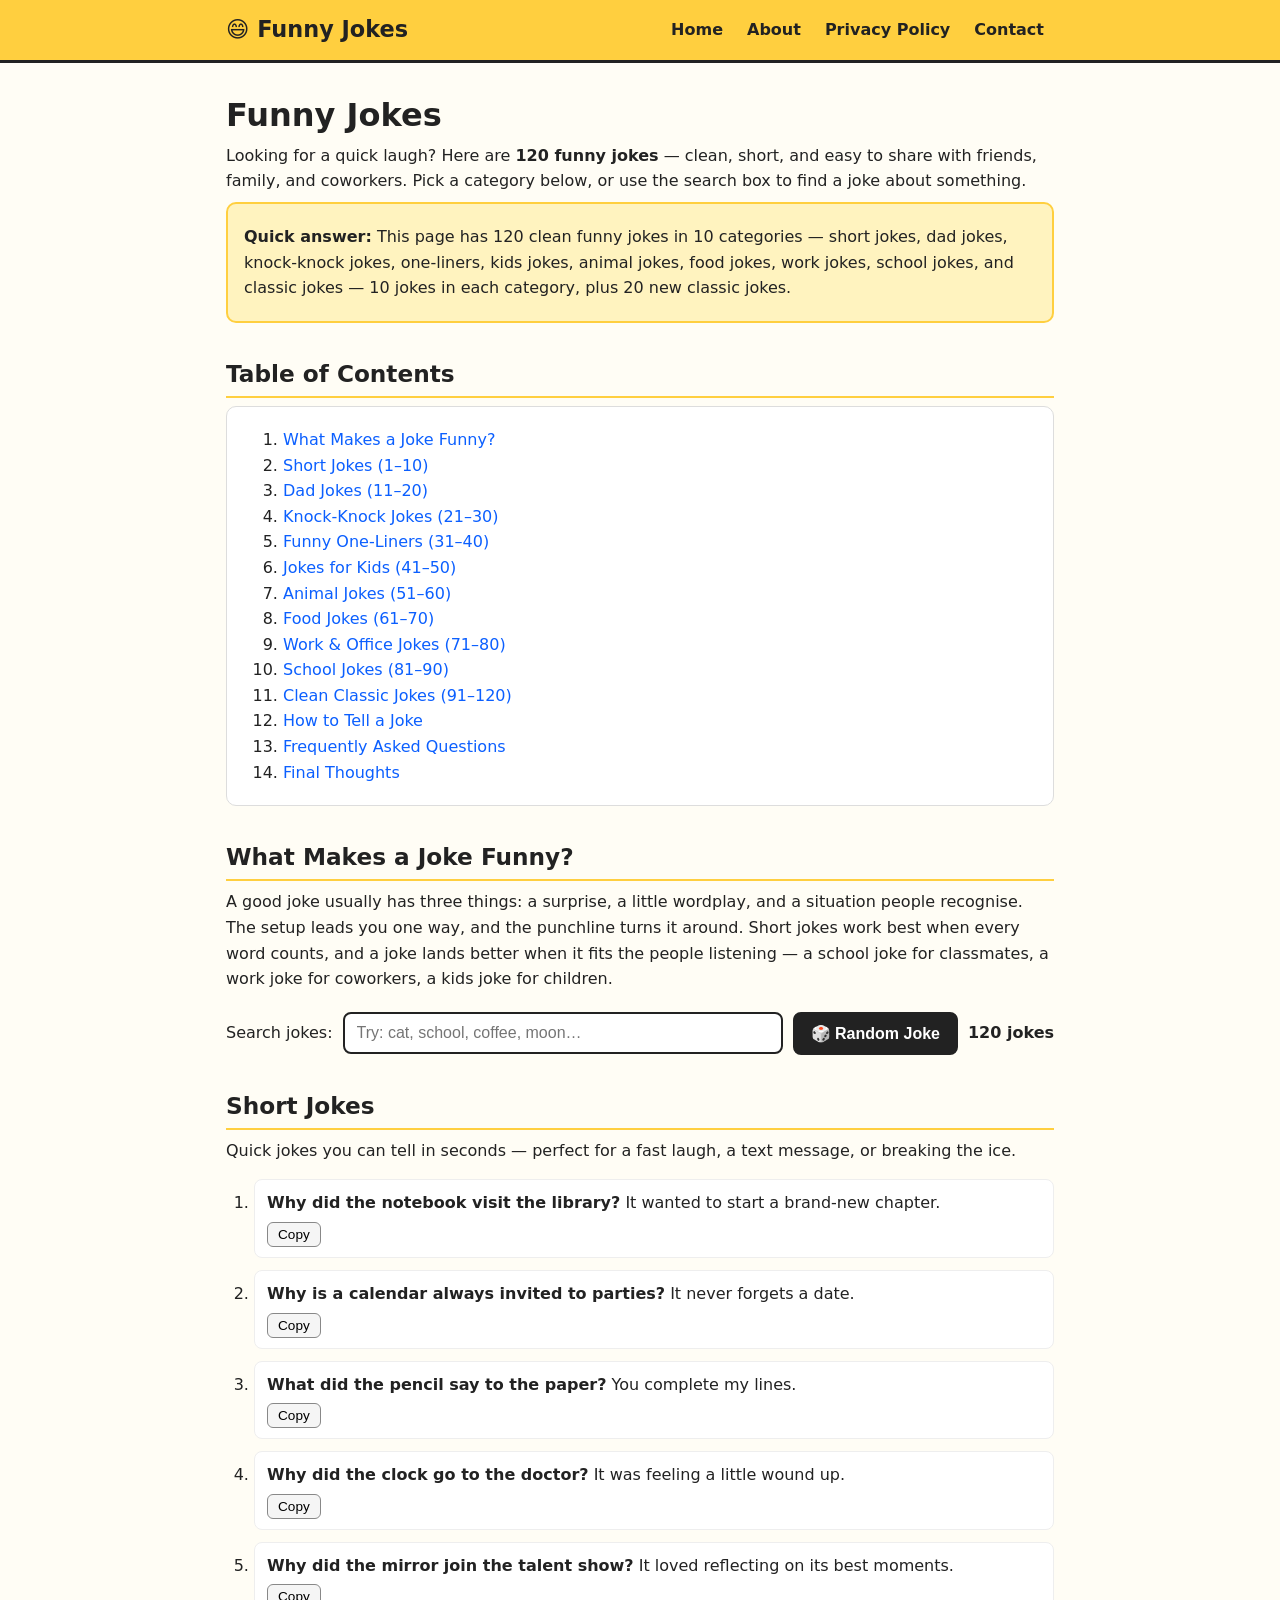
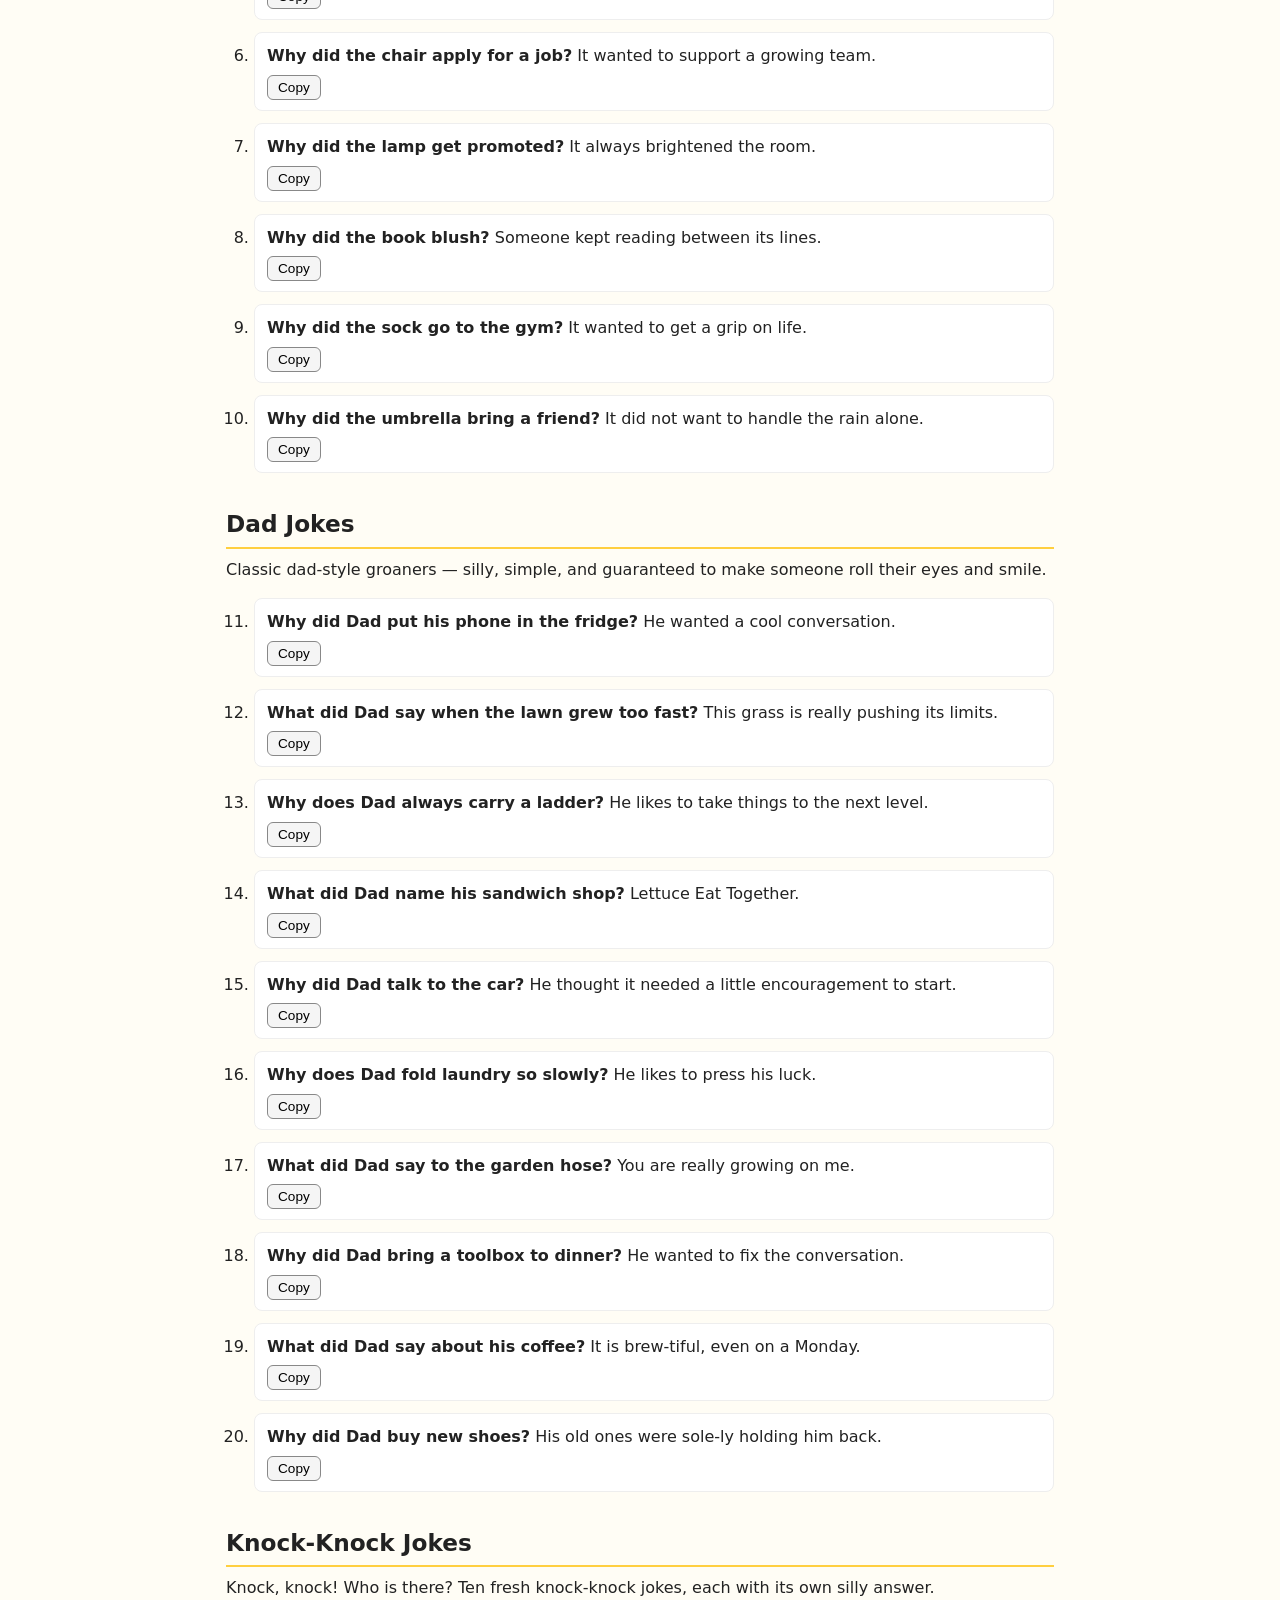
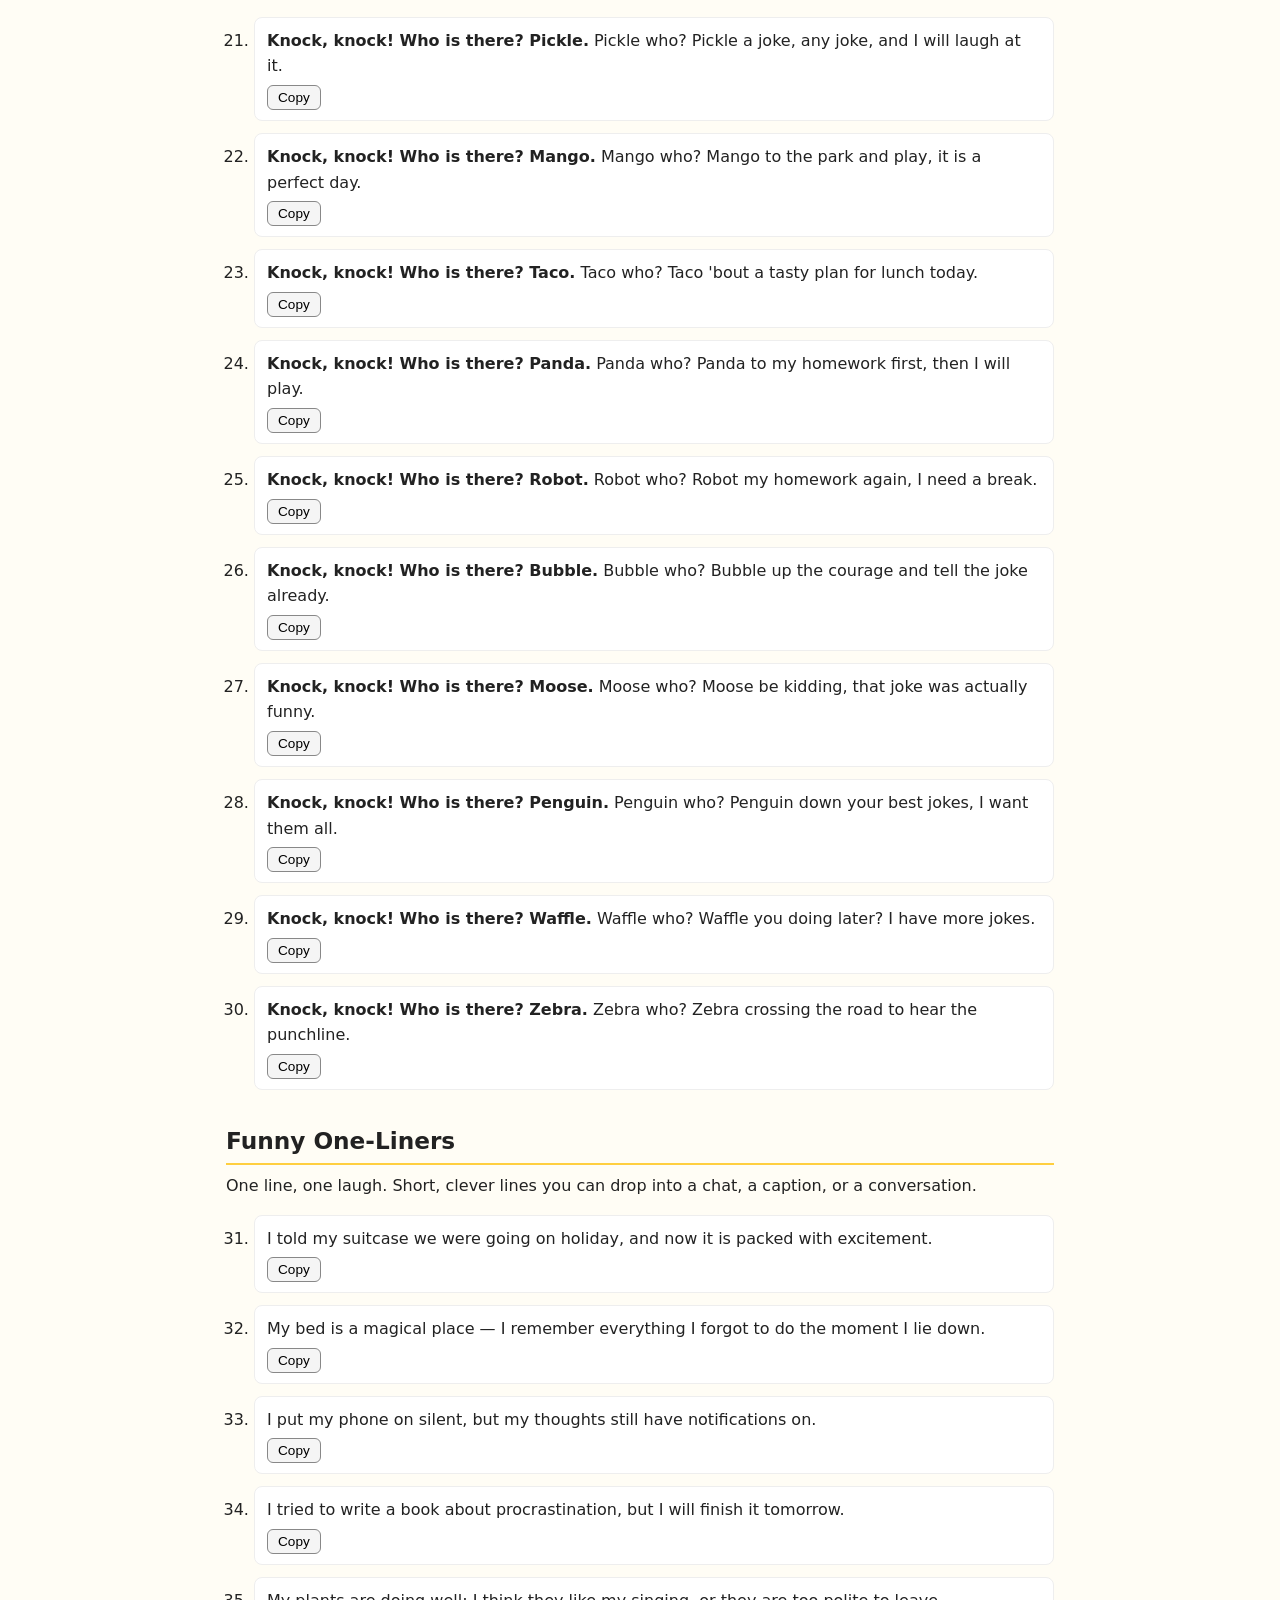
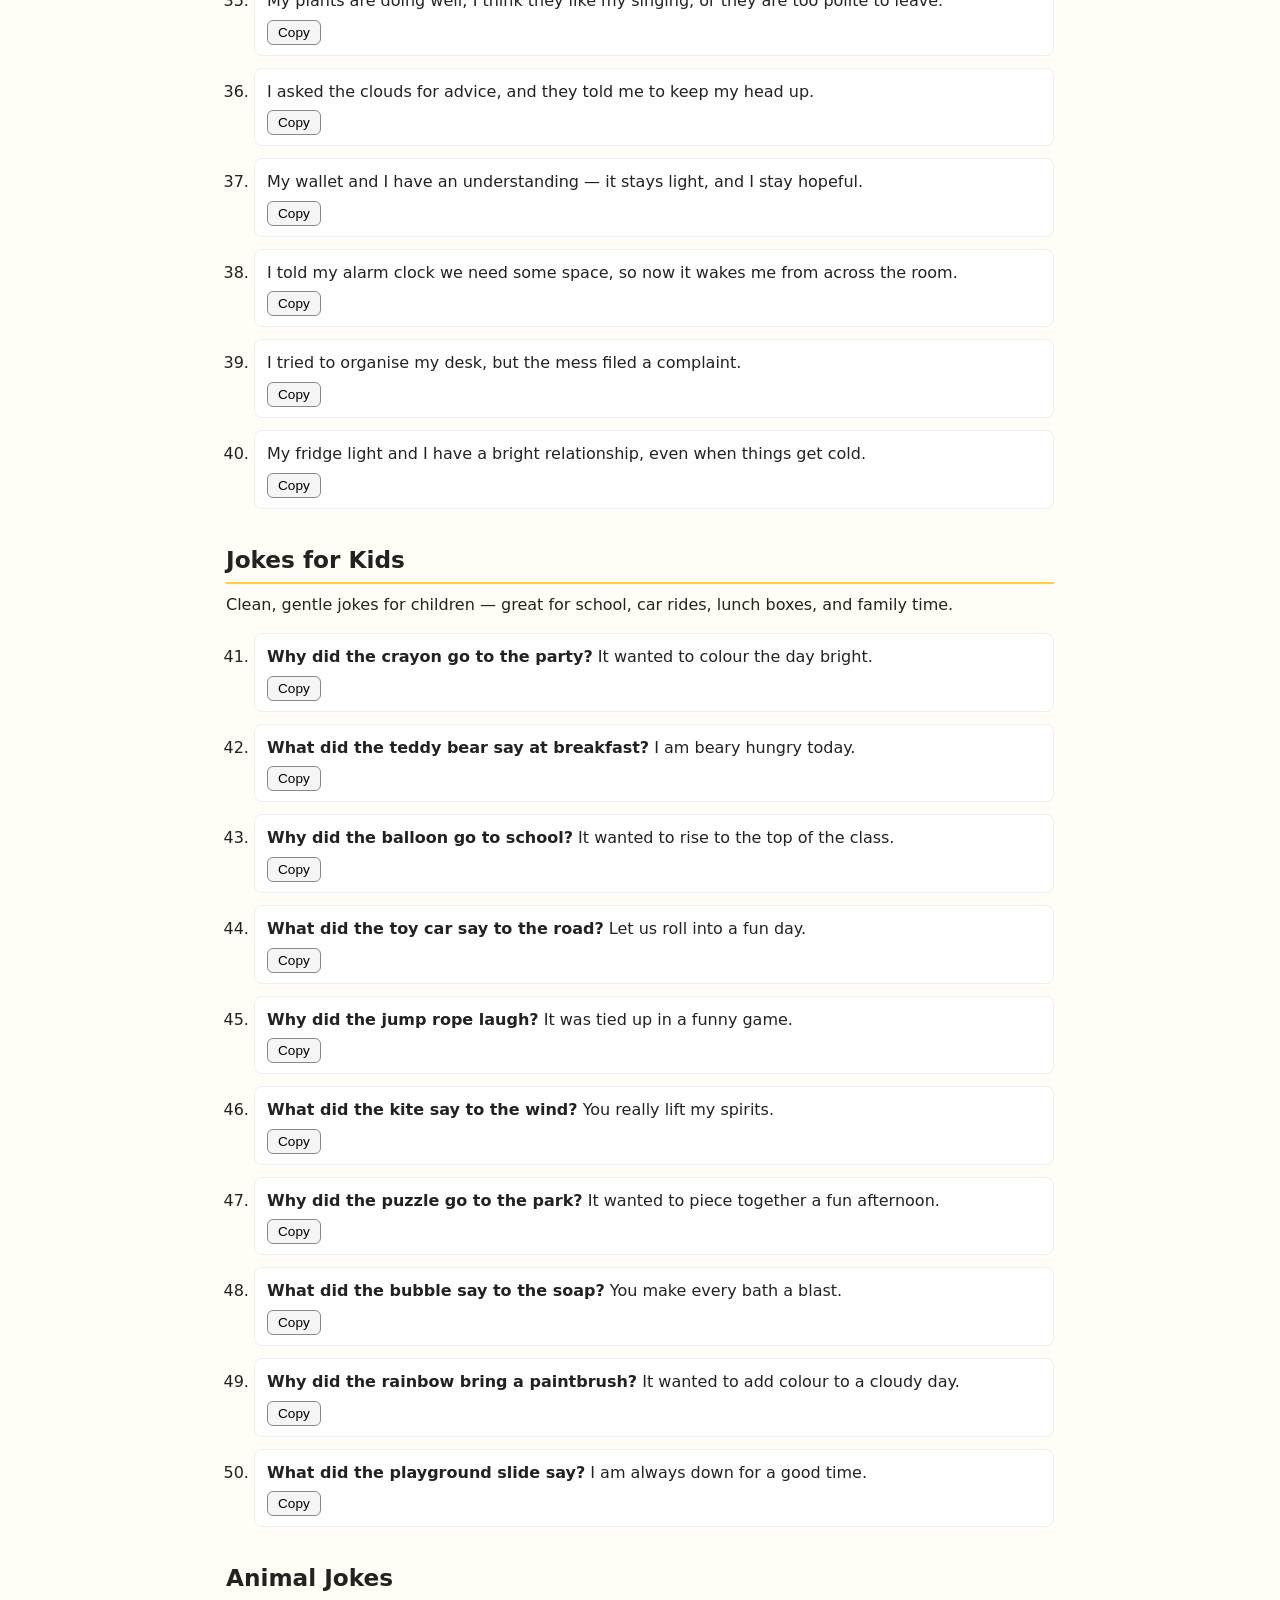
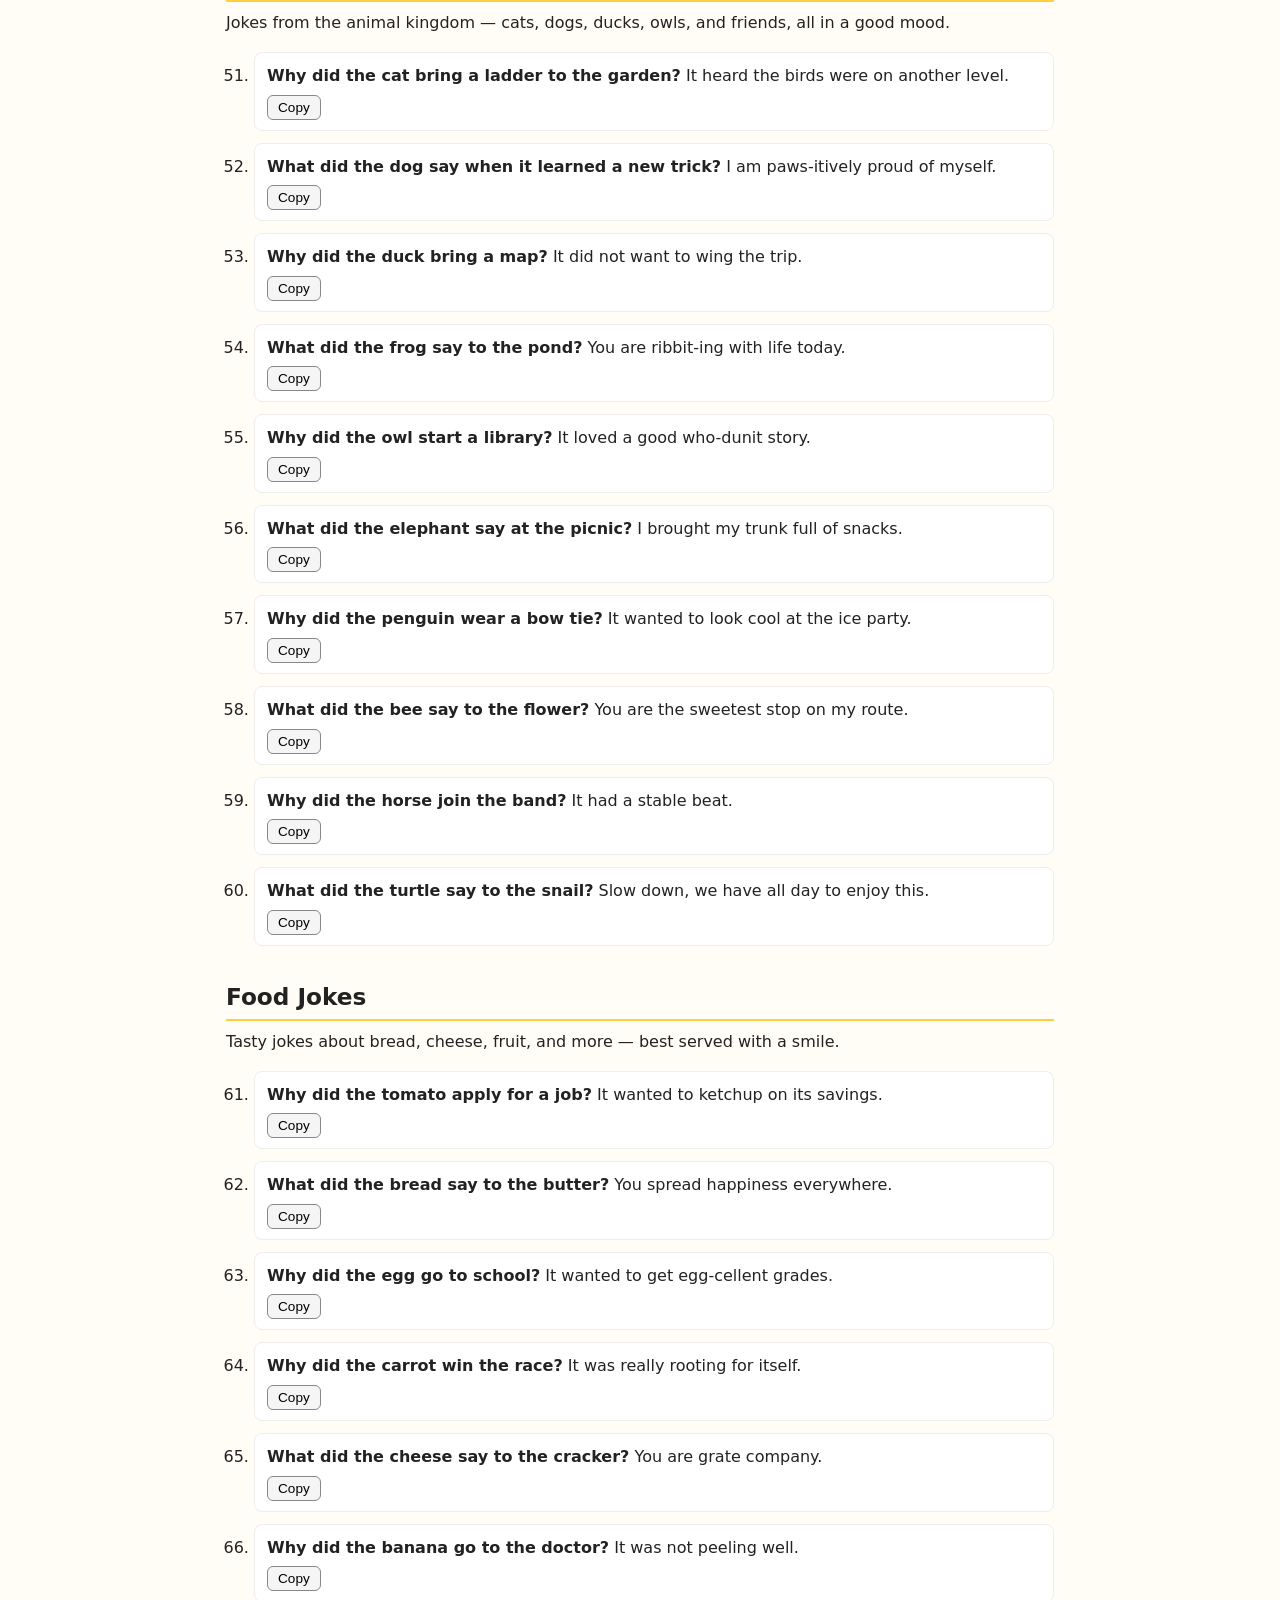
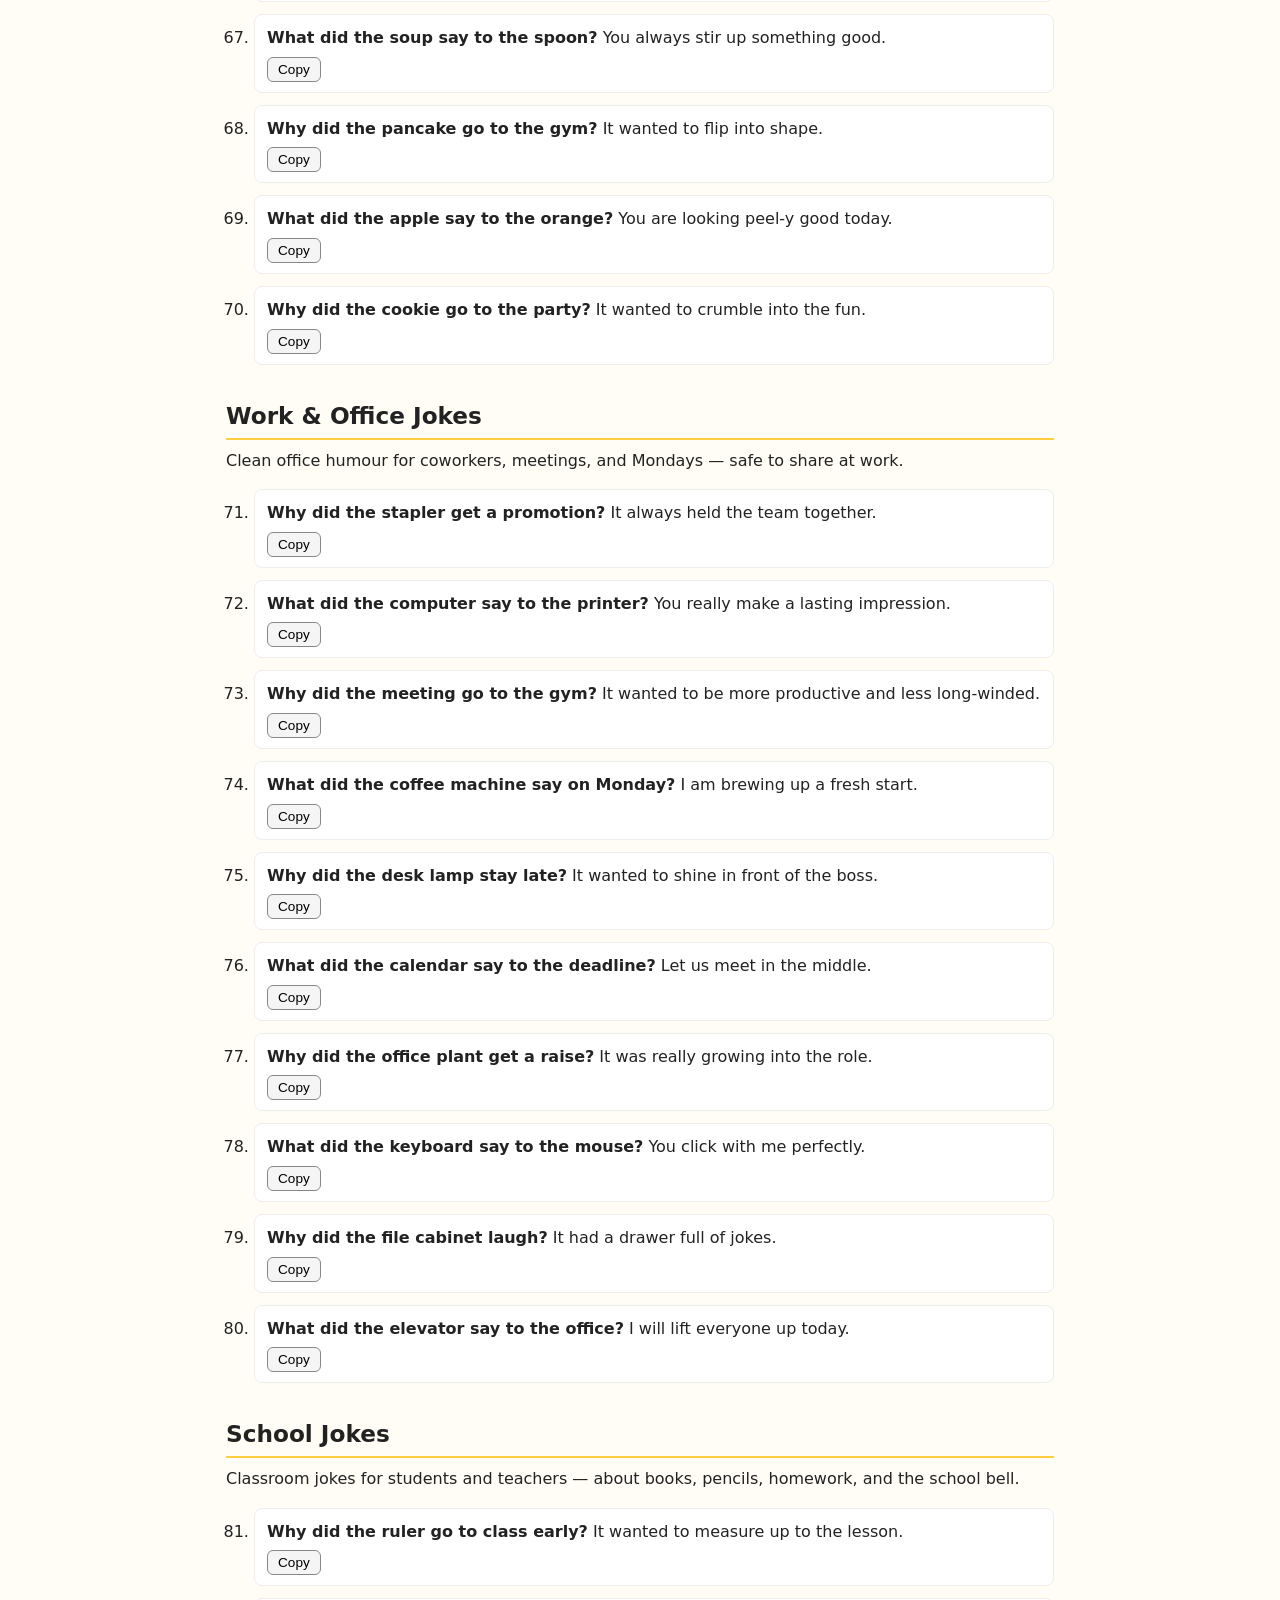
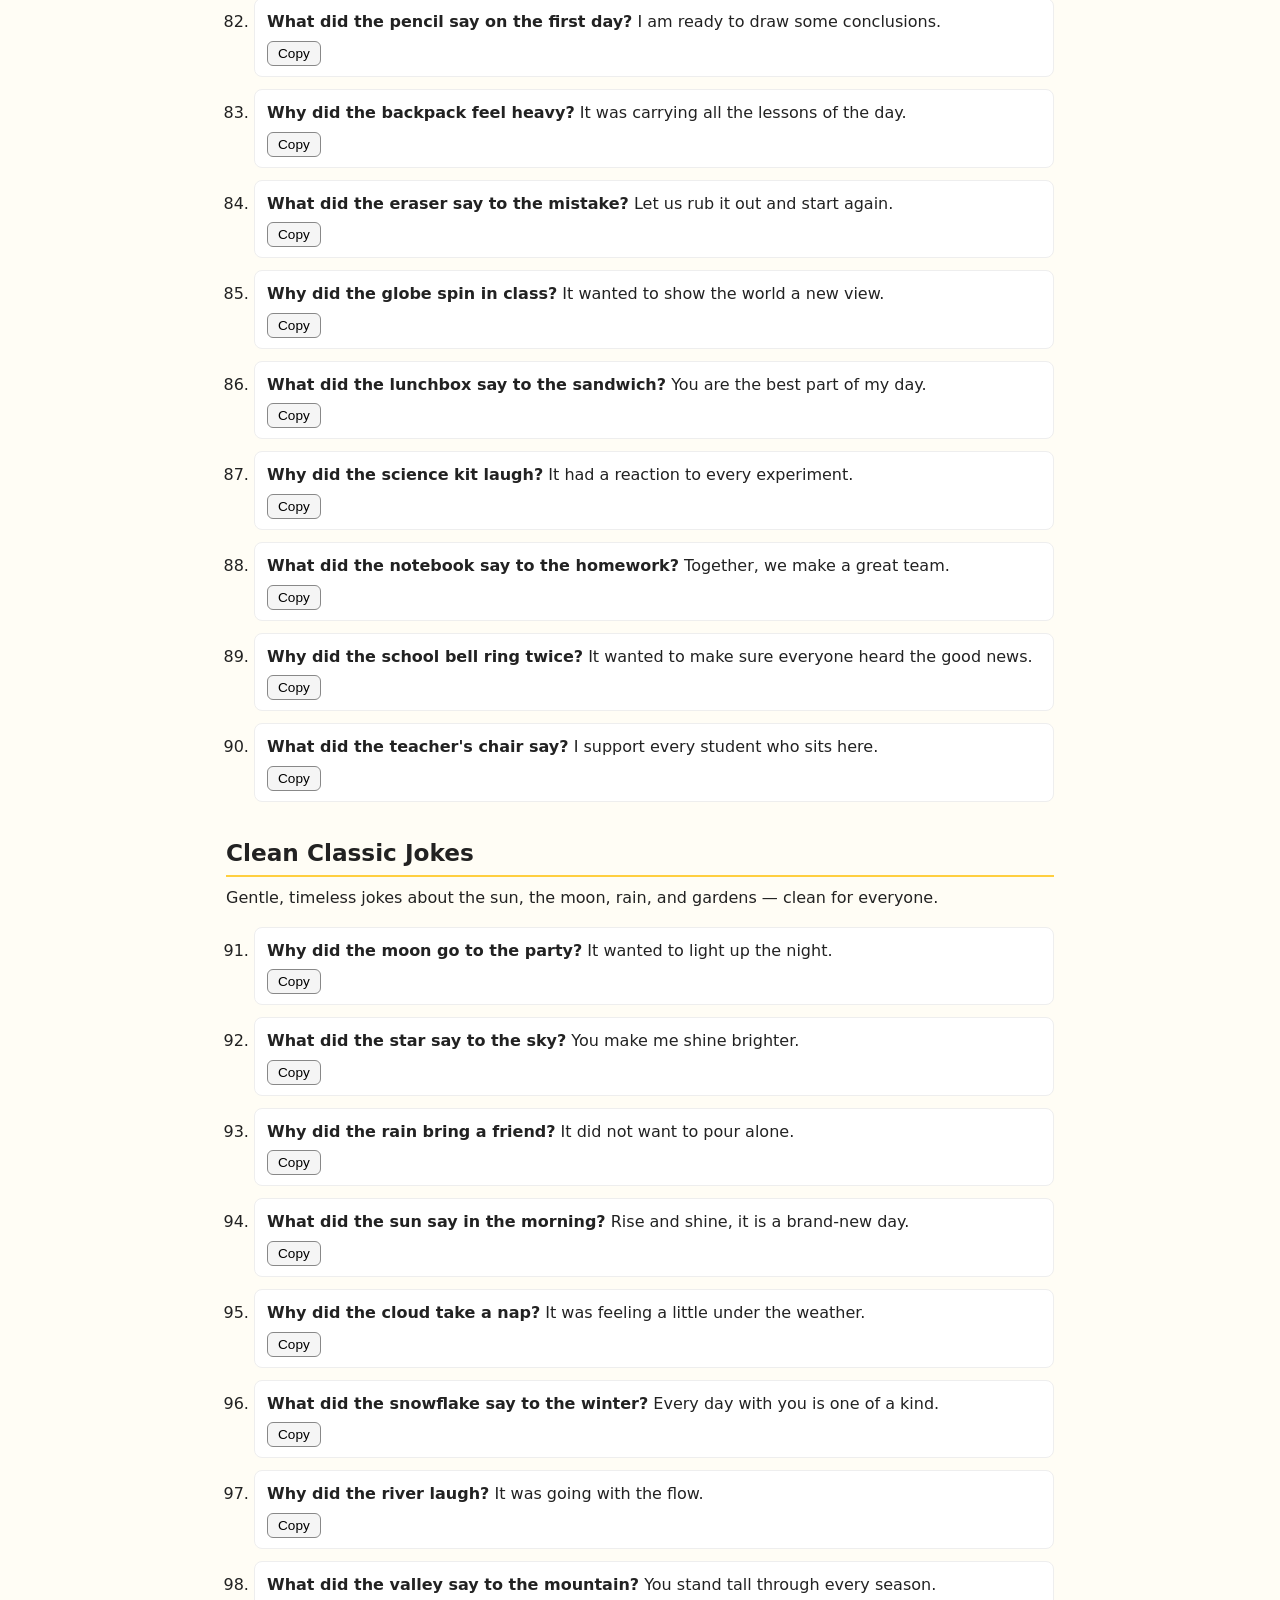
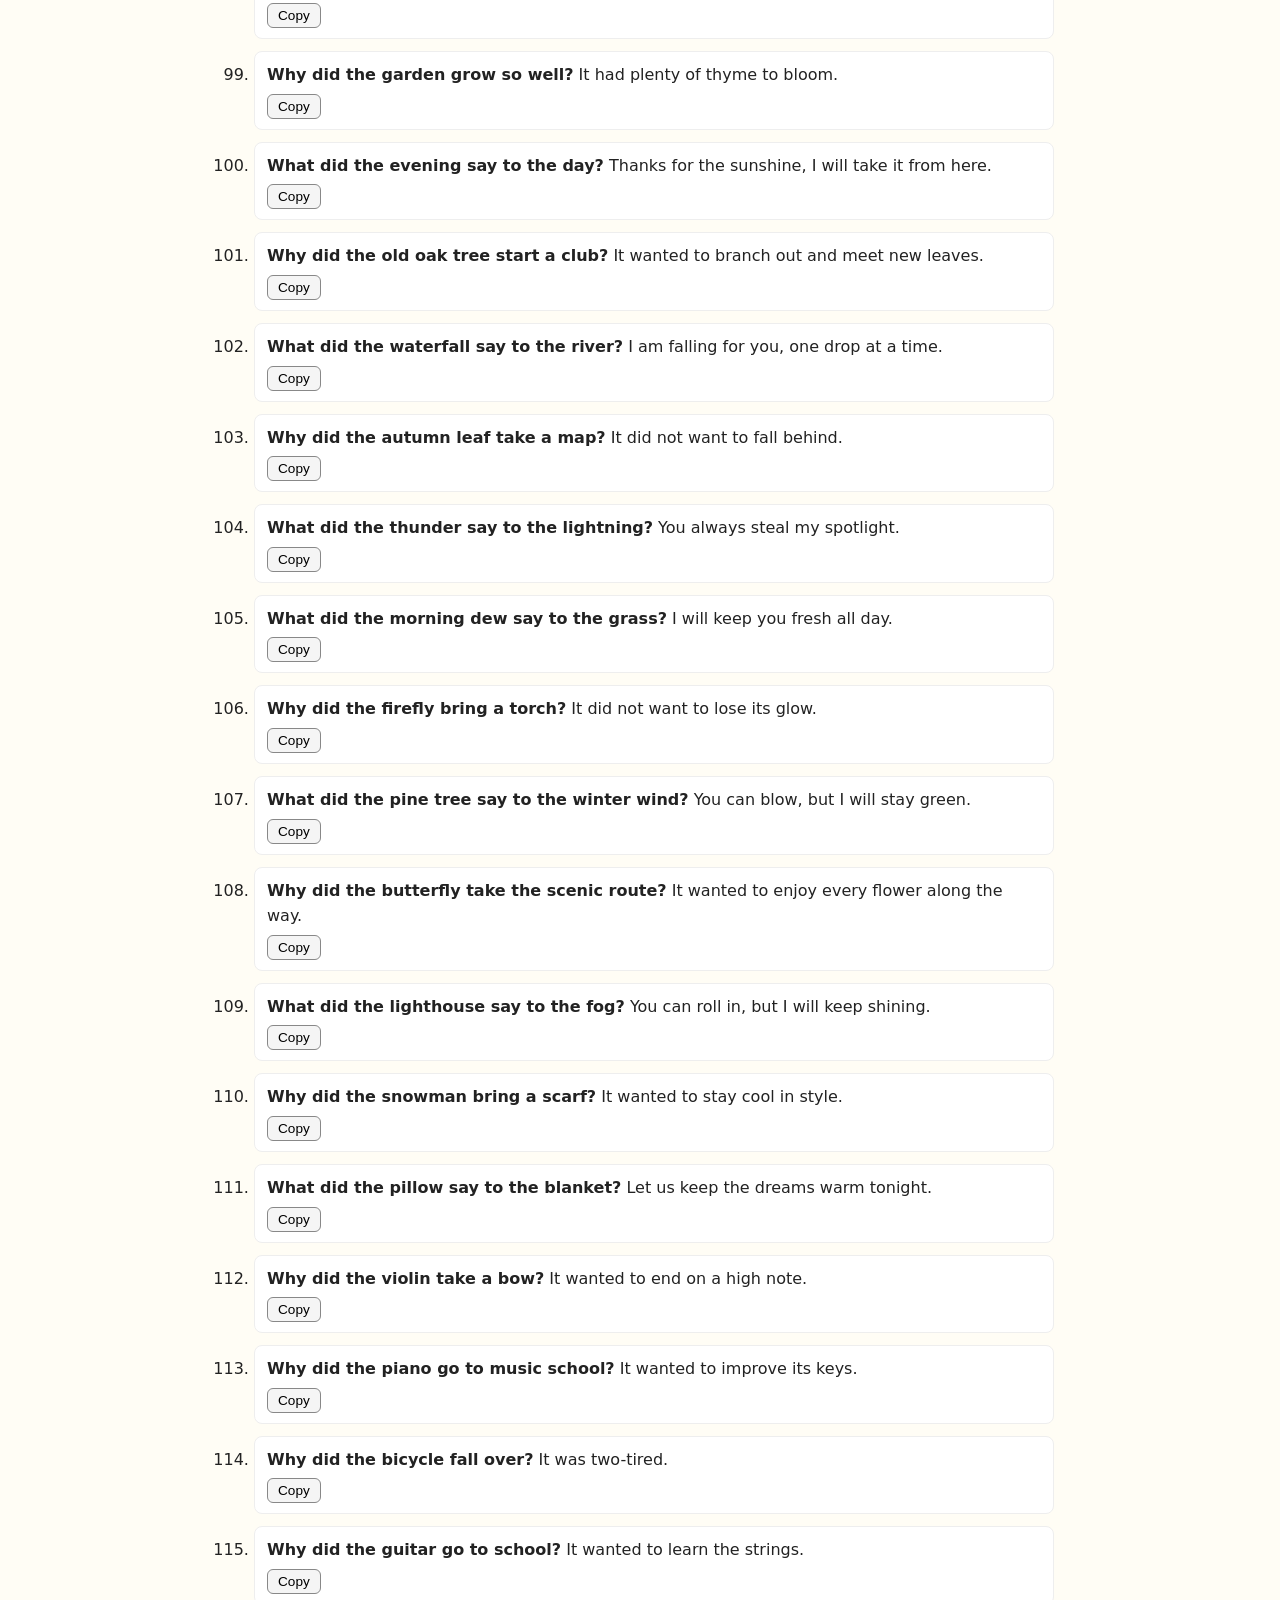
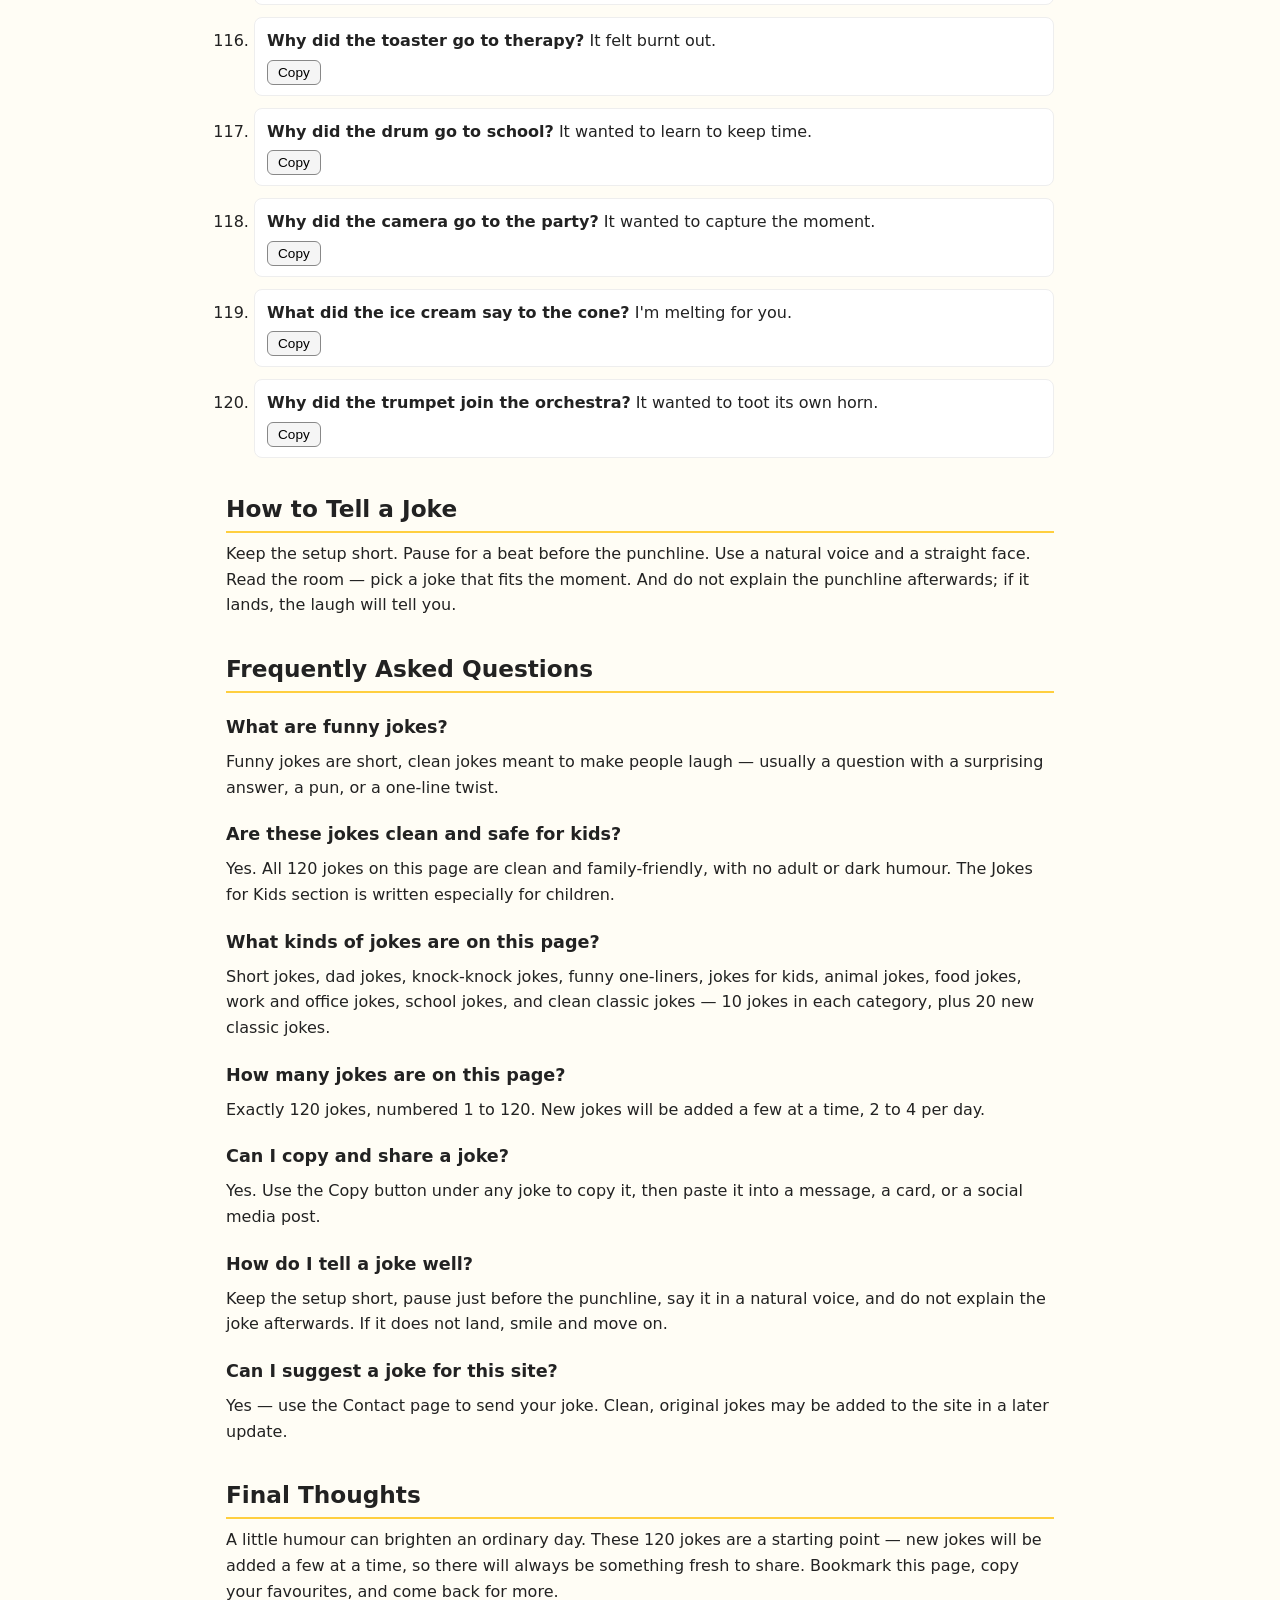
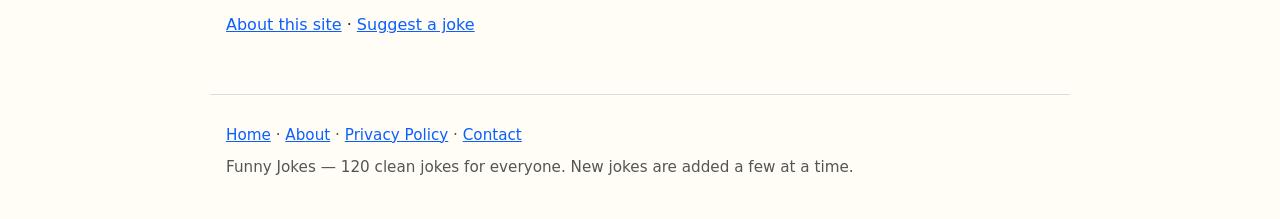
==== commit dd89d5d9: "Add jokes 117-120 (drum, camera, ice cream, trumpet); counts 116 to 120" ====
--- a/index.html
+++ b/index.html
@@ -3,8 +3,8 @@
 <head>
 <meta charset="UTF-8">
 <meta name="viewport" content="width=device-width, initial-scale=1.0">
-<title>116 Funny Jokes | Clean, Short, Dad, Knock-Knock &amp; One-Liners</title>
-<meta name="description" content="116 clean funny jokes in 10 categories: short jokes, dad jokes, knock-knock jokes, one-liners, kids jokes, animal jokes, food jokes, work jokes, school jokes and classic jokes.">
+<title>120 Funny Jokes | Clean, Short, Dad, Knock-Knock &amp; One-Liners</title>
+<meta name="description" content="120 clean funny jokes in 10 categories: short jokes, dad jokes, knock-knock jokes, one-liners, kids jokes, animal jokes, food jokes, work jokes, school jokes and classic jokes.">
 <link rel="canonical" href="https://funnyjokeshub.vercel.app/">
 <meta name="google-site-verification" content="F35rqbBVg6ENbyYrUl2NkJEeMcFJ85l4w1VI4RaCMEo" />
 <link rel="stylesheet" href="style.css">
@@ -26,7 +26,7 @@
       "name": "Are these jokes clean and safe for kids?",
       "acceptedAnswer": {
         "@type": "Answer",
-        "text": "Yes. All 116 jokes on this page are clean and family-friendly, with no adult or dark humour. The Jokes for Kids section is written especially for children."
+        "text": "Yes. All 120 jokes on this page are clean and family-friendly, with no adult or dark humour. The Jokes for Kids section is written especially for children."
       }
     },
     {
@@ -34,7 +34,7 @@
       "name": "What kinds of jokes are on this page?",
       "acceptedAnswer": {
         "@type": "Answer",
-        "text": "Short jokes, dad jokes, knock-knock jokes, funny one-liners, jokes for kids, animal jokes, food jokes, work and office jokes, school jokes, and clean classic jokes \u2014 10 jokes in each category, plus 16 new classic jokes."
+        "text": "Short jokes, dad jokes, knock-knock jokes, funny one-liners, jokes for kids, animal jokes, food jokes, work and office jokes, school jokes, and clean classic jokes \u2014 10 jokes in each category, plus 20 new classic jokes."
       }
     },
     {
@@ -42,7 +42,7 @@
       "name": "How many jokes are on this page?",
       "acceptedAnswer": {
         "@type": "Answer",
-        "text": "Exactly 116 jokes, numbered 1 to 116. New jokes will be added a few at a time, 2 to 4 per day."
+        "text": "Exactly 120 jokes, numbered 1 to 120. New jokes will be added a few at a time, 2 to 4 per day."
       }
     },
     {
@@ -78,8 +78,8 @@
 <main>
 <h1>Funny Jokes</h1>
 
-<p>Looking for a quick laugh? Here are <strong>116 funny jokes</strong> — clean, short, and easy to share with friends, family, and coworkers. Pick a category below, or use the search box to find a joke about something.</p>
-<div class="quick-answer"><p><strong>Quick answer:</strong> This page has 116 clean funny jokes in 10 categories — short jokes, dad jokes, knock-knock jokes, one-liners, kids jokes, animal jokes, food jokes, work jokes, school jokes, and classic jokes — 10 jokes in each category, plus 16 new classic jokes.</p></div>
+<p>Looking for a quick laugh? Here are <strong>120 funny jokes</strong> — clean, short, and easy to share with friends, family, and coworkers. Pick a category below, or use the search box to find a joke about something.</p>
+<div class="quick-answer"><p><strong>Quick answer:</strong> This page has 120 clean funny jokes in 10 categories — short jokes, dad jokes, knock-knock jokes, one-liners, kids jokes, animal jokes, food jokes, work jokes, school jokes, and classic jokes — 10 jokes in each category, plus 20 new classic jokes.</p></div>
 <h2 id="contents">Table of Contents</h2>
 <nav class="toc" aria-label="Table of contents"><ol>
 <li><a href="#what-makes-a-joke-funny">What Makes a Joke Funny?</a></li>
@@ -92,7 +92,7 @@
 <li><a href="#food-jokes">Food Jokes (61–70)</a></li>
 <li><a href="#work-office-jokes">Work &amp; Office Jokes (71–80)</a></li>
 <li><a href="#school-jokes">School Jokes (81–90)</a></li>
-<li><a href="#clean-classic-jokes">Clean Classic Jokes (91–116)</a></li>
+<li><a href="#clean-classic-jokes">Clean Classic Jokes (91–120)</a></li>
 <li><a href="#how-to-tell-a-joke">How to Tell a Joke</a></li>
 <li><a href="#faq">Frequently Asked Questions</a></li>
 <li><a href="#final-thoughts">Final Thoughts</a></li>
@@ -103,7 +103,7 @@
 <label for="search">Search jokes:</label>
 <input type="search" id="search" placeholder="Try: cat, school, coffee, moon…" aria-label="Search jokes">
 <button class="random-btn" id="random-btn" type="button">🎲 Random Joke</button>
-<span class="search-count" id="search-count" aria-live="polite">116 jokes</span>
+<span class="search-count" id="search-count" aria-live="polite">120 jokes</span>
 </div>
 <section class="category" id="short-jokes" aria-labelledby="short-jokes-heading">
 <h2 id="short-jokes-heading">Short Jokes</h2>
@@ -270,18 +270,22 @@
 <li class="joke" id="joke-114"><span class="joke-text"><strong>Why did the bicycle fall over?</strong> It was two-tired.</span> <button class="copy-btn" type="button" aria-label="Copy joke 114">Copy</button></li>
 <li class="joke" id="joke-115"><span class="joke-text"><strong>Why did the guitar go to school?</strong> It wanted to learn the strings.</span> <button class="copy-btn" type="button" aria-label="Copy joke 115">Copy</button></li>
 <li class="joke" id="joke-116"><span class="joke-text"><strong>Why did the toaster go to therapy?</strong> It felt burnt out.</span> <button class="copy-btn" type="button" aria-label="Copy joke 116">Copy</button></li>
+<li class="joke" id="joke-117"><span class="joke-text"><strong>Why did the drum go to school?</strong> It wanted to learn to keep time.</span> <button class="copy-btn" type="button" aria-label="Copy joke 117">Copy</button></li>
+<li class="joke" id="joke-118"><span class="joke-text"><strong>Why did the camera go to the party?</strong> It wanted to capture the moment.</span> <button class="copy-btn" type="button" aria-label="Copy joke 118">Copy</button></li>
+<li class="joke" id="joke-119"><span class="joke-text"><strong>What did the ice cream say to the cone?</strong> I'm melting for you.</span> <button class="copy-btn" type="button" aria-label="Copy joke 119">Copy</button></li>
+<li class="joke" id="joke-120"><span class="joke-text"><strong>Why did the trumpet join the orchestra?</strong> It wanted to toot its own horn.</span> <button class="copy-btn" type="button" aria-label="Copy joke 120">Copy</button></li>
 </ol>
 </section>
 <!-- ADD NEW JOKES HERE (101+): add a new joke list item with id joke-101 at the end of this last list, keep numbering continuous, and update the title, H1, meta description, and joke total on this page. Add only 2-4 jokes per day. -->
 <h2 id="how-to-tell-a-joke">How to Tell a Joke</h2>
 <p>Keep the setup short. Pause for a beat before the punchline. Use a natural voice and a straight face. Read the room — pick a joke that fits the moment. And do not explain the punchline afterwards; if it lands, the laugh will tell you.</p>
 <h2 id="faq">Frequently Asked Questions</h2>
-<div class="faq-item"><h3>What are funny jokes?</h3><p>Funny jokes are short, clean jokes meant to make people laugh — usually a question with a surprising answer, a pun, or a one-line twist.</p></div><div class="faq-item"><h3>Are these jokes clean and safe for kids?</h3><p>Yes. All 116 jokes on this page are clean and family-friendly, with no adult or dark humour. The Jokes for Kids section is written especially for children.</p></div><div class="faq-item"><h3>What kinds of jokes are on this page?</h3><p>Short jokes, dad jokes, knock-knock jokes, funny one-liners, jokes for kids, animal jokes, food jokes, work and office jokes, school jokes, and clean classic jokes — 10 jokes in each category, plus 16 new classic jokes.</p></div><div class="faq-item"><h3>How many jokes are on this page?</h3><p>Exactly 116 jokes, numbered 1 to 116. New jokes will be added a few at a time, 2 to 4 per day.</p></div><div class="faq-item"><h3>Can I copy and share a joke?</h3><p>Yes. Use the Copy button under any joke to copy it, then paste it into a message, a card, or a social media post.</p></div><div class="faq-item"><h3>How do I tell a joke well?</h3><p>Keep the setup short, pause just before the punchline, say it in a natural voice, and do not explain the joke afterwards. If it does not land, smile and move on.</p></div><div class="faq-item"><h3>Can I suggest a joke for this site?</h3><p>Yes — use the Contact page to send your joke. Clean, original jokes may be added to the site in a later update.</p></div>
+<div class="faq-item"><h3>What are funny jokes?</h3><p>Funny jokes are short, clean jokes meant to make people laugh — usually a question with a surprising answer, a pun, or a one-line twist.</p></div><div class="faq-item"><h3>Are these jokes clean and safe for kids?</h3><p>Yes. All 120 jokes on this page are clean and family-friendly, with no adult or dark humour. The Jokes for Kids section is written especially for children.</p></div><div class="faq-item"><h3>What kinds of jokes are on this page?</h3><p>Short jokes, dad jokes, knock-knock jokes, funny one-liners, jokes for kids, animal jokes, food jokes, work and office jokes, school jokes, and clean classic jokes — 10 jokes in each category, plus 20 new classic jokes.</p></div><div class="faq-item"><h3>How many jokes are on this page?</h3><p>Exactly 120 jokes, numbered 1 to 120. New jokes will be added a few at a time, 2 to 4 per day.</p></div><div class="faq-item"><h3>Can I copy and share a joke?</h3><p>Yes. Use the Copy button under any joke to copy it, then paste it into a message, a card, or a social media post.</p></div><div class="faq-item"><h3>How do I tell a joke well?</h3><p>Keep the setup short, pause just before the punchline, say it in a natural voice, and do not explain the joke afterwards. If it does not land, smile and move on.</p></div><div class="faq-item"><h3>Can I suggest a joke for this site?</h3><p>Yes — use the Contact page to send your joke. Clean, original jokes may be added to the site in a later update.</p></div>
 <h2 id="final-thoughts">Final Thoughts</h2>
-<p>A little humour can brighten an ordinary day. These 116 jokes are a starting point — new jokes will be added a few at a time, so there will always be something fresh to share. Bookmark this page, copy your favourites, and come back for more.</p>
+<p>A little humour can brighten an ordinary day. These 120 jokes are a starting point — new jokes will be added a few at a time, so there will always be something fresh to share. Bookmark this page, copy your favourites, and come back for more.</p>
 <p><a href="about.html">About this site</a> · <a href="contact.html">Suggest a joke</a></p>
 
 </main>
-<footer><p><a href="index.html">Home</a> · <a href="about.html">About</a> · <a href="privacy-policy.html">Privacy Policy</a> · <a href="contact.html">Contact</a></p><p>Funny Jokes — 116 clean jokes for everyone. New jokes are added a few at a time.</p></footer>
+<footer><p><a href="index.html">Home</a> · <a href="about.html">About</a> · <a href="privacy-policy.html">Privacy Policy</a> · <a href="contact.html">Contact</a></p><p>Funny Jokes — 120 clean jokes for everyone. New jokes are added a few at a time.</p></footer>
 </body>
 </html>
